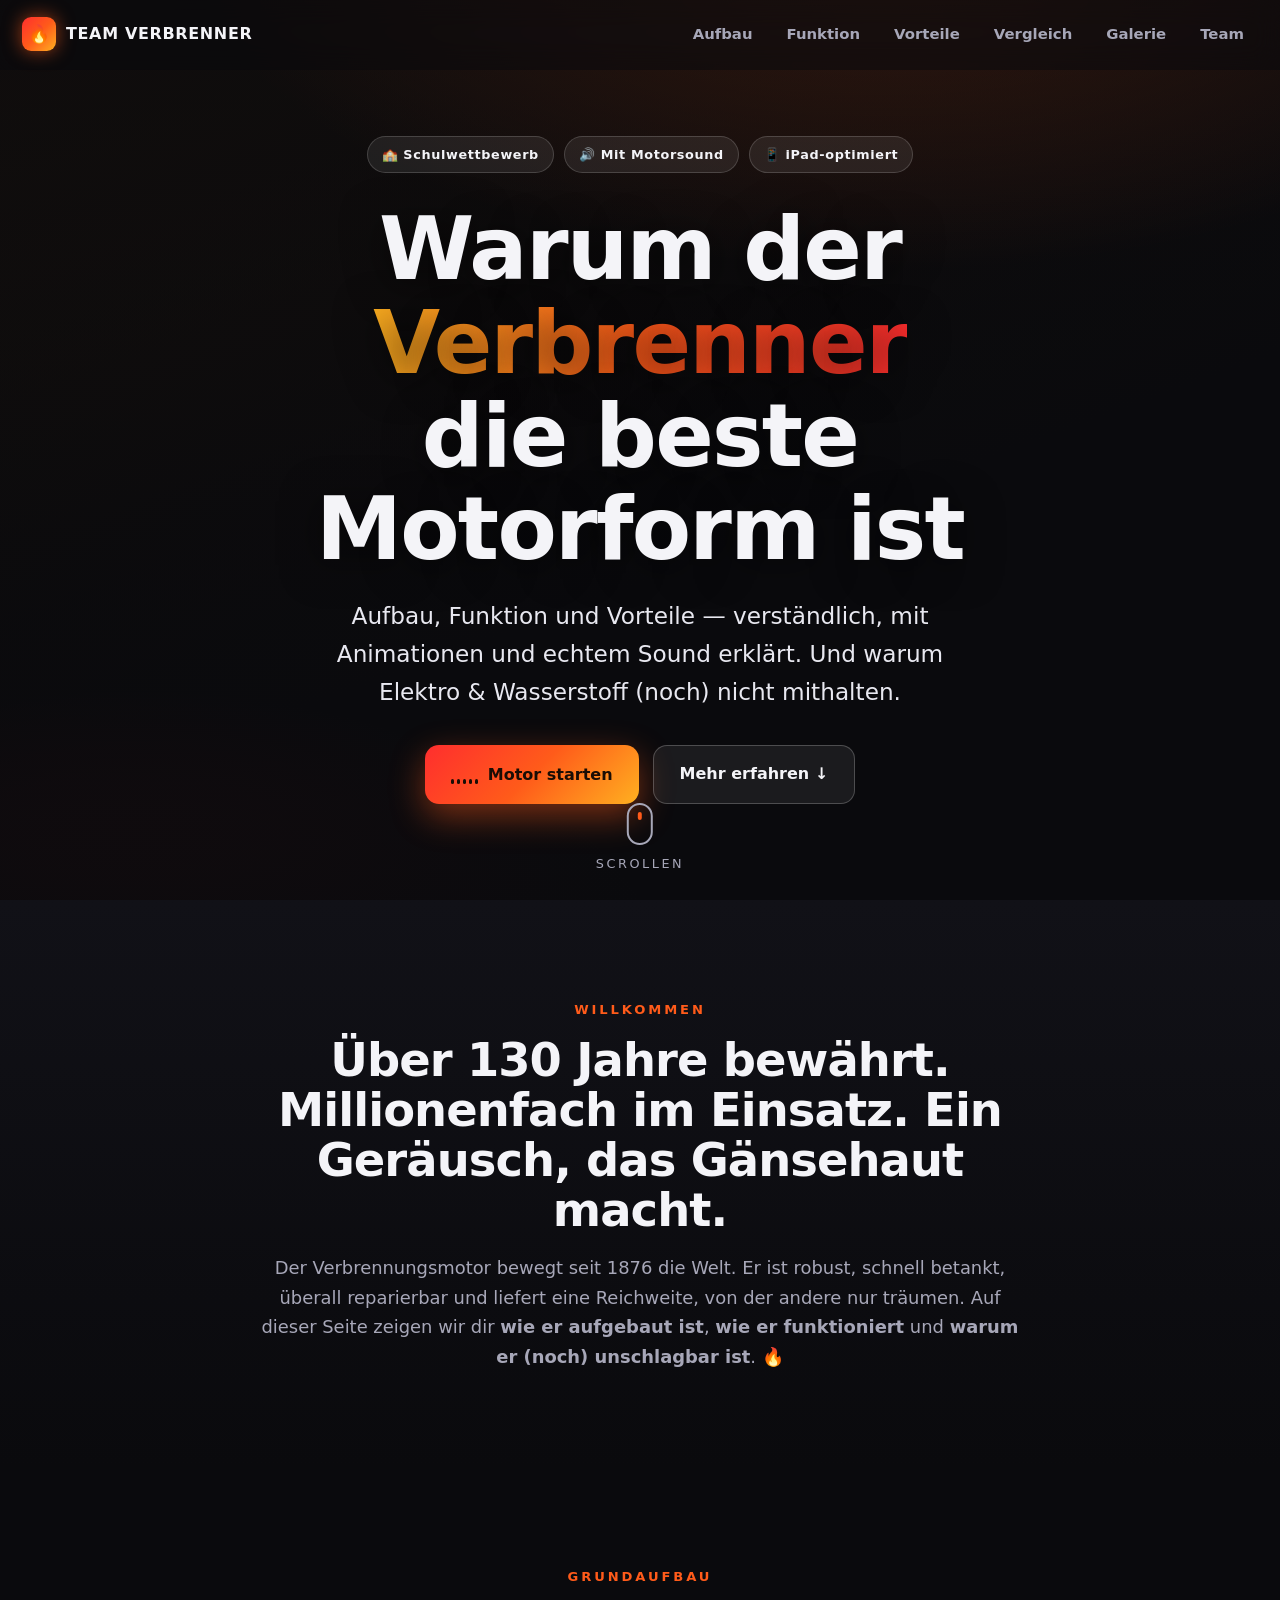
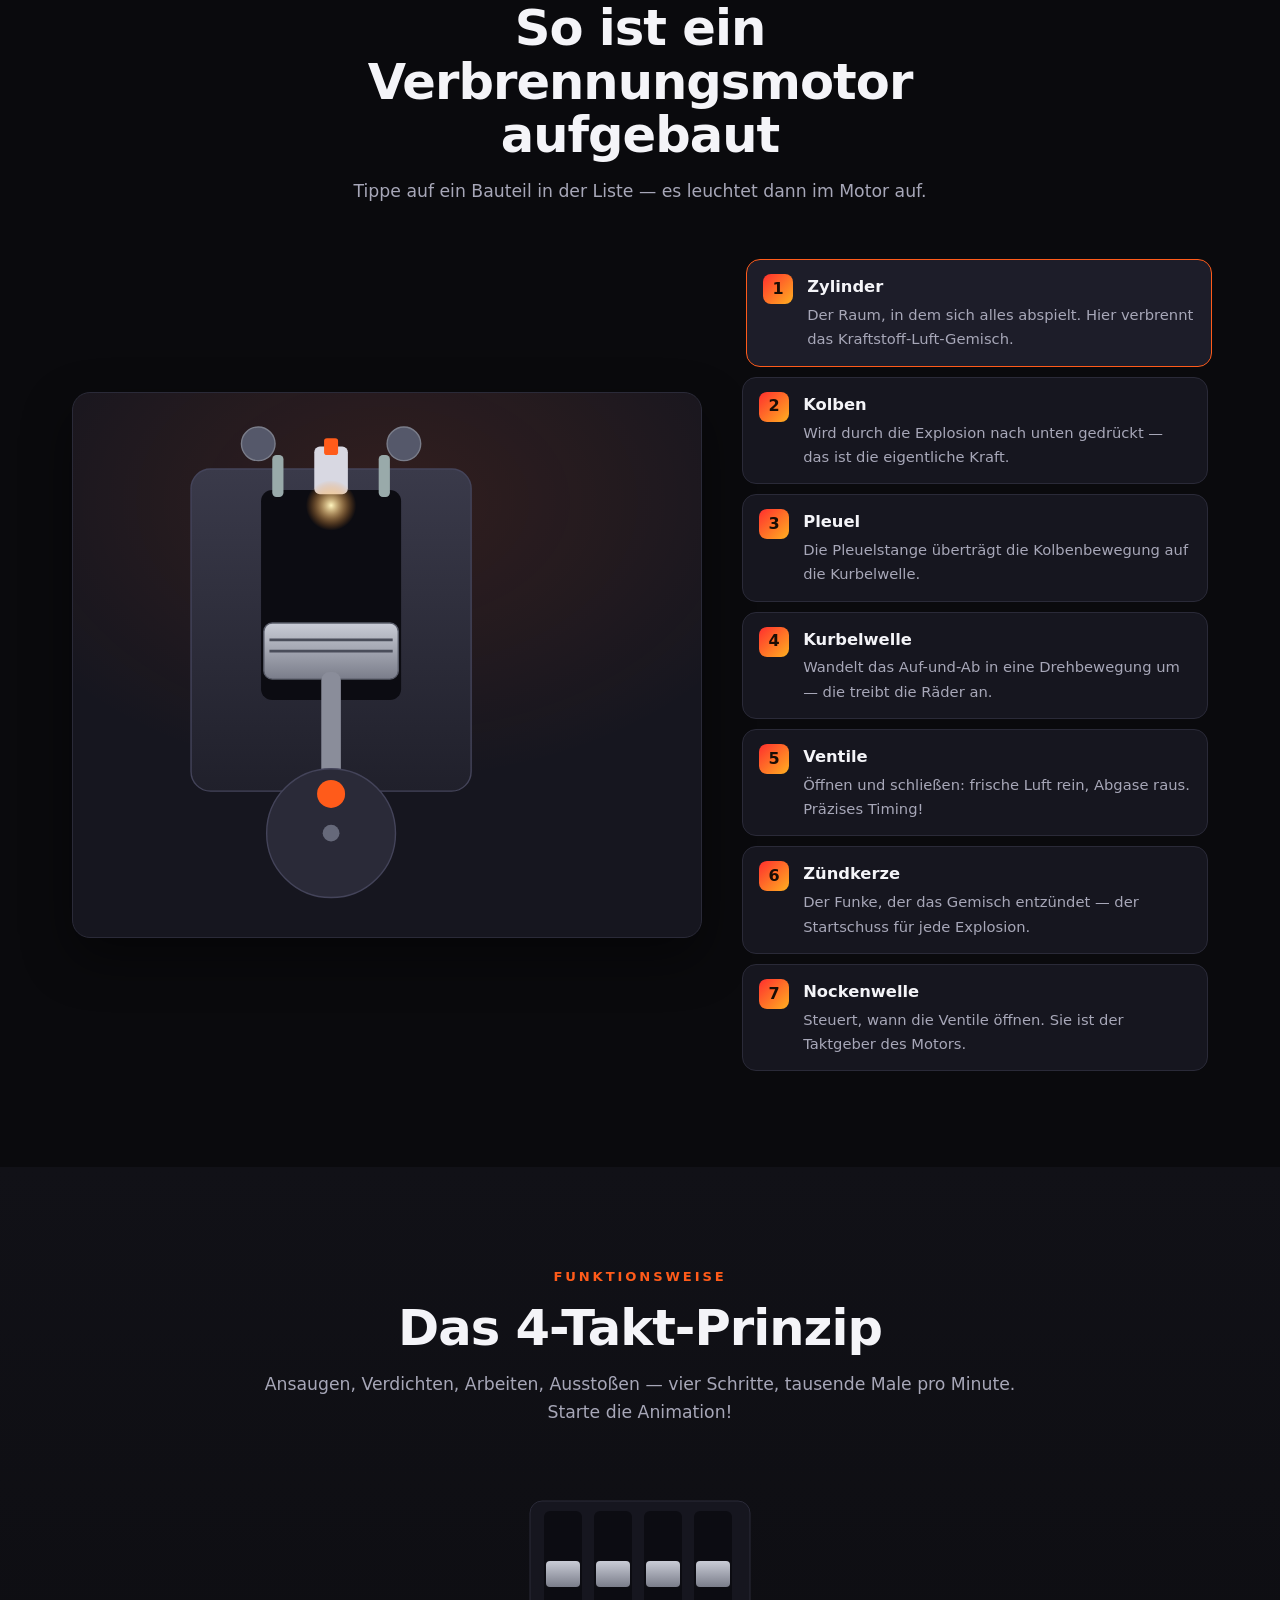
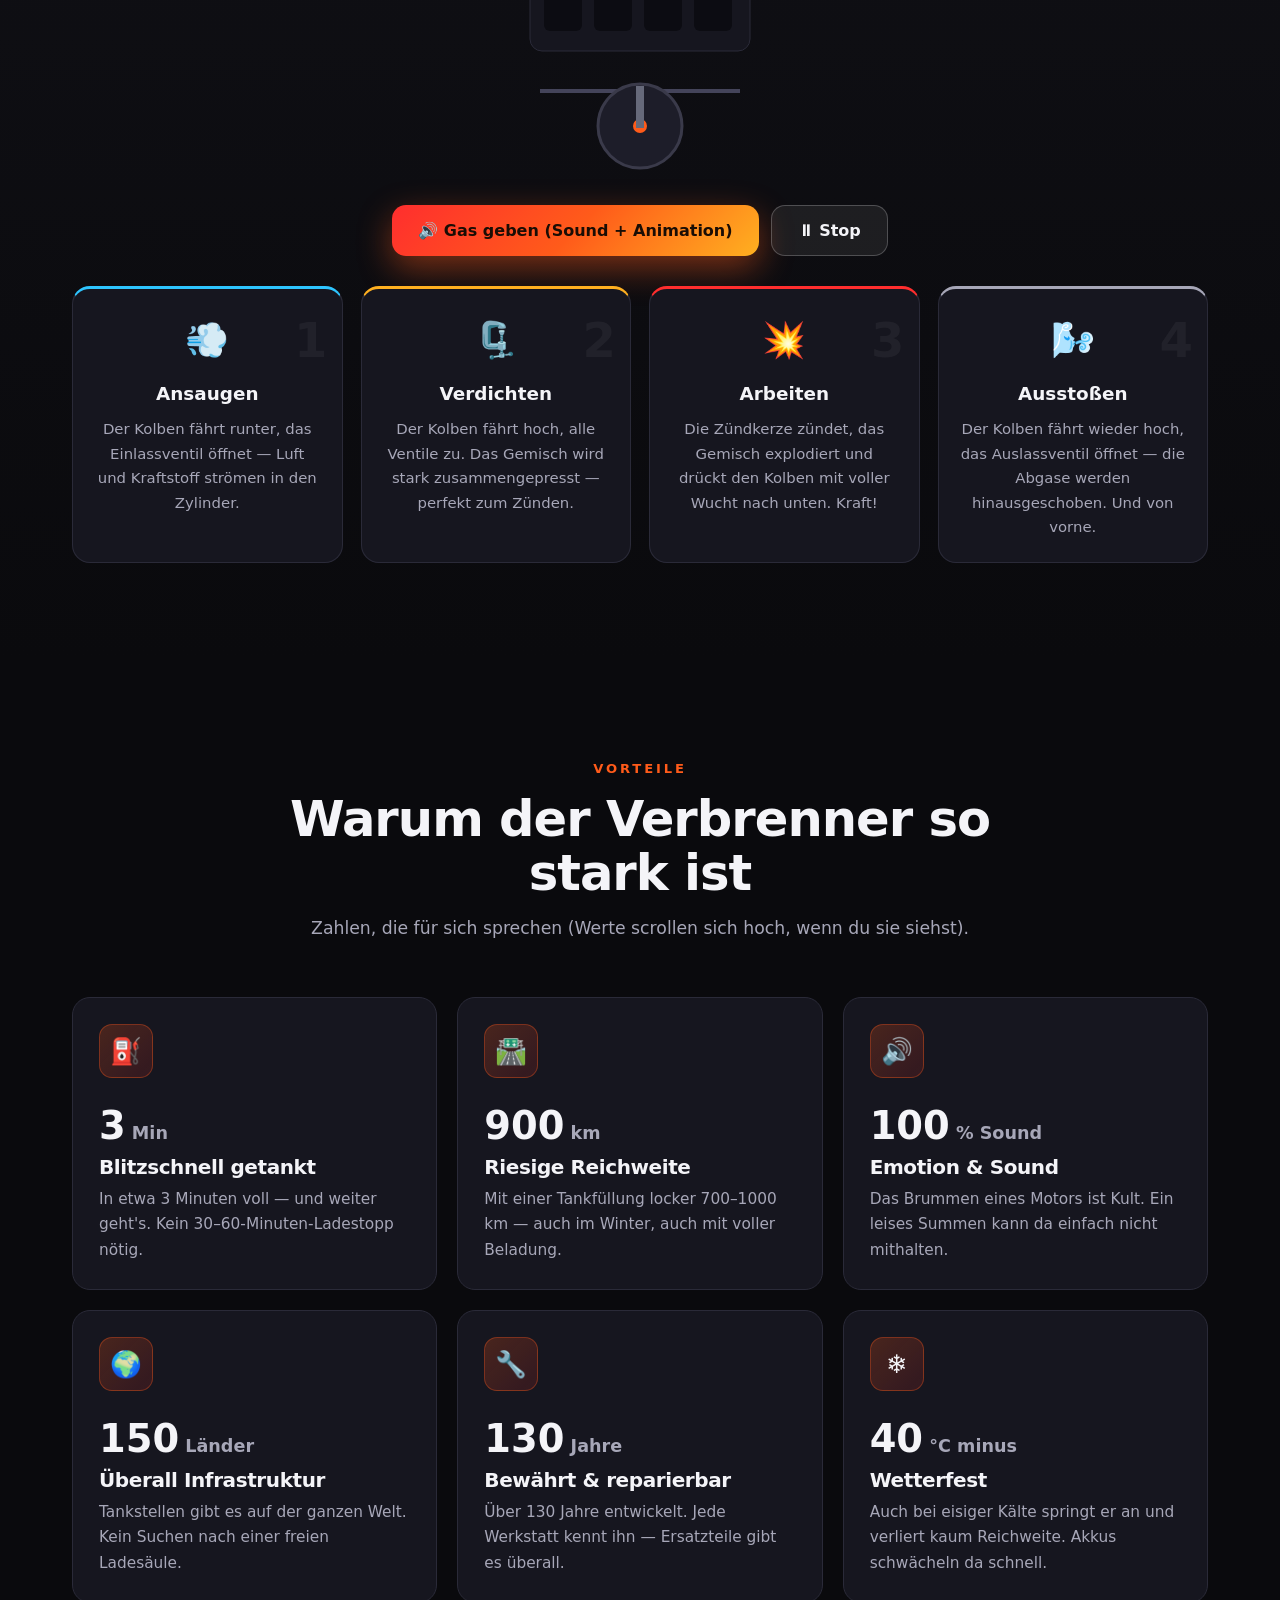
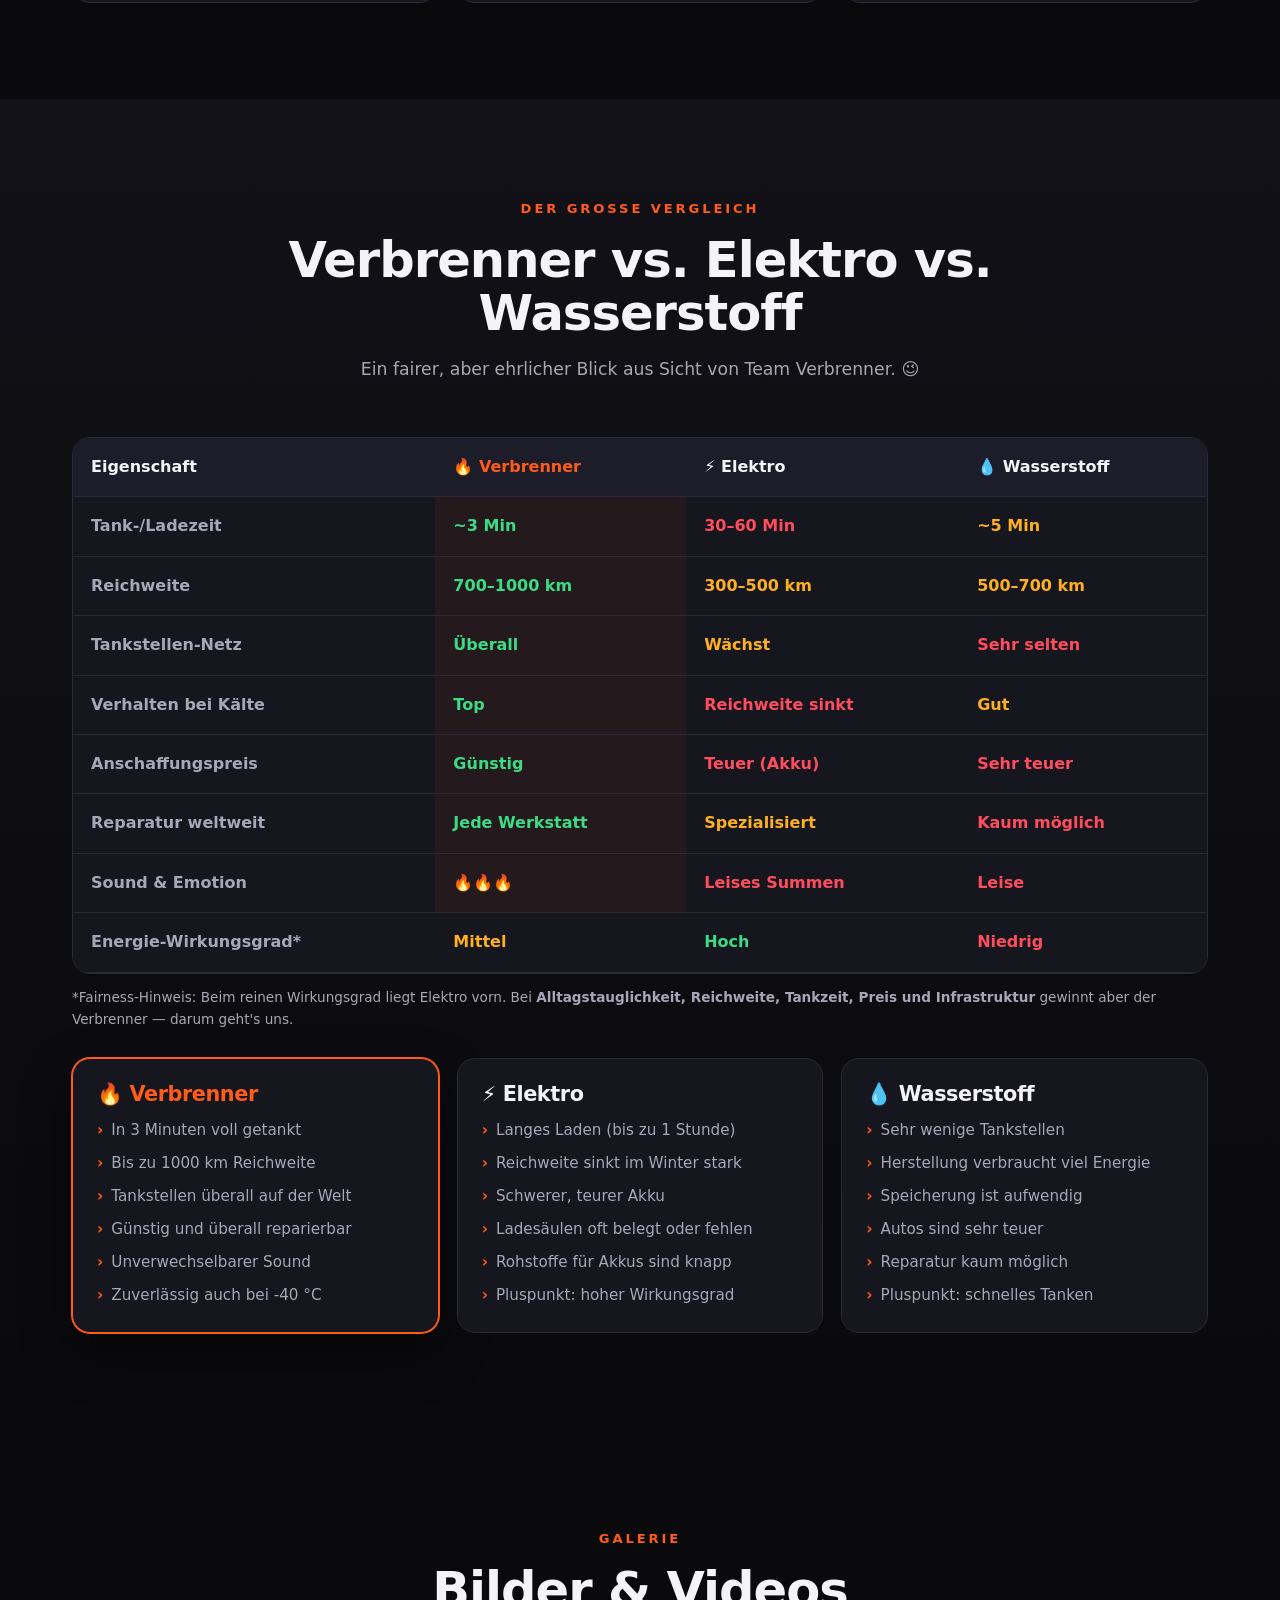
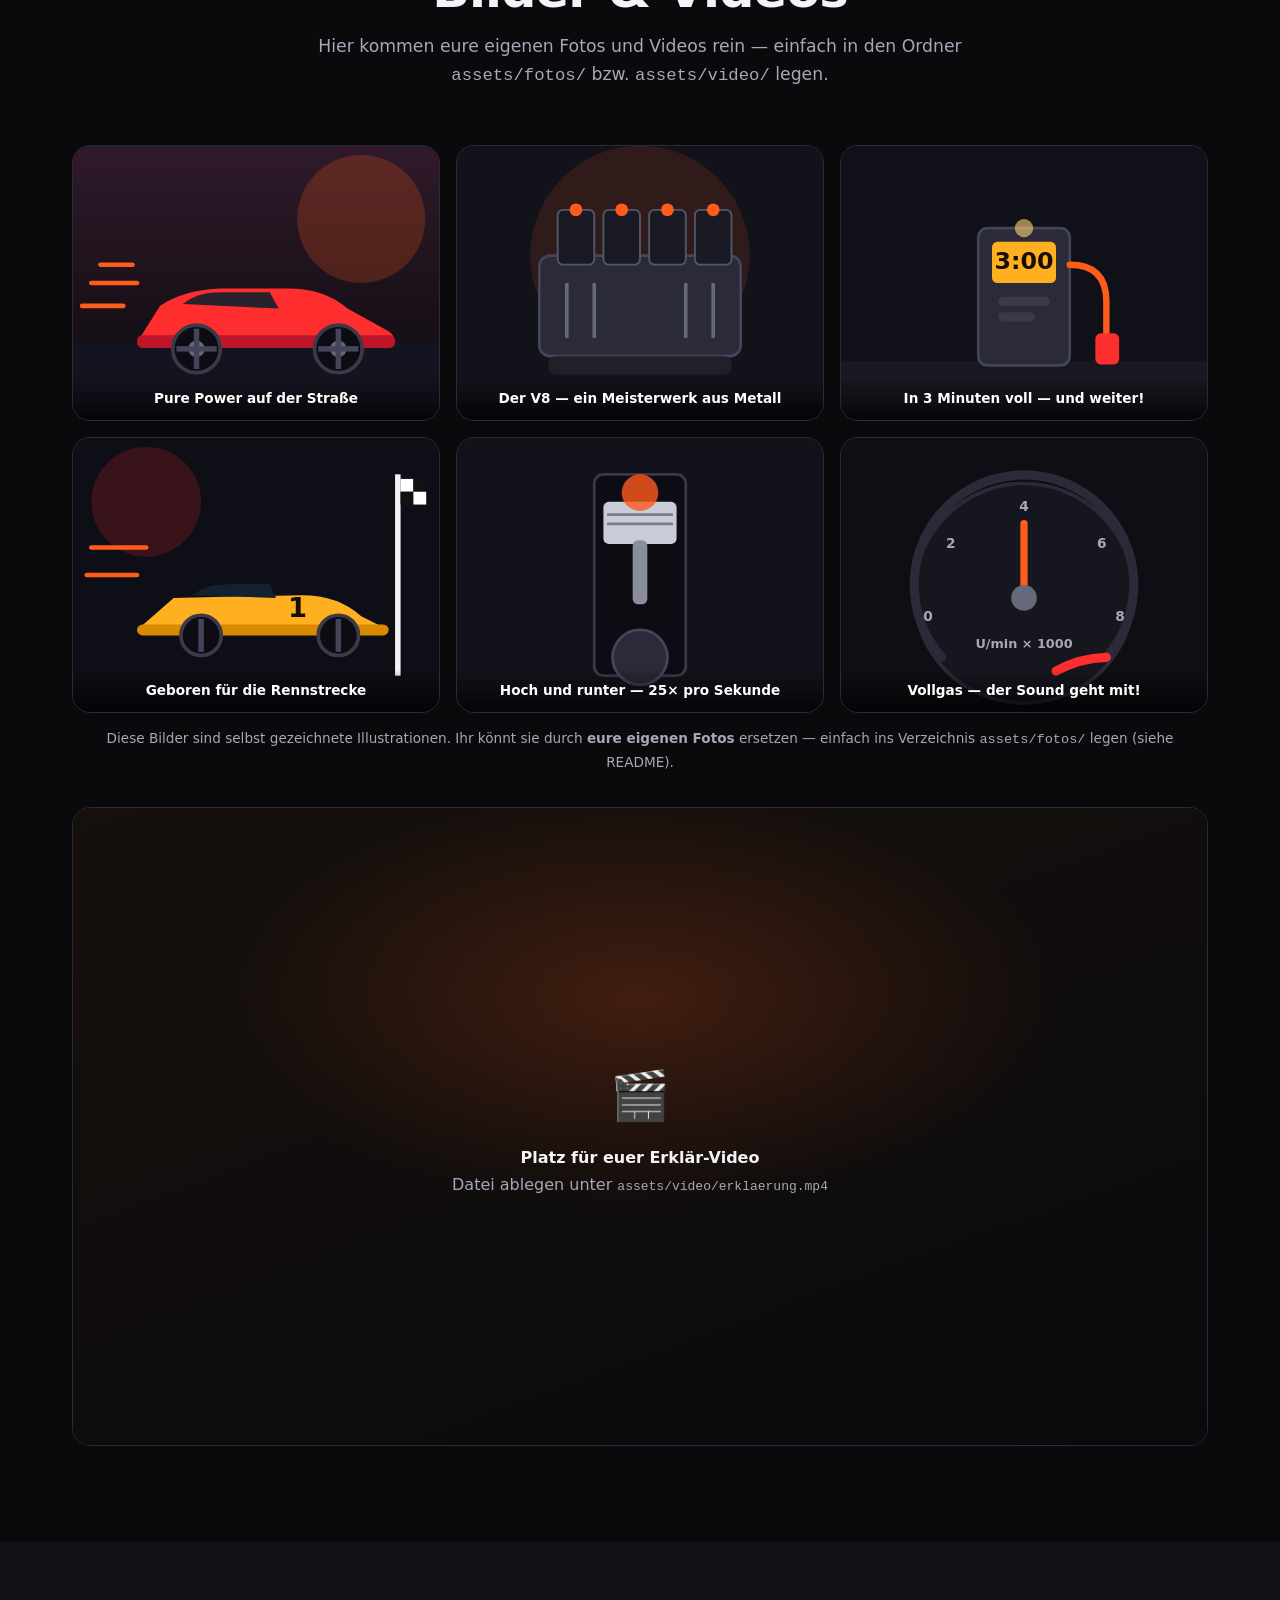
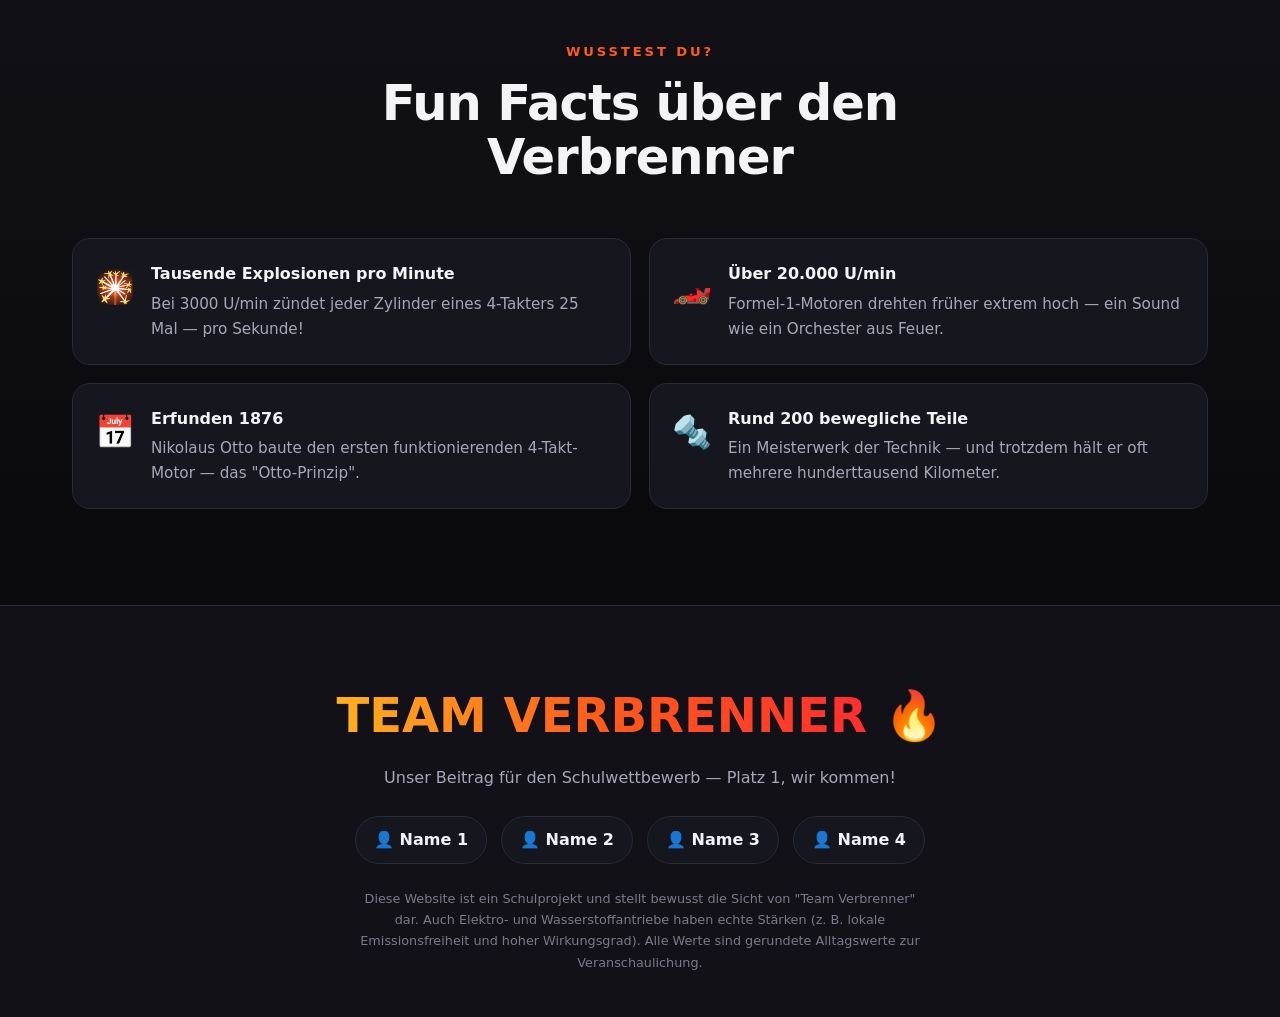
==== index.html @ 877ac6b5 "feat: Startvideo als Einleitung im Hero eingebunden - Hochgeladenes Video als assets/video/start.mp4" ====
<!DOCTYPE html>
<html lang="de">
<head>
<meta charset="UTF-8">
<meta name="viewport" content="width=device-width, initial-scale=1, viewport-fit=cover">
<title>TEAM VERBRENNER — Warum der Verbrennungsmotor gewinnt</title>
<meta name="description" content="Schulprojekt: Aufbau, Funktion und Vorteile des Verbrennungsmotors — und warum er Elektro und Wasserstoff schlägt. Mit Animationen, Motorsound und Videos.">
<meta name="theme-color" content="#0a0a0d">
<link rel="stylesheet" href="style.css">
<link rel="icon" href="data:image/svg+xml,<svg xmlns='http://www.w3.org/2000/svg' viewBox='0 0 100 100'><text y='.9em' font-size='90'>🔥</text></svg>">
</head>
<body>

<!-- ===================== NAVBAR ===================== -->
<nav class="nav" id="nav">
  <a href="#top" class="brand"><span class="logo">🔥</span> TEAM&nbsp;VERBRENNER</a>
  <div class="links" id="navLinks">
    <a href="#aufbau">Aufbau</a>
    <a href="#funktion">Funktion</a>
    <a href="#vorteile">Vorteile</a>
    <a href="#vergleich">Vergleich</a>
    <a href="#galerie">Galerie</a>
    <a href="#team">Team</a>
  </div>
  <button class="burger" id="burger" aria-label="Menü">☰</button>
</nav>

<!-- ===================== HERO / VIDEO-START ===================== -->
<header class="hero" id="top">
  <div class="hero__media">
    <!-- Startvideo als Einleitung -->
    <video id="heroVideo" autoplay muted loop playsinline poster="">
      <source src="assets/video/start.mp4" type="video/mp4">
    </video>
    <div class="video-fallback" id="heroFallback"></div>
    <div class="embers" id="embers"></div>
  </div>
  <div class="hero__overlay"></div>

  <div class="hero__content">
    <div class="hero__badges">
      <span class="badge">🏫 Schulwettbewerb</span>
      <span class="badge">🔊 Mit Motorsound</span>
      <span class="badge">📱 iPad-optimiert</span>
    </div>
    <h1>Warum der <span class="flame-text">Verbrenner</span><br>die beste Motorform ist</h1>
    <p class="lead">Aufbau, Funktion und Vorteile — verständlich, mit Animationen und echtem Sound erklärt. Und warum Elektro &amp; Wasserstoff (noch) nicht mithalten.</p>
    <div class="hero__cta">
      <button class="btn btn--flame" id="startEngine">
        <span class="sound-wave" id="wave"><span></span><span></span><span></span><span></span><span></span></span>
        Motor starten
      </button>
      <a href="#aufbau" class="btn btn--ghost">Mehr erfahren ↓</a>
    </div>
  </div>

  <div class="scroll-hint"><div class="mouse"></div>Scrollen</div>
</header>

<!-- ===================== INTRO ===================== -->
<section class="section section--alt">
  <div class="wrap reveal" style="text-align:center; max-width:820px">
    <span class="kicker">Willkommen</span>
    <h2 style="font-size:clamp(1.8rem,4.5vw,2.9rem)">Über 130 Jahre bewährt. Millionenfach im Einsatz. Ein Geräusch, das Gänsehaut macht.</h2>
    <p style="color:var(--muted); font-size:1.12rem; margin-top:18px">
      Der Verbrennungsmotor bewegt seit 1876 die Welt. Er ist robust, schnell betankt, überall reparierbar
      und liefert eine Reichweite, von der andere nur träumen. Auf dieser Seite zeigen wir dir <b>wie er aufgebaut ist</b>,
      <b>wie er funktioniert</b> und <b>warum er (noch) unschlagbar ist</b>. 🔥
    </p>
  </div>
</section>

<!-- ===================== GRUNDAUFBAU ===================== -->
<section class="section" id="aufbau">
  <div class="wrap">
    <div class="section__head reveal">
      <span class="kicker">Grundaufbau</span>
      <h2>So ist ein Verbrennungsmotor aufgebaut</h2>
      <p>Tippe auf ein Bauteil in der Liste — es leuchtet dann im Motor auf.</p>
    </div>

    <div class="engine-layout reveal">
      <!-- SVG Motor-Querschnitt -->
      <div class="engine-stage">
        <svg viewBox="0 0 420 360" role="img" aria-label="Querschnitt eines Verbrennungsmotors">
          <defs>
            <linearGradient id="metal" x1="0" y1="0" x2="0" y2="1">
              <stop offset="0" stop-color="#3a3a4a"/><stop offset="1" stop-color="#20202b"/>
            </linearGradient>
            <linearGradient id="pistonG" x1="0" y1="0" x2="0" y2="1">
              <stop offset="0" stop-color="#c9ccd6"/><stop offset="1" stop-color="#7a7d8a"/>
            </linearGradient>
            <radialGradient id="spark" cx="50%" cy="50%" r="50%">
              <stop offset="0" stop-color="#fff6c0"/><stop offset="1" stop-color="#ff8a1a" stop-opacity="0"/>
            </radialGradient>
          </defs>

          <!-- Motorblock -->
          <rect x="70" y="40" width="200" height="230" rx="14" fill="url(#metal)" stroke="#44445a"/>
          <!-- Zylinder Bohrung -->
          <rect x="120" y="55" width="100" height="150" rx="8" fill="#0c0c12" data-part="zylinder" class="svg-part"/>

          <!-- Zündkerze -->
          <g data-part="zuendkerze" class="svg-part">
            <rect x="158" y="24" width="24" height="34" rx="4" fill="#d8d8e2"/>
            <rect x="165" y="18" width="10" height="12" rx="2" fill="#ff5b1a"/>
            <circle cx="170" cy="66" r="18" fill="url(#spark)"/>
          </g>

          <!-- Ventile -->
          <g data-part="ventile" class="svg-part">
            <rect x="128" y="30" width="8" height="30" rx="3" fill="#9aa" />
            <rect x="204" y="30" width="8" height="30" rx="3" fill="#9aa" />
          </g>

          <!-- Kolben -->
          <g data-part="kolben" class="svg-part">
            <rect id="pistonHead" x="122" y="150" width="96" height="40" rx="6" fill="url(#pistonG)" stroke="#5a5d6a"/>
            <line x1="126" y1="162" x2="214" y2="162" stroke="#4a4d5a" stroke-width="2"/>
            <line x1="126" y1="170" x2="214" y2="170" stroke="#4a4d5a" stroke-width="2"/>
          </g>

          <!-- Pleuel -->
          <g data-part="pleuel" class="svg-part">
            <rect id="rod" x="163" y="185" width="14" height="90" rx="6" fill="#8a8d9a"/>
          </g>

          <!-- Kurbelwelle -->
          <g data-part="kurbelwelle" class="svg-part">
            <circle cx="170" cy="300" r="46" fill="#2a2a38" stroke="#44445a"/>
            <circle id="crankPin" cx="170" cy="272" r="10" fill="#ff5b1a"/>
            <circle cx="170" cy="300" r="6" fill="#66697a"/>
          </g>

          <!-- Nockenwelle -->
          <g data-part="nockenwelle" class="svg-part">
            <circle cx="118" cy="22" r="12" fill="#55586a" stroke="#7a7d8a"/>
            <circle cx="222" cy="22" r="12" fill="#55586a" stroke="#7a7d8a"/>
          </g>
        </svg>
      </div>

      <!-- Teile-Liste -->
      <div class="parts-list">
        <div class="part active" data-target="zylinder"><span class="num">1</span><div><h4>Zylinder</h4><p>Der Raum, in dem sich alles abspielt. Hier verbrennt das Kraftstoff-Luft-Gemisch.</p></div></div>
        <div class="part" data-target="kolben"><span class="num">2</span><div><h4>Kolben</h4><p>Wird durch die Explosion nach unten gedrückt — das ist die eigentliche Kraft.</p></div></div>
        <div class="part" data-target="pleuel"><span class="num">3</span><div><h4>Pleuel</h4><p>Die Pleuelstange überträgt die Kolbenbewegung auf die Kurbelwelle.</p></div></div>
        <div class="part" data-target="kurbelwelle"><span class="num">4</span><div><h4>Kurbelwelle</h4><p>Wandelt das Auf-und-Ab in eine Drehbewegung um — die treibt die Räder an.</p></div></div>
        <div class="part" data-target="ventile"><span class="num">5</span><div><h4>Ventile</h4><p>Öffnen und schließen: frische Luft rein, Abgase raus. Präzises Timing!</p></div></div>
        <div class="part" data-target="zuendkerze"><span class="num">6</span><div><h4>Zündkerze</h4><p>Der Funke, der das Gemisch entzündet — der Startschuss für jede Explosion.</p></div></div>
        <div class="part" data-target="nockenwelle"><span class="num">7</span><div><h4>Nockenwelle</h4><p>Steuert, wann die Ventile öffnen. Sie ist der Taktgeber des Motors.</p></div></div>
      </div>
    </div>
  </div>
</section>

<!-- ===================== FUNKTION / 4-TAKT ===================== -->
<section class="section section--alt" id="funktion">
  <div class="wrap">
    <div class="section__head reveal">
      <span class="kicker">Funktionsweise</span>
      <h2>Das 4-Takt-Prinzip</h2>
      <p>Ansaugen, Verdichten, Arbeiten, Ausstoßen — vier Schritte, tausende Male pro Minute. Starte die Animation!</p>
    </div>

    <div class="engine-anim-wrap reveal">
      <!-- Animierter Motor -->
      <svg id="animEngine" viewBox="0 0 260 300" width="260" role="img" aria-label="Animierter Motor mit 4 Kolben">
        <rect x="20" y="20" width="220" height="150" rx="12" fill="#16161f" stroke="#2a2a38"/>
        <!-- 4 Zylinder mit Kolben -->
        <g class="cyl" data-i="0"><rect x="34"  y="30" width="38" height="120" rx="6" fill="#0c0c12"/><rect class="pis" x="36"  y="80" width="34" height="26" rx="4" fill="url(#pistonG)"/></g>
        <g class="cyl" data-i="1"><rect x="84"  y="30" width="38" height="120" rx="6" fill="#0c0c12"/><rect class="pis" x="86"  y="80" width="34" height="26" rx="4" fill="url(#pistonG)"/></g>
        <g class="cyl" data-i="2"><rect x="134" y="30" width="38" height="120" rx="6" fill="#0c0c12"/><rect class="pis" x="136" y="80" width="34" height="26" rx="4" fill="url(#pistonG)"/></g>
        <g class="cyl" data-i="3"><rect x="184" y="30" width="38" height="120" rx="6" fill="#0c0c12"/><rect class="pis" x="186" y="80" width="34" height="26" rx="4" fill="url(#pistonG)"/></g>
        <!-- Kurbelwelle -->
        <line x1="30" y1="210" x2="230" y2="210" stroke="#44445a" stroke-width="4"/>
        <circle id="flywheel" cx="130" cy="245" r="42" fill="#1d1d29" stroke="#3a3a4a" stroke-width="3"/>
        <circle cx="130" cy="245" r="7" fill="#ff5b1a"/>
        <rect x="126" y="205" width="8" height="42" fill="#66697a"/>
      </svg>

      <div class="anim-controls">
        <button class="btn btn--flame" id="revBtn">🔊 Gas geben (Sound + Animation)</button>
        <button class="btn btn--ghost" id="stopBtn">⏸ Stop</button>
      </div>
    </div>

    <div class="strokes">
      <div class="stroke reveal"><span class="step">1</span><div class="icon">💨</div><h4>Ansaugen</h4><p>Der Kolben fährt runter, das Einlassventil öffnet — Luft und Kraftstoff strömen in den Zylinder.</p></div>
      <div class="stroke reveal"><span class="step">2</span><div class="icon">🗜️</div><h4>Verdichten</h4><p>Der Kolben fährt hoch, alle Ventile zu. Das Gemisch wird stark zusammengepresst — perfekt zum Zünden.</p></div>
      <div class="stroke reveal"><span class="step">3</span><div class="icon">💥</div><h4>Arbeiten</h4><p>Die Zündkerze zündet, das Gemisch explodiert und drückt den Kolben mit voller Wucht nach unten. Kraft!</p></div>
      <div class="stroke reveal"><span class="step">4</span><div class="icon">🌬️</div><h4>Ausstoßen</h4><p>Der Kolben fährt wieder hoch, das Auslassventil öffnet — die Abgase werden hinausgeschoben. Und von vorne.</p></div>
    </div>
  </div>
</section>

<!-- ===================== VORTEILE ===================== -->
<section class="section" id="vorteile">
  <div class="wrap">
    <div class="section__head reveal">
      <span class="kicker">Vorteile</span>
      <h2>Warum der Verbrenner so stark ist</h2>
      <p>Zahlen, die für sich sprechen (Werte scrollen sich hoch, wenn du sie siehst).</p>
    </div>

    <div class="cards">
      <div class="card reveal">
        <div class="card__icon">⛽</div>
        <div class="stat"><span class="count" data-to="3">0</span><span class="unit"> Min</span></div>
        <h3>Blitzschnell getankt</h3>
        <p>In etwa 3 Minuten voll — und weiter geht's. Kein 30–60-Minuten-Ladestopp nötig.</p>
      </div>
      <div class="card reveal">
        <div class="card__icon">🛣️</div>
        <div class="stat"><span class="count" data-to="900">0</span><span class="unit"> km</span></div>
        <h3>Riesige Reichweite</h3>
        <p>Mit einer Tankfüllung locker 700–1000 km — auch im Winter, auch mit voller Beladung.</p>
      </div>
      <div class="card reveal">
        <div class="card__icon">🔊</div>
        <div class="stat"><span class="count" data-to="100">0</span><span class="unit"> % Sound</span></div>
        <h3>Emotion &amp; Sound</h3>
        <p>Das Brummen eines Motors ist Kult. Ein leises Summen kann da einfach nicht mithalten.</p>
      </div>
      <div class="card reveal">
        <div class="card__icon">🌍</div>
        <div class="stat"><span class="count" data-to="150">0</span><span class="unit"> Länder</span></div>
        <h3>Überall Infrastruktur</h3>
        <p>Tankstellen gibt es auf der ganzen Welt. Kein Suchen nach einer freien Ladesäule.</p>
      </div>
      <div class="card reveal">
        <div class="card__icon">🔧</div>
        <div class="stat"><span class="count" data-to="130">0</span><span class="unit"> Jahre</span></div>
        <h3>Bewährt &amp; reparierbar</h3>
        <p>Über 130 Jahre entwickelt. Jede Werkstatt kennt ihn — Ersatzteile gibt es überall.</p>
      </div>
      <div class="card reveal">
        <div class="card__icon">❄️</div>
        <div class="stat"><span class="count" data-to="40">0</span><span class="unit"> °C minus</span></div>
        <h3>Wetterfest</h3>
        <p>Auch bei eisiger Kälte springt er an und verliert kaum Reichweite. Akkus schwächeln da schnell.</p>
      </div>
    </div>
  </div>
</section>

<!-- ===================== VERGLEICH ===================== -->
<section class="section section--alt" id="vergleich">
  <div class="wrap">
    <div class="section__head reveal">
      <span class="kicker">Der große Vergleich</span>
      <h2>Verbrenner vs. Elektro vs. Wasserstoff</h2>
      <p>Ein fairer, aber ehrlicher Blick aus Sicht von Team Verbrenner. 😉</p>
    </div>

    <div class="compare-scroll reveal">
      <table class="compare">
        <thead>
          <tr>
            <th>Eigenschaft</th>
            <th class="win col-win">🔥 Verbrenner</th>
            <th>⚡ Elektro</th>
            <th>💧 Wasserstoff</th>
          </tr>
        </thead>
        <tbody>
          <tr><td>Tank-/Ladezeit</td><td class="col-win yes">~3 Min</td><td class="no">30–60 Min</td><td class="mid">~5 Min</td></tr>
          <tr><td>Reichweite</td><td class="col-win yes">700–1000 km</td><td class="mid">300–500 km</td><td class="mid">500–700 km</td></tr>
          <tr><td>Tankstellen-Netz</td><td class="col-win yes">Überall</td><td class="mid">Wächst</td><td class="no">Sehr selten</td></tr>
          <tr><td>Verhalten bei Kälte</td><td class="col-win yes">Top</td><td class="no">Reichweite sinkt</td><td class="mid">Gut</td></tr>
          <tr><td>Anschaffungspreis</td><td class="col-win yes">Günstig</td><td class="no">Teuer (Akku)</td><td class="no">Sehr teuer</td></tr>
          <tr><td>Reparatur weltweit</td><td class="col-win yes">Jede Werkstatt</td><td class="mid">Spezialisiert</td><td class="no">Kaum möglich</td></tr>
          <tr><td>Sound &amp; Emotion</td><td class="col-win yes">🔥🔥🔥</td><td class="no">Leises Summen</td><td class="no">Leise</td></tr>
          <tr><td>Energie-Wirkungsgrad*</td><td class="mid">Mittel</td><td class="yes">Hoch</td><td class="no">Niedrig</td></tr>
        </tbody>
      </table>
    </div>
    <p style="color:var(--muted); font-size:.85rem; margin-top:12px">*Fairness-Hinweis: Beim reinen Wirkungsgrad liegt Elektro vorn. Bei <b>Alltagstauglichkeit, Reichweite, Tankzeit, Preis und Infrastruktur</b> gewinnt aber der Verbrenner — darum geht's uns.</p>

    <div class="versus">
      <div class="vs-card win reveal">
        <h3>🔥 Verbrenner</h3>
        <ul>
          <li>In 3 Minuten voll getankt</li>
          <li>Bis zu 1000 km Reichweite</li>
          <li>Tankstellen überall auf der Welt</li>
          <li>Günstig und überall reparierbar</li>
          <li>Unverwechselbarer Sound</li>
          <li>Zuverlässig auch bei -40 °C</li>
        </ul>
      </div>
      <div class="vs-card reveal">
        <h3>⚡ Elektro</h3>
        <ul>
          <li>Langes Laden (bis zu 1 Stunde)</li>
          <li>Reichweite sinkt im Winter stark</li>
          <li>Schwerer, teurer Akku</li>
          <li>Ladesäulen oft belegt oder fehlen</li>
          <li>Rohstoffe für Akkus sind knapp</li>
          <li>Pluspunkt: hoher Wirkungsgrad</li>
        </ul>
      </div>
      <div class="vs-card reveal">
        <h3>💧 Wasserstoff</h3>
        <ul>
          <li>Sehr wenige Tankstellen</li>
          <li>Herstellung verbraucht viel Energie</li>
          <li>Speicherung ist aufwendig</li>
          <li>Autos sind sehr teuer</li>
          <li>Reparatur kaum möglich</li>
          <li>Pluspunkt: schnelles Tanken</li>
        </ul>
      </div>
    </div>
  </div>
</section>

<!-- ===================== GALERIE + VIDEO ===================== -->
<section class="section" id="galerie">
  <div class="wrap">
    <div class="section__head reveal">
      <span class="kicker">Galerie</span>
      <h2>Bilder &amp; Videos</h2>
      <p>Hier kommen eure eigenen Fotos und Videos rein — einfach in den Ordner <code>assets/fotos/</code> bzw. <code>assets/video/</code> legen.</p>
    </div>

    <div class="gallery reveal">

      <!-- 1: Sportwagen mit drehenden Raedern + Speed-Lines -->
      <div class="photo illus">
        <svg viewBox="0 0 400 300" preserveAspectRatio="xMidYMid slice" role="img" aria-label="Sportwagen">
          <defs><linearGradient id="skyA" x1="0" y1="0" x2="0" y2="1"><stop offset="0" stop-color="#301a2a"/><stop offset="1" stop-color="#0a0a0d"/></linearGradient></defs>
          <rect width="400" height="300" fill="url(#skyA)"/>
          <circle cx="315" cy="80" r="70" fill="#ff5b1a" opacity=".22"/>
          <rect y="215" width="400" height="85" fill="#141420"/>
          <g stroke="#ff5b1a" stroke-width="5" stroke-linecap="round">
            <line class="speed" x1="20" y1="150" x2="70" y2="150"/>
            <line class="speed" x1="10" y1="175" x2="55" y2="175" style="animation-delay:.15s"/>
            <line class="speed" x1="30" y1="130" x2="65" y2="130" style="animation-delay:.3s"/>
          </g>
          <path d="M70 215 L95 175 Q120 158 160 156 L235 156 Q275 156 300 178 L340 200 Q352 205 352 215 Z" fill="#ff2e2e"/>
          <path d="M120 173 Q135 160 160 160 L215 160 L225 178 Z" fill="#12222e" opacity=".9"/>
          <rect x="70" y="207" width="282" height="14" rx="6" fill="#c0142a"/>
          <g class="wheel"><circle cx="135" cy="222" r="26" fill="#0c0c12" stroke="#3a3a4a" stroke-width="4"/><circle cx="135" cy="222" r="9" fill="#66697a"/><rect x="132" y="200" width="6" height="44" fill="#44445a"/><rect x="113" y="219" width="44" height="6" fill="#44445a"/></g>
          <g class="wheel"><circle cx="290" cy="222" r="26" fill="#0c0c12" stroke="#3a3a4a" stroke-width="4"/><circle cx="290" cy="222" r="9" fill="#66697a"/><rect x="287" y="200" width="6" height="44" fill="#44445a"/><rect x="268" y="219" width="44" height="6" fill="#44445a"/></g>
        </svg>
        <div class="caption">Pure Power auf der Straße</div>
      </div>

      <!-- 2: V8-Motorblock -->
      <div class="photo illus">
        <svg viewBox="0 0 400 300" preserveAspectRatio="xMidYMid slice" role="img" aria-label="Motorblock">
          <rect width="400" height="300" fill="#12121a"/>
          <circle cx="200" cy="120" r="120" fill="#ff5b1a" opacity=".12"/>
          <rect x="90" y="120" width="220" height="110" rx="12" fill="#2a2a38" stroke="#44445a" stroke-width="3"/>
          <g fill="#1a1a24" stroke="#55586a" stroke-width="2">
            <rect x="110" y="70" width="40" height="60" rx="6"/><rect x="160" y="70" width="40" height="60" rx="6"/>
            <rect x="210" y="70" width="40" height="60" rx="6"/><rect x="260" y="70" width="40" height="60" rx="6"/>
          </g>
          <g fill="#ff5b1a" class="flicker"><circle cx="130" cy="70" r="7"/><circle cx="180" cy="70" r="7"/><circle cx="230" cy="70" r="7"/><circle cx="280" cy="70" r="7"/></g>
          <rect x="100" y="230" width="200" height="20" rx="8" fill="#20202b"/>
          <g stroke="#66697a" stroke-width="4"><line x1="120" y1="150" x2="120" y2="210"/><line x1="150" y1="150" x2="150" y2="210"/><line x1="250" y1="150" x2="250" y2="210"/><line x1="280" y1="150" x2="280" y2="210"/></g>
        </svg>
        <div class="caption">Der V8 — ein Meisterwerk aus Metall</div>
      </div>

      <!-- 3: Tankstelle — in 3 Minuten voll -->
      <div class="photo illus">
        <svg viewBox="0 0 400 300" preserveAspectRatio="xMidYMid slice" role="img" aria-label="Tankstelle">
          <rect width="400" height="300" fill="#101018"/>
          <rect y="235" width="400" height="65" fill="#181822"/>
          <rect x="150" y="90" width="100" height="150" rx="10" fill="#2a2a38" stroke="#44445a" stroke-width="3"/>
          <rect x="165" y="105" width="70" height="45" rx="6" fill="#ffb020"/>
          <text x="200" y="135" text-anchor="middle" font-size="26" font-weight="900" fill="#1a0d05">3:00</text>
          <rect x="172" y="165" width="56" height="10" rx="5" fill="#3a3a4a"/>
          <rect x="172" y="182" width="40" height="10" rx="5" fill="#3a3a4a"/>
          <path d="M250 130 q40 0 40 40 l0 40" fill="none" stroke="#ff5b1a" stroke-width="7" stroke-linecap="round"/>
          <rect x="278" y="205" width="26" height="34" rx="6" fill="#ff2e2e"/>
          <g class="smoke" fill="#ffd27a" opacity=".6"><circle cx="200" cy="90" r="10"/></g>
        </svg>
        <div class="caption">In 3 Minuten voll — und weiter!</div>
      </div>

      <!-- 4: Rennstrecke + Zielflagge -->
      <div class="photo illus">
        <svg viewBox="0 0 400 300" preserveAspectRatio="xMidYMid slice" role="img" aria-label="Rennstrecke">
          <rect width="400" height="300" fill="#0e0e16"/>
          <circle cx="80" cy="70" r="60" fill="#ff2e2e" opacity=".18"/>
          <g stroke="#ff5b1a" stroke-width="5" stroke-linecap="round">
            <line class="speed" x1="20" y1="120" x2="80" y2="120"/>
            <line class="speed" x1="15" y1="150" x2="70" y2="150" style="animation-delay:.2s"/>
          </g>
          <path d="M70 210 L110 175 L250 172 Q290 172 315 195 L345 210 Z" fill="#ffb020"/>
          <rect x="70" y="204" width="275" height="12" rx="6" fill="#d98a00"/>
          <path d="M130 172 Q145 160 170 160 L215 160 L222 175 Z" fill="#12222e"/>
          <text x="235" y="196" font-size="30" font-weight="900" fill="#1a0d05">1</text>
          <g class="wheel"><circle cx="140" cy="216" r="22" fill="#0c0c12" stroke="#3a3a4a" stroke-width="4"/><rect x="137" y="198" width="6" height="36" fill="#44445a"/></g>
          <g class="wheel"><circle cx="290" cy="216" r="22" fill="#0c0c12" stroke="#3a3a4a" stroke-width="4"/><rect x="287" y="198" width="6" height="36" fill="#44445a"/></g>
          <g fill="#f4f4f8"><rect x="352" y="40" width="6" height="220"/></g>
          <g><rect x="358" y="45" width="14" height="14" fill="#fff"/><rect x="372" y="45" width="14" height="14" fill="#111"/><rect x="358" y="59" width="14" height="14" fill="#111"/><rect x="372" y="59" width="14" height="14" fill="#fff"/></g>
        </svg>
        <div class="caption">Geboren für die Rennstrecke</div>
      </div>

      <!-- 5: Kolben in Bewegung -->
      <div class="photo illus">
        <svg viewBox="0 0 400 300" preserveAspectRatio="xMidYMid slice" role="img" aria-label="Kolben">
          <rect width="400" height="300" fill="#12121a"/>
          <rect x="150" y="40" width="100" height="220" rx="10" fill="#0c0c12" stroke="#3a3a4a" stroke-width="3"/>
          <g class="piston-move">
            <rect x="160" y="70" width="80" height="46" rx="6" fill="#c9ccd6"/>
            <line x1="164" y1="84" x2="236" y2="84" stroke="#7a7d8a" stroke-width="3"/>
            <line x1="164" y1="94" x2="236" y2="94" stroke="#7a7d8a" stroke-width="3"/>
            <rect x="192" y="112" width="16" height="70" rx="6" fill="#8a8d9a"/>
          </g>
          <circle cx="200" cy="60" r="20" fill="#ff5b1a" class="flicker" opacity=".8"/>
          <circle cx="200" cy="240" r="30" fill="#2a2a38" stroke="#44445a" stroke-width="3"/>
        </svg>
        <div class="caption">Hoch und runter — 25× pro Sekunde</div>
      </div>

      <!-- 6: Tacho / Drehzahlmesser -->
      <div class="photo illus">
        <svg viewBox="0 0 400 300" preserveAspectRatio="xMidYMid slice" role="img" aria-label="Drehzahlmesser">
          <rect width="400" height="300" fill="#0e0e14"/>
          <circle cx="200" cy="170" r="120" fill="#16161f" stroke="#2a2a38" stroke-width="4"/>
          <path d="M110 240 A120 120 0 1 1 290 240" fill="none" stroke="#2a2a38" stroke-width="10" stroke-linecap="round"/>
          <path d="M235 255 A120 120 0 0 1 290 240" fill="none" stroke="#ff2e2e" stroke-width="10" stroke-linecap="round"/>
          <g fill="#a7a7b8" font-size="15" font-weight="700" text-anchor="middle">
            <text x="95" y="200">0</text><text x="120" y="120">2</text><text x="200" y="80">4</text><text x="285" y="120">6</text><text x="305" y="200">8</text>
          </g>
          <rect class="needle" x="196" y="90" width="8" height="85" rx="4" fill="#ff5b1a"/>
          <circle cx="200" cy="175" r="14" fill="#66697a"/>
          <text x="200" y="230" text-anchor="middle" font-size="14" font-weight="700" fill="#a7a7b8">U/min × 1000</text>
        </svg>
        <div class="caption">Vollgas — der Sound geht mit!</div>
      </div>

    </div>
    <p style="color:var(--muted); font-size:.85rem; margin-top:14px; text-align:center">
      Diese Bilder sind selbst gezeichnete Illustrationen. Ihr könnt sie durch <b>eure eigenen Fotos</b> ersetzen — einfach ins Verzeichnis <code>assets/fotos/</code> legen (siehe README).
    </p>

    <div class="video-block reveal">
      <!--
        ▶▶▶ ZWEITES VIDEO (z.B. Motor-Erklärung) ◀◀◀
        Datei als assets/video/erklaerung.mp4 ablegen und das <video> aktivieren.
      -->
      <video controls playsinline poster="" style="display:none">
        <source src="assets/video/erklaerung.mp4" type="video/mp4">
      </video>
      <div class="video-placeholder">
        <div>
          <div class="big">🎬</div>
          <b style="color:var(--text)">Platz für euer Erklär-Video</b>
          <p>Datei ablegen unter <code>assets/video/erklaerung.mp4</code></p>
        </div>
      </div>
    </div>
  </div>
</section>

<!-- ===================== FUN FACTS ===================== -->
<section class="section section--alt">
  <div class="wrap">
    <div class="section__head reveal">
      <span class="kicker">Wusstest du?</span>
      <h2>Fun Facts über den Verbrenner</h2>
    </div>
    <div class="facts">
      <div class="fact reveal"><span class="emoji">🎇</span><div><h4>Tausende Explosionen pro Minute</h4><p>Bei 3000 U/min zündet jeder Zylinder eines 4-Takters 25 Mal — pro Sekunde!</p></div></div>
      <div class="fact reveal"><span class="emoji">🏎️</span><div><h4>Über 20.000 U/min</h4><p>Formel-1-Motoren drehten früher extrem hoch — ein Sound wie ein Orchester aus Feuer.</p></div></div>
      <div class="fact reveal"><span class="emoji">📅</span><div><h4>Erfunden 1876</h4><p>Nikolaus Otto baute den ersten funktionierenden 4-Takt-Motor — das "Otto-Prinzip".</p></div></div>
      <div class="fact reveal"><span class="emoji">🔩</span><div><h4>Rund 200 bewegliche Teile</h4><p>Ein Meisterwerk der Technik — und trotzdem hält er oft mehrere hunderttausend Kilometer.</p></div></div>
    </div>
  </div>
</section>

<!-- ===================== TEAM / FOOTER ===================== -->
<footer class="footer" id="team">
  <div class="wrap">
    <div class="brand-big"><span class="flame-text">TEAM VERBRENNER</span> 🔥</div>
    <p>Unser Beitrag für den Schulwettbewerb — Platz 1, wir kommen!</p>
    <div class="team-row">
      <span class="team-chip">👤 Name 1</span>
      <span class="team-chip">👤 Name 2</span>
      <span class="team-chip">👤 Name 3</span>
      <span class="team-chip">👤 Name 4</span>
    </div>
    <p class="disclaimer">
      Diese Website ist ein Schulprojekt und stellt bewusst die Sicht von "Team Verbrenner" dar.
      Auch Elektro- und Wasserstoffantriebe haben echte Stärken (z.&nbsp;B. lokale Emissionsfreiheit und hoher Wirkungsgrad).
      Alle Werte sind gerundete Alltagswerte zur Veranschaulichung.
    </p>
  </div>
</footer>

<script src="script.js"></script>
</body>
</html>
---- style.css ----
/* ============================================================
   TEAM VERBRENNER — Website Stylesheet
   Thema: Warum der Verbrennungsmotor die beste Motorform ist
   Dark, high-energy "heat" design. Responsiv (iPad + Handy).
   ============================================================ */

:root {
  --bg:        #0a0a0d;
  --bg-2:      #111117;
  --card:      #16161f;
  --card-2:    #1d1d29;
  --line:      #2a2a38;
  --text:      #f4f4f8;
  --muted:     #a7a7b8;
  --flame:     #ff5b1a;   /* orange */
  --flame-2:   #ff2e2e;   /* rot */
  --hot:       #ffb020;   /* gelb/heiss */
  --cool:      #2ec5ff;   /* fuer E-Auto Kontrast */
  --good:      #3ddc84;
  --bad:       #ff4d5e;
  --radius:    18px;
  --maxw:      1180px;
  --shadow:    0 20px 50px rgba(0,0,0,.45);
  --font: "Segoe UI", system-ui, -apple-system, Roboto, Helvetica, Arial, sans-serif;
}

* { box-sizing: border-box; margin: 0; padding: 0; }

html { scroll-behavior: smooth; -webkit-text-size-adjust: 100%; }

body {
  font-family: var(--font);
  background: var(--bg);
  color: var(--text);
  line-height: 1.65;
  overflow-x: hidden;
}

img, video, svg { max-width: 100%; display: block; }

a { color: inherit; text-decoration: none; }

section { position: relative; }

.wrap { width: 100%; max-width: var(--maxw); margin: 0 auto; padding: 0 22px; }

/* --------- Typo helpers --------- */
h1, h2, h3 { line-height: 1.08; font-weight: 800; letter-spacing: -.02em; }
.kicker {
  display: inline-block;
  font-size: .82rem;
  letter-spacing: .22em;
  text-transform: uppercase;
  color: var(--flame);
  font-weight: 700;
  margin-bottom: 14px;
}
.flame-text {
  background: linear-gradient(90deg, var(--hot), var(--flame), var(--flame-2));
  -webkit-background-clip: text;
  background-clip: text;
  color: transparent;
}

/* ============================================================
   NAVBAR
   ============================================================ */
.nav {
  position: fixed; top: 0; left: 0; right: 0; z-index: 100;
  display: flex; align-items: center; justify-content: space-between;
  padding: 14px 22px;
  background: rgba(10,10,13,.55);
  backdrop-filter: blur(14px);
  -webkit-backdrop-filter: blur(14px);
  border-bottom: 1px solid transparent;
  transition: background .3s, border-color .3s;
}
.nav.scrolled { background: rgba(10,10,13,.9); border-color: var(--line); }
.nav .brand { display: flex; align-items: center; gap: 10px; font-weight: 900; letter-spacing: .04em; }
.nav .brand .logo {
  width: 34px; height: 34px; border-radius: 9px;
  background: linear-gradient(135deg, var(--flame-2), var(--flame), var(--hot));
  display: grid; place-items: center; font-size: 1.1rem;
  box-shadow: 0 0 18px rgba(255,91,26,.6);
}
.nav .links { display: flex; gap: 6px; align-items: center; }
.nav .links a {
  padding: 8px 14px; border-radius: 10px; font-size: .93rem; color: var(--muted);
  font-weight: 600; transition: color .2s, background .2s;
}
.nav .links a:hover { color: var(--text); background: rgba(255,255,255,.06); }
.nav .burger {
  display: none; width: 44px; height: 44px; border-radius: 10px;
  background: rgba(255,255,255,.06); border: 1px solid var(--line);
  color: var(--text); font-size: 1.3rem; cursor: pointer;
}

/* ============================================================
   HERO mit Video
   ============================================================ */
.hero {
  min-height: 100vh;
  min-height: 100svh;
  display: grid; place-items: center;
  text-align: center;
  overflow: hidden;
  padding: 120px 20px 80px;
}
.hero__media {
  position: absolute; inset: 0; z-index: 0;
}
.hero__media video, .hero__media .video-fallback {
  position: absolute; inset: 0;
  width: 100%; height: 100%; object-fit: cover;
}
/* Animierter Fallback-Hintergrund falls (noch) kein Video da ist */
.video-fallback {
  background:
    radial-gradient(1200px 600px at 70% -10%, rgba(255,91,26,.35), transparent 60%),
    radial-gradient(900px 500px at 10% 110%, rgba(255,46,46,.28), transparent 60%),
    linear-gradient(160deg, #16100c, #0a0a0d 60%);
}
.hero__overlay {
  position: absolute; inset: 0; z-index: 1;
  background: linear-gradient(180deg, rgba(10,10,13,.55), rgba(10,10,13,.35) 40%, rgba(10,10,13,.92));
}
.hero__content { position: relative; z-index: 2; max-width: 940px; }
.hero h1 {
  font-size: clamp(2.4rem, 7vw, 5.4rem);
  text-shadow: 0 6px 40px rgba(0,0,0,.6);
}
.hero p.lead {
  font-size: clamp(1.05rem, 2.4vw, 1.45rem);
  color: #e8e8f0; margin: 20px auto 34px; max-width: 640px;
}
.hero__badges { display: flex; gap: 10px; justify-content: center; flex-wrap: wrap; margin-bottom: 30px; }
.badge {
  font-size: .8rem; font-weight: 700; letter-spacing: .05em;
  padding: 7px 14px; border-radius: 999px;
  background: rgba(255,255,255,.08); border: 1px solid rgba(255,255,255,.16);
}

/* Buttons */
.btn {
  display: inline-flex; align-items: center; gap: 10px;
  padding: 15px 26px; border-radius: 14px; font-weight: 800; font-size: 1rem;
  cursor: pointer; border: none; transition: transform .15s, box-shadow .25s, background .2s;
  font-family: inherit;
}
.btn:active { transform: translateY(1px) scale(.99); }
.btn--flame {
  background: linear-gradient(135deg, var(--flame-2), var(--flame), var(--hot));
  color: #1a0d05; box-shadow: 0 12px 34px rgba(255,91,26,.45);
}
.btn--flame:hover { box-shadow: 0 16px 44px rgba(255,91,26,.65); transform: translateY(-2px); }
.btn--ghost {
  background: rgba(255,255,255,.07); color: var(--text);
  border: 1px solid rgba(255,255,255,.22);
}
.btn--ghost:hover { background: rgba(255,255,255,.14); }
.hero__cta { display: flex; gap: 14px; justify-content: center; flex-wrap: wrap; }

.scroll-hint {
  position: absolute; bottom: 26px; left: 50%; transform: translateX(-50%);
  z-index: 2; color: var(--muted); font-size: .8rem; letter-spacing: .2em; text-transform: uppercase;
  display: flex; flex-direction: column; align-items: center; gap: 8px;
}
.scroll-hint .mouse {
  width: 26px; height: 42px; border: 2px solid var(--muted); border-radius: 14px; position: relative;
}
.scroll-hint .mouse::after {
  content: ""; position: absolute; top: 7px; left: 50%; transform: translateX(-50%);
  width: 4px; height: 8px; background: var(--flame); border-radius: 3px;
  animation: scrollwheel 1.6s infinite;
}
@keyframes scrollwheel { 0%{opacity:1; top:7px} 70%{opacity:0; top:20px} 100%{opacity:0} }

/* ============================================================
   Allgemeine Section-Struktur
   ============================================================ */
.section { padding: 96px 0; }
.section--alt { background: linear-gradient(180deg, var(--bg-2), var(--bg)); }
.section__head { max-width: 760px; margin: 0 auto 54px; text-align: center; }
.section__head h2 { font-size: clamp(1.9rem, 4.5vw, 3.1rem); }
.section__head p { color: var(--muted); font-size: 1.08rem; margin-top: 14px; }

/* Reveal-on-scroll */
.reveal { opacity: 0; transform: translateY(34px); transition: opacity .7s ease, transform .7s ease; }
.reveal.in { opacity: 1; transform: none; }

/* ============================================================
   GRUNDAUFBAU — interaktiver Motor
   ============================================================ */
.engine-layout { display: grid; grid-template-columns: 1.15fr .85fr; gap: 40px; align-items: center; }
.engine-stage {
  background: radial-gradient(600px 400px at 50% 20%, rgba(255,91,26,.12), transparent 70%), var(--card);
  border: 1px solid var(--line); border-radius: var(--radius); padding: 20px; box-shadow: var(--shadow);
}
.parts-list { display: flex; flex-direction: column; gap: 10px; }
.part {
  display: flex; gap: 14px; align-items: flex-start;
  padding: 14px 16px; border-radius: 14px; background: var(--card);
  border: 1px solid var(--line); cursor: pointer; transition: border-color .2s, background .2s, transform .15s;
}
.part:hover, .part.active { border-color: var(--flame); background: var(--card-2); transform: translateX(4px); }
.part .num {
  flex: 0 0 30px; height: 30px; border-radius: 8px; display: grid; place-items: center;
  background: linear-gradient(135deg, var(--flame-2), var(--hot)); color: #1a0d05; font-weight: 900;
}
.part h4 { font-size: 1.02rem; }
.part p { color: var(--muted); font-size: .92rem; margin-top: 2px; }

/* SVG Motor Teile Highlight */
.svg-part { transition: opacity .25s, filter .25s; }
.svg-part.dim { opacity: .25; }
.svg-part.hi { filter: drop-shadow(0 0 10px var(--flame)); }

/* ============================================================
   FUNKTION — 4 Takte
   ============================================================ */
.strokes { display: grid; grid-template-columns: repeat(4, 1fr); gap: 18px; margin-top: 30px; }
.stroke {
  background: var(--card); border: 1px solid var(--line); border-radius: var(--radius);
  padding: 22px; text-align: center; position: relative; overflow: hidden;
}
.stroke .step {
  position: absolute; top: 12px; right: 14px; font-size: 3rem; font-weight: 900;
  color: rgba(255,255,255,.05);
}
.stroke .icon { font-size: 2.2rem; margin-bottom: 10px; }
.stroke h4 { font-size: 1.15rem; margin-bottom: 8px; }
.stroke p { color: var(--muted); font-size: .93rem; }
.stroke:nth-child(1) { border-top: 3px solid var(--cool); }
.stroke:nth-child(2) { border-top: 3px solid var(--hot); }
.stroke:nth-child(3) { border-top: 3px solid var(--flame-2); }
.stroke:nth-child(4) { border-top: 3px solid var(--muted); }

.engine-anim-wrap { display: grid; place-items: center; margin-top: 10px; }
.anim-controls { display: flex; gap: 12px; justify-content: center; margin-top: 24px; flex-wrap: wrap; }

/* ============================================================
   VORTEILE — Karten mit Zahlen
   ============================================================ */
.cards { display: grid; grid-template-columns: repeat(3, 1fr); gap: 20px; }
.card {
  background: var(--card); border: 1px solid var(--line); border-radius: var(--radius);
  padding: 26px; transition: transform .2s, border-color .2s, box-shadow .2s;
}
.card:hover { transform: translateY(-6px); border-color: var(--flame); box-shadow: var(--shadow); }
.card .card__icon {
  width: 54px; height: 54px; border-radius: 13px; display: grid; place-items: center; font-size: 1.6rem;
  background: linear-gradient(135deg, rgba(255,91,26,.22), rgba(255,46,46,.12));
  border: 1px solid rgba(255,91,26,.35); margin-bottom: 16px;
}
.card h3 { font-size: 1.25rem; margin-bottom: 8px; }
.card p { color: var(--muted); font-size: .96rem; }
.stat { font-size: 2.4rem; font-weight: 900; }
.stat .unit { font-size: 1.1rem; color: var(--muted); font-weight: 700; }

/* ============================================================
   VERGLEICH — Tabelle
   ============================================================ */
.compare-scroll { overflow-x: auto; border-radius: var(--radius); border: 1px solid var(--line); }
table.compare { width: 100%; border-collapse: collapse; min-width: 640px; background: var(--card); }
table.compare th, table.compare td { padding: 16px 18px; text-align: left; border-bottom: 1px solid var(--line); }
table.compare thead th { font-size: 1rem; background: var(--card-2); }
table.compare thead th.win { color: var(--flame); }
table.compare tbody td:first-child { color: var(--muted); font-weight: 600; }
table.compare .yes { color: var(--good); font-weight: 800; }
table.compare .no { color: var(--bad); font-weight: 800; }
table.compare .mid { color: var(--hot); font-weight: 800; }
.col-win { background: rgba(255,91,26,.06); }

.versus { display: grid; grid-template-columns: repeat(3,1fr); gap: 18px; margin-top: 28px; }
.vs-card { background: var(--card); border: 1px solid var(--line); border-radius: var(--radius); padding: 24px; }
.vs-card h3 { display: flex; align-items: center; gap: 10px; font-size: 1.3rem; margin-bottom: 12px; }
.vs-card ul { list-style: none; display: flex; flex-direction: column; gap: 8px; }
.vs-card li { font-size: .95rem; color: var(--muted); display: flex; gap: 8px; }
.vs-card li::before { content: "›"; color: var(--flame); font-weight: 900; }
.vs-card.win { border-color: var(--flame); box-shadow: 0 0 0 1px var(--flame), var(--shadow); }
.vs-card.win h3 { color: var(--flame); }

/* ============================================================
   GALERIE / VIDEO Uploads
   ============================================================ */
.gallery { display: grid; grid-template-columns: repeat(3, 1fr); gap: 16px; }
.photo {
  aspect-ratio: 4/3; border-radius: var(--radius); overflow: hidden; position: relative;
  background: linear-gradient(135deg, var(--card-2), var(--card));
  border: 1px dashed var(--line); display: grid; place-items: center; text-align: center; color: var(--muted);
}
.photo img { width: 100%; height: 100%; object-fit: cover; }
.photo .ph-hint { padding: 20px; font-size: .9rem; }
.photo .ph-hint b { color: var(--text); display: block; margin-bottom: 4px; }
.photo.illus { border-style: solid; }
.photo.illus svg { width: 100%; height: 100%; object-fit: cover; }
.photo .caption {
  position: absolute; left: 0; right: 0; bottom: 0; z-index: 2;
  padding: 10px 14px; font-size: .85rem; font-weight: 700; color: #fff;
  background: linear-gradient(0deg, rgba(0,0,0,.75), transparent);
}

/* Rad-Drehung, Speed-Lines, Rauch */
.wheel { transform-box: fill-box; transform-origin: center; animation: spin360 .7s linear infinite; }
@keyframes spin360 { to { transform: rotate(360deg); } }
.speed { animation: dash 0.6s linear infinite; }
@keyframes dash { from { transform: translateX(0); opacity:.8 } to { transform: translateX(70px); opacity:0 } }
.smoke { transform-box: fill-box; transform-origin: center; animation: puff 2.2s ease-out infinite; }
@keyframes puff { 0%{transform:translate(0,0) scale(.6);opacity:.6} 100%{transform:translate(28px,-26px) scale(1.6);opacity:0} }
.piston-move { animation: pistUpDown 0.9s ease-in-out infinite; }
@keyframes pistUpDown { 0%,100%{transform:translateY(0)} 50%{transform:translateY(26px)} }
.needle { transform-box: fill-box; transform-origin: bottom center; animation: rev-needle 2.4s ease-in-out infinite; }
@keyframes rev-needle { 0%{transform:rotate(-80deg)} 45%{transform:rotate(75deg)} 55%{transform:rotate(75deg)} 100%{transform:rotate(-80deg)} }
.flicker { animation: flicker 1.4s ease-in-out infinite; }
@keyframes flicker { 0%,100%{opacity:.9} 50%{opacity:.35} }

/* Funken im Hero */
.embers { position: absolute; inset: 0; overflow: hidden; }
.ember {
  position: absolute; bottom: -10px; width: 6px; height: 6px; border-radius: 50%;
  background: radial-gradient(circle, #ffd27a, #ff5b1a); filter: blur(.5px); opacity: .8;
  animation: rise linear infinite;
}
@keyframes rise { 0%{transform:translateY(0) scale(1);opacity:0} 10%{opacity:.9} 100%{transform:translateY(-104vh) scale(.4);opacity:0} }

/* Racing-Trenner */
.divider { height: 6px; width: 100%; overflow: hidden; position: relative; background: var(--card); }
.divider::before {
  content: ""; position: absolute; inset: 0;
  background: repeating-linear-gradient(90deg, var(--flame) 0 24px, transparent 24px 48px);
  animation: race 1s linear infinite;
}
@keyframes race { to { transform: translateX(48px); } }

/* Tacho-Box */
.tacho-wrap { display: grid; place-items: center; margin-top: 30px; }

.video-block {
  margin-top: 34px; border-radius: var(--radius); overflow: hidden; border: 1px solid var(--line);
  background: #000; position: relative; aspect-ratio: 16/9;
}
.video-block video { width: 100%; height: 100%; object-fit: cover; }
.video-placeholder {
  position: absolute; inset: 0; display: grid; place-items: center; text-align: center;
  background:
    radial-gradient(600px 300px at 50% 30%, rgba(255,91,26,.2), transparent 70%),
    linear-gradient(160deg, #16100c, #0a0a0d);
  color: var(--muted); padding: 20px;
}
.video-placeholder .big { font-size: 3rem; margin-bottom: 10px; }

/* ============================================================
   FUN FACTS
   ============================================================ */
.facts { display: grid; grid-template-columns: repeat(2,1fr); gap: 18px; }
.fact { display: flex; gap: 16px; padding: 22px; background: var(--card); border: 1px solid var(--line); border-radius: var(--radius); }
.fact .emoji { font-size: 2rem; flex: 0 0 auto; }
.fact h4 { margin-bottom: 4px; }
.fact p { color: var(--muted); font-size: .95rem; }

/* ============================================================
   TEAM / FOOTER
   ============================================================ */
.footer { padding: 70px 0 40px; border-top: 1px solid var(--line); background: var(--bg-2); text-align: center; }
.footer .brand-big { font-size: clamp(1.8rem,5vw,3rem); font-weight: 900; margin-bottom: 10px; }
.footer p { color: var(--muted); max-width: 560px; margin: 0 auto 8px; }
.footer .disclaimer { font-size: .8rem; margin-top: 24px; opacity: .7; }
.team-row { display: flex; gap: 14px; justify-content: center; flex-wrap: wrap; margin: 24px 0; }
.team-chip { padding: 10px 18px; border-radius: 999px; background: var(--card); border: 1px solid var(--line); font-weight: 700; }

/* ============================================================
   SOUND indicator
   ============================================================ */
.sound-wave { display: inline-flex; gap: 3px; align-items: flex-end; height: 18px; }
.sound-wave span { width: 3px; background: currentColor; border-radius: 2px; height: 5px; }
.sound-wave.on span { animation: sw .6s infinite ease-in-out; }
.sound-wave span:nth-child(2){ animation-delay:.1s } .sound-wave span:nth-child(3){ animation-delay:.2s }
.sound-wave span:nth-child(4){ animation-delay:.3s } .sound-wave span:nth-child(5){ animation-delay:.15s }
@keyframes sw { 0%,100%{height:5px} 50%{height:18px} }

/* ============================================================
   RESPONSIV — iPad & Handy
   ============================================================ */
@media (max-width: 960px) {
  .nav .links { display: none; }
  .nav .links.open {
    display: flex; flex-direction: column; position: absolute; top: 68px; right: 14px; left: 14px;
    background: rgba(16,16,22,.98); border: 1px solid var(--line); border-radius: 16px; padding: 12px;
  }
  .nav .links.open a { padding: 12px; }
  .nav .burger { display: block; }
  .engine-layout { grid-template-columns: 1fr; }
  .strokes { grid-template-columns: repeat(2, 1fr); }
  .cards { grid-template-columns: repeat(2, 1fr); }
  .versus { grid-template-columns: 1fr; }
  .gallery { grid-template-columns: repeat(2, 1fr); }
  .facts { grid-template-columns: 1fr; }
}
@media (max-width: 560px) {
  .section { padding: 70px 0; }
  .strokes { grid-template-columns: 1fr; }
  .cards { grid-template-columns: 1fr; }
  .gallery { grid-template-columns: 1fr; }
  .hero__cta { flex-direction: column; }
  .btn { width: 100%; justify-content: center; }
}

@media (prefers-reduced-motion: reduce) {
  * { animation: none !important; scroll-behavior: auto; }
  .reveal { opacity: 1; transform: none; }
}
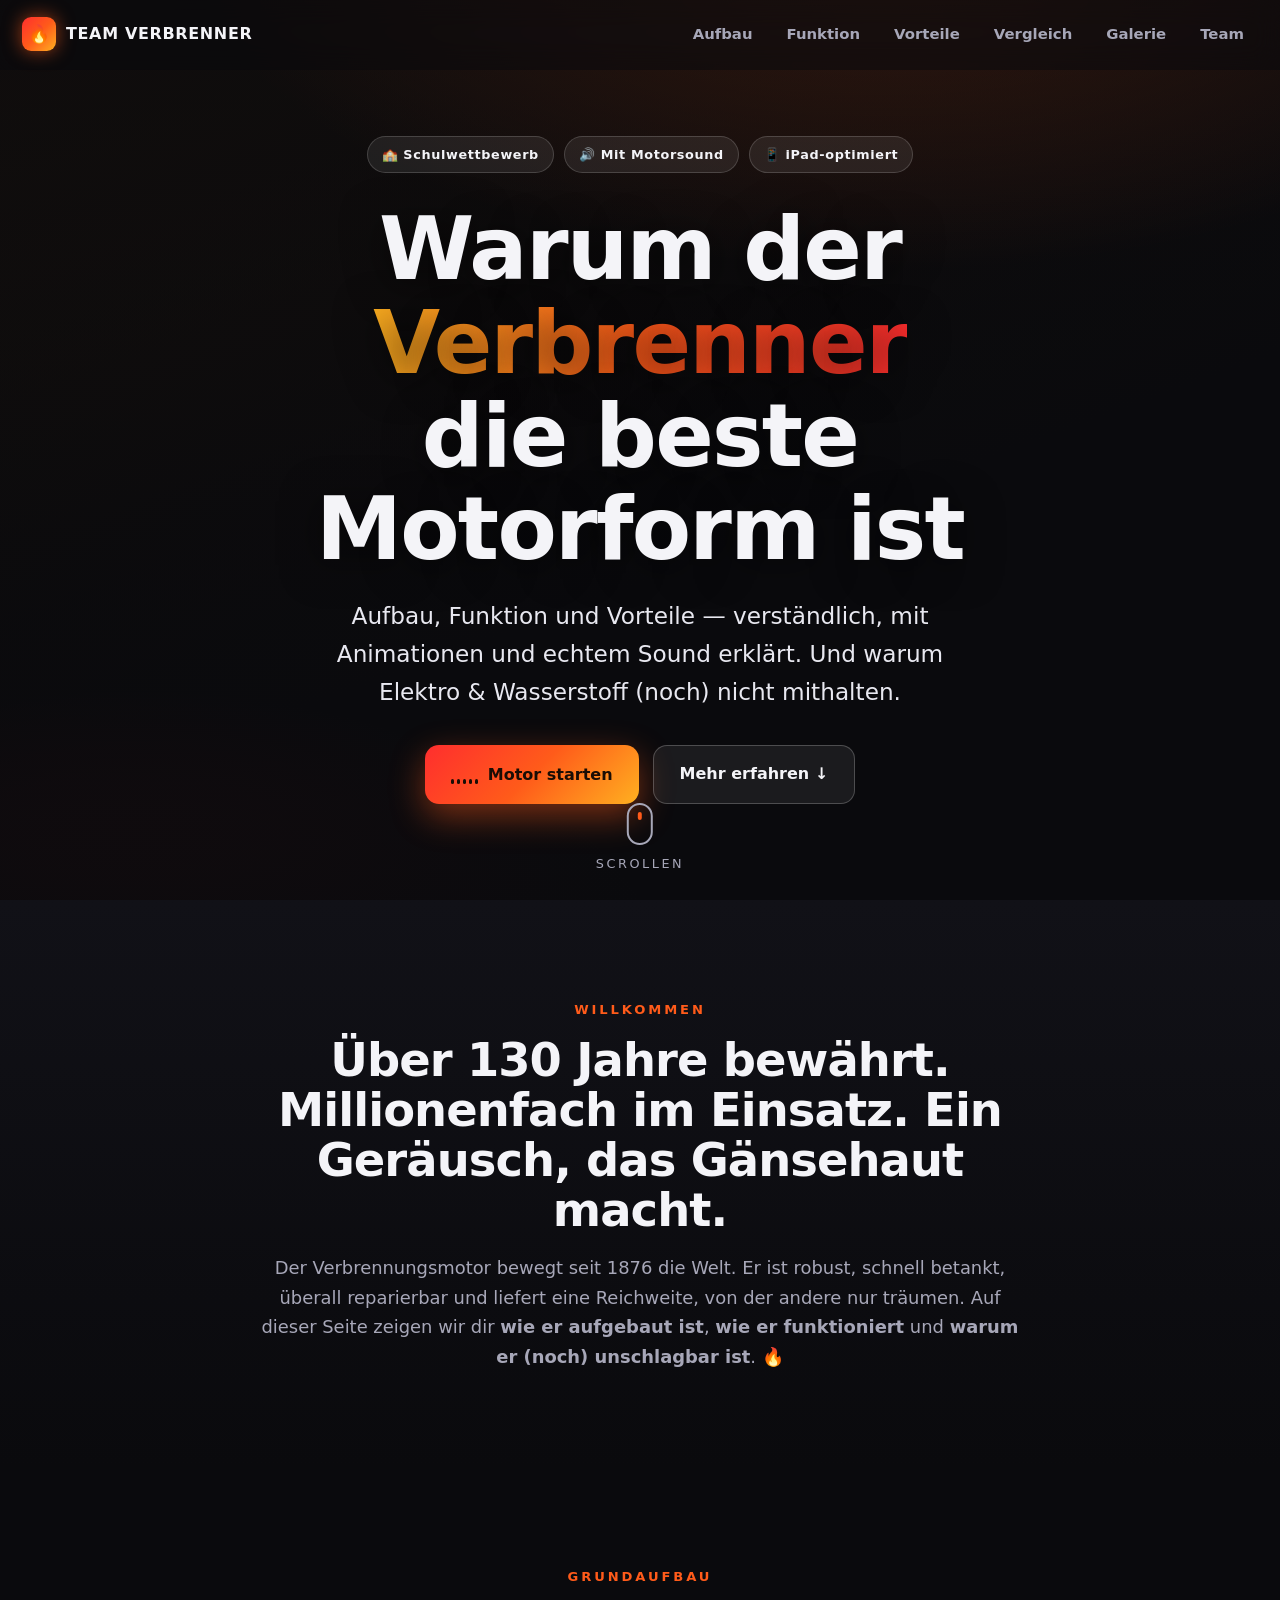
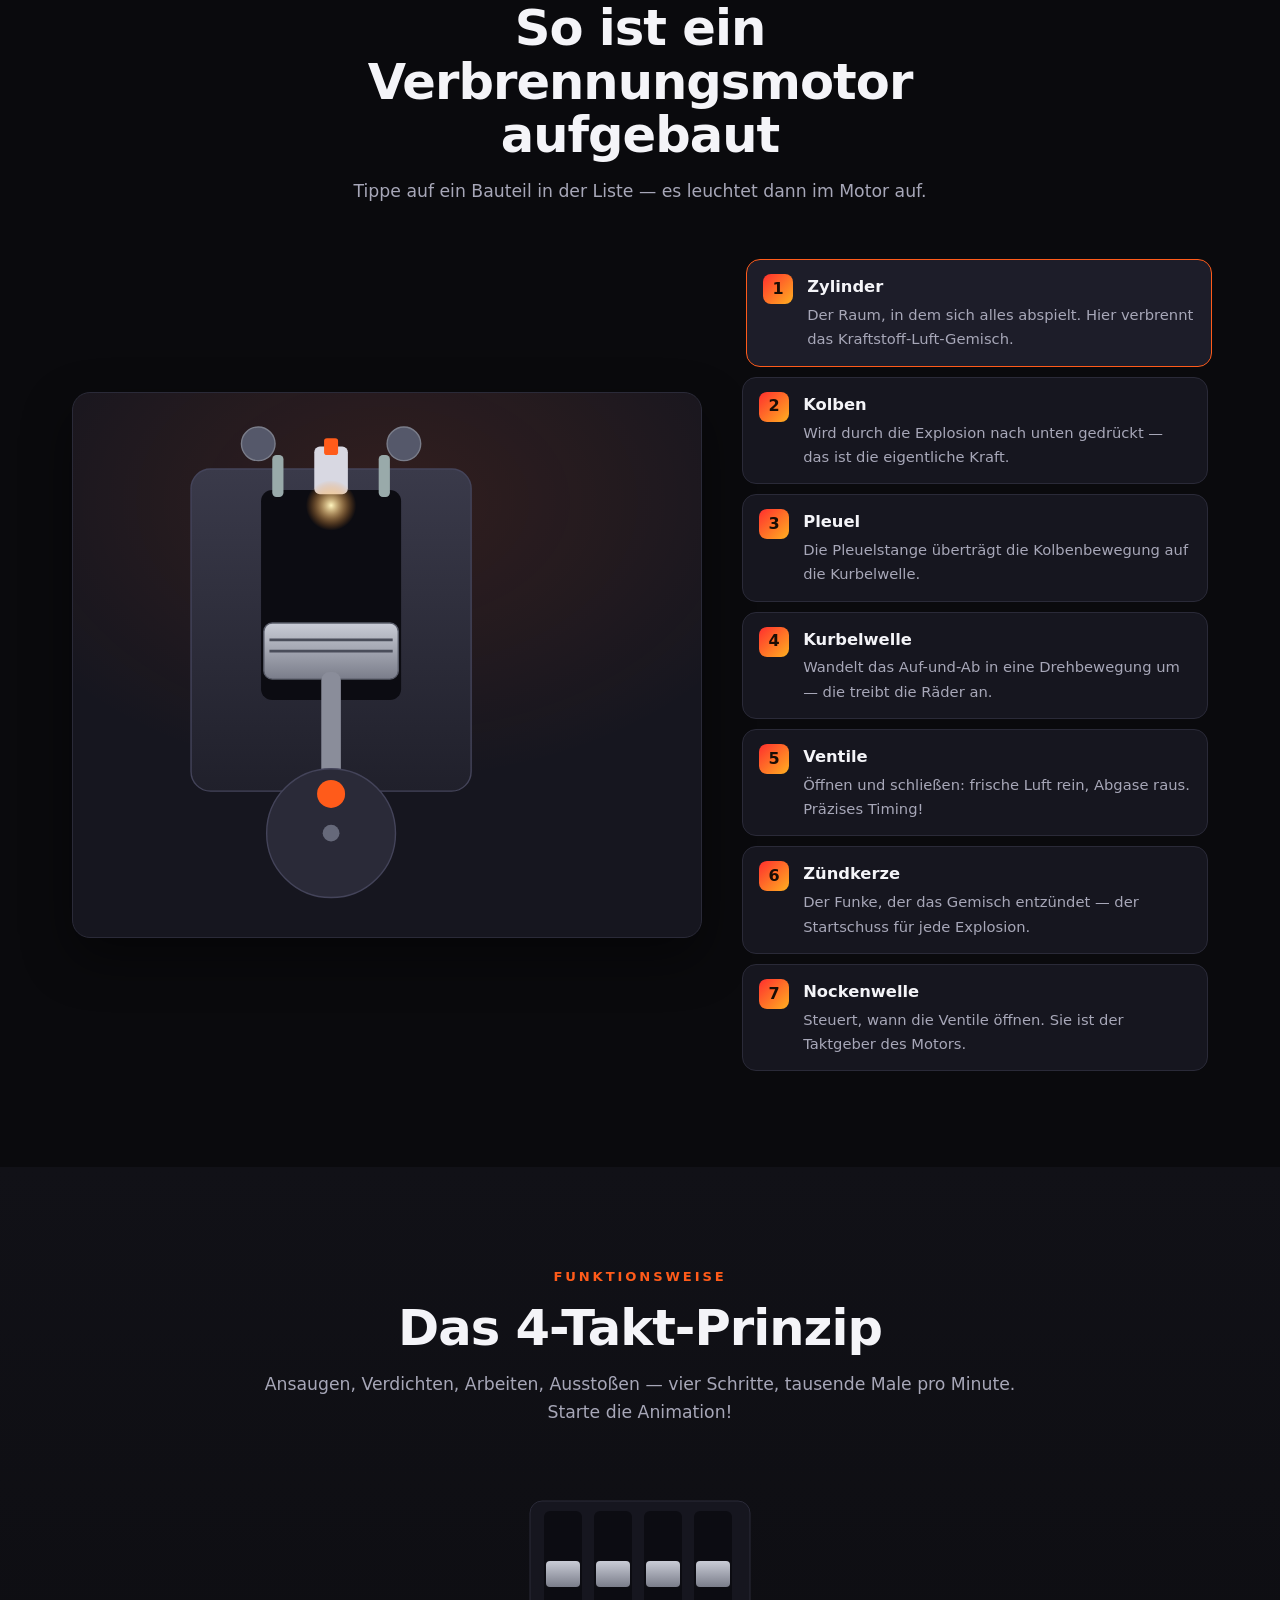
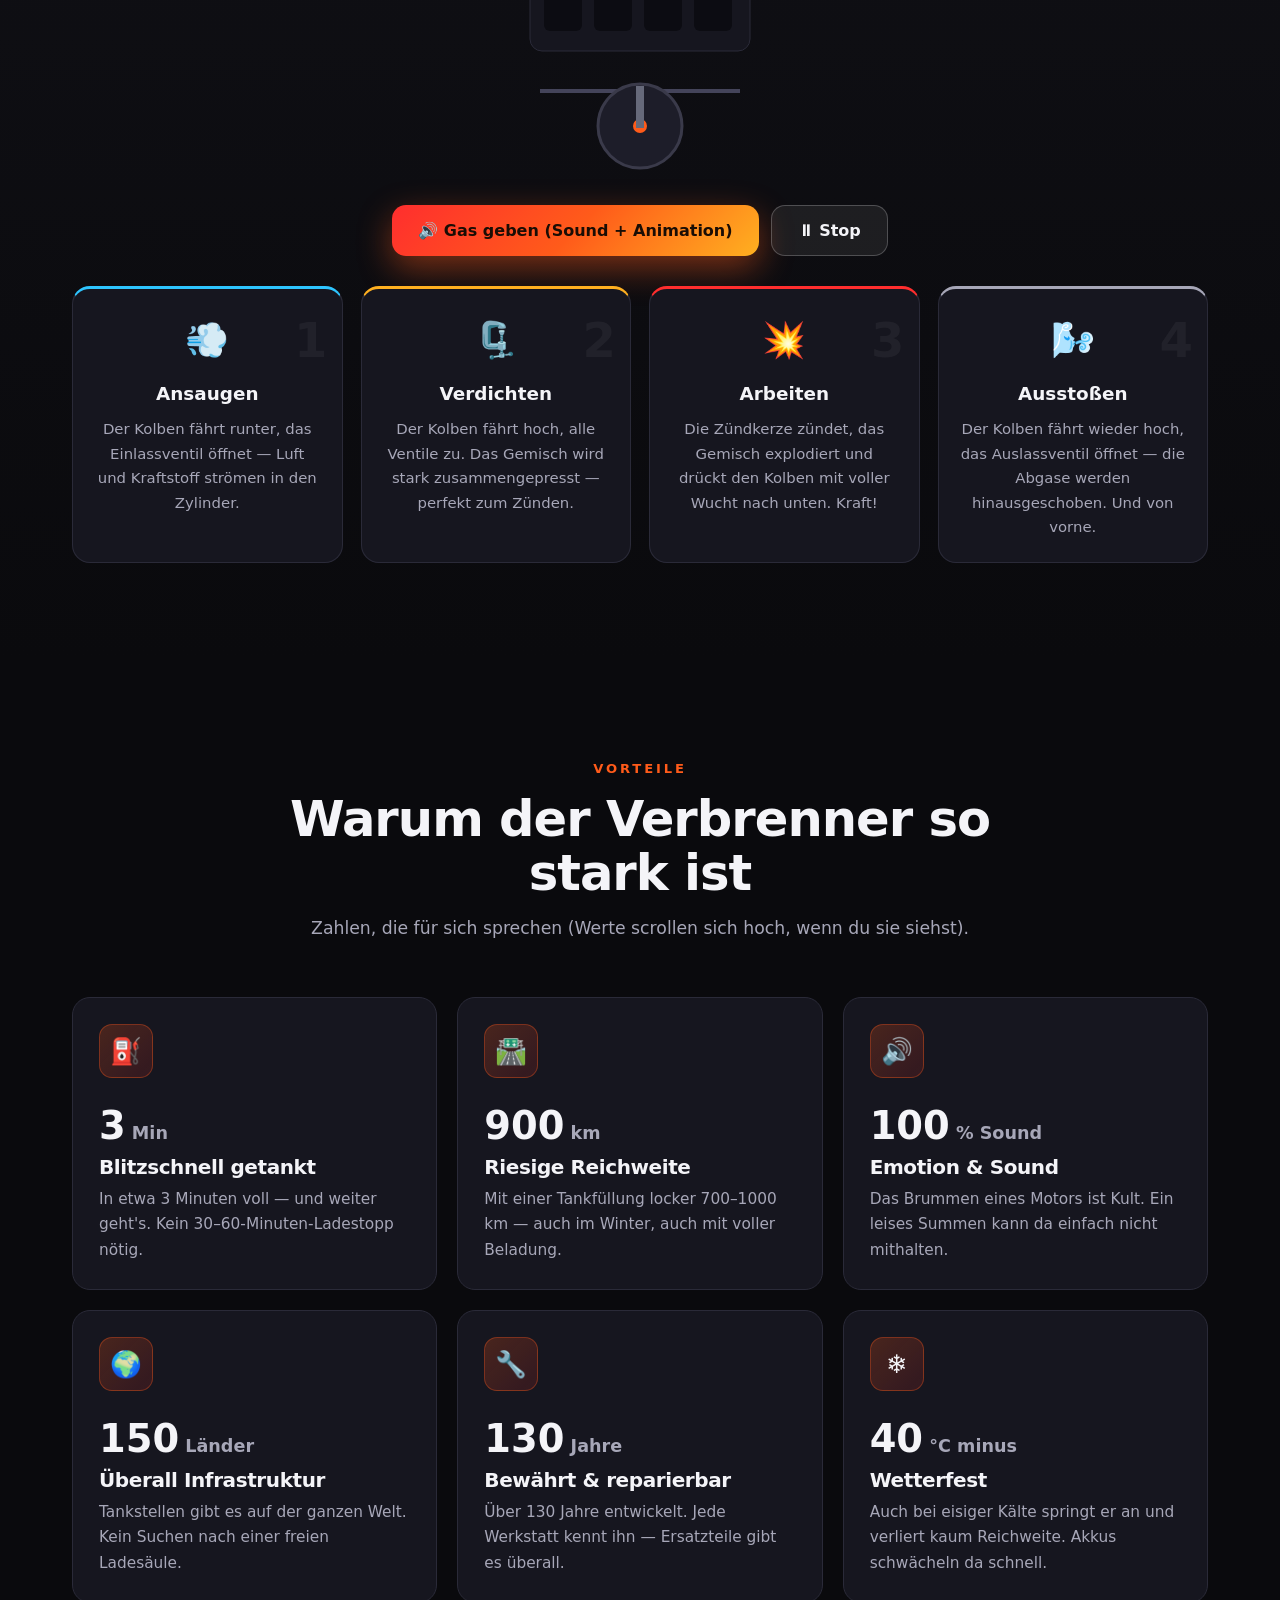
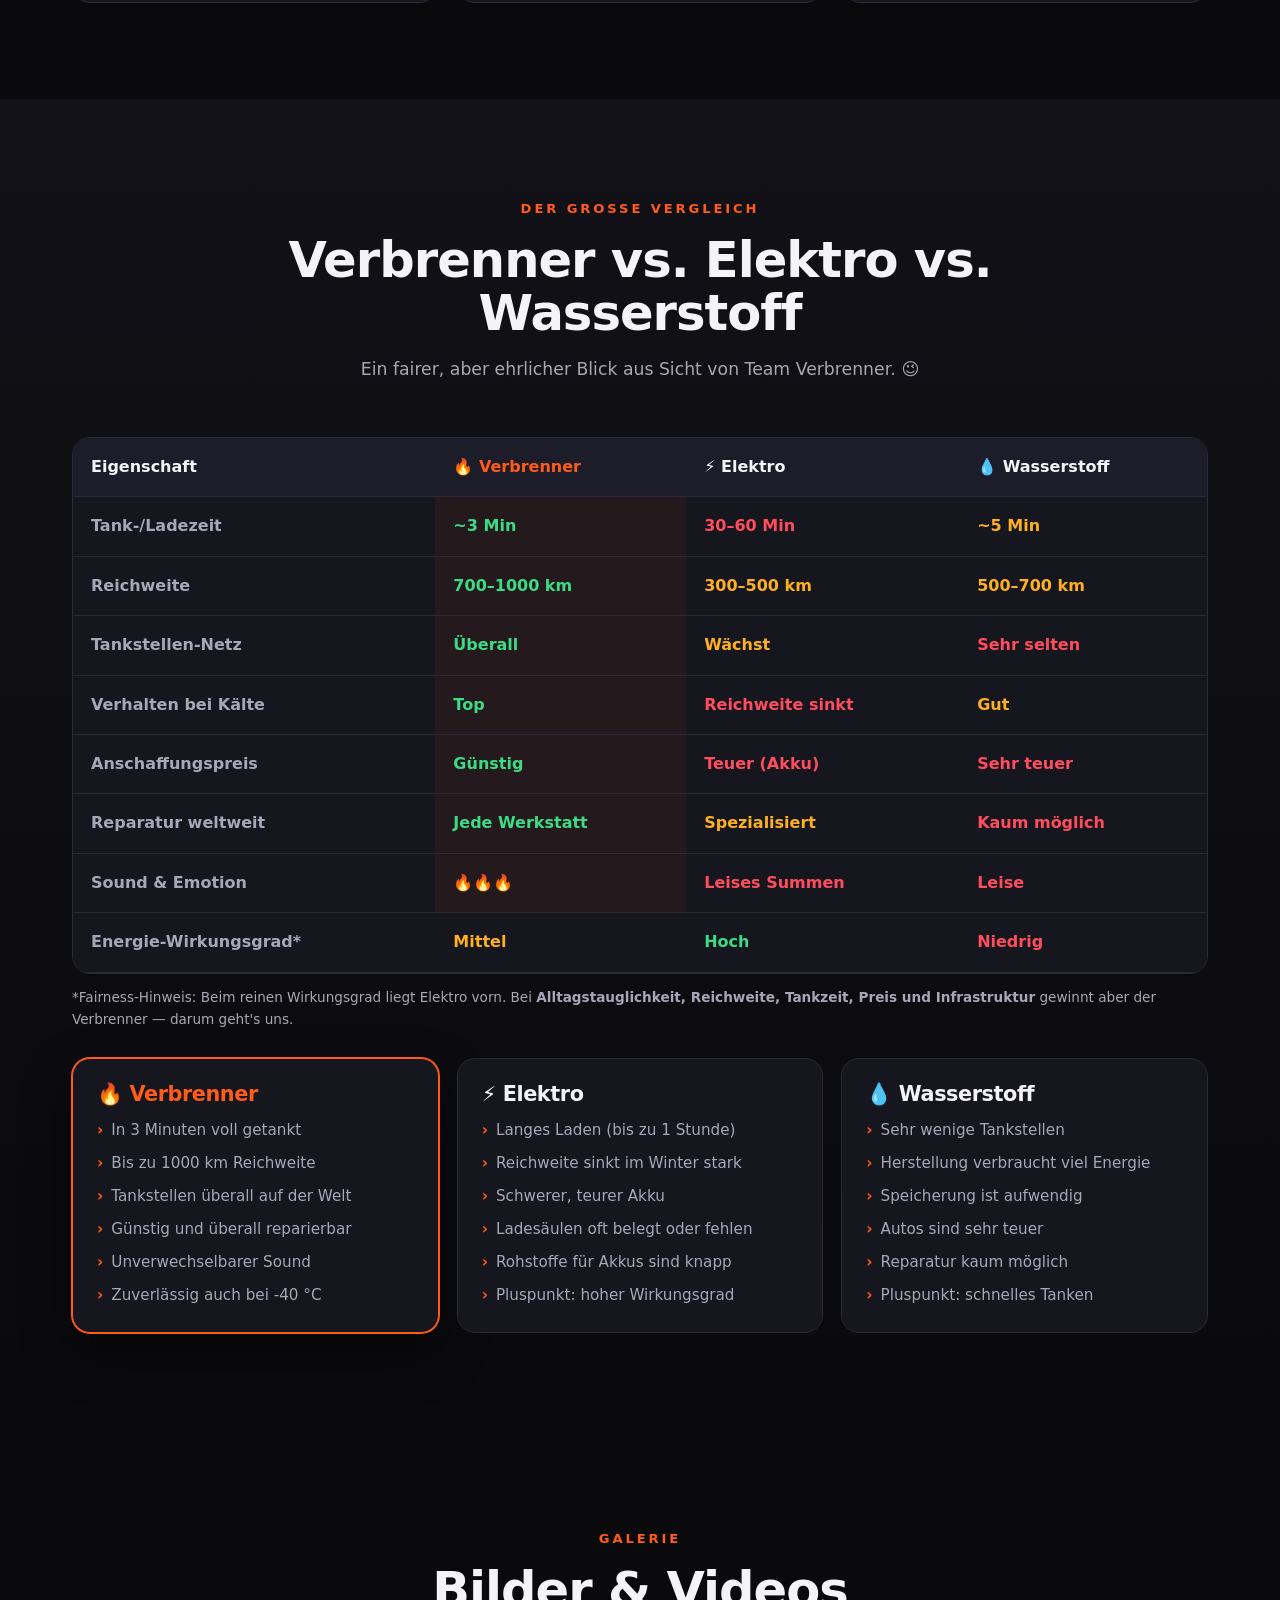
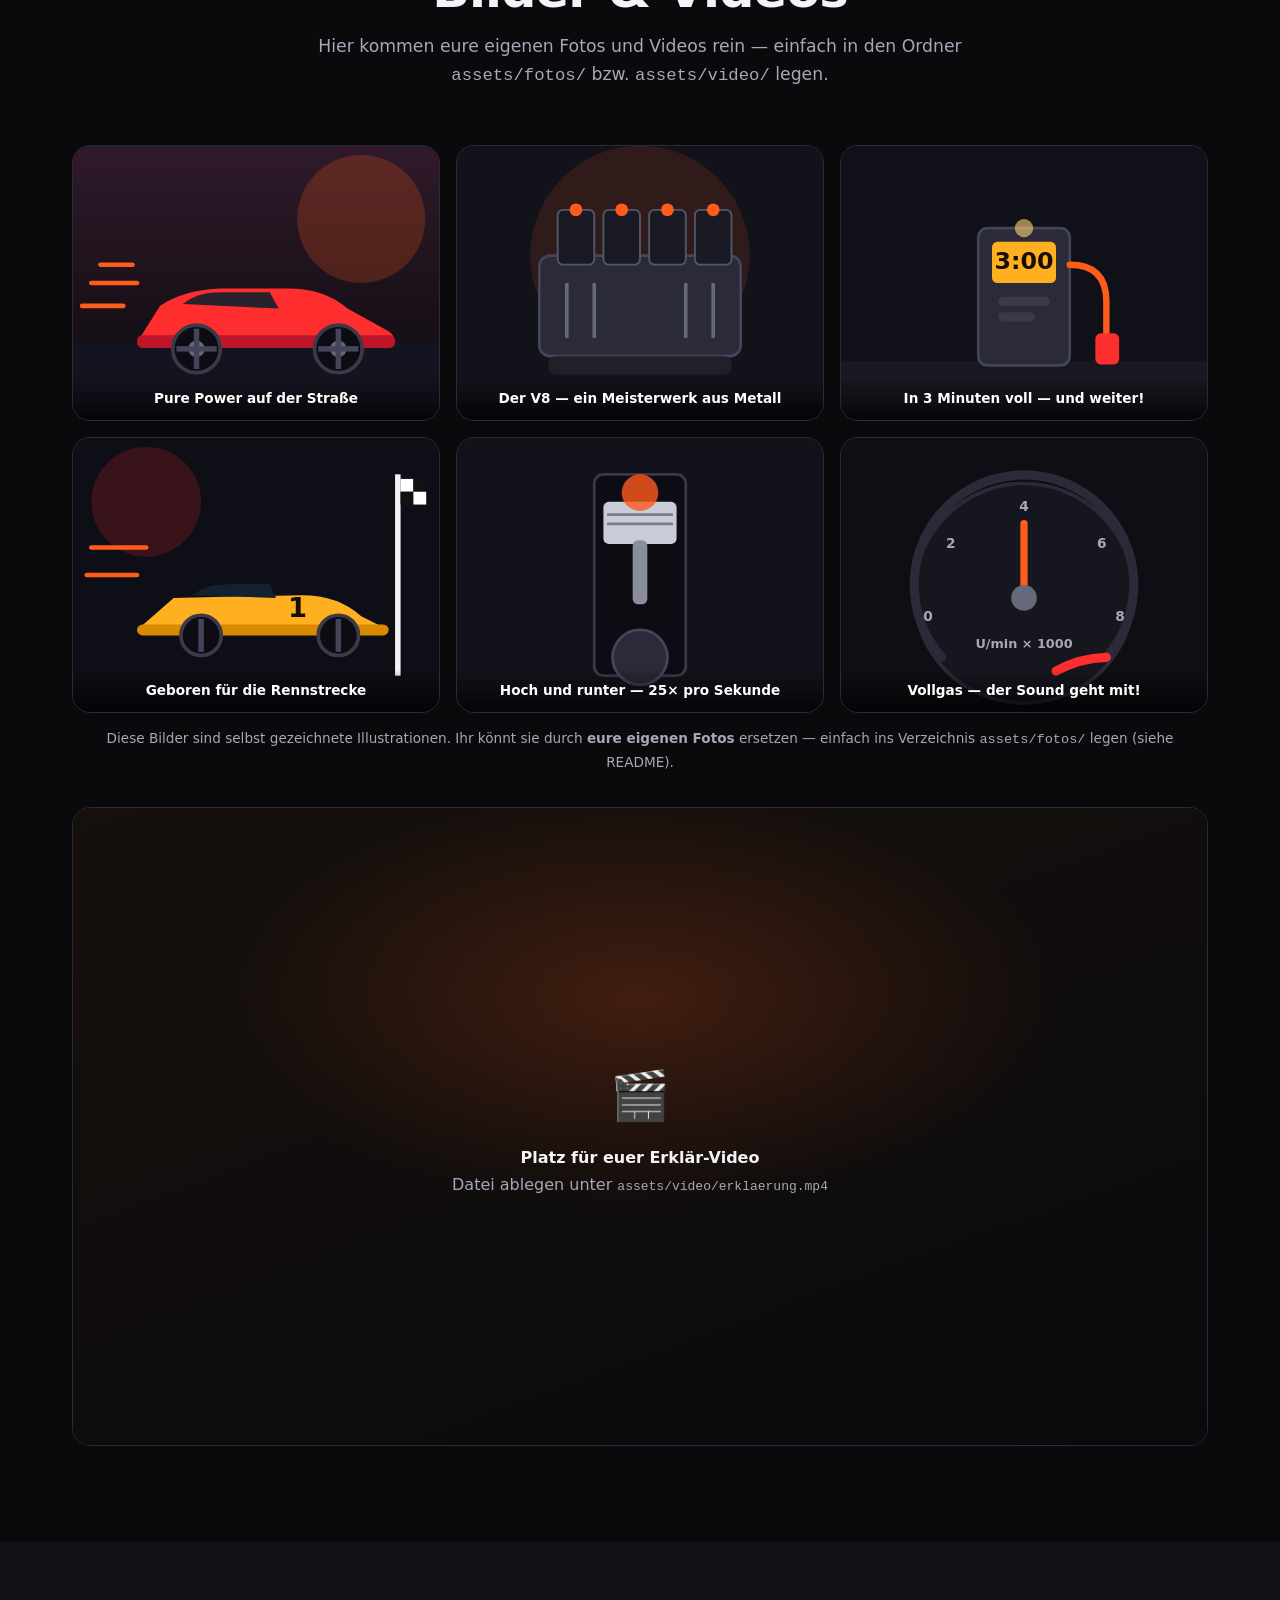
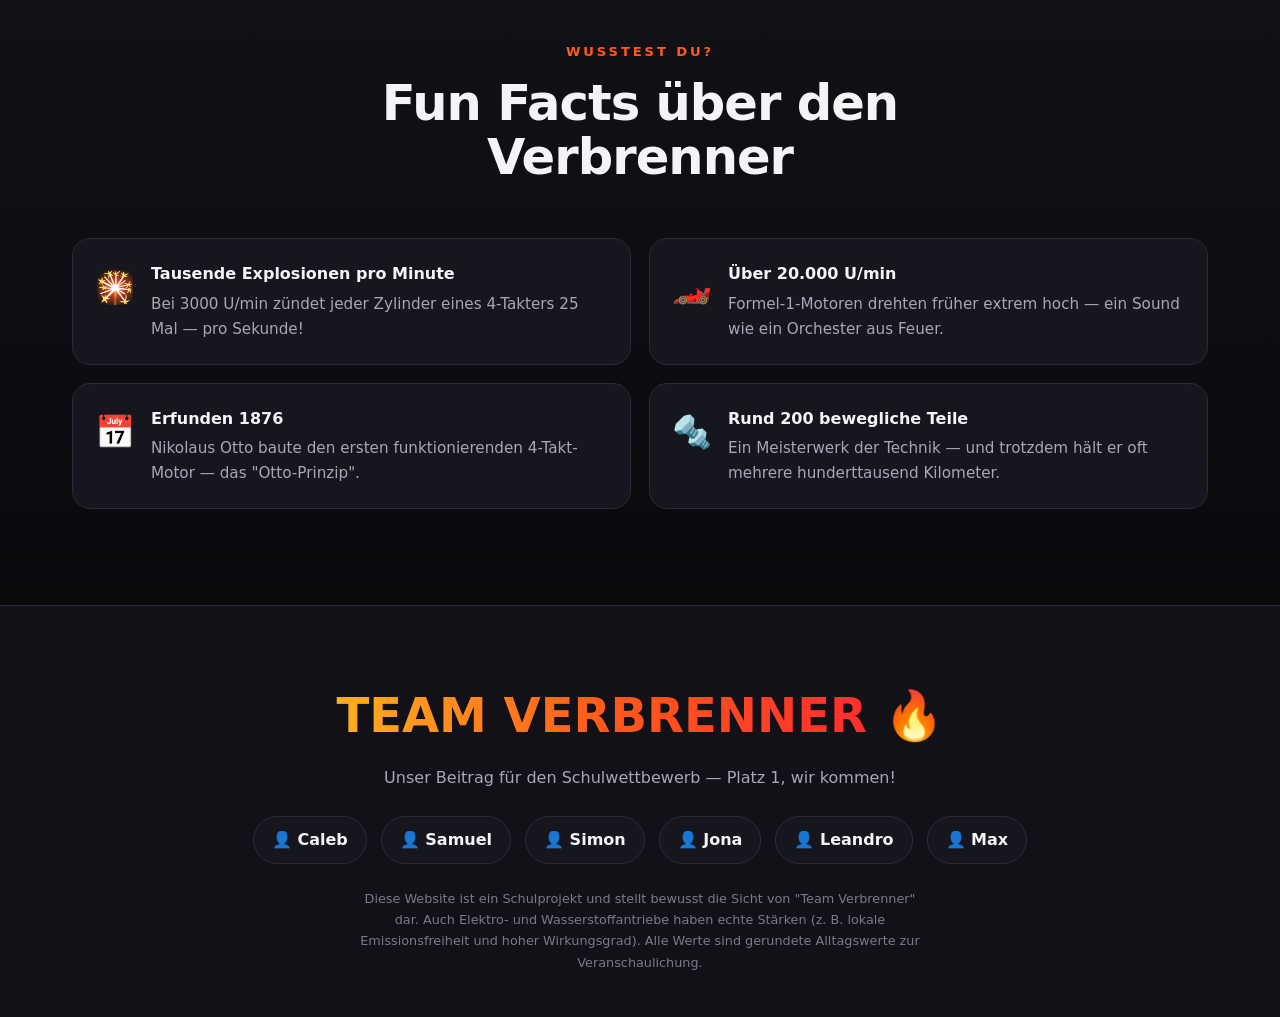
==== commit 7cf5bbfa: "content: Teamnamen ergaenzt (Caleb, Samuel, Simon, Jona, Leandro, Max) Co-Authored-By: Claude Fable " ====
--- a/index.html
+++ b/index.html
@@ -482,10 +482,12 @@
     <div class="brand-big"><span class="flame-text">TEAM VERBRENNER</span> 🔥</div>
     <p>Unser Beitrag für den Schulwettbewerb — Platz 1, wir kommen!</p>
     <div class="team-row">
-      <span class="team-chip">👤 Name 1</span>
-      <span class="team-chip">👤 Name 2</span>
-      <span class="team-chip">👤 Name 3</span>
-      <span class="team-chip">👤 Name 4</span>
+      <span class="team-chip">👤 Caleb</span>
+      <span class="team-chip">👤 Samuel</span>
+      <span class="team-chip">👤 Simon</span>
+      <span class="team-chip">👤 Jona</span>
+      <span class="team-chip">👤 Leandro</span>
+      <span class="team-chip">👤 Max</span>
     </div>
     <p class="disclaimer">
       Diese Website ist ein Schulprojekt und stellt bewusst die Sicht von "Team Verbrenner" dar.
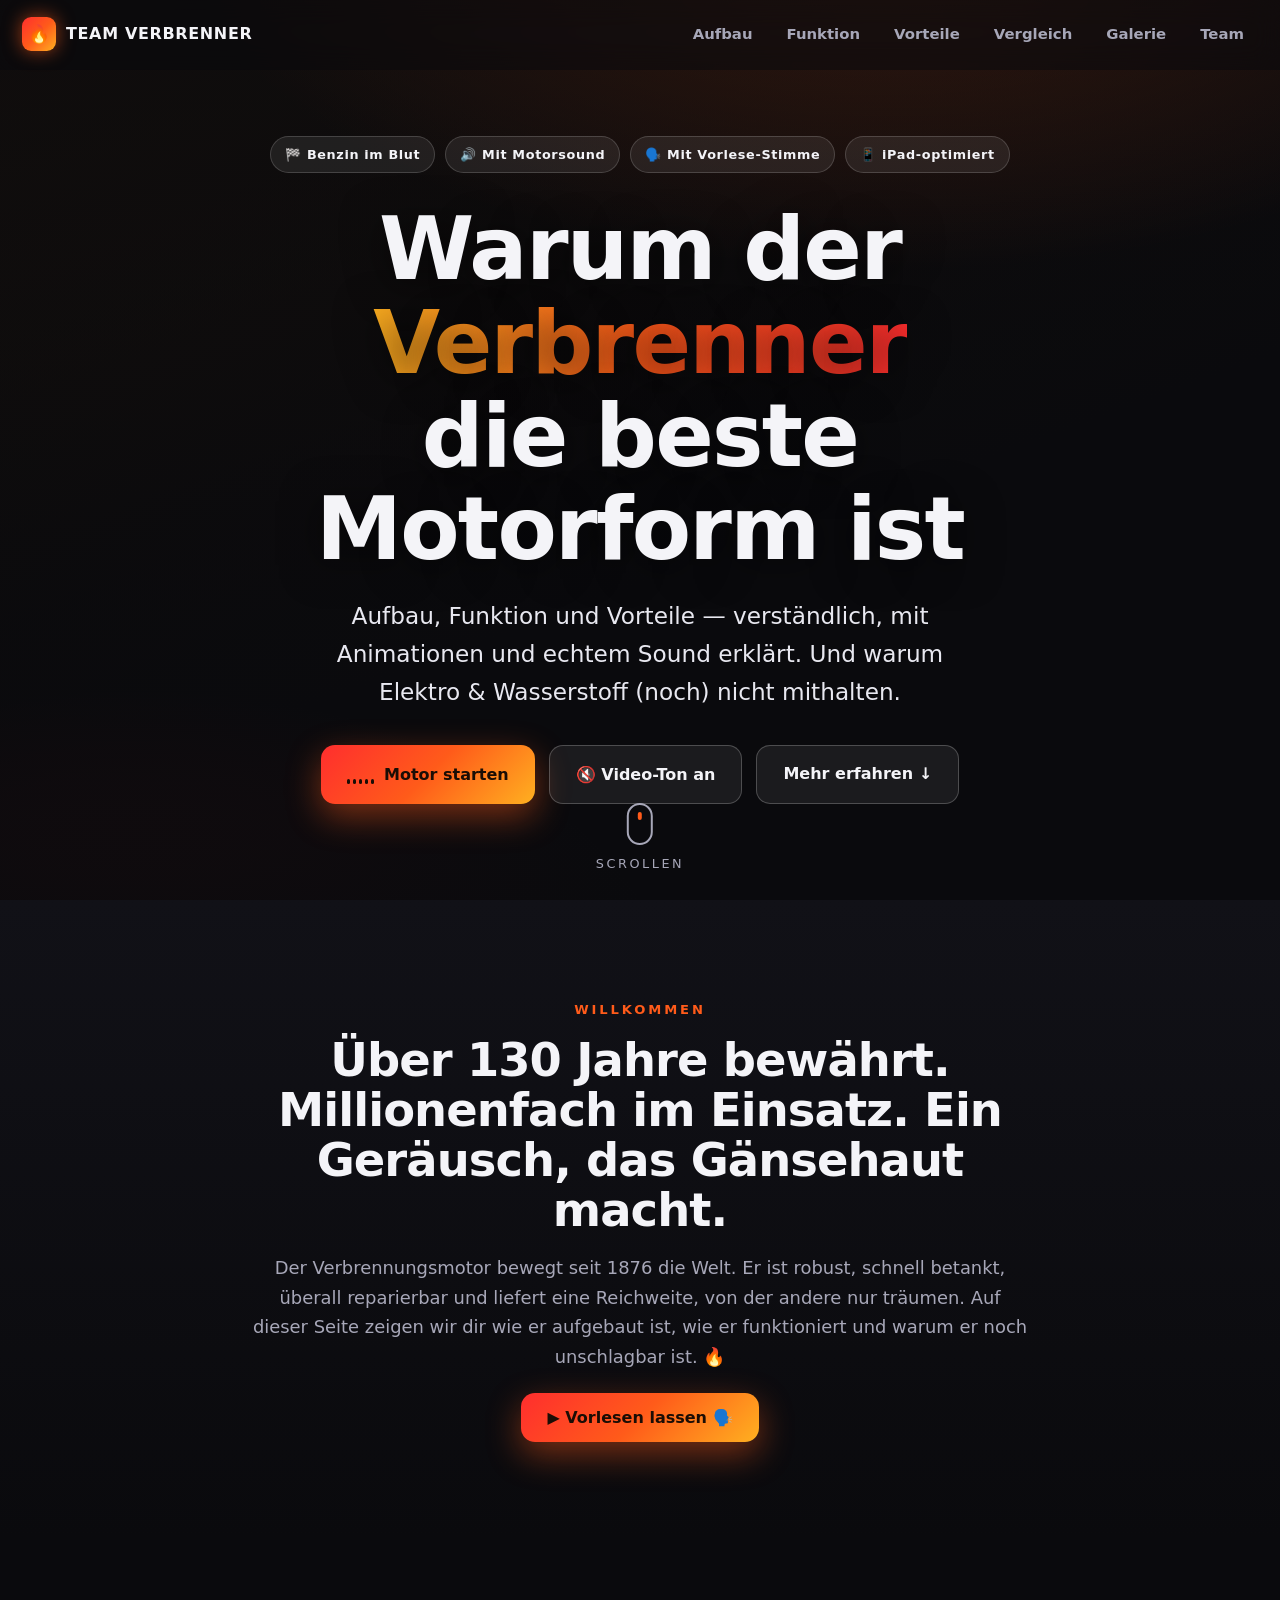
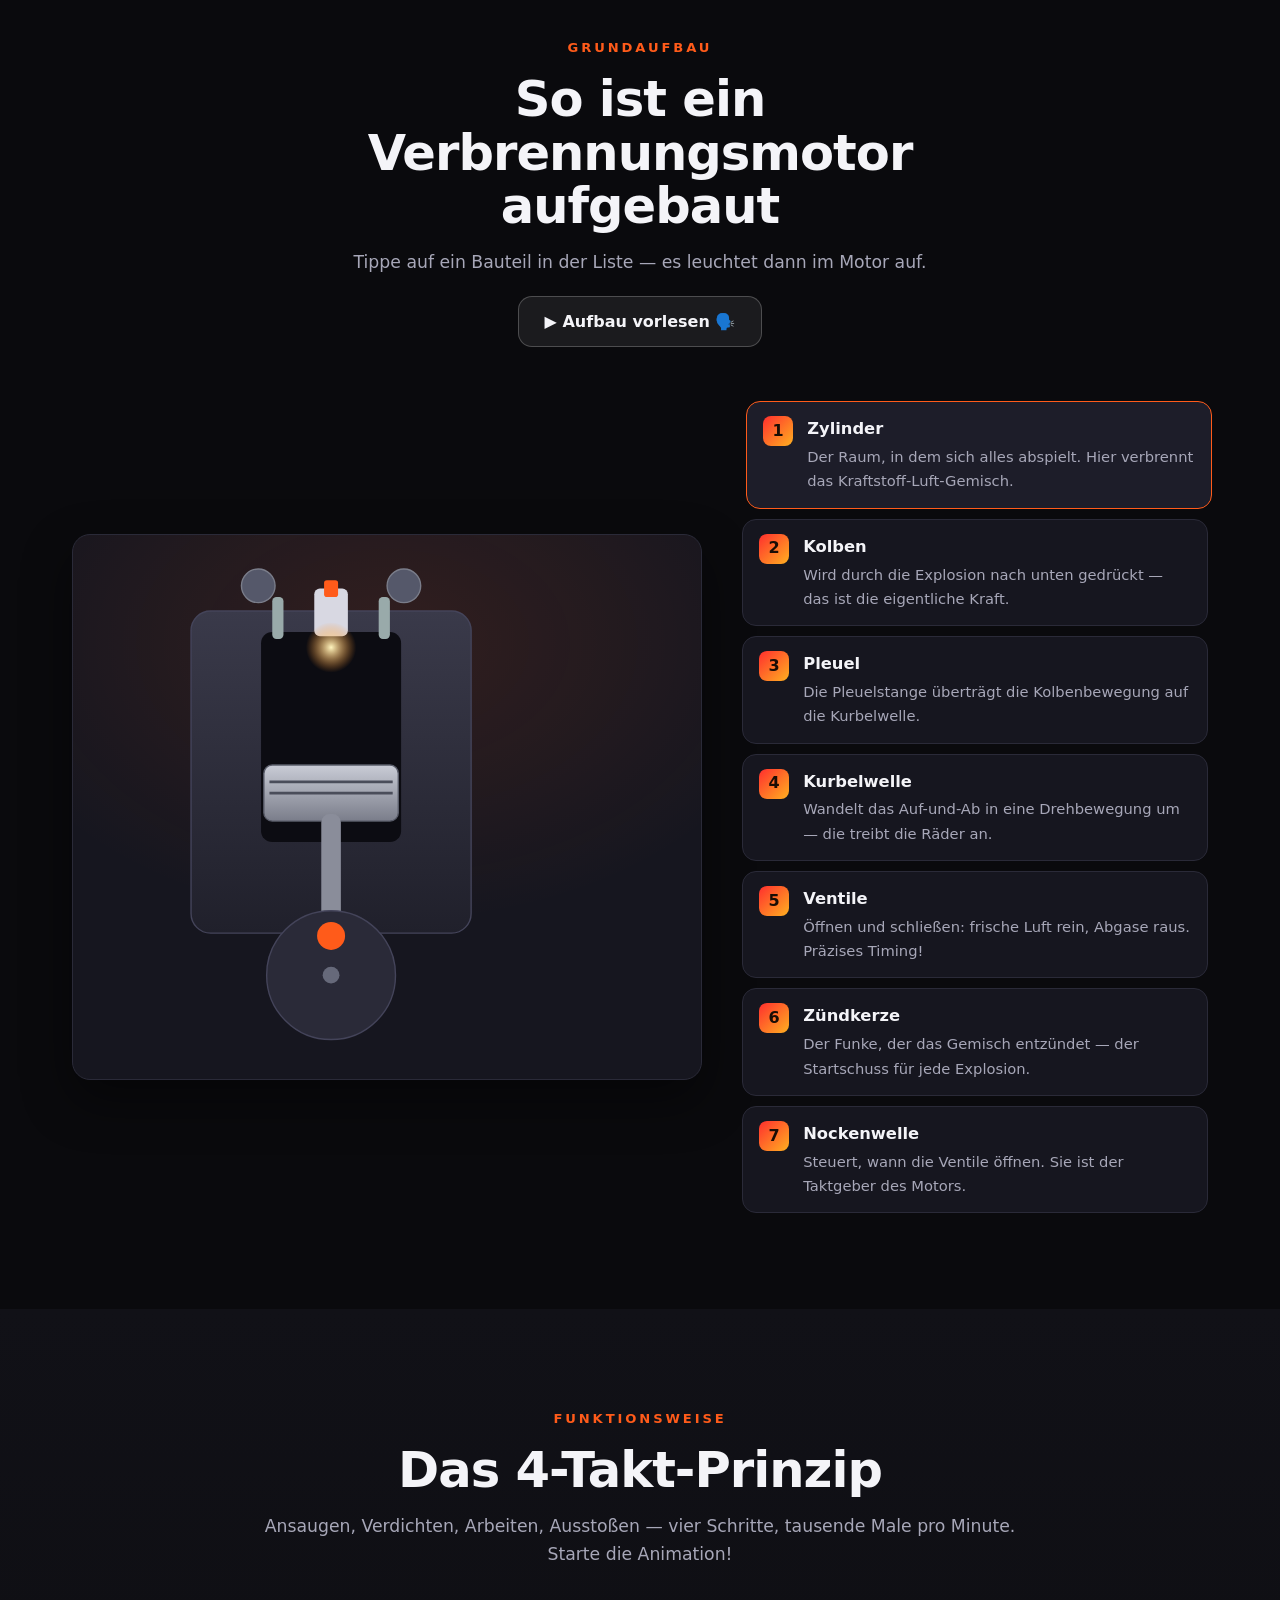
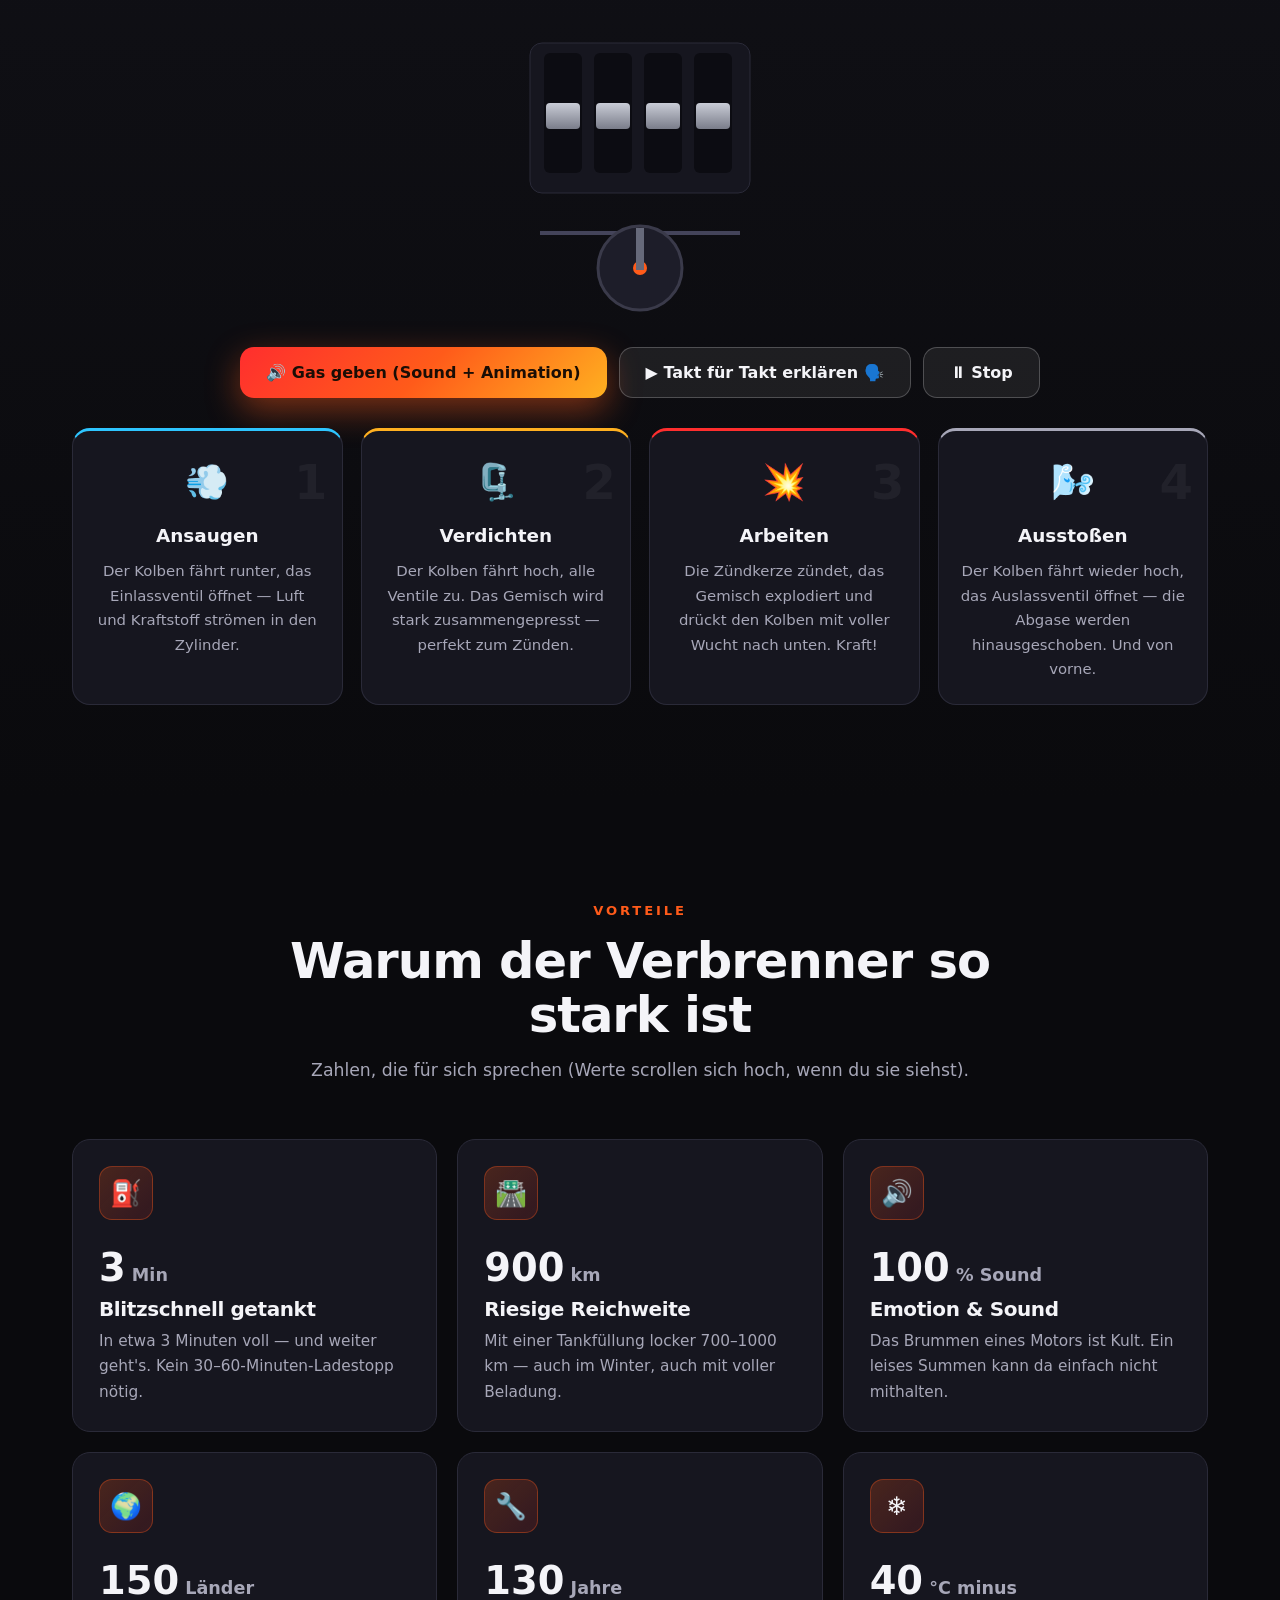
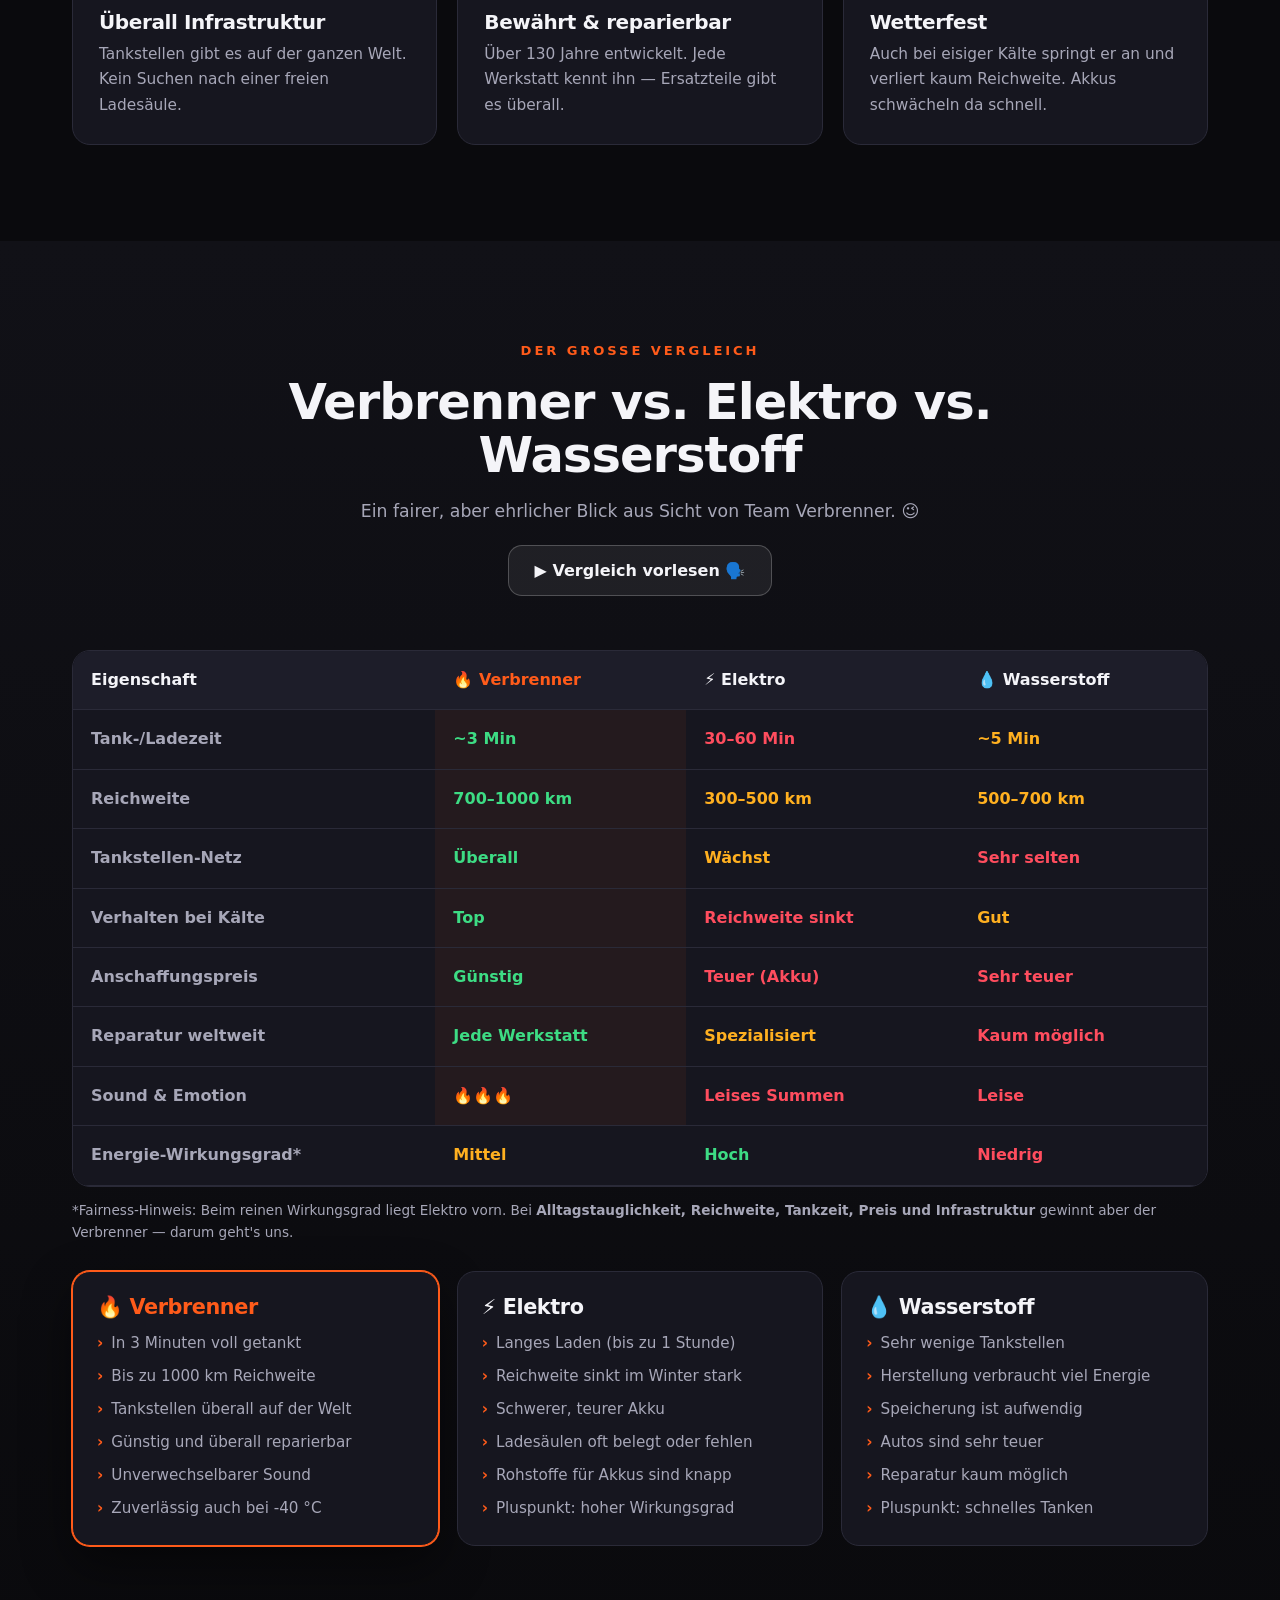
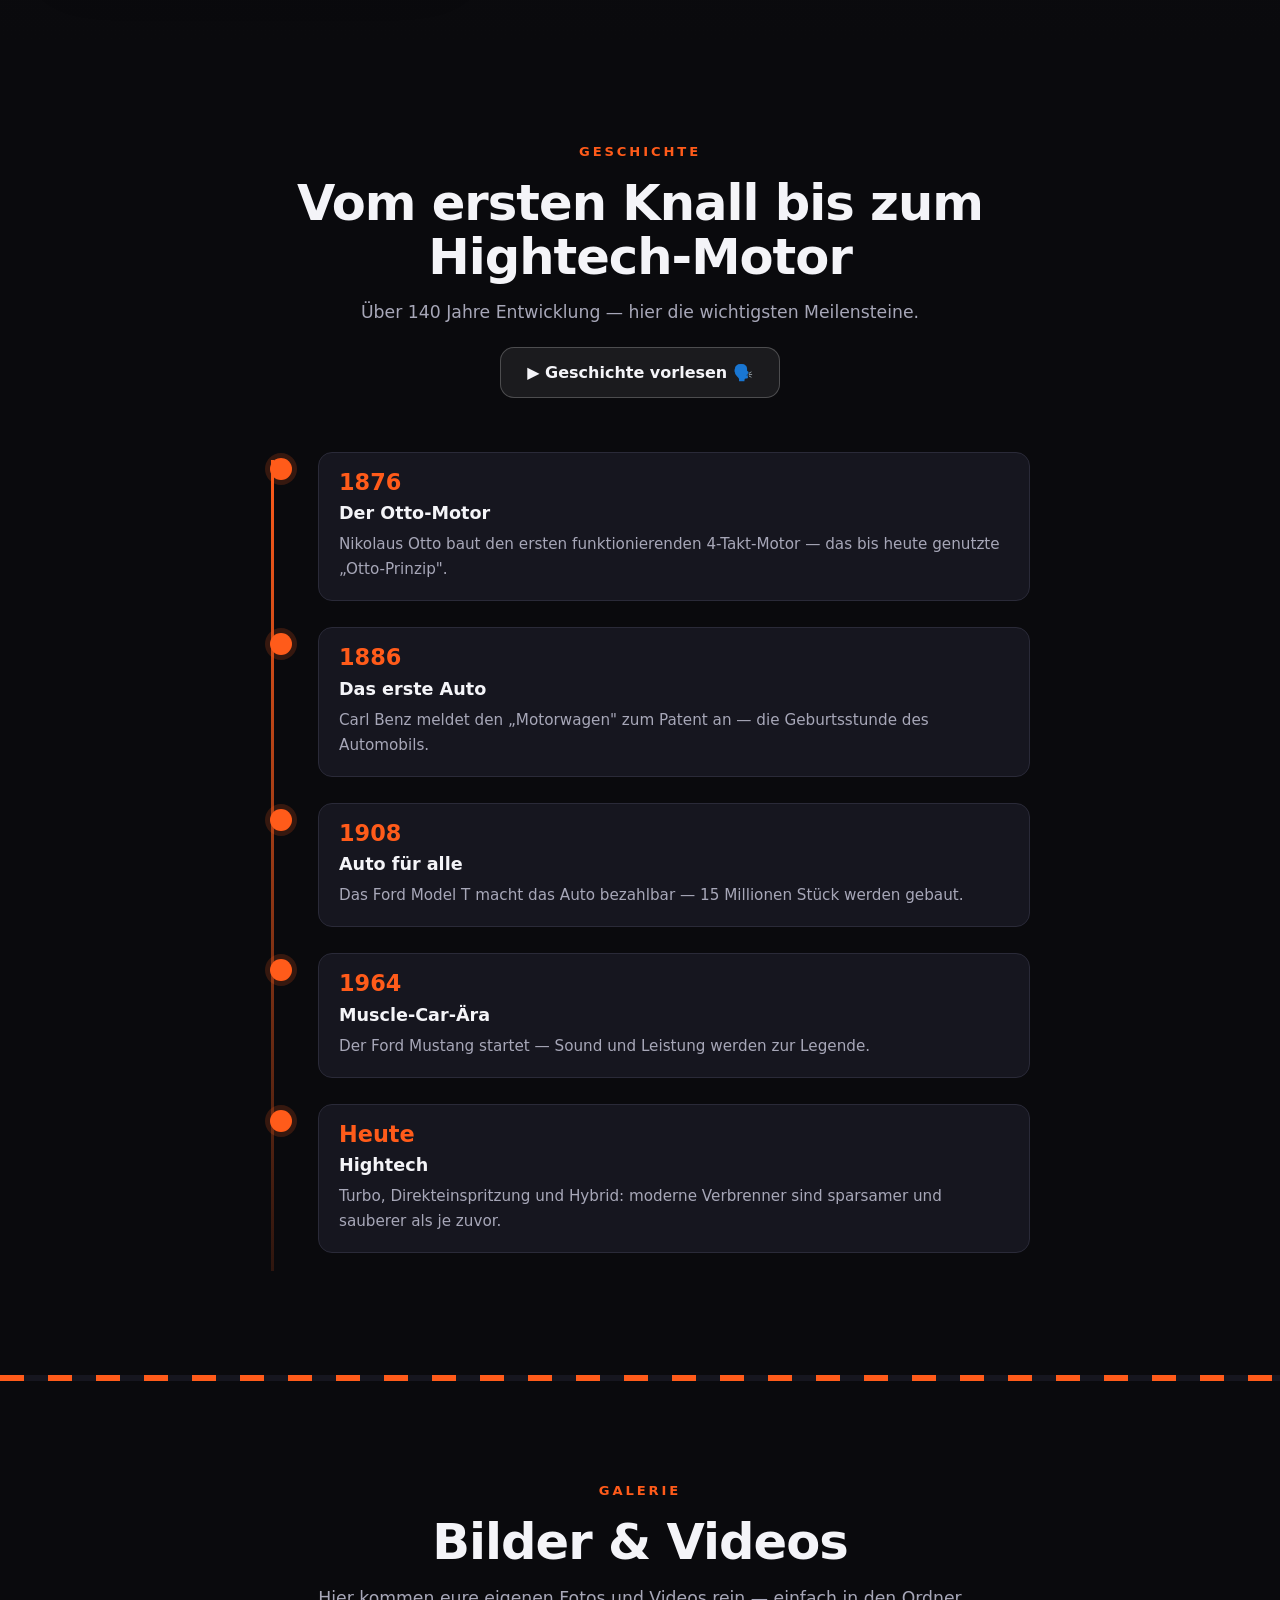
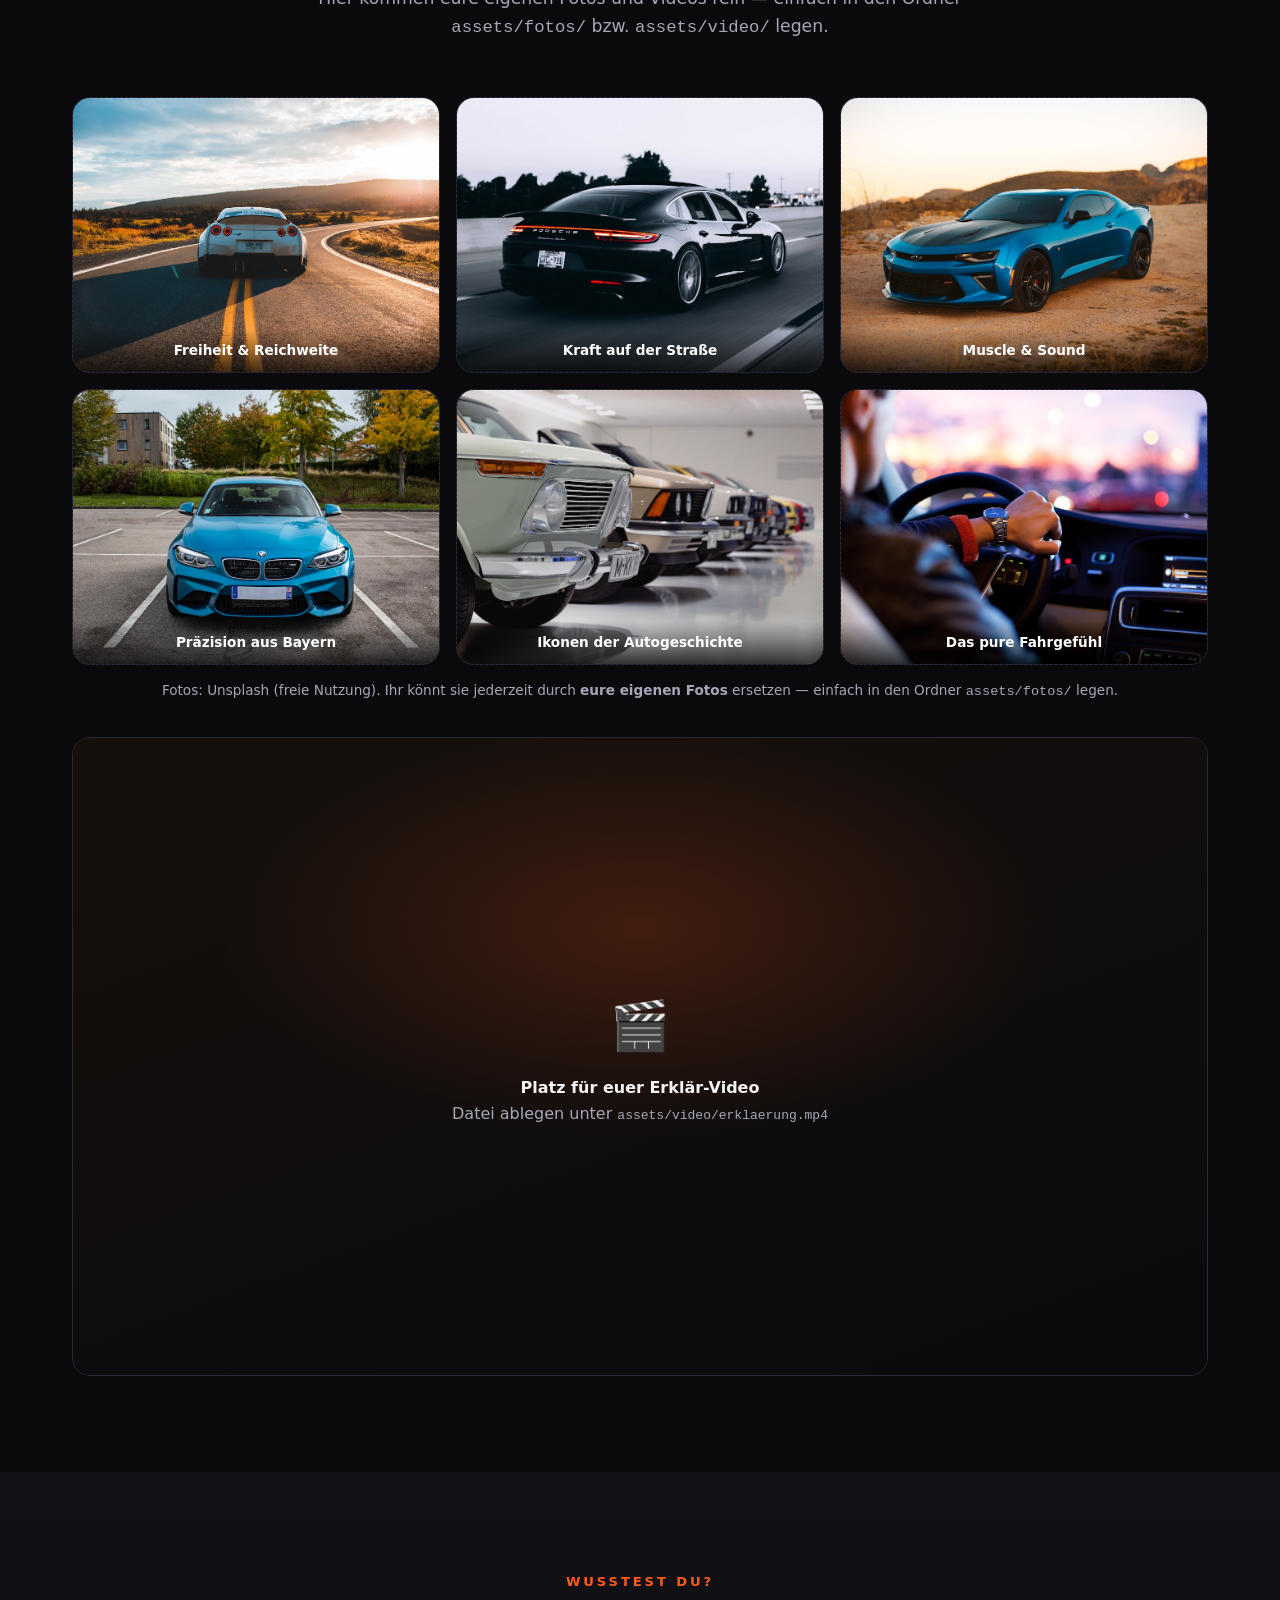
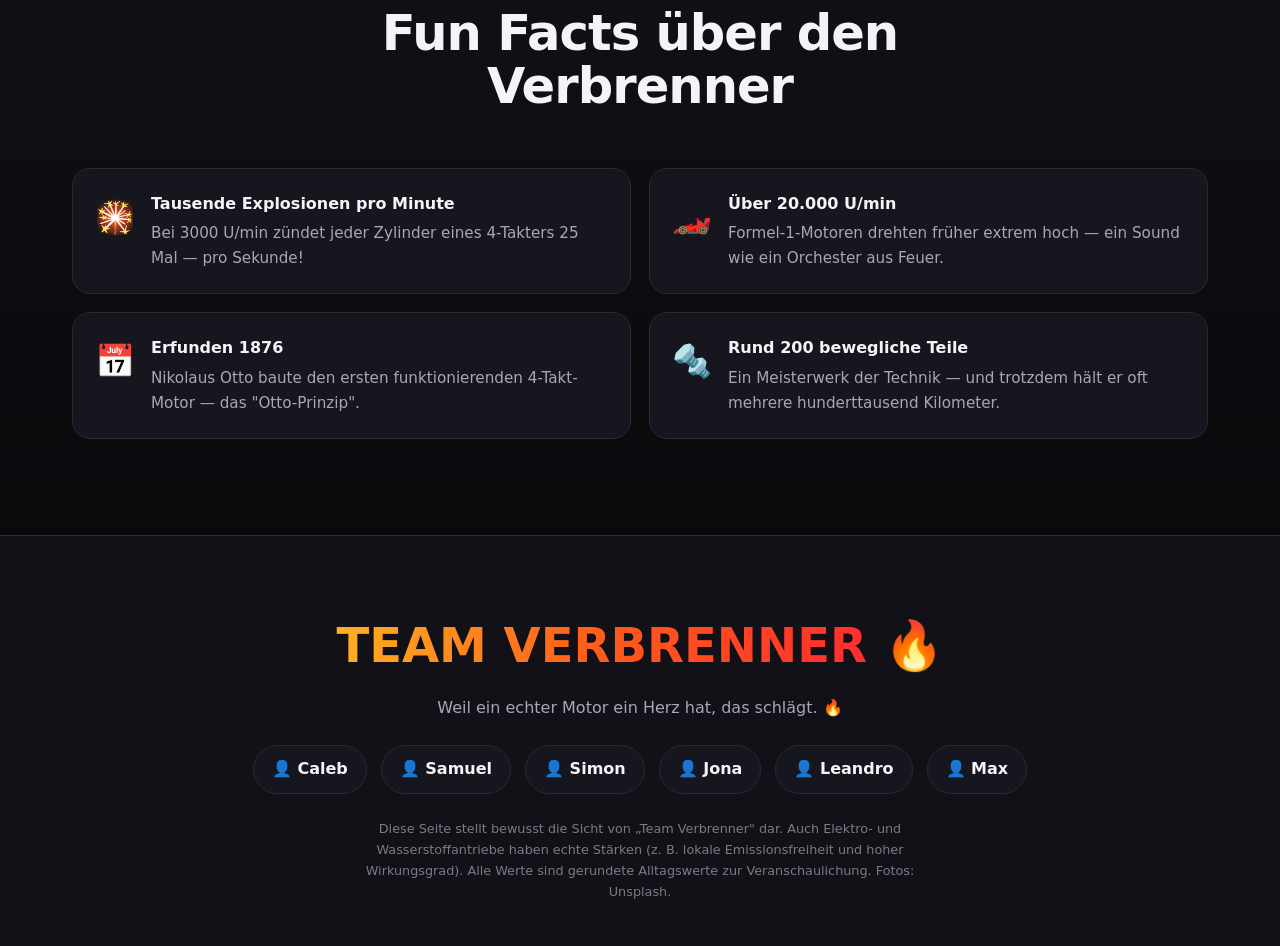
==== commit 5939330e: "feat: echte Fotos, Vorlese-Stimme, Video-Ton, Timeline & mehr Animationen - 6 echte Auto-Fotos in de" ====
--- a/index.html
+++ b/index.html
@@ -4,12 +4,14 @@
 <meta charset="UTF-8">
 <meta name="viewport" content="width=device-width, initial-scale=1, viewport-fit=cover">
 <title>TEAM VERBRENNER — Warum der Verbrennungsmotor gewinnt</title>
-<meta name="description" content="Schulprojekt: Aufbau, Funktion und Vorteile des Verbrennungsmotors — und warum er Elektro und Wasserstoff schlägt. Mit Animationen, Motorsound und Videos.">
+<meta name="description" content="Aufbau, Funktion und Vorteile des Verbrennungsmotors — und warum er Elektro und Wasserstoff schlägt. Mit echten Fotos, Animationen, Motorsound und Vorlese-Stimme.">
 <meta name="theme-color" content="#0a0a0d">
 <link rel="stylesheet" href="style.css">
 <link rel="icon" href="data:image/svg+xml,<svg xmlns='http://www.w3.org/2000/svg' viewBox='0 0 100 100'><text y='.9em' font-size='90'>🔥</text></svg>">
 </head>
 <body>
+
+<div class="progress" id="progress"></div>
 
 <!-- ===================== NAVBAR ===================== -->
 <nav class="nav" id="nav">
@@ -29,7 +31,7 @@
 <header class="hero" id="top">
   <div class="hero__media">
     <!-- Startvideo als Einleitung -->
-    <video id="heroVideo" autoplay muted loop playsinline poster="">
+    <video id="heroVideo" autoplay muted loop playsinline poster="assets/fotos/rennwagen.jpg">
       <source src="assets/video/start.mp4" type="video/mp4">
     </video>
     <div class="video-fallback" id="heroFallback"></div>
@@ -39,8 +41,9 @@
 
   <div class="hero__content">
     <div class="hero__badges">
-      <span class="badge">🏫 Schulwettbewerb</span>
+      <span class="badge">🏁 Benzin im Blut</span>
       <span class="badge">🔊 Mit Motorsound</span>
+      <span class="badge">🗣️ Mit Vorlese-Stimme</span>
       <span class="badge">📱 iPad-optimiert</span>
     </div>
     <h1>Warum der <span class="flame-text">Verbrenner</span><br>die beste Motorform ist</h1>
@@ -50,6 +53,7 @@
         <span class="sound-wave" id="wave"><span></span><span></span><span></span><span></span><span></span></span>
         Motor starten
       </button>
+      <button class="btn btn--ghost" id="videoSound">🔇 Video-Ton an</button>
       <a href="#aufbau" class="btn btn--ghost">Mehr erfahren ↓</a>
     </div>
   </div>
@@ -62,11 +66,12 @@
   <div class="wrap reveal" style="text-align:center; max-width:820px">
     <span class="kicker">Willkommen</span>
     <h2 style="font-size:clamp(1.8rem,4.5vw,2.9rem)">Über 130 Jahre bewährt. Millionenfach im Einsatz. Ein Geräusch, das Gänsehaut macht.</h2>
-    <p style="color:var(--muted); font-size:1.12rem; margin-top:18px">
+    <p style="color:var(--muted); font-size:1.12rem; margin-top:18px" id="introText">
       Der Verbrennungsmotor bewegt seit 1876 die Welt. Er ist robust, schnell betankt, überall reparierbar
-      und liefert eine Reichweite, von der andere nur träumen. Auf dieser Seite zeigen wir dir <b>wie er aufgebaut ist</b>,
-      <b>wie er funktioniert</b> und <b>warum er (noch) unschlagbar ist</b>. 🔥
+      und liefert eine Reichweite, von der andere nur träumen. Auf dieser Seite zeigen wir dir wie er aufgebaut ist,
+      wie er funktioniert und warum er noch unschlagbar ist. 🔥
     </p>
+    <button class="btn btn--flame speak-btn" data-speak-from="introText" style="margin-top:22px">▶ Vorlesen lassen 🗣️</button>
   </div>
 </section>
 
@@ -77,6 +82,7 @@
       <span class="kicker">Grundaufbau</span>
       <h2>So ist ein Verbrennungsmotor aufgebaut</h2>
       <p>Tippe auf ein Bauteil in der Liste — es leuchtet dann im Motor auf.</p>
+      <button class="btn btn--ghost speak-btn" data-speak="Ein Verbrennungsmotor besteht aus mehreren Bauteilen. Im Zylinder verbrennt das Kraftstoff-Luft-Gemisch. Der Kolben wird durch die Explosion nach unten gedrückt. Die Pleuelstange überträgt diese Bewegung auf die Kurbelwelle, die daraus eine Drehbewegung macht und die Räder antreibt. Die Ventile lassen frische Luft hinein und die Abgase hinaus. Die Zündkerze erzeugt den Funken, und die Nockenwelle steuert das Timing der Ventile." style="margin-top:20px">▶ Aufbau vorlesen 🗣️</button>
     </div>
 
     <div class="engine-layout reveal">
@@ -181,15 +187,16 @@
 
       <div class="anim-controls">
         <button class="btn btn--flame" id="revBtn">🔊 Gas geben (Sound + Animation)</button>
+        <button class="btn btn--ghost" id="guideBtn">▶ Takt für Takt erklären 🗣️</button>
         <button class="btn btn--ghost" id="stopBtn">⏸ Stop</button>
       </div>
     </div>
 
     <div class="strokes">
-      <div class="stroke reveal"><span class="step">1</span><div class="icon">💨</div><h4>Ansaugen</h4><p>Der Kolben fährt runter, das Einlassventil öffnet — Luft und Kraftstoff strömen in den Zylinder.</p></div>
-      <div class="stroke reveal"><span class="step">2</span><div class="icon">🗜️</div><h4>Verdichten</h4><p>Der Kolben fährt hoch, alle Ventile zu. Das Gemisch wird stark zusammengepresst — perfekt zum Zünden.</p></div>
-      <div class="stroke reveal"><span class="step">3</span><div class="icon">💥</div><h4>Arbeiten</h4><p>Die Zündkerze zündet, das Gemisch explodiert und drückt den Kolben mit voller Wucht nach unten. Kraft!</p></div>
-      <div class="stroke reveal"><span class="step">4</span><div class="icon">🌬️</div><h4>Ausstoßen</h4><p>Der Kolben fährt wieder hoch, das Auslassventil öffnet — die Abgase werden hinausgeschoben. Und von vorne.</p></div>
+      <div class="stroke reveal" data-say="Erster Takt: Ansaugen. Der Kolben fährt nach unten, das Einlassventil öffnet, und Luft und Kraftstoff strömen in den Zylinder."><span class="step">1</span><div class="icon">💨</div><h4>Ansaugen</h4><p>Der Kolben fährt runter, das Einlassventil öffnet — Luft und Kraftstoff strömen in den Zylinder.</p></div>
+      <div class="stroke reveal" data-say="Zweiter Takt: Verdichten. Der Kolben fährt nach oben, alle Ventile sind geschlossen. Das Gemisch wird stark zusammengepresst."><span class="step">2</span><div class="icon">🗜️</div><h4>Verdichten</h4><p>Der Kolben fährt hoch, alle Ventile zu. Das Gemisch wird stark zusammengepresst — perfekt zum Zünden.</p></div>
+      <div class="stroke reveal" data-say="Dritter Takt: Arbeiten. Die Zündkerze zündet, das Gemisch explodiert und drückt den Kolben mit voller Wucht nach unten. Das ist die Kraft."><span class="step">3</span><div class="icon">💥</div><h4>Arbeiten</h4><p>Die Zündkerze zündet, das Gemisch explodiert und drückt den Kolben mit voller Wucht nach unten. Kraft!</p></div>
+      <div class="stroke reveal" data-say="Vierter Takt: Ausstoßen. Der Kolben fährt wieder nach oben, das Auslassventil öffnet, und die Abgase werden hinausgeschoben. Dann beginnt alles von vorne."><span class="step">4</span><div class="icon">🌬️</div><h4>Ausstoßen</h4><p>Der Kolben fährt wieder hoch, das Auslassventil öffnet — die Abgase werden hinausgeschoben. Und von vorne.</p></div>
     </div>
   </div>
 </section>
@@ -251,6 +258,7 @@
       <span class="kicker">Der große Vergleich</span>
       <h2>Verbrenner vs. Elektro vs. Wasserstoff</h2>
       <p>Ein fairer, aber ehrlicher Blick aus Sicht von Team Verbrenner. 😉</p>
+      <button class="btn btn--ghost speak-btn" data-speak="Vergleichen wir die drei Antriebe. Der Verbrenner ist in etwa drei Minuten getankt und schafft bis zu tausend Kilometer. Das Elektroauto muss dreißig bis sechzig Minuten laden und verliert im Winter Reichweite, hat dafür aber den besten Wirkungsgrad. Wasserstoff tankt zwar schnell, doch es gibt kaum Tankstellen und die Herstellung braucht sehr viel Energie. Im Alltag gewinnt darum der Verbrenner." style="margin-top:20px">▶ Vergleich vorlesen 🗣️</button>
     </div>
 
     <div class="compare-scroll reveal">
@@ -315,6 +323,28 @@
   </div>
 </section>
 
+<!-- ===================== GESCHICHTE / TIMELINE ===================== -->
+<section class="section" id="geschichte">
+  <div class="wrap">
+    <div class="section__head reveal">
+      <span class="kicker">Geschichte</span>
+      <h2>Vom ersten Knall bis zum Hightech-Motor</h2>
+      <p>Über 140 Jahre Entwicklung — hier die wichtigsten Meilensteine.</p>
+      <button class="btn btn--ghost speak-btn" data-speak="Die Geschichte des Verbrennungsmotors. Achtzehnhundertsechsundsiebzig baute Nikolaus Otto den ersten Viertaktmotor. Achtzehnhundertsechsundachtzig fuhr Carl Benz mit dem ersten Automobil. Neunzehnhundertacht machte Fords Model T das Auto für alle bezahlbar. Neunzehnhundertvierundsechzig startete der legendäre Ford Mustang. Und heute sind moderne Motoren sparsamer und sauberer als je zuvor." style="margin-top:20px">▶ Geschichte vorlesen 🗣️</button>
+    </div>
+
+    <div class="timeline">
+      <div class="tl-item reveal"><div class="tl-dot"></div><div class="tl-card"><div class="tl-year">1876</div><h4>Der Otto-Motor</h4><p>Nikolaus Otto baut den ersten funktionierenden 4-Takt-Motor — das bis heute genutzte „Otto-Prinzip".</p></div></div>
+      <div class="tl-item reveal"><div class="tl-dot"></div><div class="tl-card"><div class="tl-year">1886</div><h4>Das erste Auto</h4><p>Carl Benz meldet den „Motorwagen" zum Patent an — die Geburtsstunde des Automobils.</p></div></div>
+      <div class="tl-item reveal"><div class="tl-dot"></div><div class="tl-card"><div class="tl-year">1908</div><h4>Auto für alle</h4><p>Das Ford Model T macht das Auto bezahlbar — 15 Millionen Stück werden gebaut.</p></div></div>
+      <div class="tl-item reveal"><div class="tl-dot"></div><div class="tl-card"><div class="tl-year">1964</div><h4>Muscle-Car-Ära</h4><p>Der Ford Mustang startet — Sound und Leistung werden zur Legende.</p></div></div>
+      <div class="tl-item reveal"><div class="tl-dot"></div><div class="tl-card"><div class="tl-year">Heute</div><h4>Hightech</h4><p>Turbo, Direkteinspritzung und Hybrid: moderne Verbrenner sind sparsamer und sauberer als je zuvor.</p></div></div>
+    </div>
+  </div>
+</section>
+
+<div class="divider" aria-hidden="true"></div>
+
 <!-- ===================== GALERIE + VIDEO ===================== -->
 <section class="section" id="galerie">
   <div class="wrap">
@@ -325,120 +355,15 @@
     </div>
 
     <div class="gallery reveal">
-
-      <!-- 1: Sportwagen mit drehenden Raedern + Speed-Lines -->
-      <div class="photo illus">
-        <svg viewBox="0 0 400 300" preserveAspectRatio="xMidYMid slice" role="img" aria-label="Sportwagen">
-          <defs><linearGradient id="skyA" x1="0" y1="0" x2="0" y2="1"><stop offset="0" stop-color="#301a2a"/><stop offset="1" stop-color="#0a0a0d"/></linearGradient></defs>
-          <rect width="400" height="300" fill="url(#skyA)"/>
-          <circle cx="315" cy="80" r="70" fill="#ff5b1a" opacity=".22"/>
-          <rect y="215" width="400" height="85" fill="#141420"/>
-          <g stroke="#ff5b1a" stroke-width="5" stroke-linecap="round">
-            <line class="speed" x1="20" y1="150" x2="70" y2="150"/>
-            <line class="speed" x1="10" y1="175" x2="55" y2="175" style="animation-delay:.15s"/>
-            <line class="speed" x1="30" y1="130" x2="65" y2="130" style="animation-delay:.3s"/>
-          </g>
-          <path d="M70 215 L95 175 Q120 158 160 156 L235 156 Q275 156 300 178 L340 200 Q352 205 352 215 Z" fill="#ff2e2e"/>
-          <path d="M120 173 Q135 160 160 160 L215 160 L225 178 Z" fill="#12222e" opacity=".9"/>
-          <rect x="70" y="207" width="282" height="14" rx="6" fill="#c0142a"/>
-          <g class="wheel"><circle cx="135" cy="222" r="26" fill="#0c0c12" stroke="#3a3a4a" stroke-width="4"/><circle cx="135" cy="222" r="9" fill="#66697a"/><rect x="132" y="200" width="6" height="44" fill="#44445a"/><rect x="113" y="219" width="44" height="6" fill="#44445a"/></g>
-          <g class="wheel"><circle cx="290" cy="222" r="26" fill="#0c0c12" stroke="#3a3a4a" stroke-width="4"/><circle cx="290" cy="222" r="9" fill="#66697a"/><rect x="287" y="200" width="6" height="44" fill="#44445a"/><rect x="268" y="219" width="44" height="6" fill="#44445a"/></g>
-        </svg>
-        <div class="caption">Pure Power auf der Straße</div>
-      </div>
-
-      <!-- 2: V8-Motorblock -->
-      <div class="photo illus">
-        <svg viewBox="0 0 400 300" preserveAspectRatio="xMidYMid slice" role="img" aria-label="Motorblock">
-          <rect width="400" height="300" fill="#12121a"/>
-          <circle cx="200" cy="120" r="120" fill="#ff5b1a" opacity=".12"/>
-          <rect x="90" y="120" width="220" height="110" rx="12" fill="#2a2a38" stroke="#44445a" stroke-width="3"/>
-          <g fill="#1a1a24" stroke="#55586a" stroke-width="2">
-            <rect x="110" y="70" width="40" height="60" rx="6"/><rect x="160" y="70" width="40" height="60" rx="6"/>
-            <rect x="210" y="70" width="40" height="60" rx="6"/><rect x="260" y="70" width="40" height="60" rx="6"/>
-          </g>
-          <g fill="#ff5b1a" class="flicker"><circle cx="130" cy="70" r="7"/><circle cx="180" cy="70" r="7"/><circle cx="230" cy="70" r="7"/><circle cx="280" cy="70" r="7"/></g>
-          <rect x="100" y="230" width="200" height="20" rx="8" fill="#20202b"/>
-          <g stroke="#66697a" stroke-width="4"><line x1="120" y1="150" x2="120" y2="210"/><line x1="150" y1="150" x2="150" y2="210"/><line x1="250" y1="150" x2="250" y2="210"/><line x1="280" y1="150" x2="280" y2="210"/></g>
-        </svg>
-        <div class="caption">Der V8 — ein Meisterwerk aus Metall</div>
-      </div>
-
-      <!-- 3: Tankstelle — in 3 Minuten voll -->
-      <div class="photo illus">
-        <svg viewBox="0 0 400 300" preserveAspectRatio="xMidYMid slice" role="img" aria-label="Tankstelle">
-          <rect width="400" height="300" fill="#101018"/>
-          <rect y="235" width="400" height="65" fill="#181822"/>
-          <rect x="150" y="90" width="100" height="150" rx="10" fill="#2a2a38" stroke="#44445a" stroke-width="3"/>
-          <rect x="165" y="105" width="70" height="45" rx="6" fill="#ffb020"/>
-          <text x="200" y="135" text-anchor="middle" font-size="26" font-weight="900" fill="#1a0d05">3:00</text>
-          <rect x="172" y="165" width="56" height="10" rx="5" fill="#3a3a4a"/>
-          <rect x="172" y="182" width="40" height="10" rx="5" fill="#3a3a4a"/>
-          <path d="M250 130 q40 0 40 40 l0 40" fill="none" stroke="#ff5b1a" stroke-width="7" stroke-linecap="round"/>
-          <rect x="278" y="205" width="26" height="34" rx="6" fill="#ff2e2e"/>
-          <g class="smoke" fill="#ffd27a" opacity=".6"><circle cx="200" cy="90" r="10"/></g>
-        </svg>
-        <div class="caption">In 3 Minuten voll — und weiter!</div>
-      </div>
-
-      <!-- 4: Rennstrecke + Zielflagge -->
-      <div class="photo illus">
-        <svg viewBox="0 0 400 300" preserveAspectRatio="xMidYMid slice" role="img" aria-label="Rennstrecke">
-          <rect width="400" height="300" fill="#0e0e16"/>
-          <circle cx="80" cy="70" r="60" fill="#ff2e2e" opacity=".18"/>
-          <g stroke="#ff5b1a" stroke-width="5" stroke-linecap="round">
-            <line class="speed" x1="20" y1="120" x2="80" y2="120"/>
-            <line class="speed" x1="15" y1="150" x2="70" y2="150" style="animation-delay:.2s"/>
-          </g>
-          <path d="M70 210 L110 175 L250 172 Q290 172 315 195 L345 210 Z" fill="#ffb020"/>
-          <rect x="70" y="204" width="275" height="12" rx="6" fill="#d98a00"/>
-          <path d="M130 172 Q145 160 170 160 L215 160 L222 175 Z" fill="#12222e"/>
-          <text x="235" y="196" font-size="30" font-weight="900" fill="#1a0d05">1</text>
-          <g class="wheel"><circle cx="140" cy="216" r="22" fill="#0c0c12" stroke="#3a3a4a" stroke-width="4"/><rect x="137" y="198" width="6" height="36" fill="#44445a"/></g>
-          <g class="wheel"><circle cx="290" cy="216" r="22" fill="#0c0c12" stroke="#3a3a4a" stroke-width="4"/><rect x="287" y="198" width="6" height="36" fill="#44445a"/></g>
-          <g fill="#f4f4f8"><rect x="352" y="40" width="6" height="220"/></g>
-          <g><rect x="358" y="45" width="14" height="14" fill="#fff"/><rect x="372" y="45" width="14" height="14" fill="#111"/><rect x="358" y="59" width="14" height="14" fill="#111"/><rect x="372" y="59" width="14" height="14" fill="#fff"/></g>
-        </svg>
-        <div class="caption">Geboren für die Rennstrecke</div>
-      </div>
-
-      <!-- 5: Kolben in Bewegung -->
-      <div class="photo illus">
-        <svg viewBox="0 0 400 300" preserveAspectRatio="xMidYMid slice" role="img" aria-label="Kolben">
-          <rect width="400" height="300" fill="#12121a"/>
-          <rect x="150" y="40" width="100" height="220" rx="10" fill="#0c0c12" stroke="#3a3a4a" stroke-width="3"/>
-          <g class="piston-move">
-            <rect x="160" y="70" width="80" height="46" rx="6" fill="#c9ccd6"/>
-            <line x1="164" y1="84" x2="236" y2="84" stroke="#7a7d8a" stroke-width="3"/>
-            <line x1="164" y1="94" x2="236" y2="94" stroke="#7a7d8a" stroke-width="3"/>
-            <rect x="192" y="112" width="16" height="70" rx="6" fill="#8a8d9a"/>
-          </g>
-          <circle cx="200" cy="60" r="20" fill="#ff5b1a" class="flicker" opacity=".8"/>
-          <circle cx="200" cy="240" r="30" fill="#2a2a38" stroke="#44445a" stroke-width="3"/>
-        </svg>
-        <div class="caption">Hoch und runter — 25× pro Sekunde</div>
-      </div>
-
-      <!-- 6: Tacho / Drehzahlmesser -->
-      <div class="photo illus">
-        <svg viewBox="0 0 400 300" preserveAspectRatio="xMidYMid slice" role="img" aria-label="Drehzahlmesser">
-          <rect width="400" height="300" fill="#0e0e14"/>
-          <circle cx="200" cy="170" r="120" fill="#16161f" stroke="#2a2a38" stroke-width="4"/>
-          <path d="M110 240 A120 120 0 1 1 290 240" fill="none" stroke="#2a2a38" stroke-width="10" stroke-linecap="round"/>
-          <path d="M235 255 A120 120 0 0 1 290 240" fill="none" stroke="#ff2e2e" stroke-width="10" stroke-linecap="round"/>
-          <g fill="#a7a7b8" font-size="15" font-weight="700" text-anchor="middle">
-            <text x="95" y="200">0</text><text x="120" y="120">2</text><text x="200" y="80">4</text><text x="285" y="120">6</text><text x="305" y="200">8</text>
-          </g>
-          <rect class="needle" x="196" y="90" width="8" height="85" rx="4" fill="#ff5b1a"/>
-          <circle cx="200" cy="175" r="14" fill="#66697a"/>
-          <text x="200" y="230" text-anchor="middle" font-size="14" font-weight="700" fill="#a7a7b8">U/min × 1000</text>
-        </svg>
-        <div class="caption">Vollgas — der Sound geht mit!</div>
-      </div>
-
+      <figure class="photo"><img src="assets/fotos/rennwagen.jpg" alt="Nissan GT-R auf freier Landstraße im Sonnenuntergang" loading="lazy"><figcaption class="caption">Freiheit &amp; Reichweite</figcaption></figure>
+      <figure class="photo"><img src="assets/fotos/sportwagen.jpg" alt="Schwarzer Porsche Panamera auf der Autobahn" loading="lazy"><figcaption class="caption">Kraft auf der Straße</figcaption></figure>
+      <figure class="photo"><img src="assets/fotos/gelber_gt.jpg" alt="Blauer Chevrolet Camaro in der Wüste" loading="lazy"><figcaption class="caption">Muscle &amp; Sound</figcaption></figure>
+      <figure class="photo"><img src="assets/fotos/v8.jpg" alt="Blauer BMW M2 von vorne" loading="lazy"><figcaption class="caption">Präzision aus Bayern</figcaption></figure>
+      <figure class="photo"><img src="assets/fotos/strasse.jpg" alt="Reihe klassischer BMW-Oldtimer im Museum" loading="lazy"><figcaption class="caption">Ikonen der Autogeschichte</figcaption></figure>
+      <figure class="photo"><img src="assets/fotos/cockpit.jpg" alt="Fahrer am Lenkrad bei Sonnenuntergang" loading="lazy"><figcaption class="caption">Das pure Fahrgefühl</figcaption></figure>
     </div>
     <p style="color:var(--muted); font-size:.85rem; margin-top:14px; text-align:center">
-      Diese Bilder sind selbst gezeichnete Illustrationen. Ihr könnt sie durch <b>eure eigenen Fotos</b> ersetzen — einfach ins Verzeichnis <code>assets/fotos/</code> legen (siehe README).
+      Fotos: Unsplash (freie Nutzung). Ihr könnt sie jederzeit durch <b>eure eigenen Fotos</b> ersetzen — einfach in den Ordner <code>assets/fotos/</code> legen.
     </p>
 
     <div class="video-block reveal">
@@ -480,7 +405,7 @@
 <footer class="footer" id="team">
   <div class="wrap">
     <div class="brand-big"><span class="flame-text">TEAM VERBRENNER</span> 🔥</div>
-    <p>Unser Beitrag für den Schulwettbewerb — Platz 1, wir kommen!</p>
+    <p>Weil ein echter Motor ein Herz hat, das schlägt. 🔥</p>
     <div class="team-row">
       <span class="team-chip">👤 Caleb</span>
       <span class="team-chip">👤 Samuel</span>
@@ -490,12 +415,14 @@
       <span class="team-chip">👤 Max</span>
     </div>
     <p class="disclaimer">
-      Diese Website ist ein Schulprojekt und stellt bewusst die Sicht von "Team Verbrenner" dar.
+      Diese Seite stellt bewusst die Sicht von „Team Verbrenner" dar.
       Auch Elektro- und Wasserstoffantriebe haben echte Stärken (z.&nbsp;B. lokale Emissionsfreiheit und hoher Wirkungsgrad).
-      Alle Werte sind gerundete Alltagswerte zur Veranschaulichung.
+      Alle Werte sind gerundete Alltagswerte zur Veranschaulichung. Fotos: Unsplash.
     </p>
   </div>
 </footer>
+
+<button class="to-top" id="toTop" aria-label="Nach oben">↑</button>
 
 <script src="script.js"></script>
 </body>
--- a/style.css
+++ b/style.css
@@ -409,3 +409,60 @@
   * { animation: none !important; scroll-behavior: auto; }
   .reveal { opacity: 1; transform: none; }
 }
+
+/* ============================================================
+   NEUE KOMPONENTEN (v2): Progress, Vorlesen, Timeline, Fotos
+   ============================================================ */
+
+/* Scroll-Fortschrittsbalken */
+.progress {
+  position: fixed; top: 0; left: 0; height: 4px; width: 0%;
+  z-index: 200; background: linear-gradient(90deg, var(--hot), var(--flame), var(--flame-2));
+  box-shadow: 0 0 12px rgba(255,91,26,.7); transition: width .1s linear;
+}
+
+/* Vorlese-Knöpfe */
+.speak-btn.speaking {
+  background: linear-gradient(135deg, var(--flame-2), var(--flame), var(--hot));
+  color: #1a0d05; border-color: transparent;
+}
+
+/* Echte Fotos in der Galerie */
+.photo { margin: 0; }
+.photo img { width: 100%; height: 100%; object-fit: cover; transition: transform .5s ease; }
+.photo:hover img { transform: scale(1.08); }
+
+/* Timeline */
+.timeline { position: relative; max-width: 780px; margin: 0 auto; padding-left: 8px; }
+.timeline::before {
+  content: ""; position: absolute; left: 21px; top: 8px; bottom: 8px; width: 3px;
+  background: linear-gradient(180deg, var(--flame), rgba(255,91,26,.15));
+}
+.tl-item { position: relative; padding: 0 0 26px 60px; }
+.tl-dot {
+  position: absolute; left: 12px; top: 6px; width: 22px; height: 22px; border-radius: 50%;
+  background: var(--flame); box-shadow: 0 0 0 5px rgba(255,91,26,.18); z-index: 1;
+}
+.tl-card { background: var(--card); border: 1px solid var(--line); border-radius: 14px; padding: 18px 20px; transition: border-color .2s, transform .2s; }
+.tl-card:hover { border-color: var(--flame); transform: translateX(4px); }
+.tl-year { font-size: 1.4rem; font-weight: 900; color: var(--flame); line-height: 1; margin-bottom: 6px; }
+.tl-card h4 { font-size: 1.1rem; margin-bottom: 4px; }
+.tl-card p { color: var(--muted); font-size: .95rem; }
+
+/* Guided 4-Takt: aktiver Takt */
+.stroke.active-stroke {
+  border-color: var(--flame);
+  box-shadow: 0 0 0 2px var(--flame), 0 12px 30px rgba(255,91,26,.35);
+  transform: translateY(-6px);
+}
+.stroke { transition: transform .3s, box-shadow .3s, border-color .3s; }
+
+/* Zurück-nach-oben-Knopf */
+.to-top {
+  position: fixed; right: 18px; bottom: 18px; z-index: 90;
+  width: 50px; height: 50px; border-radius: 50%; border: none; cursor: pointer;
+  background: linear-gradient(135deg, var(--flame-2), var(--hot)); color: #1a0d05;
+  font-size: 1.3rem; font-weight: 900; box-shadow: var(--shadow);
+  opacity: 0; transform: translateY(20px) scale(.8); pointer-events: none; transition: .25s;
+}
+.to-top.show { opacity: 1; transform: none; pointer-events: auto; }
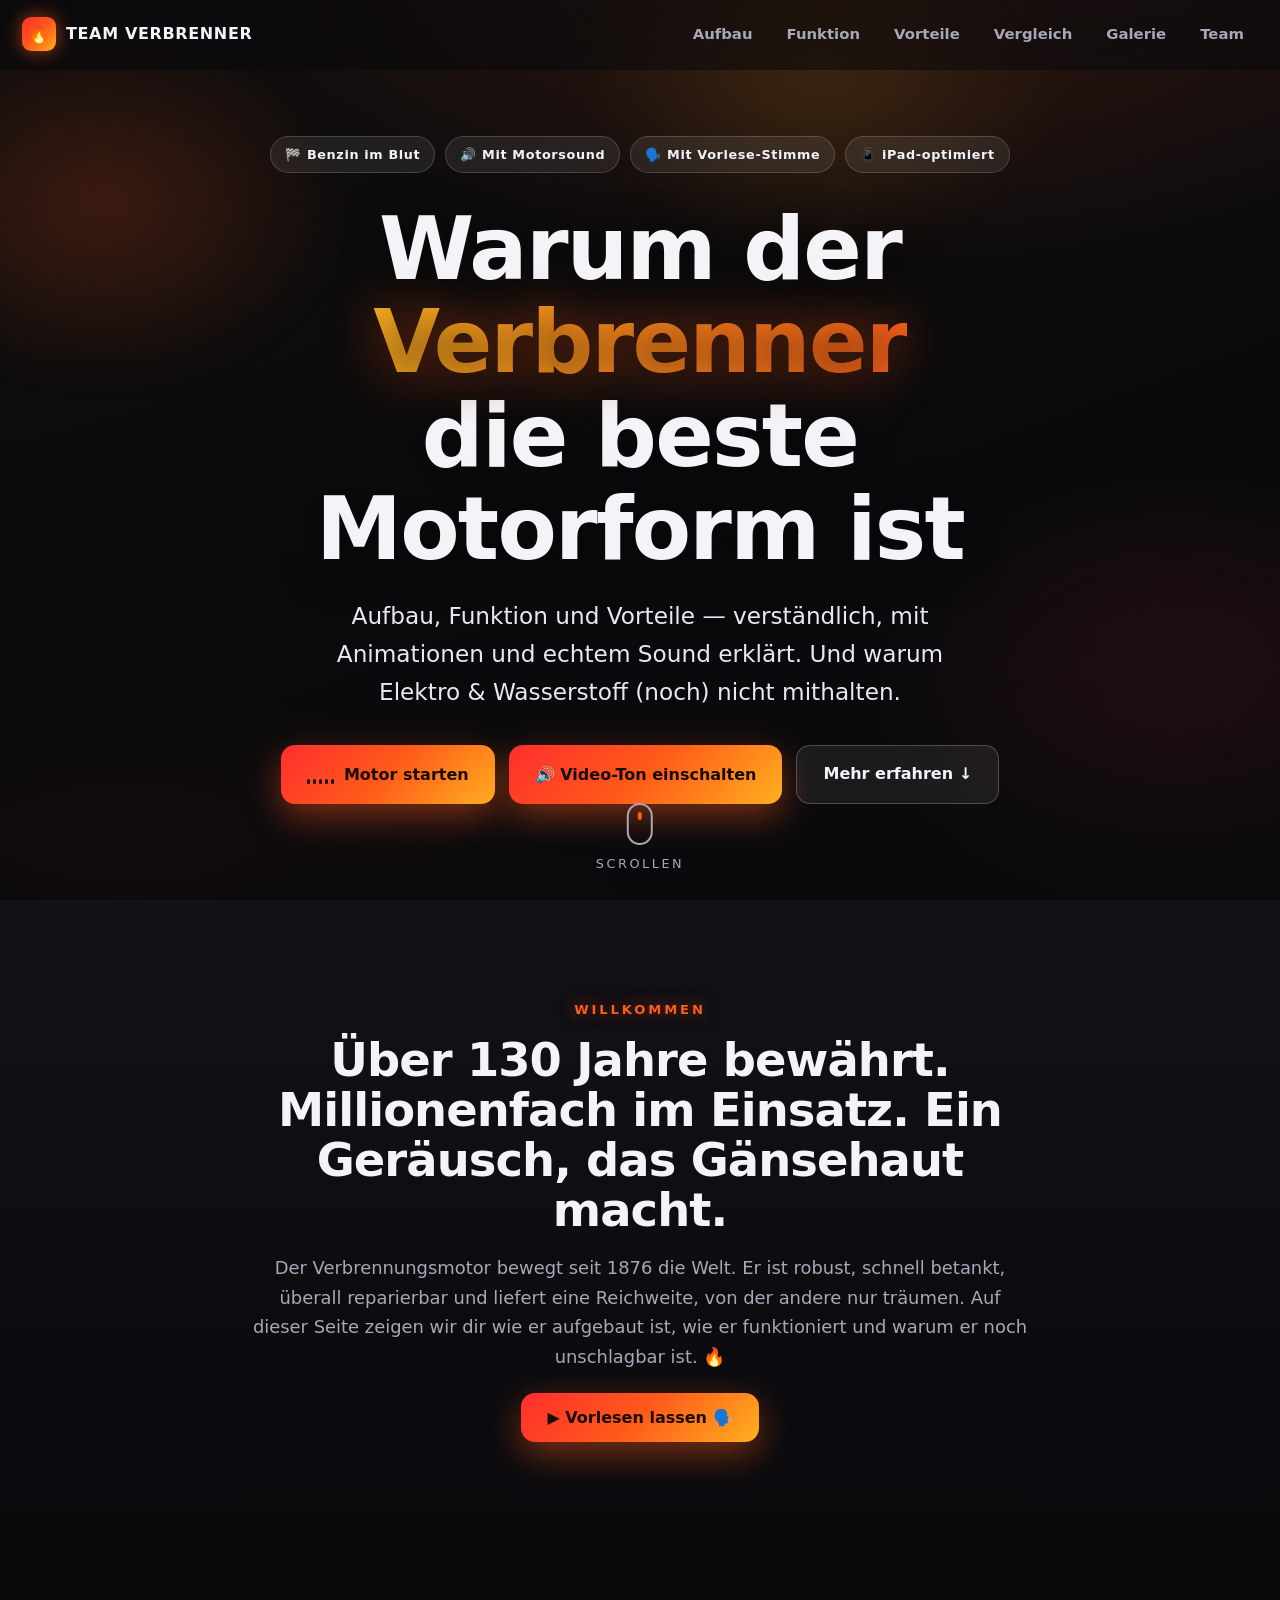
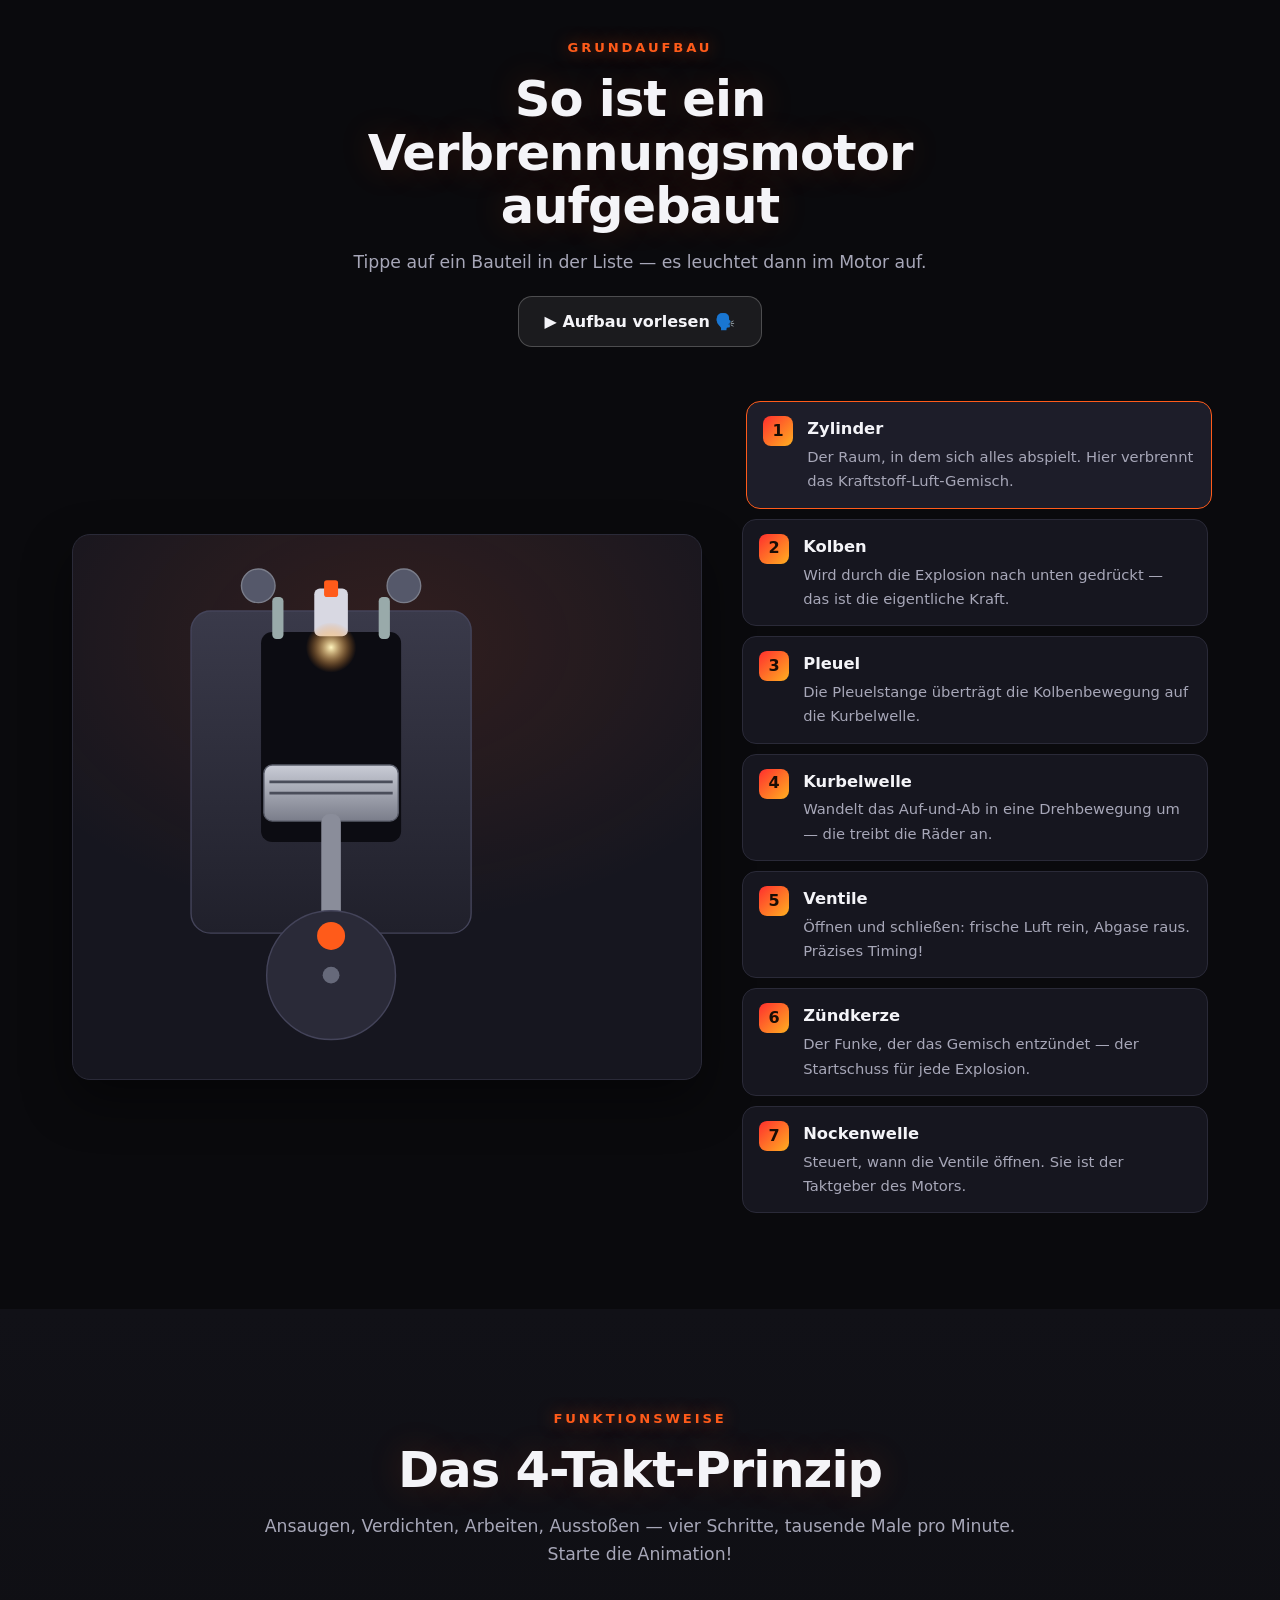
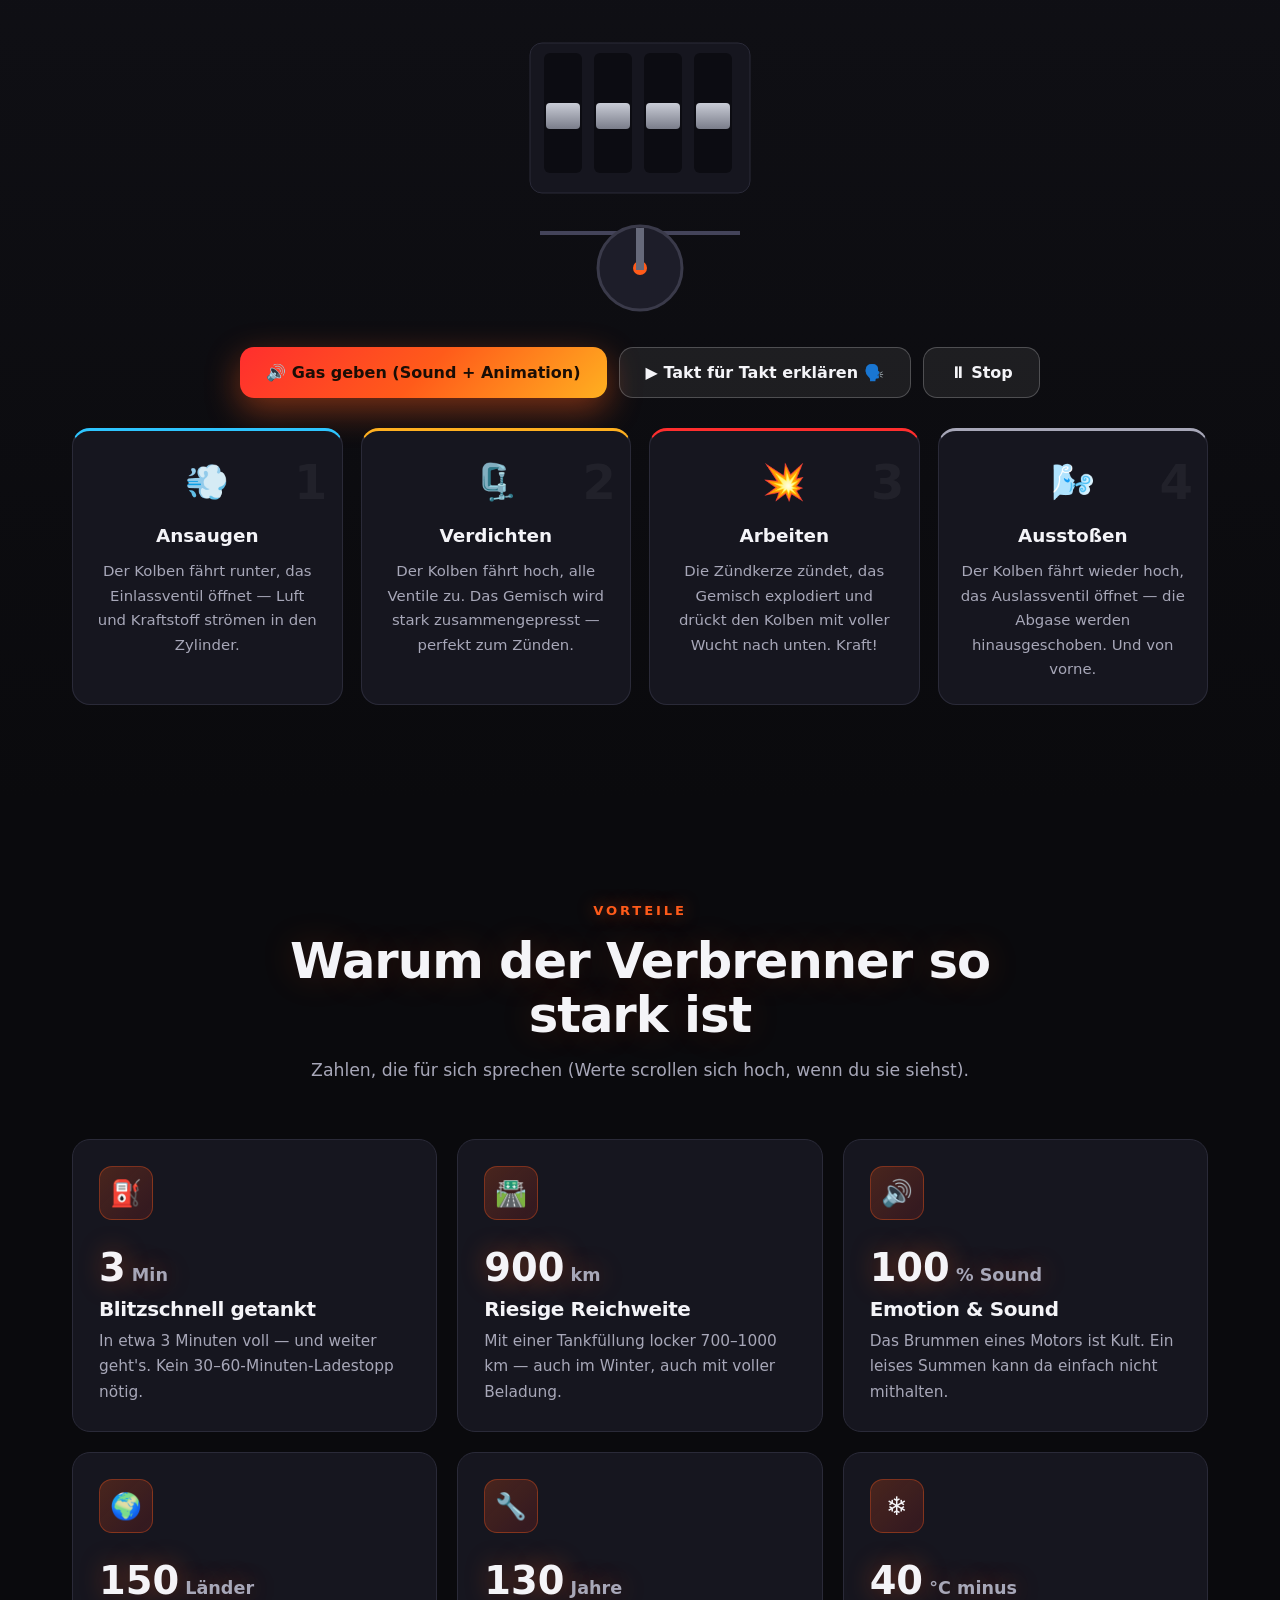
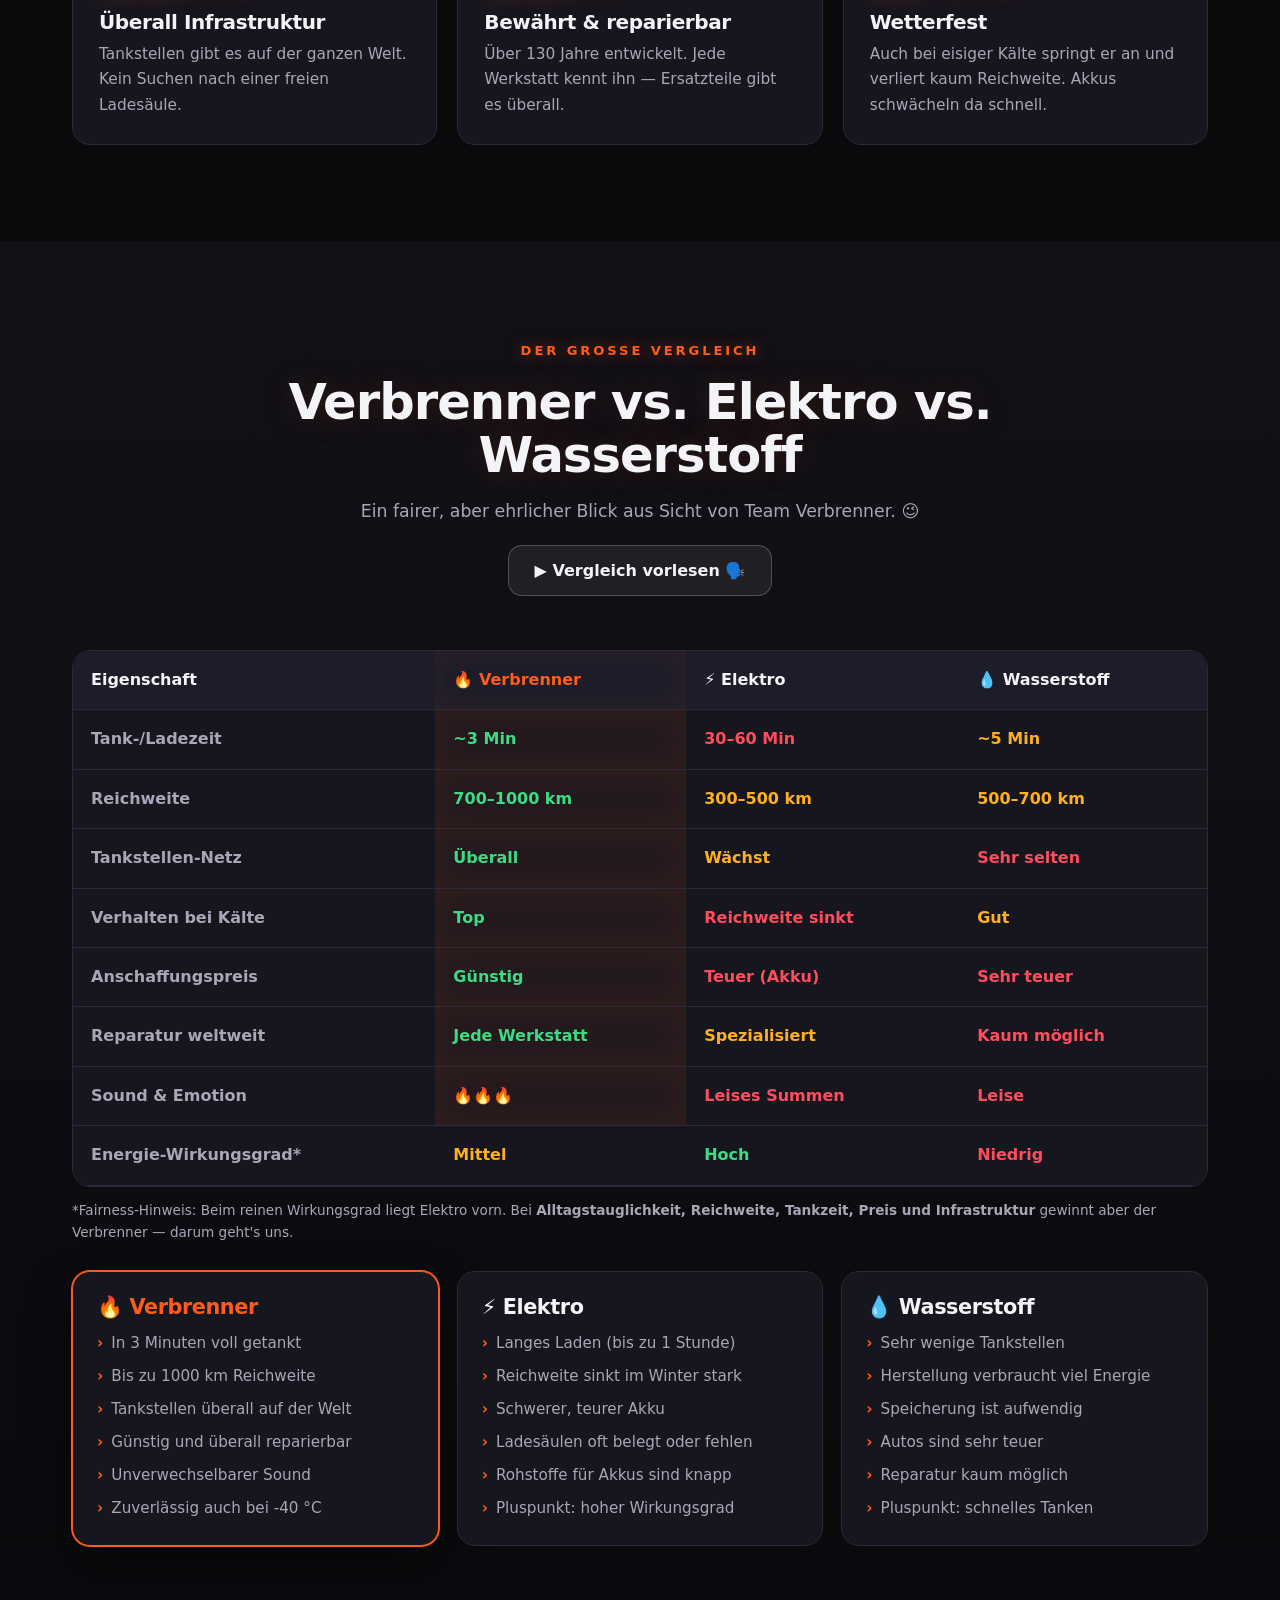
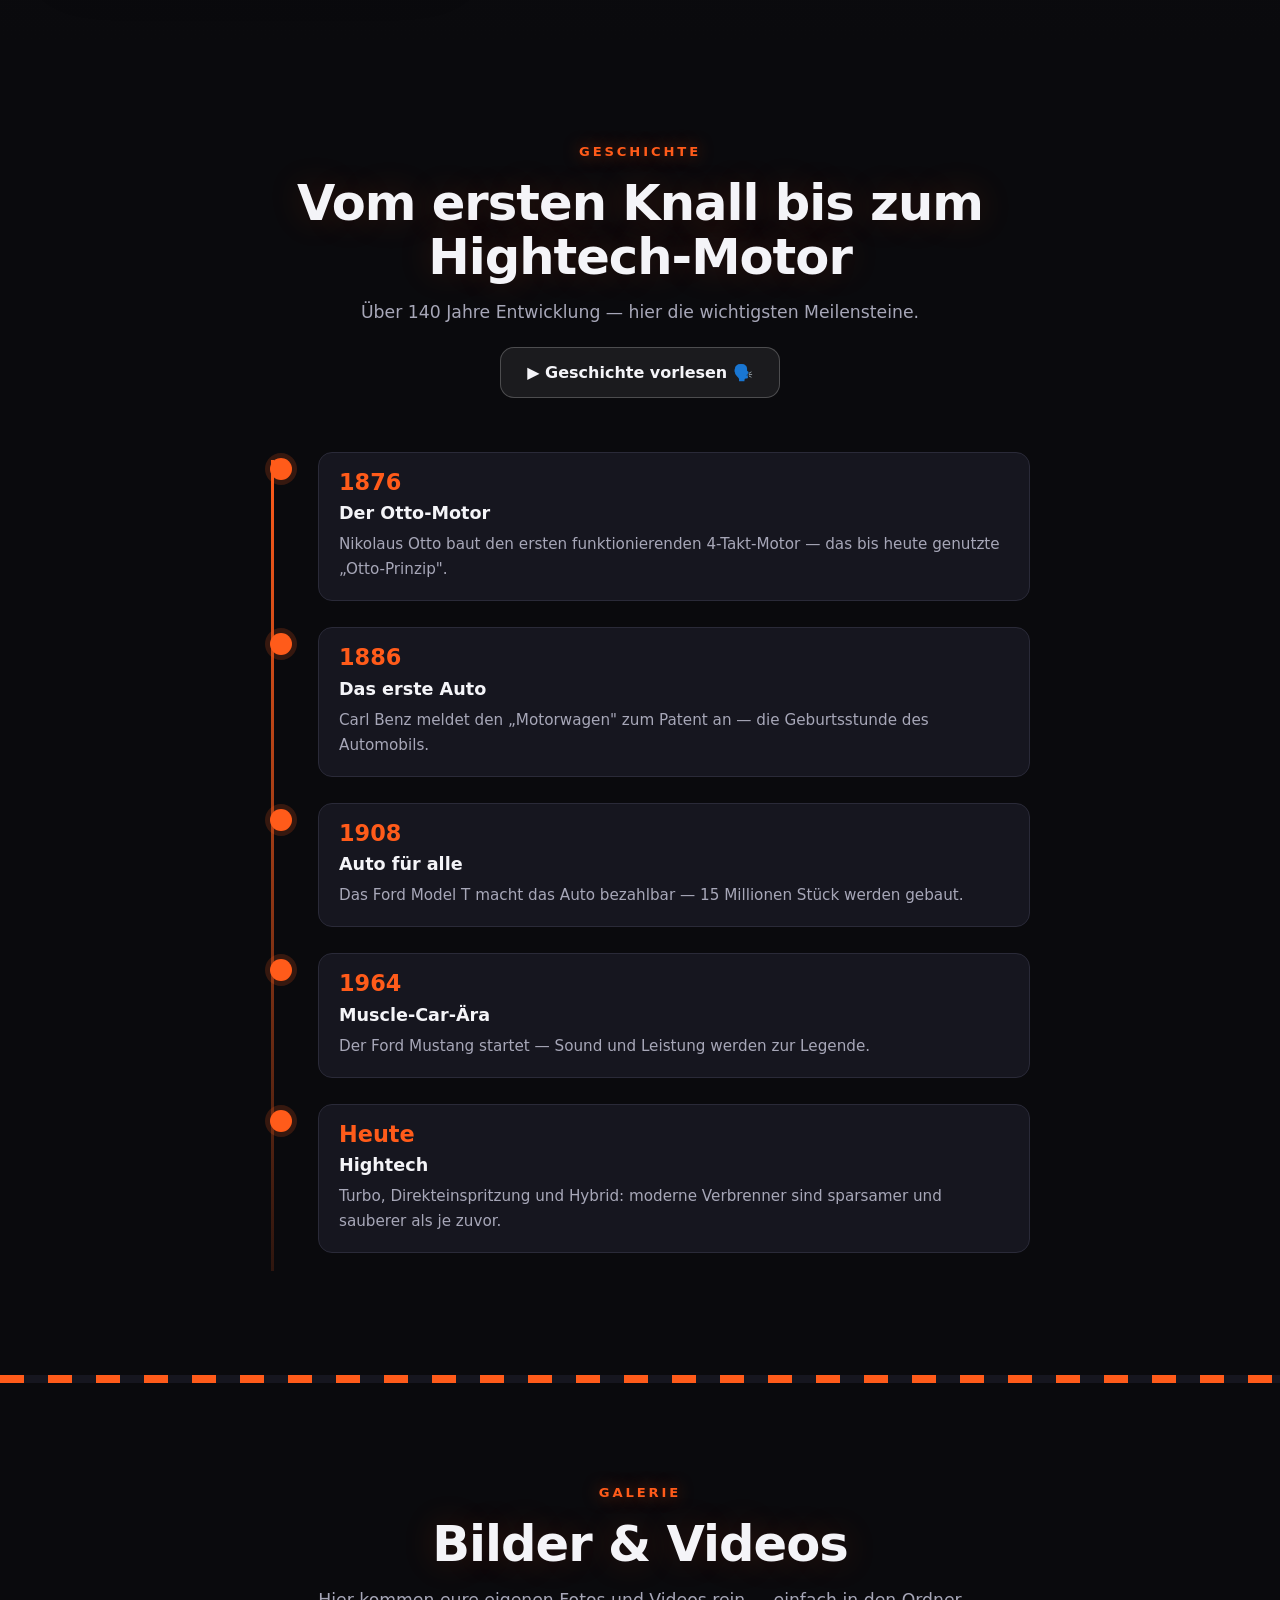
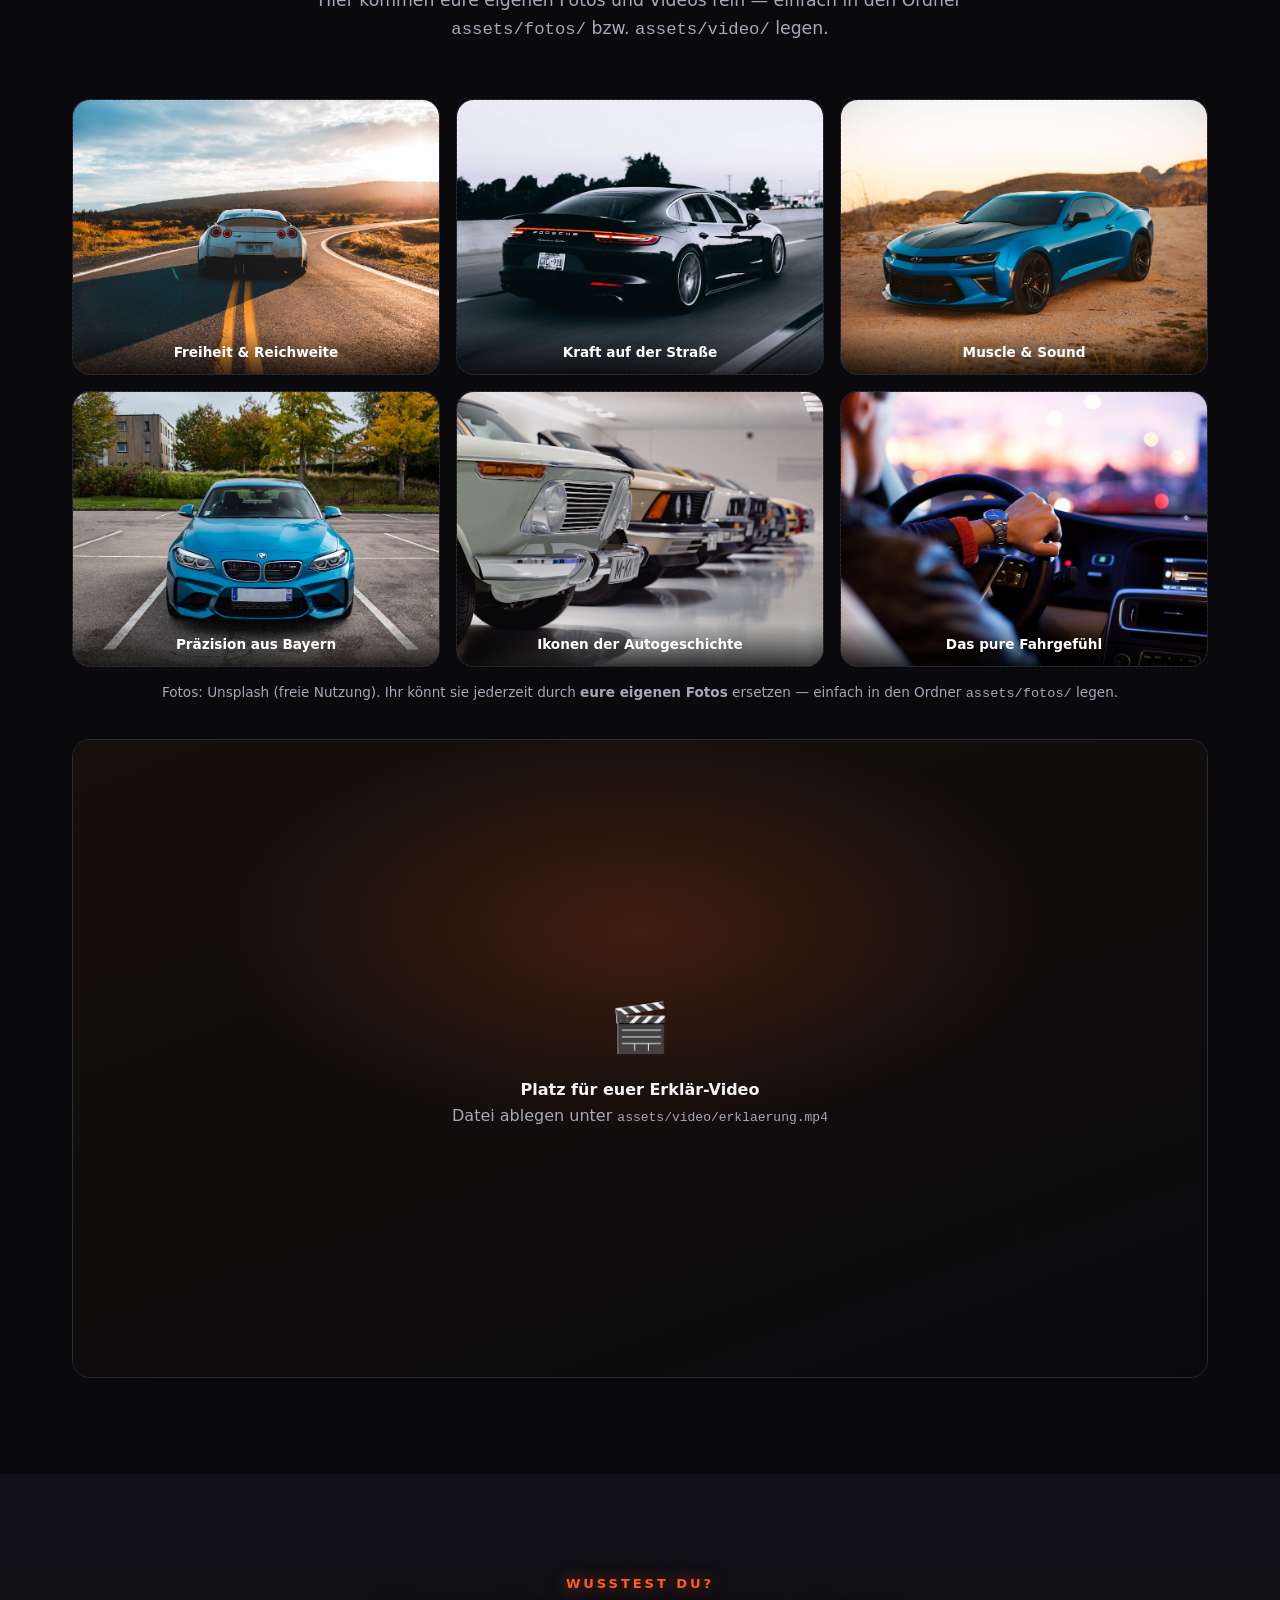
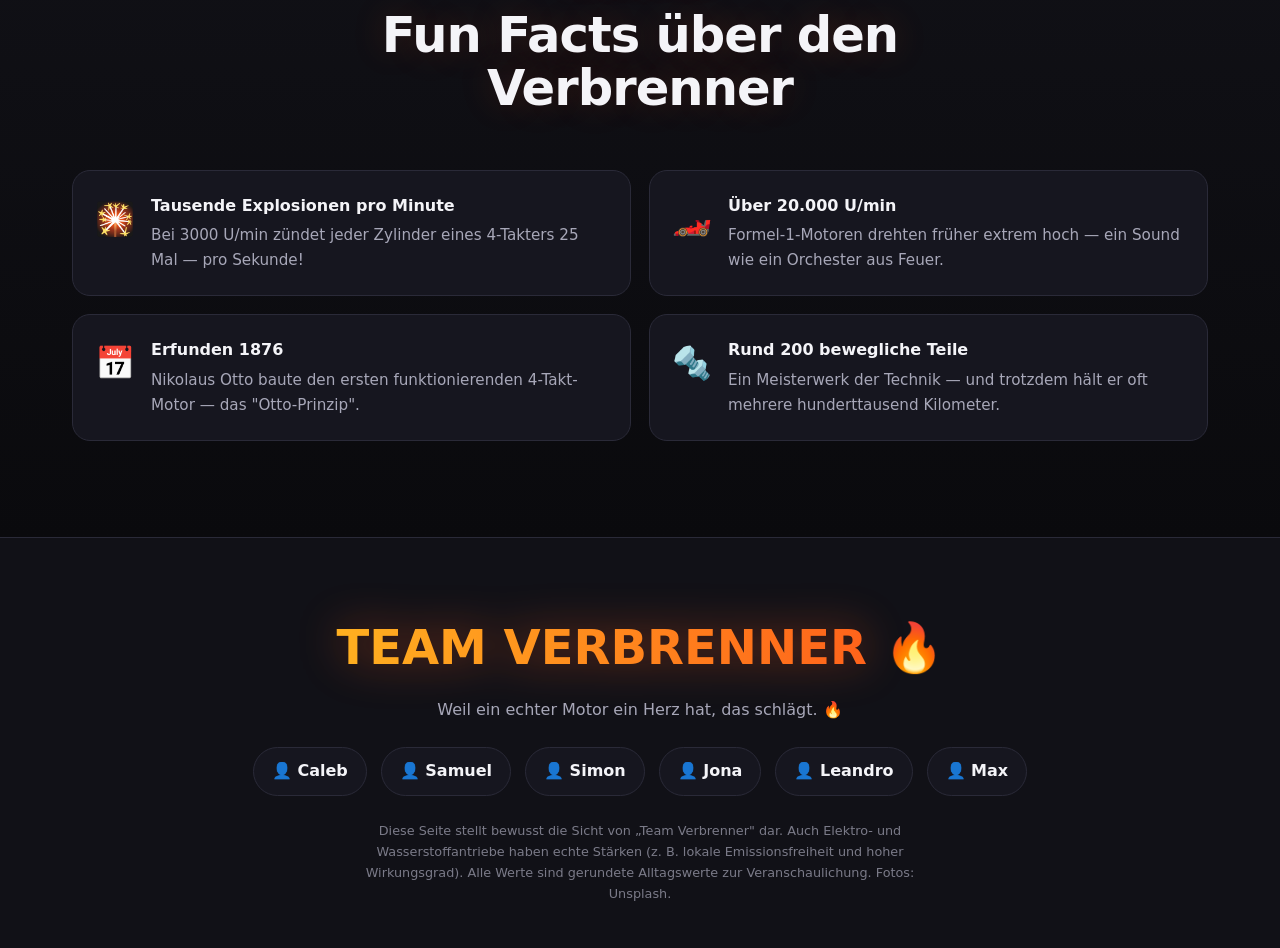
==== commit a45b651a: "feat: Animationen 10x krasser + Video-Ton-Schalter prominenter - Funken-Partikelsystem per Canvas im" ====
--- a/index.html
+++ b/index.html
@@ -38,6 +38,7 @@
     <div class="embers" id="embers"></div>
   </div>
   <div class="hero__overlay"></div>
+  <canvas id="sparks" aria-hidden="true"></canvas>
 
   <div class="hero__content">
     <div class="hero__badges">
@@ -53,7 +54,7 @@
         <span class="sound-wave" id="wave"><span></span><span></span><span></span><span></span><span></span></span>
         Motor starten
       </button>
-      <button class="btn btn--ghost" id="videoSound">🔇 Video-Ton an</button>
+      <button class="btn btn--flame" id="videoSound">🔊 Video-Ton einschalten</button>
       <a href="#aufbau" class="btn btn--ghost">Mehr erfahren ↓</a>
     </div>
   </div>
--- a/style.css
+++ b/style.css
@@ -466,3 +466,127 @@
   opacity: 0; transform: translateY(20px) scale(.8); pointer-events: none; transition: .25s;
 }
 .to-top.show { opacity: 1; transform: none; pointer-events: auto; }
+
+/* ============================================================
+   v3 — "10× KRASSER": Glow, Partikel, Puls, Reveals
+   ============================================================ */
+
+/* Funken-Canvas im Hero */
+canvas#sparks {
+  position: absolute; inset: 0; width: 100%; height: 100%;
+  z-index: 1; pointer-events: none;
+}
+
+/* Wandernde Hitze-Glut hinter dem Hero */
+.video-fallback::before {
+  content: ""; position: absolute; inset: -20%;
+  background:
+    radial-gradient(400px 300px at 20% 30%, rgba(255,91,26,.35), transparent 60%),
+    radial-gradient(500px 360px at 80% 70%, rgba(255,46,46,.30), transparent 60%),
+    radial-gradient(400px 300px at 60% 20%, rgba(255,176,32,.25), transparent 60%);
+  animation: heatMove 14s ease-in-out infinite alternate;
+  filter: blur(20px);
+}
+@keyframes heatMove {
+  0%   { transform: translate(0,0) scale(1); }
+  50%  { transform: translate(4%, -3%) scale(1.15); }
+  100% { transform: translate(-4%, 3%) scale(1.05); }
+}
+
+/* Flammen-Text: fließender Verlauf + Glühen */
+.flame-text {
+  background-size: 220% auto;
+  animation: flameShift 3s linear infinite;
+  filter: drop-shadow(0 0 22px rgba(255,91,26,.45));
+}
+@keyframes flameShift { 0% { background-position: 0% 50%; } 100% { background-position: 220% 50%; } }
+
+/* Hero-Titel: dramatischer Auftritt + Dauerglühen */
+.hero h1 { animation: titleIn 1.1s cubic-bezier(.2,.8,.2,1) both, titleGlow 3.5s ease-in-out 1.1s infinite; }
+@keyframes titleIn {
+  0% { opacity: 0; transform: translateY(46px) scale(.88); filter: blur(14px); }
+  100% { opacity: 1; transform: none; filter: none; }
+}
+@keyframes titleGlow {
+  0%,100% { text-shadow: 0 6px 40px rgba(0,0,0,.6); }
+  50% { text-shadow: 0 6px 40px rgba(0,0,0,.6), 0 0 60px rgba(255,91,26,.5); }
+}
+.hero p.lead { animation: fadeUp 1s ease .3s both; }
+.hero__badges { animation: fadeUp 1s ease .15s both; }
+.hero__cta { animation: fadeUp 1s ease .45s both; }
+@keyframes fadeUp { 0% { opacity: 0; transform: translateY(24px); } 100% { opacity: 1; transform: none; } }
+
+/* Flammen-Buttons pulsieren */
+.btn--flame { animation: btnPulse 2.2s ease-in-out infinite; }
+@keyframes btnPulse {
+  0%,100% { box-shadow: 0 12px 34px rgba(255,91,26,.45); }
+  50%     { box-shadow: 0 14px 50px rgba(255,91,26,.9), 0 0 24px rgba(255,176,32,.6); }
+}
+
+/* Ton-Knopf hervorheben */
+#videoSound { animation: soundNudge 1.8s ease-in-out infinite; }
+@keyframes soundNudge {
+  0%,100% { box-shadow: 0 0 0 0 rgba(255,91,26,.55); }
+  50%     { box-shadow: 0 0 0 10px rgba(255,91,26,0); }
+}
+
+/* Nav-Logo pulsiert */
+.nav .brand .logo { animation: logoPulse 2.6s ease-in-out infinite; }
+@keyframes logoPulse {
+  0%,100% { box-shadow: 0 0 18px rgba(255,91,26,.6); }
+  50%     { box-shadow: 0 0 34px rgba(255,91,26,1); transform: rotate(-4deg); }
+}
+
+/* Überschriften-Glühen */
+.section__head h2 { text-shadow: 0 0 34px rgba(255,91,26,.18); }
+.kicker { text-shadow: 0 0 16px rgba(255,91,26,.5); }
+
+/* Reveal: dramatischer (Scale + Blur) */
+.reveal {
+  transform: translateY(48px) scale(.955); filter: blur(6px);
+  transition: opacity .8s ease, transform .8s cubic-bezier(.2,.8,.2,1), filter .8s ease;
+}
+.reveal.in { opacity: 1; transform: none; filter: none; }
+
+/* Karten: stärkeres Anheben + Glühen + leichte Neigung */
+.card { transition: transform .25s cubic-bezier(.2,.8,.2,1), border-color .25s, box-shadow .25s; }
+.card:hover {
+  transform: translateY(-10px) scale(1.02);
+  box-shadow: 0 26px 60px rgba(255,91,26,.4), 0 0 0 1px var(--flame);
+}
+.card__icon { transition: transform .3s; }
+.card:hover .card__icon { transform: scale(1.15) rotate(-6deg); }
+
+/* Vorteils-Zahlen glühen */
+.stat { text-shadow: 0 0 26px rgba(255,91,26,.4); }
+
+/* Galerie-Fotos: Glüh-Rahmen beim Hover */
+.photo { position: relative; }
+.photo::after {
+  content: ""; position: absolute; inset: 0; border-radius: inherit; pointer-events: none;
+  box-shadow: inset 0 0 0 0 transparent; transition: box-shadow .3s;
+}
+.photo:hover::after { box-shadow: inset 0 0 0 3px var(--flame), 0 0 34px rgba(255,91,26,.5); }
+
+/* Timeline-Punkte pulsieren */
+.tl-dot { animation: dotPulse 2.2s ease-in-out infinite; }
+@keyframes dotPulse {
+  0%,100% { box-shadow: 0 0 0 5px rgba(255,91,26,.18); }
+  50%     { box-shadow: 0 0 0 8px rgba(255,91,26,.06), 0 0 22px rgba(255,91,26,.8); }
+}
+
+/* Vergleichs-Gewinnerspalte glüht sanft */
+.col-win { box-shadow: inset 0 0 30px rgba(255,91,26,.08); }
+
+/* Stroke-Karten: kleiner Schwebeeffekt */
+.stroke { transition: transform .3s, box-shadow .3s, border-color .3s; }
+.stroke:hover { transform: translateY(-6px); box-shadow: 0 16px 40px rgba(0,0,0,.4); }
+
+/* Divider heller/breiter */
+.divider { height: 8px; }
+
+@media (prefers-reduced-motion: reduce) {
+  .flame-text, .hero h1, .hero p.lead, .hero__badges, .hero__cta,
+  .btn--flame, #videoSound, .nav .brand .logo, .tl-dot { animation: none !important; }
+  .reveal { filter: none; transform: none; }
+}
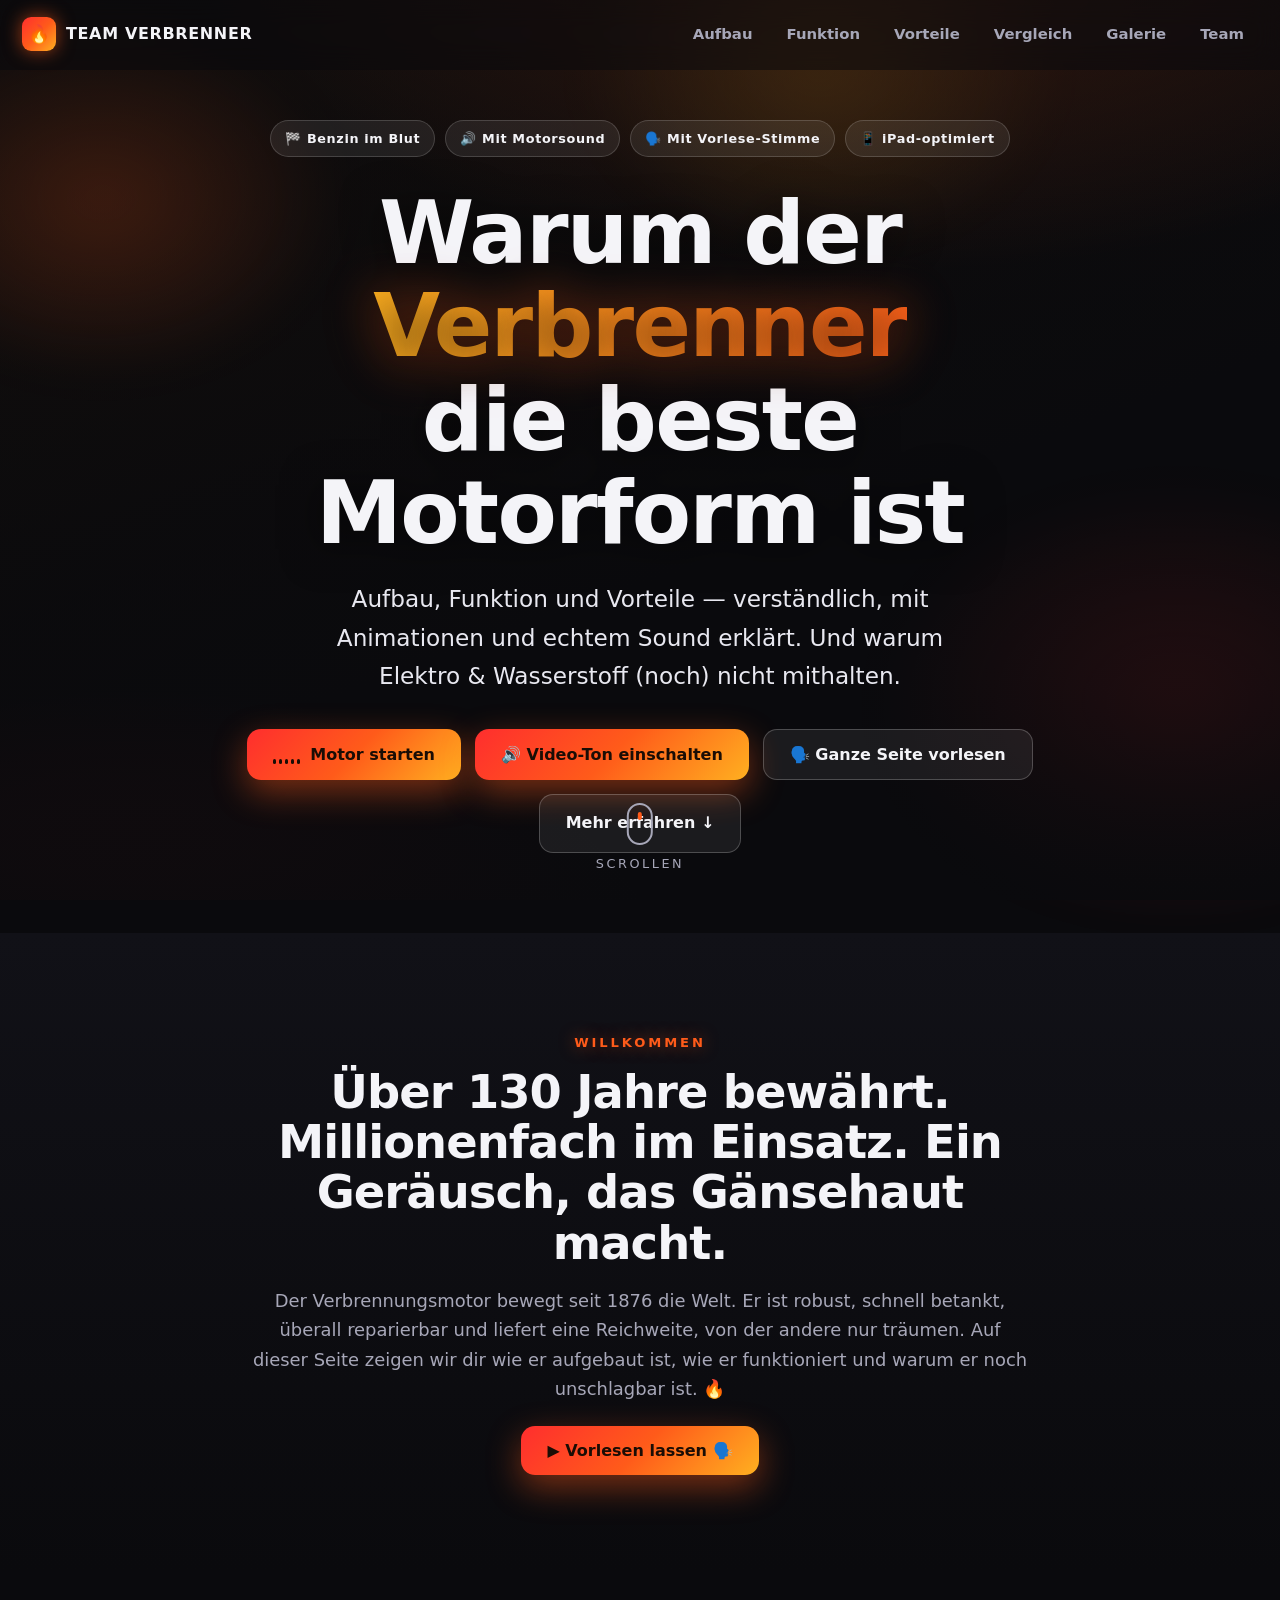
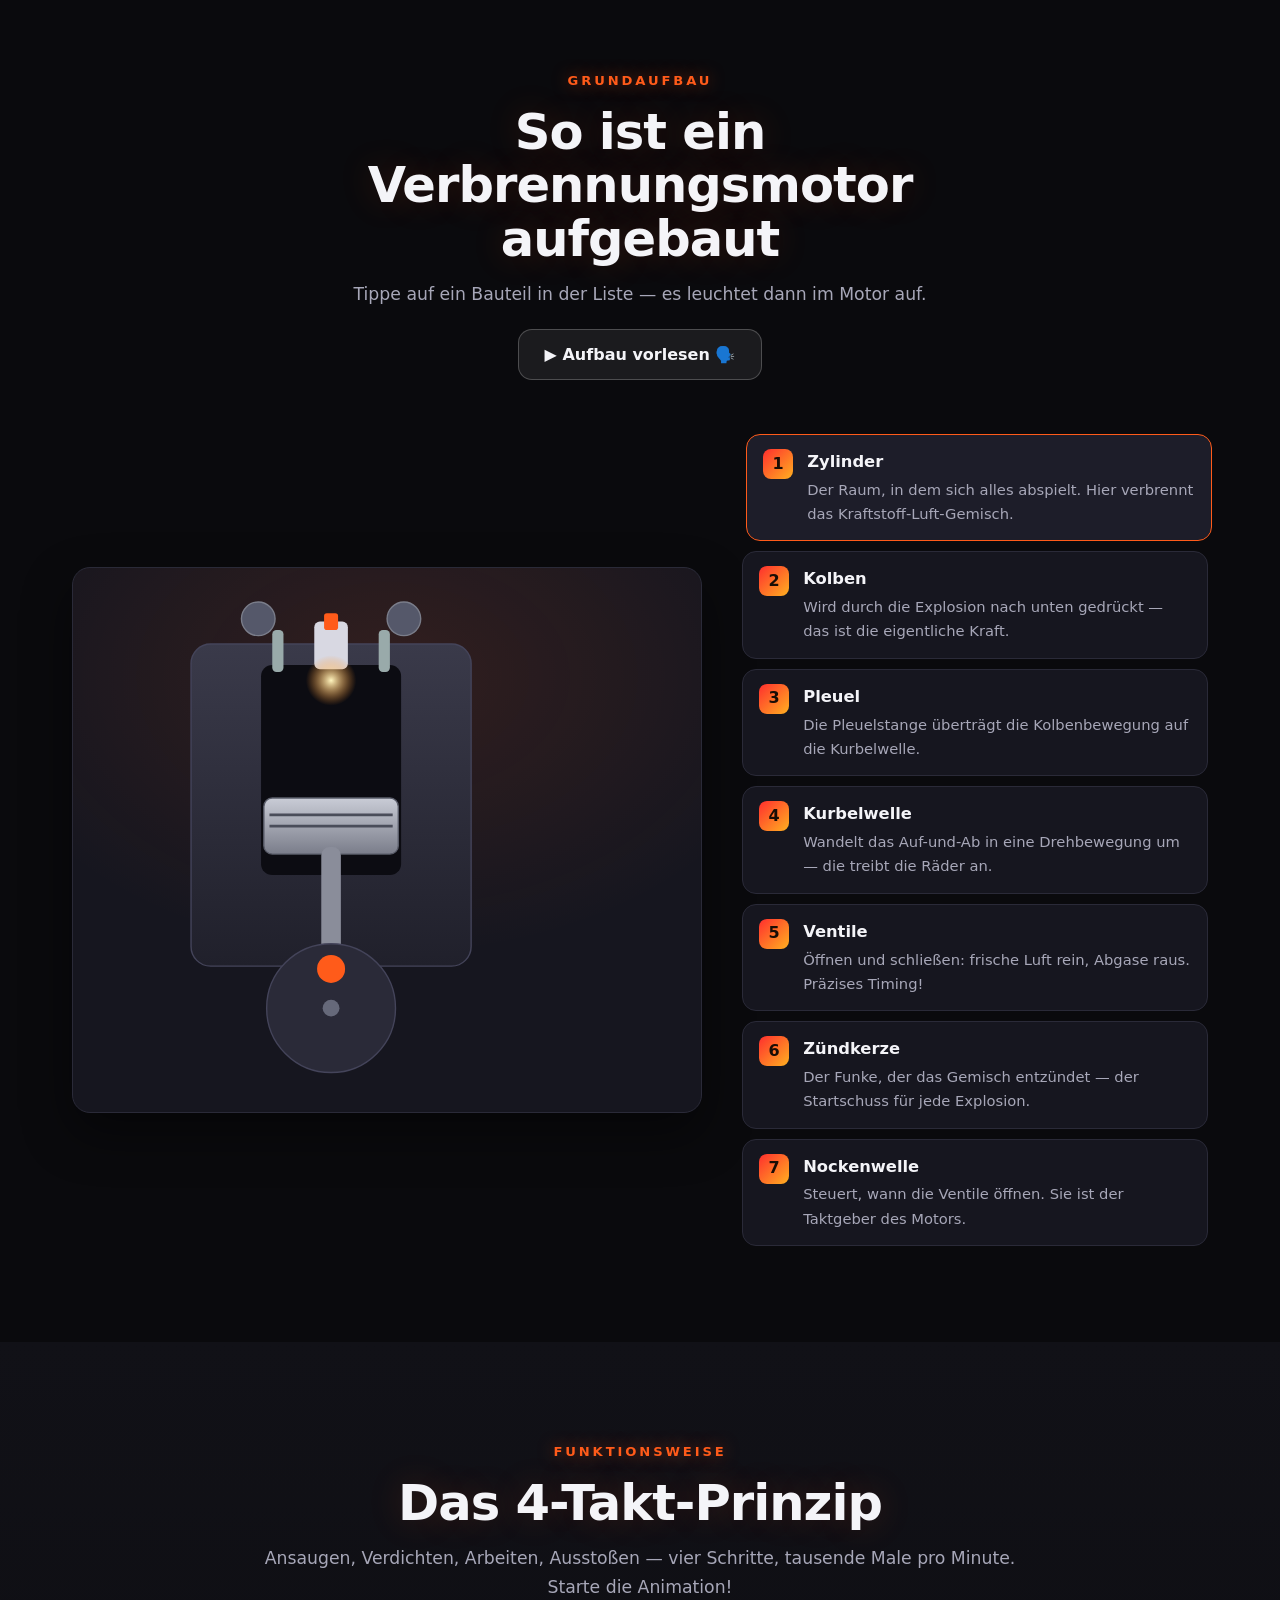
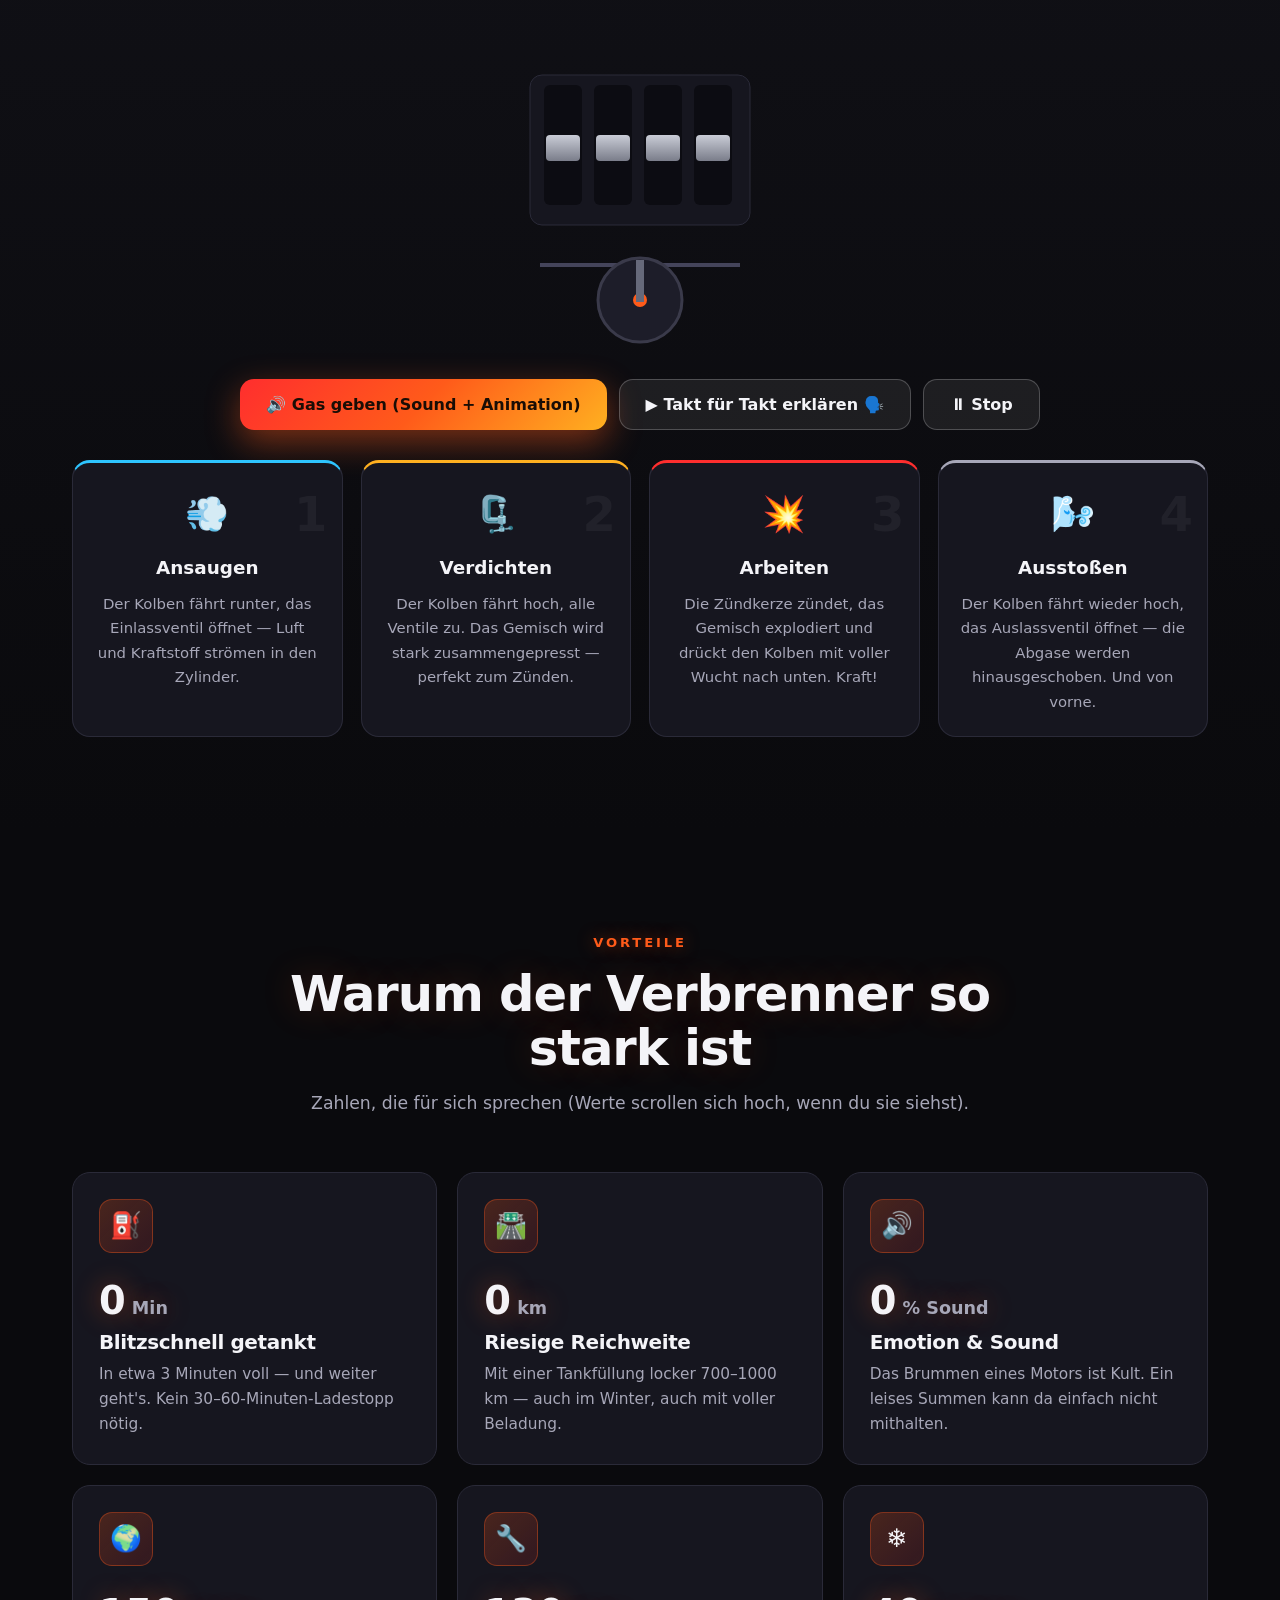
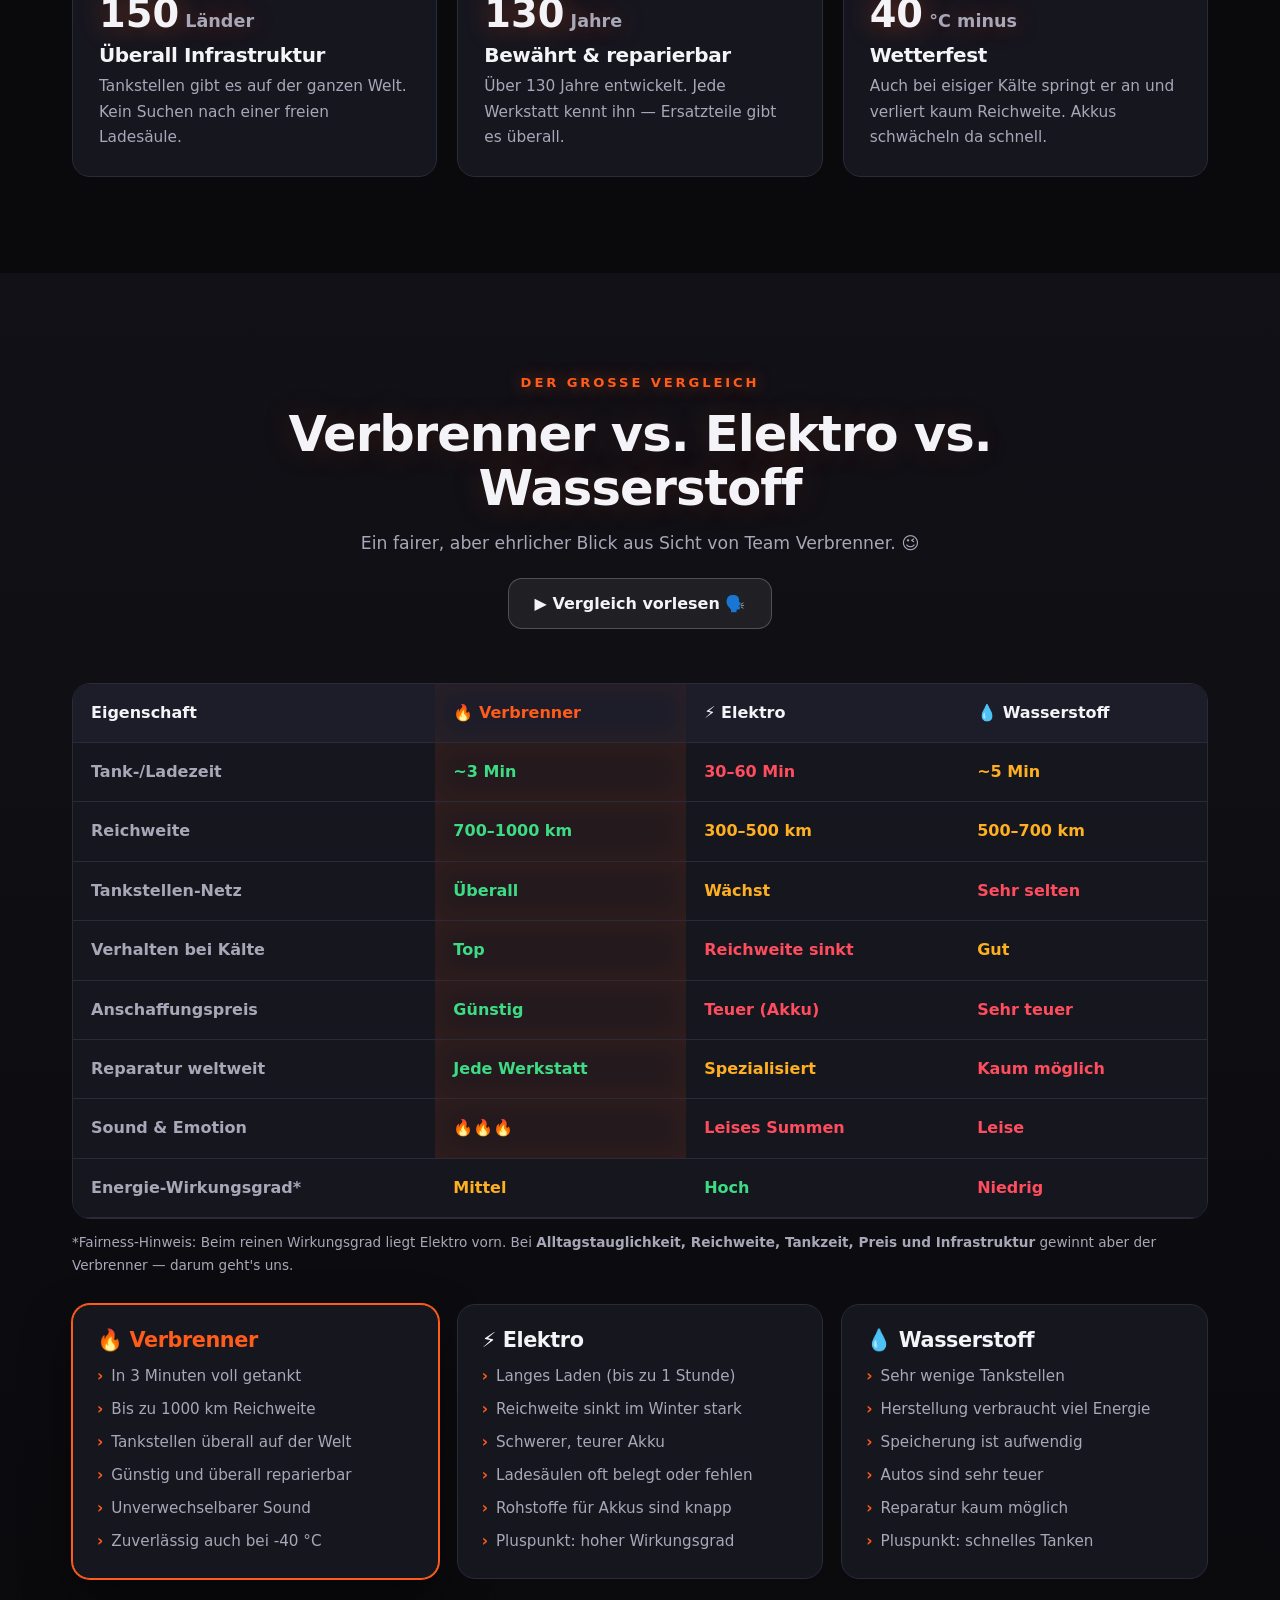
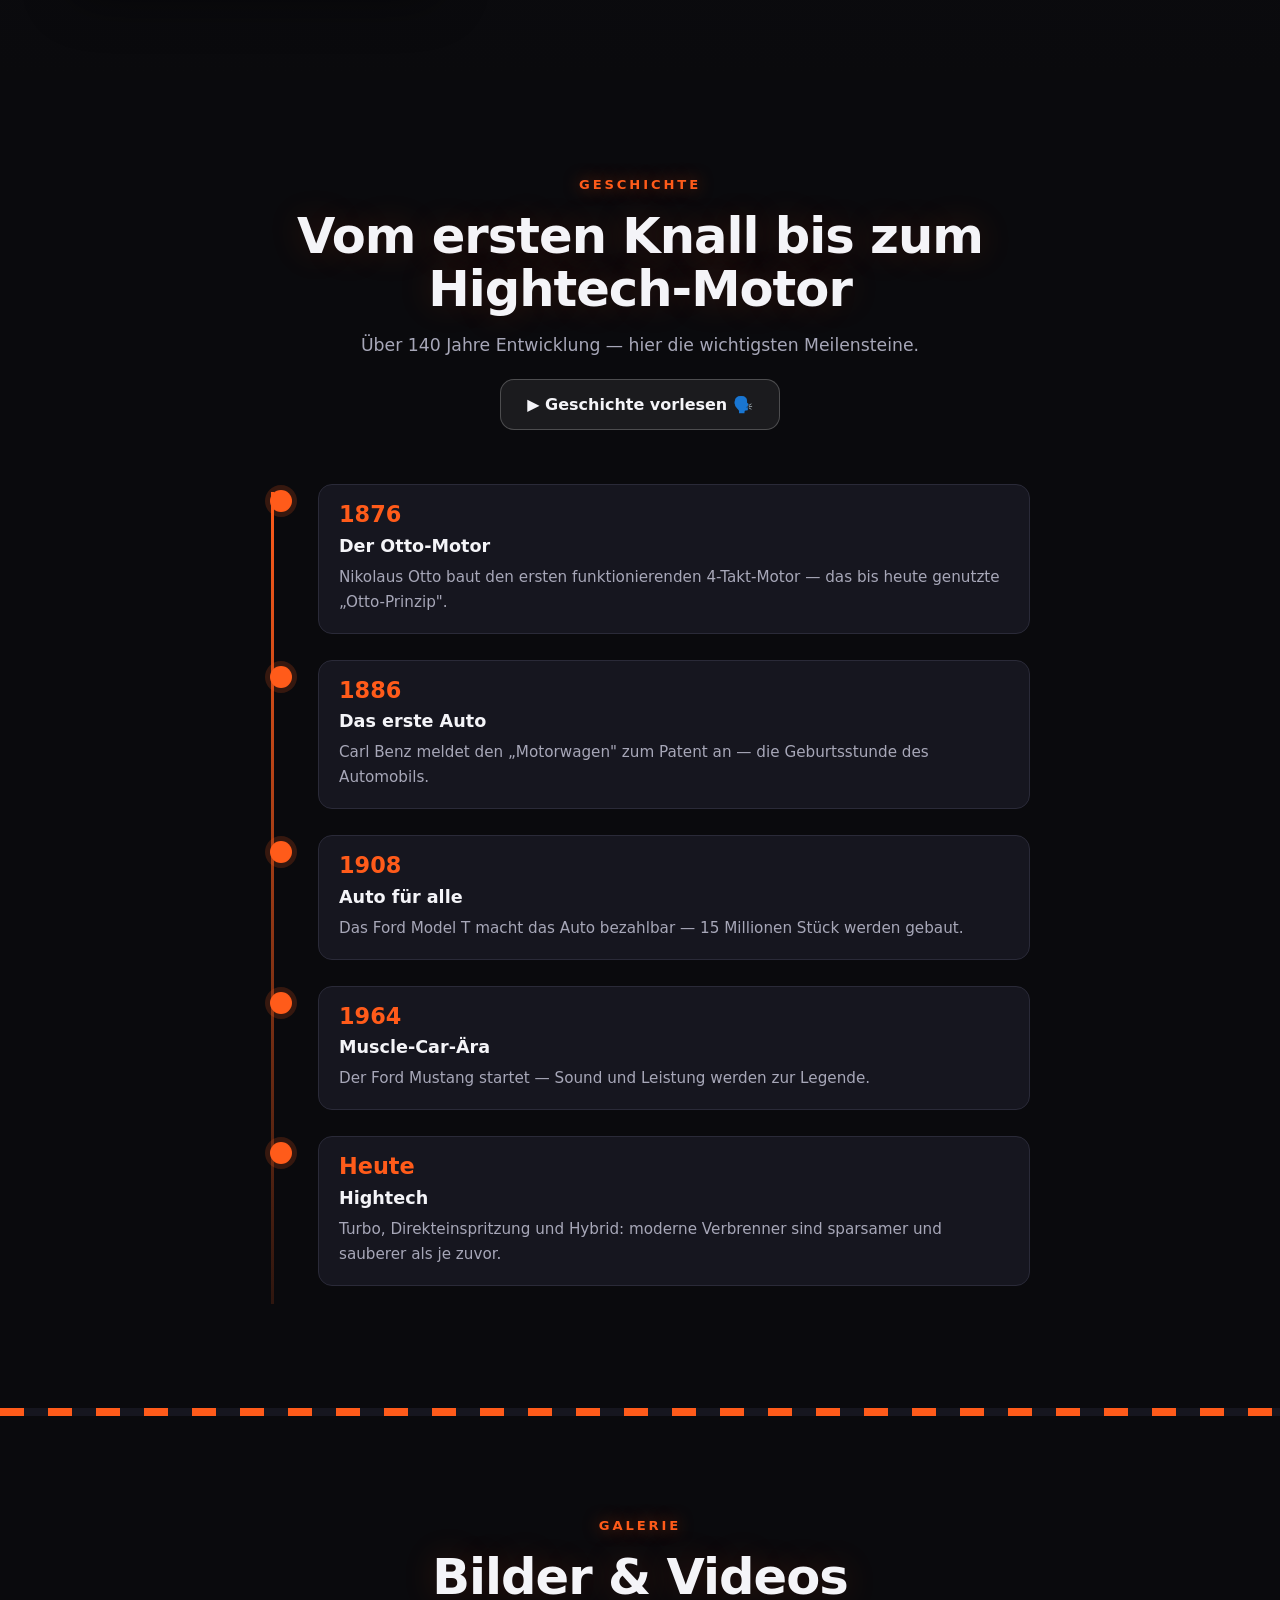
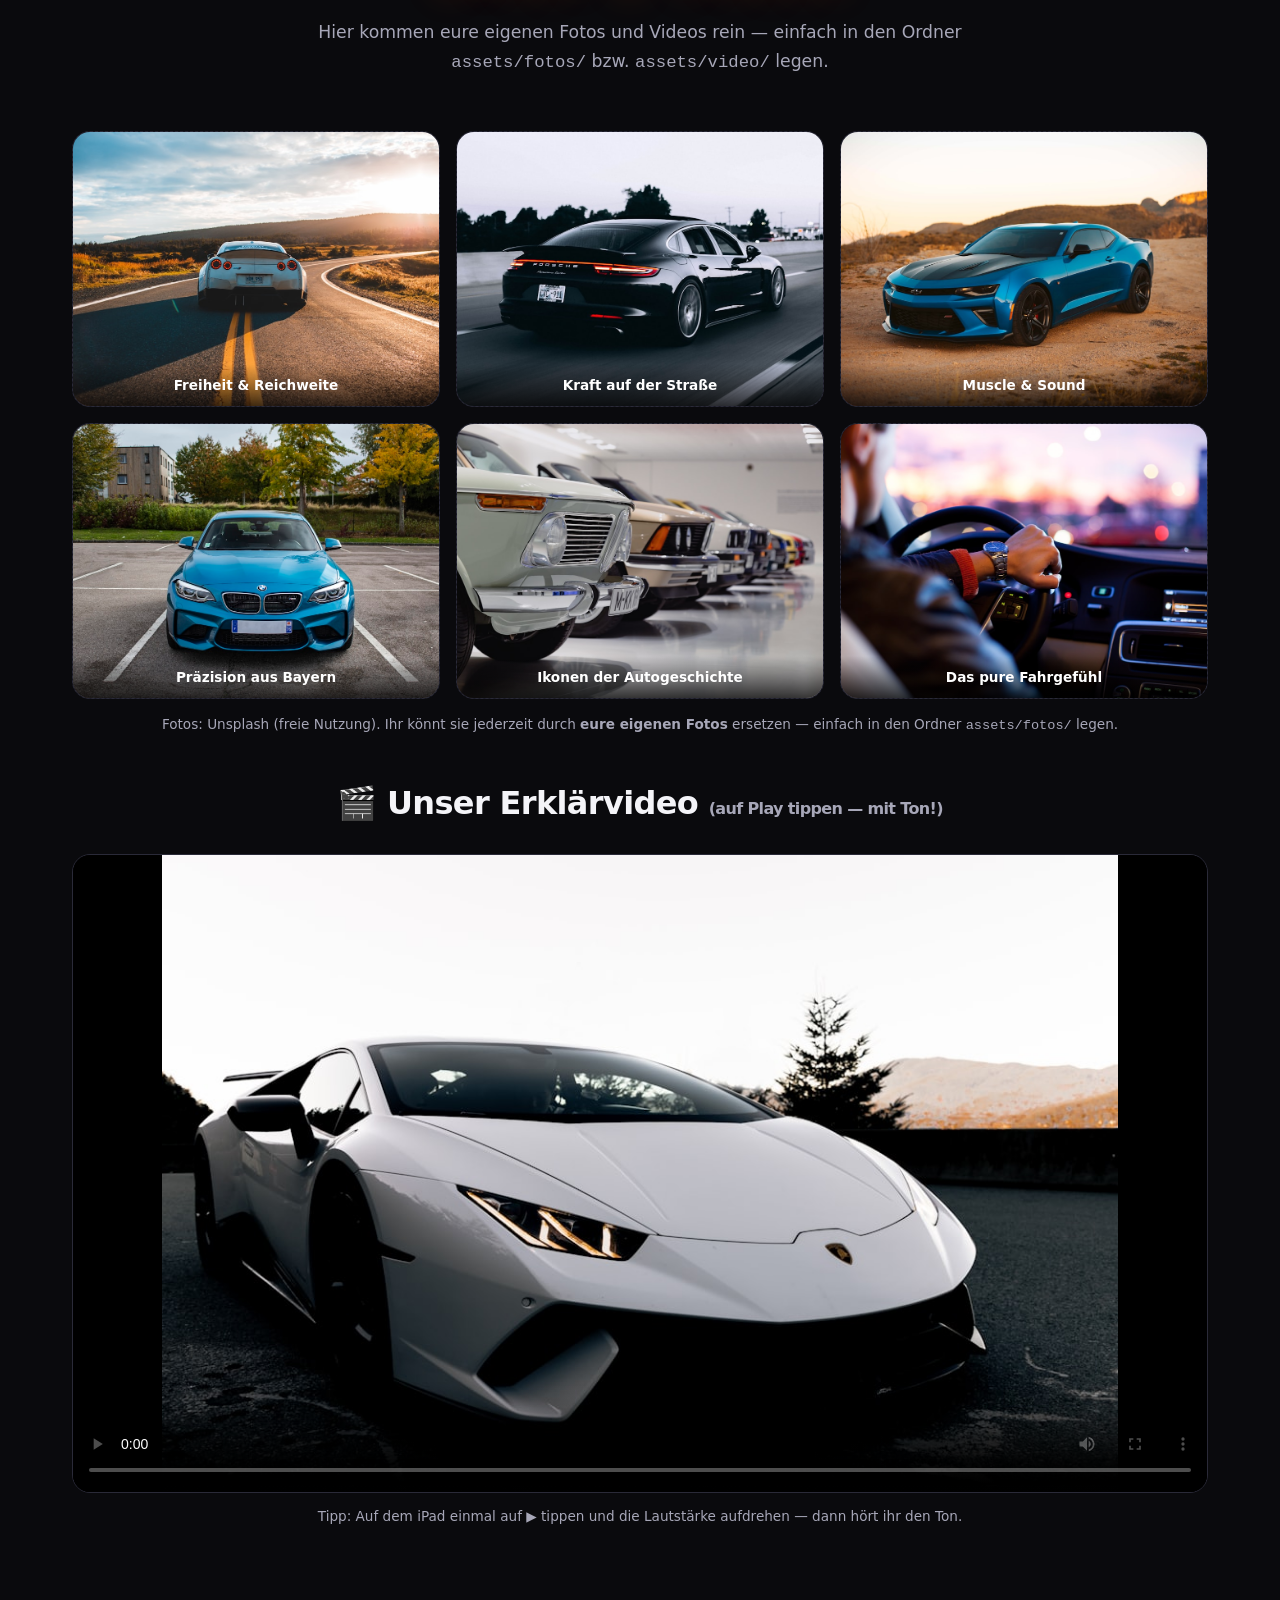
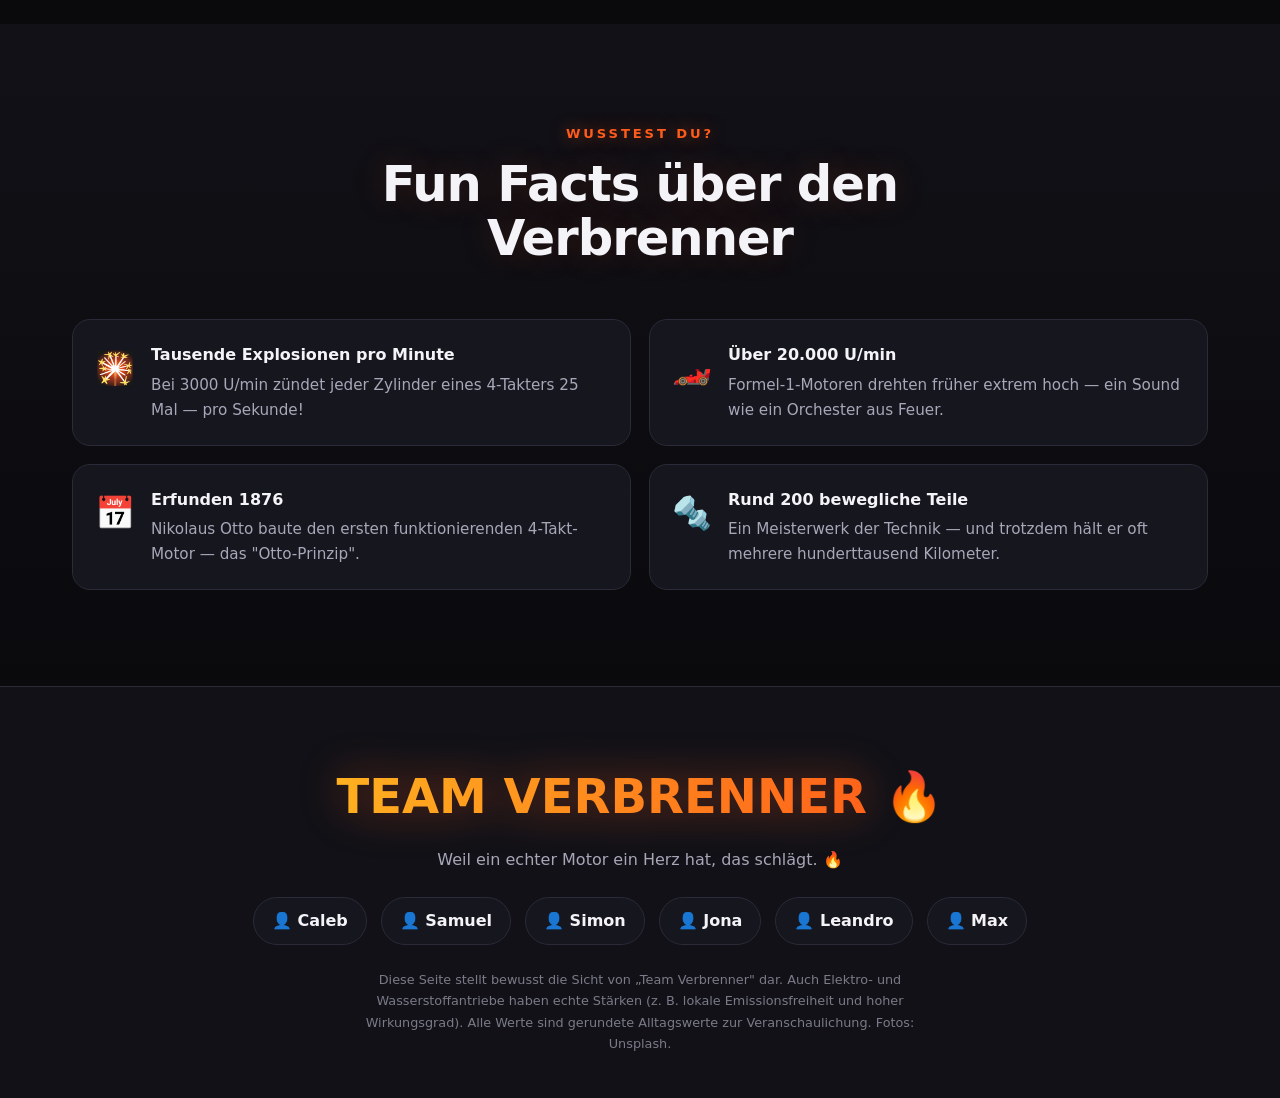
==== commit bcb1dce4: "fix: Vorlese-Stimme robuster + echtes Erklaervideo mit Ton - Erklaervideo im Galerie-Bereich: spielt" ====
--- a/index.html
+++ b/index.html
@@ -55,6 +55,7 @@
         Motor starten
       </button>
       <button class="btn btn--flame" id="videoSound">🔊 Video-Ton einschalten</button>
+      <button class="btn btn--ghost" id="readAll">🗣️ Ganze Seite vorlesen</button>
       <a href="#aufbau" class="btn btn--ghost">Mehr erfahren ↓</a>
     </div>
   </div>
@@ -367,22 +368,16 @@
       Fotos: Unsplash (freie Nutzung). Ihr könnt sie jederzeit durch <b>eure eigenen Fotos</b> ersetzen — einfach in den Ordner <code>assets/fotos/</code> legen.
     </p>
 
+    <h3 style="text-align:center; margin-top:48px; font-size:clamp(1.4rem,3vw,2rem)">🎬 Unser Erklärvideo <span style="color:var(--muted); font-size:1rem; font-weight:600">(auf Play tippen — mit Ton!)</span></h3>
     <div class="video-block reveal">
-      <!--
-        ▶▶▶ ZWEITES VIDEO (z.B. Motor-Erklärung) ◀◀◀
-        Datei als assets/video/erklaerung.mp4 ablegen und das <video> aktivieren.
-      -->
-      <video controls playsinline poster="" style="display:none">
-        <source src="assets/video/erklaerung.mp4" type="video/mp4">
+      <video id="erklaervideo" controls playsinline preload="metadata" poster="assets/fotos/motor.jpg">
+        <source src="assets/video/start.mp4" type="video/mp4">
+        Dein Browser kann das Video leider nicht abspielen.
       </video>
-      <div class="video-placeholder">
-        <div>
-          <div class="big">🎬</div>
-          <b style="color:var(--text)">Platz für euer Erklär-Video</b>
-          <p>Datei ablegen unter <code>assets/video/erklaerung.mp4</code></p>
-        </div>
-      </div>
-    </div>
+    </div>
+    <p style="color:var(--muted); font-size:.85rem; margin-top:12px; text-align:center">
+      Tipp: Auf dem iPad einmal auf ▶ tippen und die Lautstärke aufdrehen — dann hört ihr den Ton.
+    </p>
   </div>
 </section>
 
--- a/style.css
+++ b/style.css
@@ -339,7 +339,7 @@
   margin-top: 34px; border-radius: var(--radius); overflow: hidden; border: 1px solid var(--line);
   background: #000; position: relative; aspect-ratio: 16/9;
 }
-.video-block video { width: 100%; height: 100%; object-fit: cover; }
+.video-block video { width: 100%; height: 100%; object-fit: contain; background: #000; }
 .video-placeholder {
   position: absolute; inset: 0; display: grid; place-items: center; text-align: center;
   background:
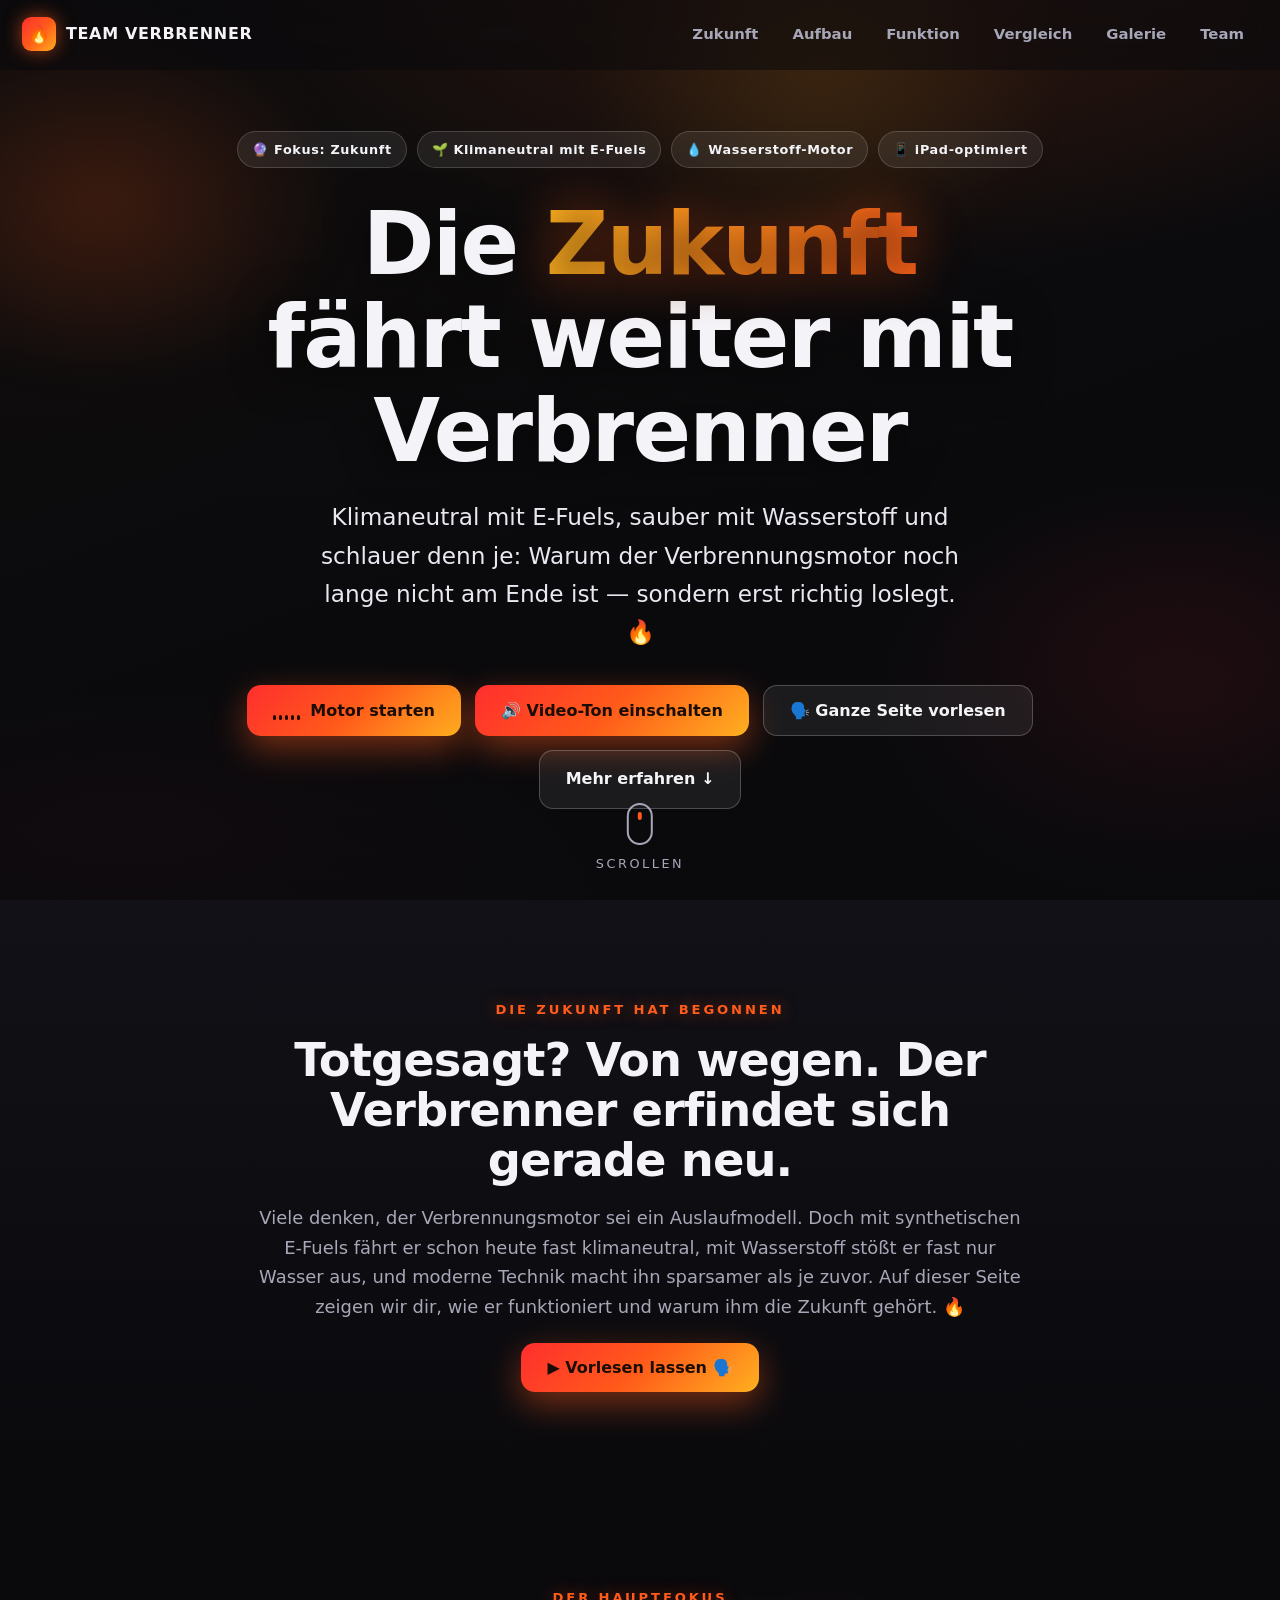
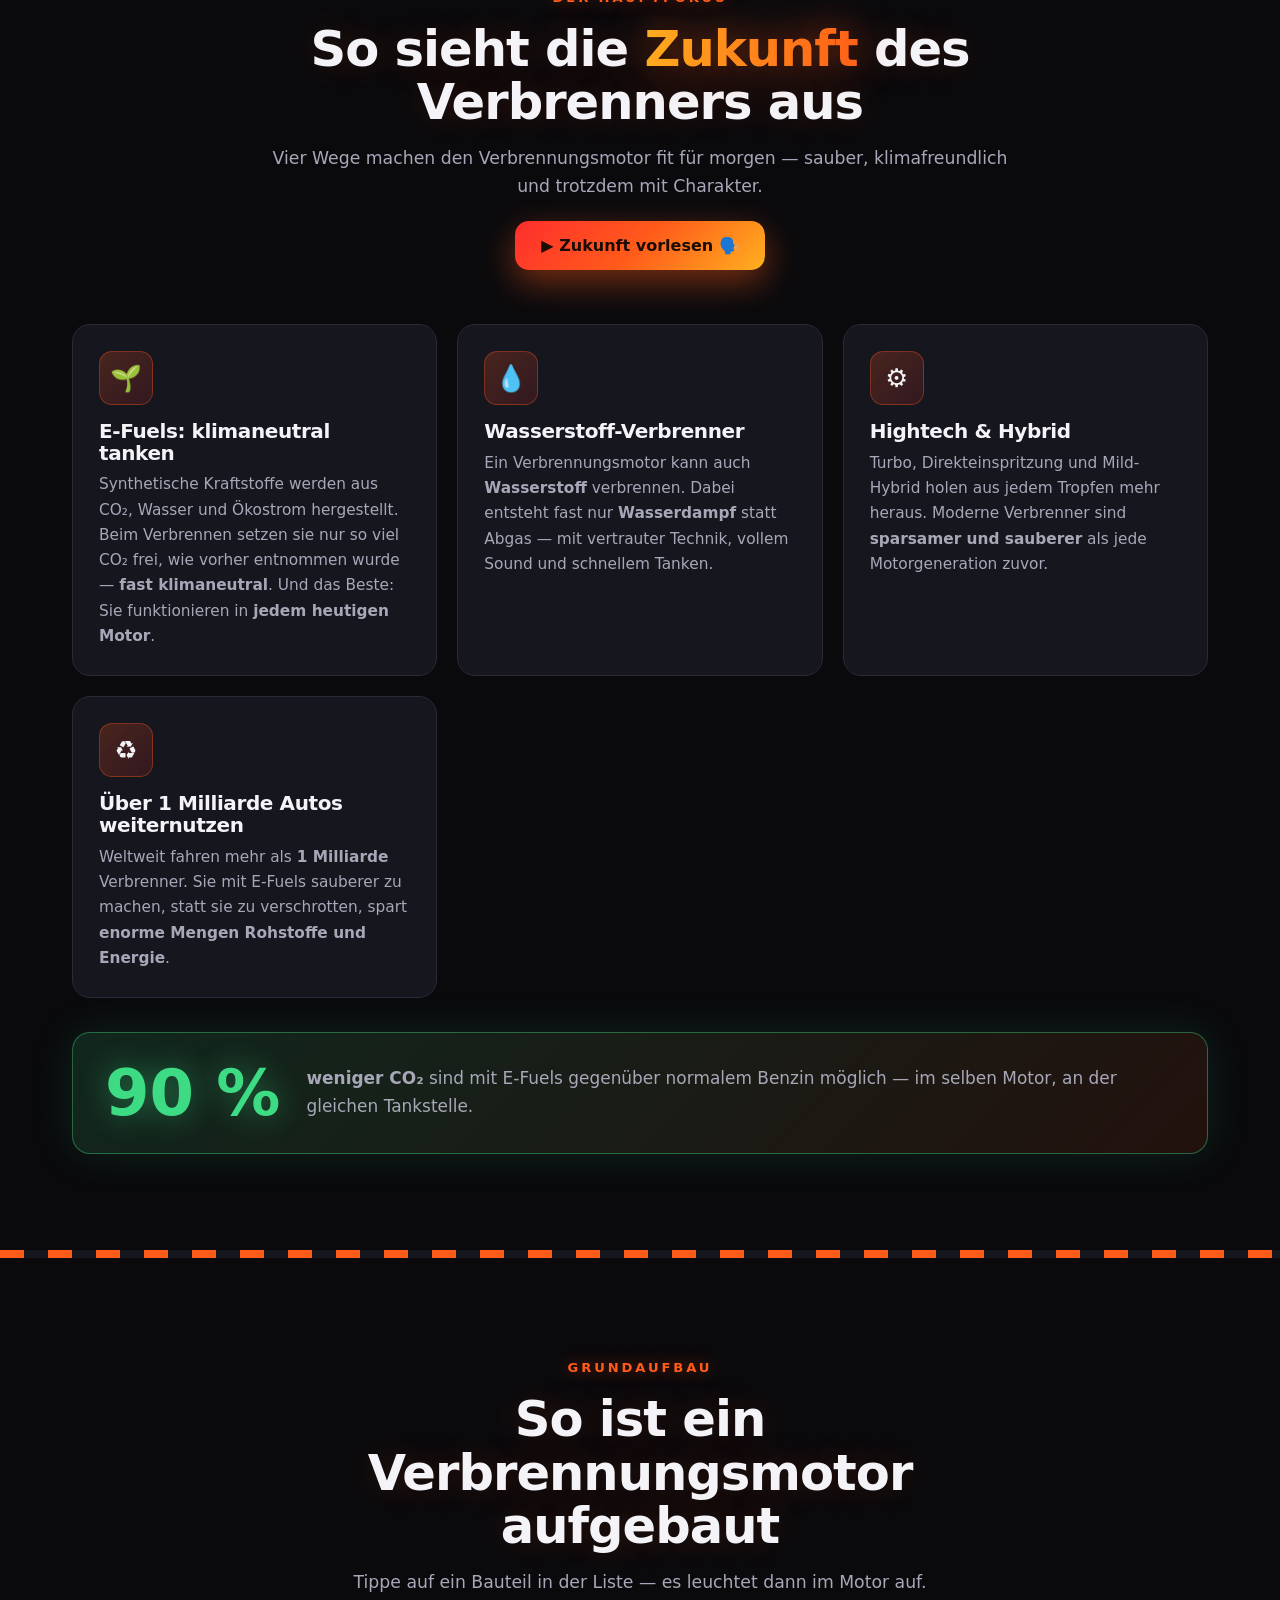
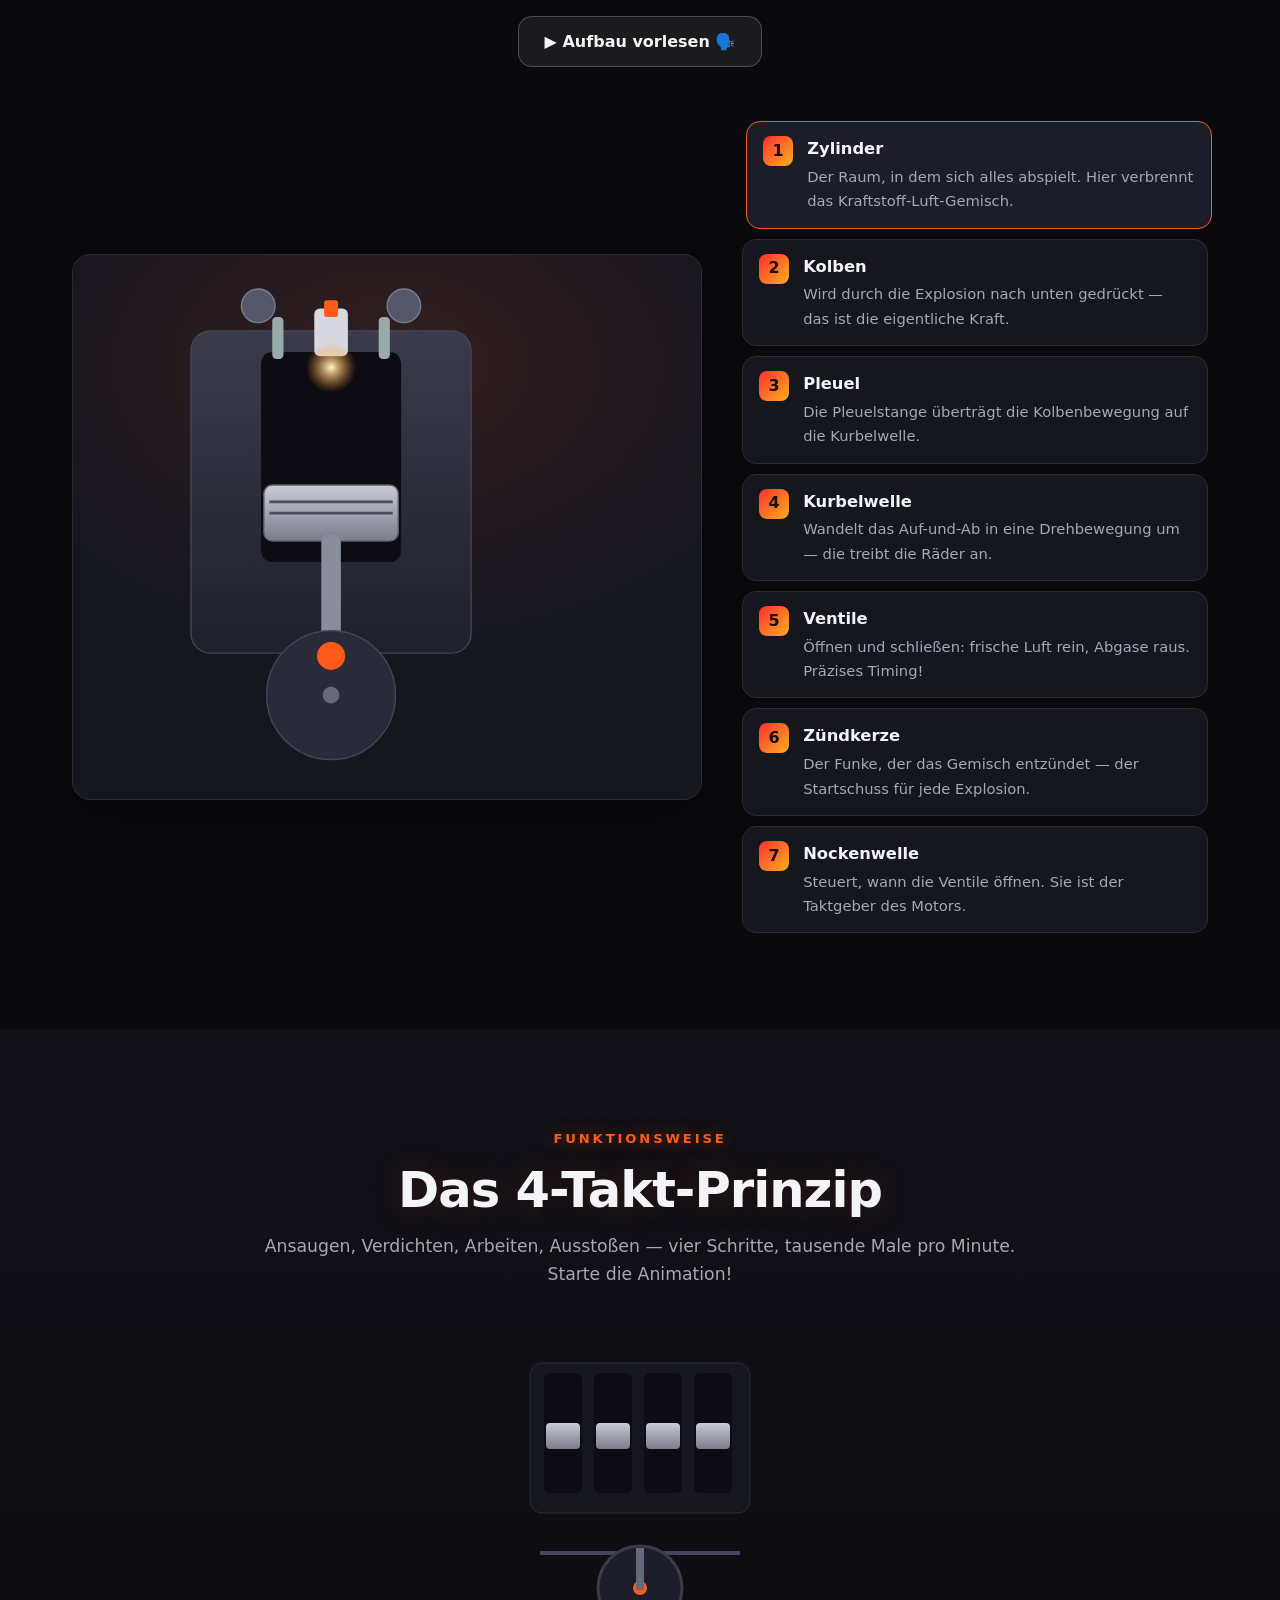
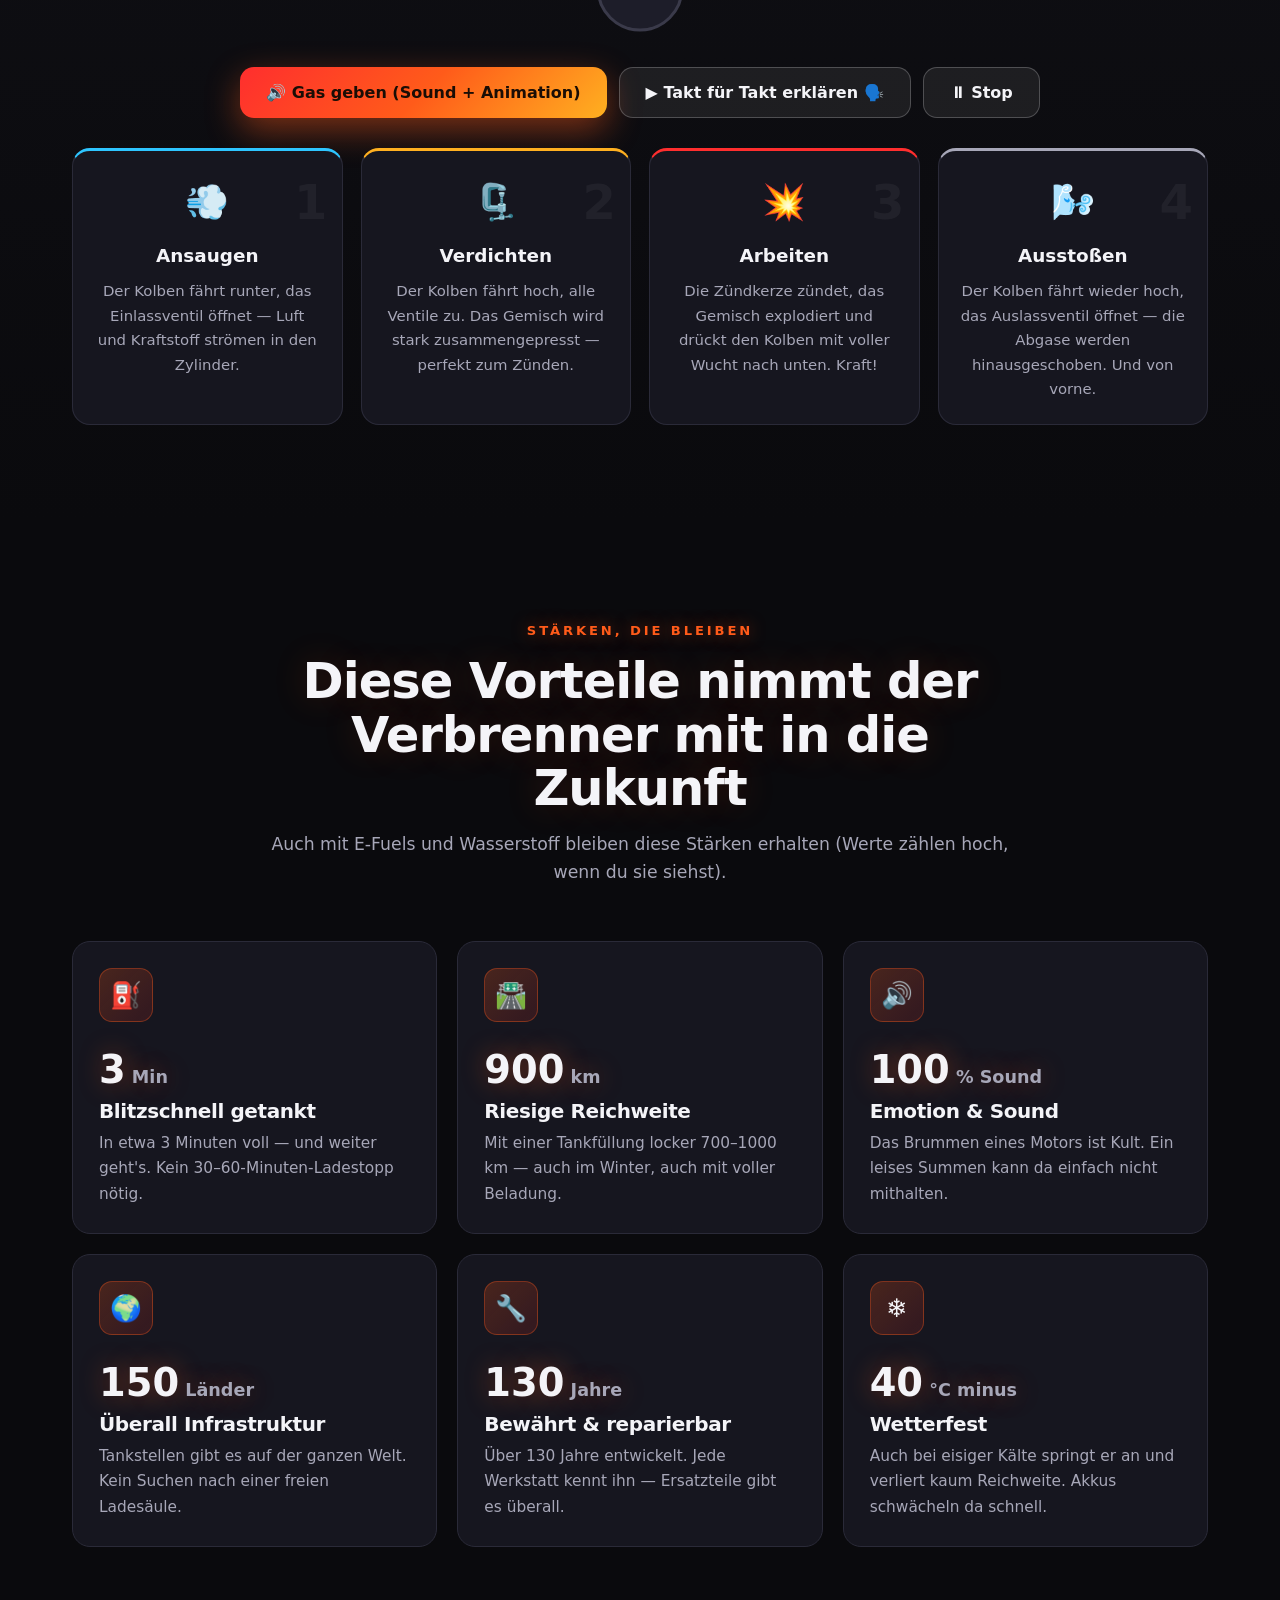
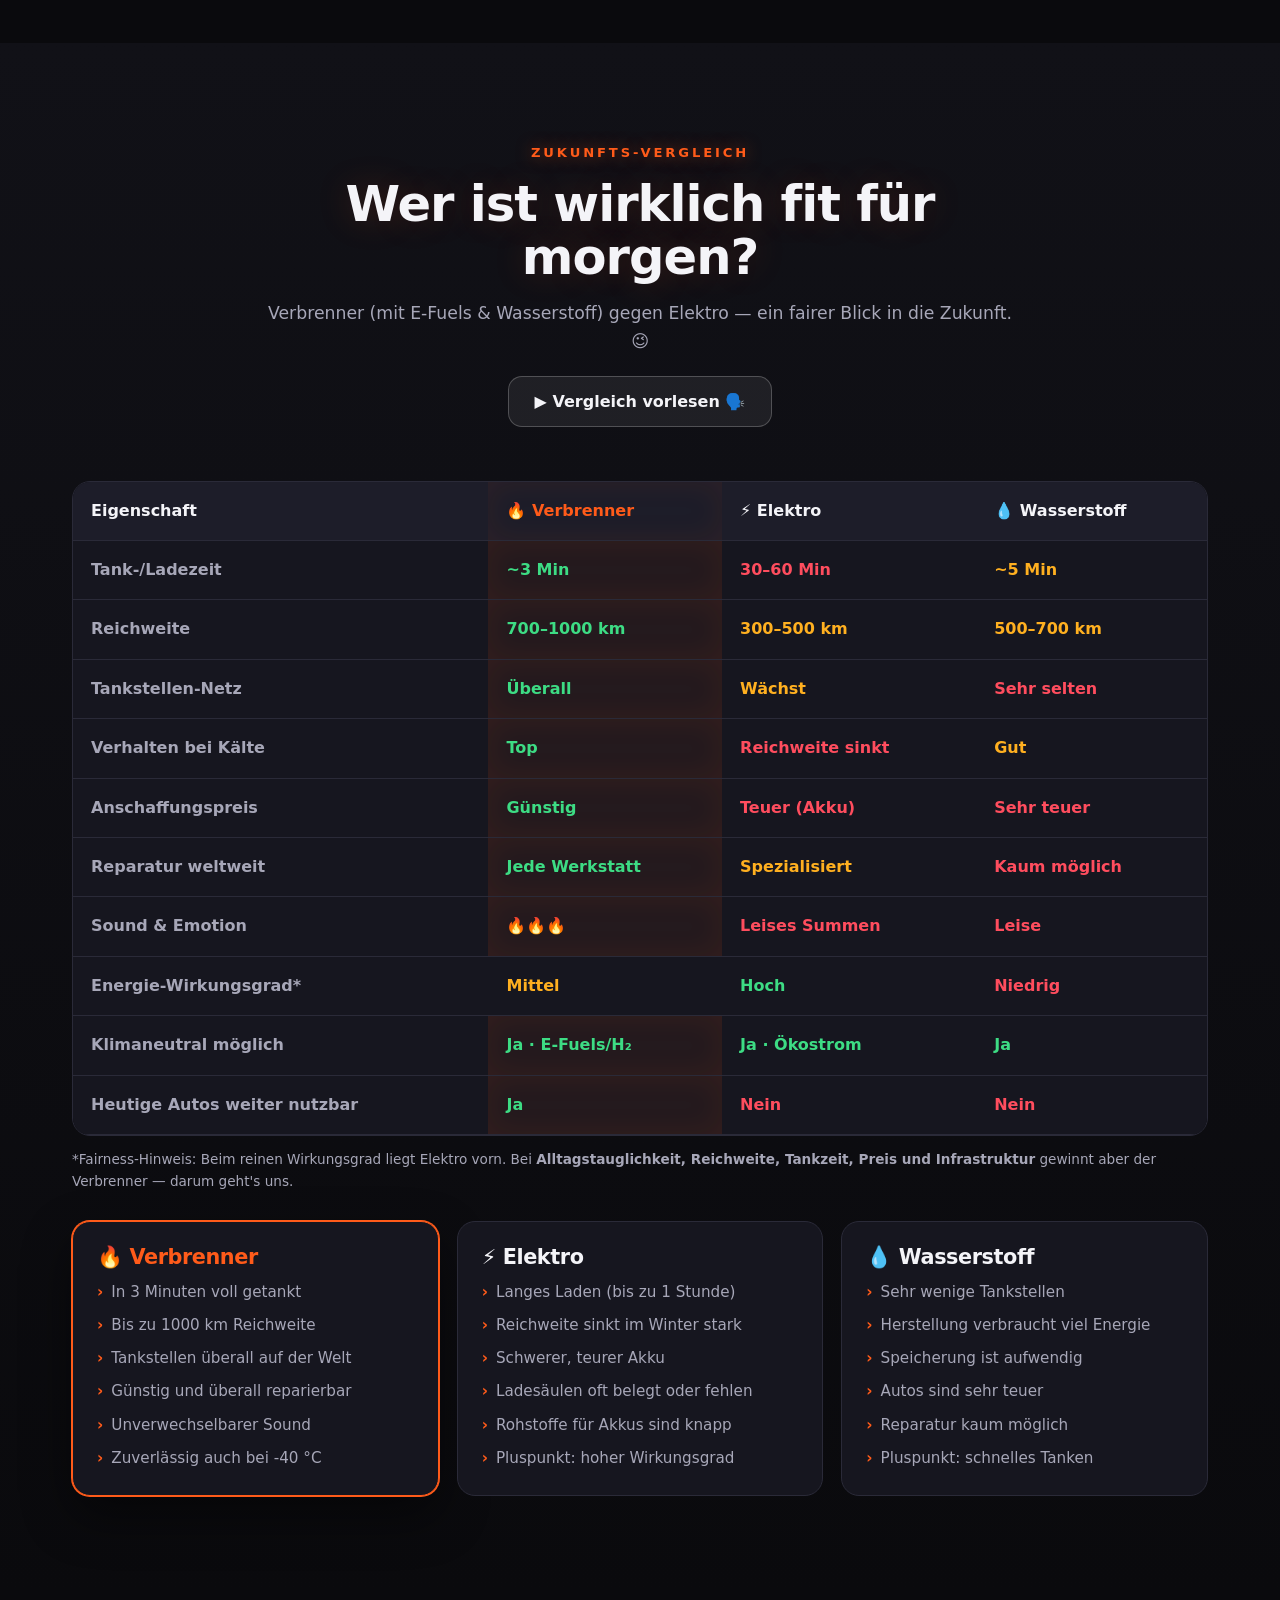
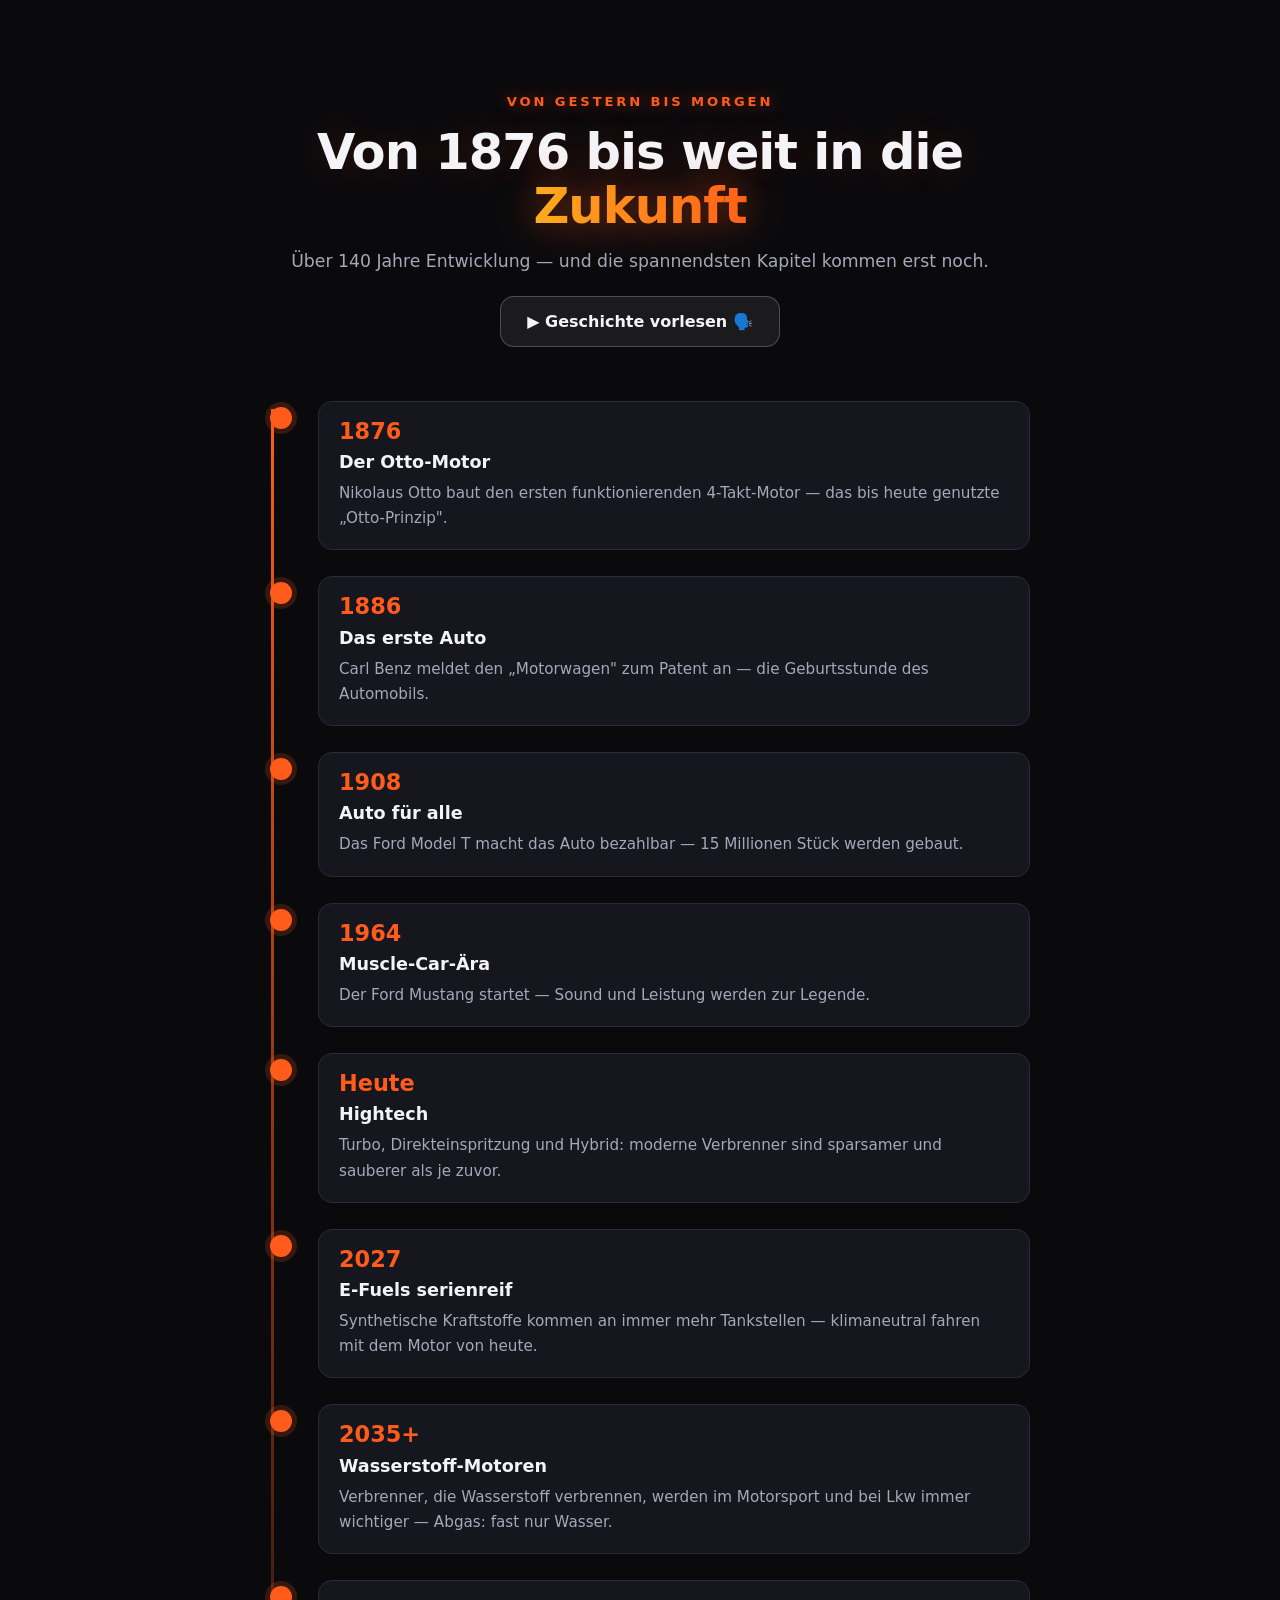
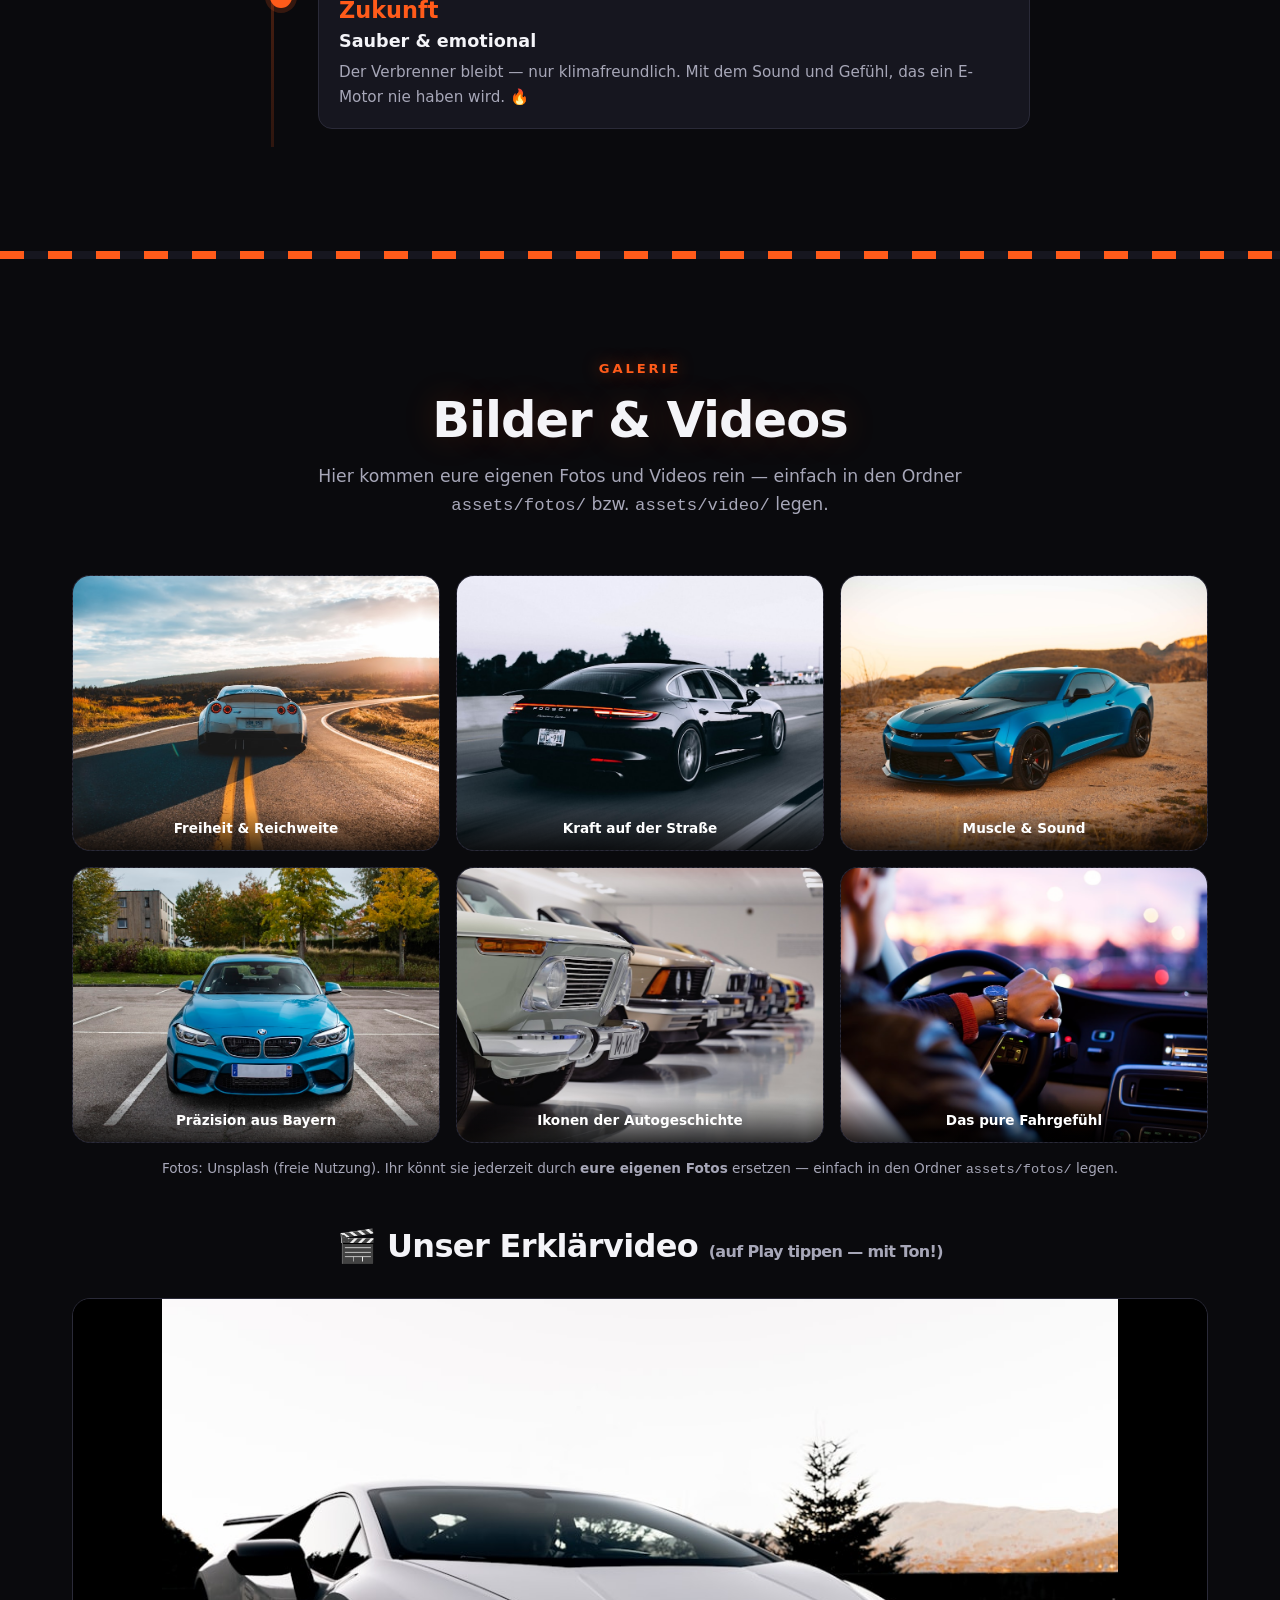
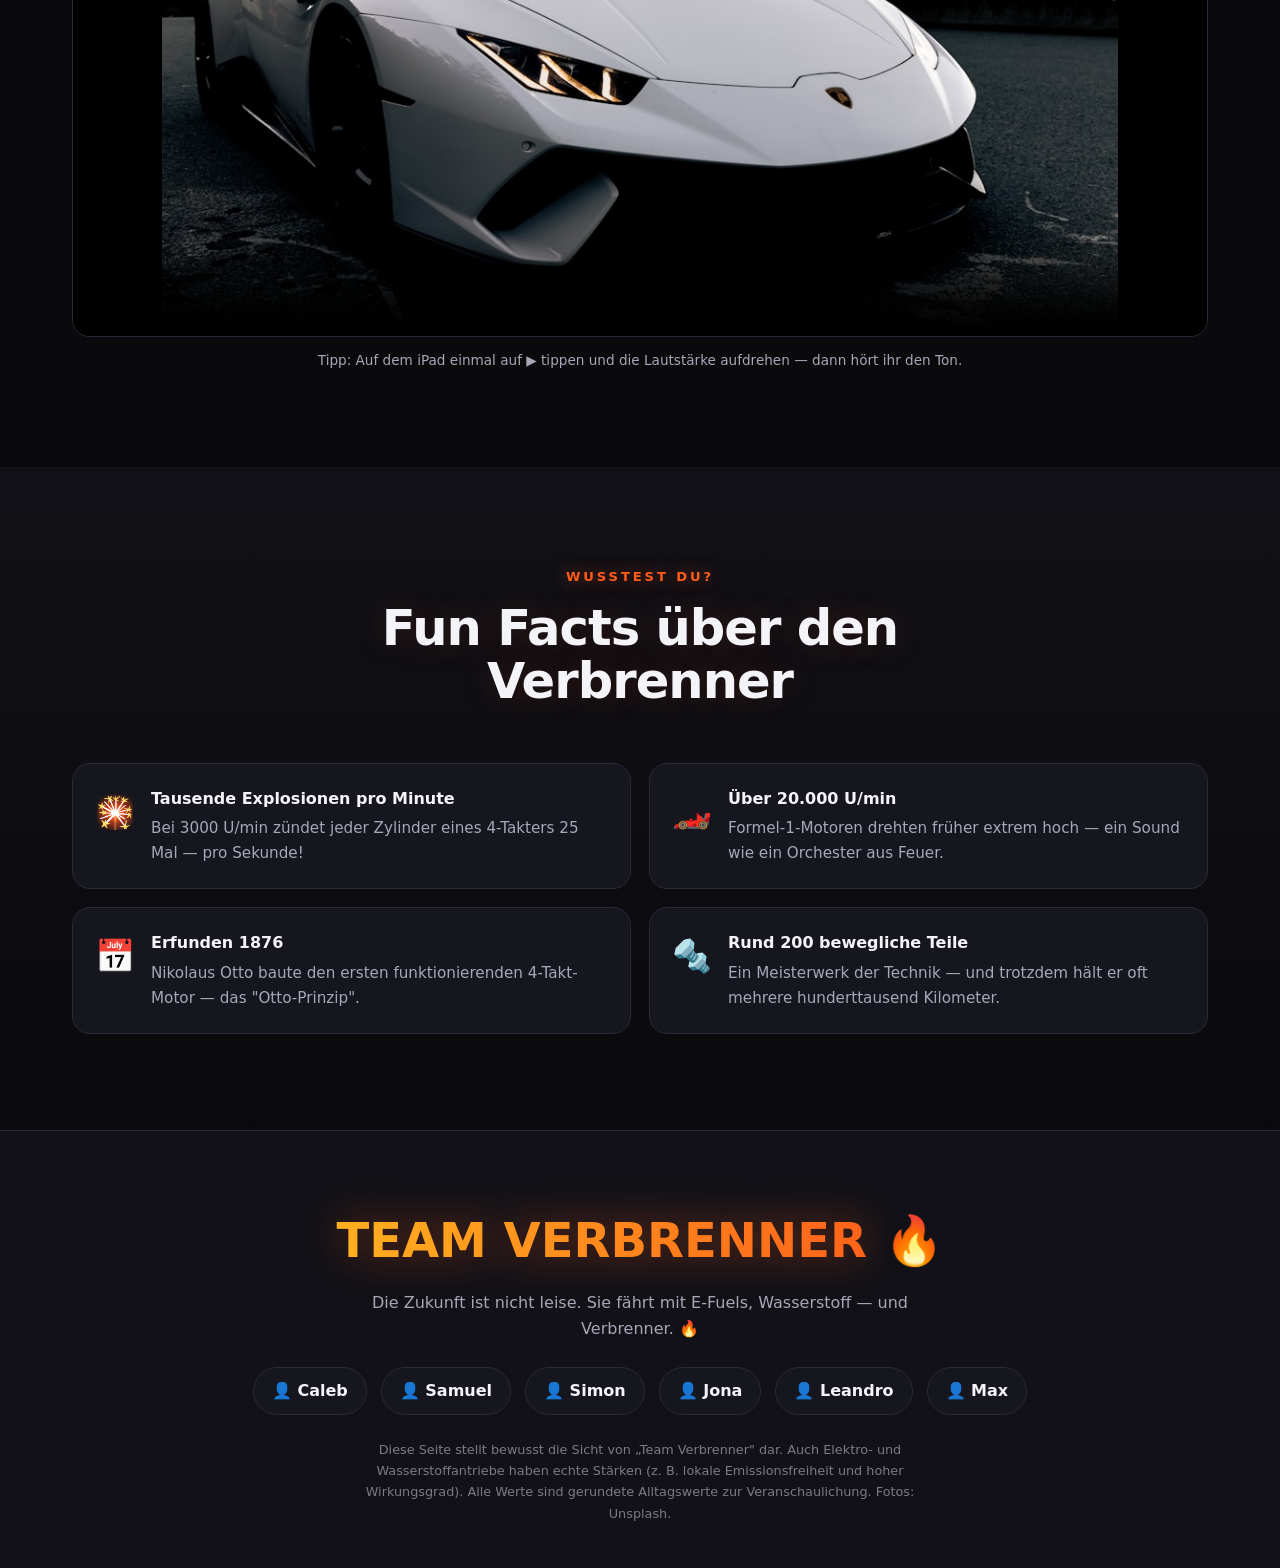
==== commit 748b0e33: "feat: kompletter Zukunfts-Fokus (E-Fuels, Wasserstoff) + Bug-Check - Hero, Titel, Intro, Footer auf " ====
--- a/index.html
+++ b/index.html
@@ -3,8 +3,8 @@
 <head>
 <meta charset="UTF-8">
 <meta name="viewport" content="width=device-width, initial-scale=1, viewport-fit=cover">
-<title>TEAM VERBRENNER — Warum der Verbrennungsmotor gewinnt</title>
-<meta name="description" content="Aufbau, Funktion und Vorteile des Verbrennungsmotors — und warum er Elektro und Wasserstoff schlägt. Mit echten Fotos, Animationen, Motorsound und Vorlese-Stimme.">
+<title>DIE ZUKUNFT DES VERBRENNERS — klimaneutral mit E-Fuels & Wasserstoff</title>
+<meta name="description" content="Die Zukunft des Verbrennungsmotors: klimaneutral mit E-Fuels, Wasserstoff-Verbrenner und Hightech-Effizienz. Warum der Verbrenner eine große Zukunft hat — mit Fotos, Animationen und Vorlese-Stimme.">
 <meta name="theme-color" content="#0a0a0d">
 <link rel="stylesheet" href="style.css">
 <link rel="icon" href="data:image/svg+xml,<svg xmlns='http://www.w3.org/2000/svg' viewBox='0 0 100 100'><text y='.9em' font-size='90'>🔥</text></svg>">
@@ -17,9 +17,9 @@
 <nav class="nav" id="nav">
   <a href="#top" class="brand"><span class="logo">🔥</span> TEAM&nbsp;VERBRENNER</a>
   <div class="links" id="navLinks">
+    <a href="#zukunft">Zukunft</a>
     <a href="#aufbau">Aufbau</a>
     <a href="#funktion">Funktion</a>
-    <a href="#vorteile">Vorteile</a>
     <a href="#vergleich">Vergleich</a>
     <a href="#galerie">Galerie</a>
     <a href="#team">Team</a>
@@ -42,13 +42,13 @@
 
   <div class="hero__content">
     <div class="hero__badges">
-      <span class="badge">🏁 Benzin im Blut</span>
-      <span class="badge">🔊 Mit Motorsound</span>
-      <span class="badge">🗣️ Mit Vorlese-Stimme</span>
+      <span class="badge">🔮 Fokus: Zukunft</span>
+      <span class="badge">🌱 Klimaneutral mit E-Fuels</span>
+      <span class="badge">💧 Wasserstoff-Motor</span>
       <span class="badge">📱 iPad-optimiert</span>
     </div>
-    <h1>Warum der <span class="flame-text">Verbrenner</span><br>die beste Motorform ist</h1>
-    <p class="lead">Aufbau, Funktion und Vorteile — verständlich, mit Animationen und echtem Sound erklärt. Und warum Elektro &amp; Wasserstoff (noch) nicht mithalten.</p>
+    <h1>Die <span class="flame-text">Zukunft</span><br>fährt weiter mit Verbrenner</h1>
+    <p class="lead">Klimaneutral mit E-Fuels, sauber mit Wasserstoff und schlauer denn je: Warum der Verbrennungsmotor noch lange nicht am Ende ist — sondern erst richtig loslegt. 🔥</p>
     <div class="hero__cta">
       <button class="btn btn--flame" id="startEngine">
         <span class="sound-wave" id="wave"><span></span><span></span><span></span><span></span><span></span></span>
@@ -66,16 +66,58 @@
 <!-- ===================== INTRO ===================== -->
 <section class="section section--alt">
   <div class="wrap reveal" style="text-align:center; max-width:820px">
-    <span class="kicker">Willkommen</span>
-    <h2 style="font-size:clamp(1.8rem,4.5vw,2.9rem)">Über 130 Jahre bewährt. Millionenfach im Einsatz. Ein Geräusch, das Gänsehaut macht.</h2>
+    <span class="kicker">Die Zukunft hat begonnen</span>
+    <h2 style="font-size:clamp(1.8rem,4.5vw,2.9rem)">Totgesagt? Von wegen. Der Verbrenner erfindet sich gerade neu.</h2>
     <p style="color:var(--muted); font-size:1.12rem; margin-top:18px" id="introText">
-      Der Verbrennungsmotor bewegt seit 1876 die Welt. Er ist robust, schnell betankt, überall reparierbar
-      und liefert eine Reichweite, von der andere nur träumen. Auf dieser Seite zeigen wir dir wie er aufgebaut ist,
-      wie er funktioniert und warum er noch unschlagbar ist. 🔥
+      Viele denken, der Verbrennungsmotor sei ein Auslaufmodell. Doch mit synthetischen E-Fuels fährt er
+      schon heute fast klimaneutral, mit Wasserstoff stößt er fast nur Wasser aus, und moderne Technik macht ihn
+      sparsamer als je zuvor. Auf dieser Seite zeigen wir dir, wie er funktioniert und warum ihm die Zukunft gehört. 🔥
     </p>
     <button class="btn btn--flame speak-btn" data-speak-from="introText" style="margin-top:22px">▶ Vorlesen lassen 🗣️</button>
   </div>
 </section>
+
+<!-- ===================== ZUKUNFT (Hauptfokus) ===================== -->
+<section class="section" id="zukunft">
+  <div class="wrap">
+    <div class="section__head reveal">
+      <span class="kicker">Der Hauptfokus</span>
+      <h2>So sieht die <span class="flame-text">Zukunft</span> des Verbrenners aus</h2>
+      <p>Vier Wege machen den Verbrennungsmotor fit für morgen — sauber, klimafreundlich und trotzdem mit Charakter.</p>
+      <button class="btn btn--flame speak-btn" data-speak="Die Zukunft des Verbrenners. Erstens: E-Fuels. Das sind synthetische Kraftstoffe, die aus Kohlendioxid, Wasser und Ökostrom hergestellt werden. Sie verbrennen fast klimaneutral und funktionieren in jedem heutigen Motor. Zweitens: der Wasserstoff-Verbrenner. Er verbrennt Wasserstoff und stößt fast nur Wasserdampf aus. Drittens: Hightech und Hybrid machen moderne Motoren sparsamer als je zuvor. Und viertens: Über eine Milliarde Autos weltweit können weiterfahren, statt verschrottet zu werden. Das schont die Umwelt und die Rohstoffe." style="margin-top:20px">▶ Zukunft vorlesen 🗣️</button>
+    </div>
+
+    <div class="cards">
+      <div class="card reveal">
+        <div class="card__icon">🌱</div>
+        <h3>E-Fuels: klimaneutral tanken</h3>
+        <p>Synthetische Kraftstoffe werden aus CO₂, Wasser und Ökostrom hergestellt. Beim Verbrennen setzen sie nur so viel CO₂ frei, wie vorher entnommen wurde — <b>fast klimaneutral</b>. Und das Beste: Sie funktionieren in <b>jedem heutigen Motor</b>.</p>
+      </div>
+      <div class="card reveal">
+        <div class="card__icon">💧</div>
+        <h3>Wasserstoff-Verbrenner</h3>
+        <p>Ein Verbrennungsmotor kann auch <b>Wasserstoff</b> verbrennen. Dabei entsteht fast nur <b>Wasserdampf</b> statt Abgas — mit vertrauter Technik, vollem Sound und schnellem Tanken.</p>
+      </div>
+      <div class="card reveal">
+        <div class="card__icon">⚙️</div>
+        <h3>Hightech &amp; Hybrid</h3>
+        <p>Turbo, Direkteinspritzung und Mild-Hybrid holen aus jedem Tropfen mehr heraus. Moderne Verbrenner sind <b>sparsamer und sauberer</b> als jede Motorgeneration zuvor.</p>
+      </div>
+      <div class="card reveal">
+        <div class="card__icon">♻️</div>
+        <h3>Über 1 Milliarde Autos weiternutzen</h3>
+        <p>Weltweit fahren mehr als <b>1 Milliarde</b> Verbrenner. Sie mit E-Fuels sauberer zu machen, statt sie zu verschrotten, spart <b>enorme Mengen Rohstoffe und Energie</b>.</p>
+      </div>
+    </div>
+
+    <div class="future-banner reveal">
+      <div class="fb-big"><span class="count" data-to="90">0</span>&nbsp;%</div>
+      <div class="fb-text"><b>weniger CO₂</b> sind mit E-Fuels gegenüber normalem Benzin möglich — im selben Motor, an der gleichen Tankstelle.</div>
+    </div>
+  </div>
+</section>
+
+<div class="divider" aria-hidden="true"></div>
 
 <!-- ===================== GRUNDAUFBAU ===================== -->
 <section class="section" id="aufbau">
@@ -207,9 +249,9 @@
 <section class="section" id="vorteile">
   <div class="wrap">
     <div class="section__head reveal">
-      <span class="kicker">Vorteile</span>
-      <h2>Warum der Verbrenner so stark ist</h2>
-      <p>Zahlen, die für sich sprechen (Werte scrollen sich hoch, wenn du sie siehst).</p>
+      <span class="kicker">Stärken, die bleiben</span>
+      <h2>Diese Vorteile nimmt der Verbrenner mit in die Zukunft</h2>
+      <p>Auch mit E-Fuels und Wasserstoff bleiben diese Stärken erhalten (Werte zählen hoch, wenn du sie siehst).</p>
     </div>
 
     <div class="cards">
@@ -257,9 +299,9 @@
 <section class="section section--alt" id="vergleich">
   <div class="wrap">
     <div class="section__head reveal">
-      <span class="kicker">Der große Vergleich</span>
-      <h2>Verbrenner vs. Elektro vs. Wasserstoff</h2>
-      <p>Ein fairer, aber ehrlicher Blick aus Sicht von Team Verbrenner. 😉</p>
+      <span class="kicker">Zukunfts-Vergleich</span>
+      <h2>Wer ist wirklich fit für morgen?</h2>
+      <p>Verbrenner (mit E-Fuels &amp; Wasserstoff) gegen Elektro — ein fairer Blick in die Zukunft. 😉</p>
       <button class="btn btn--ghost speak-btn" data-speak="Vergleichen wir die drei Antriebe. Der Verbrenner ist in etwa drei Minuten getankt und schafft bis zu tausend Kilometer. Das Elektroauto muss dreißig bis sechzig Minuten laden und verliert im Winter Reichweite, hat dafür aber den besten Wirkungsgrad. Wasserstoff tankt zwar schnell, doch es gibt kaum Tankstellen und die Herstellung braucht sehr viel Energie. Im Alltag gewinnt darum der Verbrenner." style="margin-top:20px">▶ Vergleich vorlesen 🗣️</button>
     </div>
 
@@ -282,6 +324,8 @@
           <tr><td>Reparatur weltweit</td><td class="col-win yes">Jede Werkstatt</td><td class="mid">Spezialisiert</td><td class="no">Kaum möglich</td></tr>
           <tr><td>Sound &amp; Emotion</td><td class="col-win yes">🔥🔥🔥</td><td class="no">Leises Summen</td><td class="no">Leise</td></tr>
           <tr><td>Energie-Wirkungsgrad*</td><td class="mid">Mittel</td><td class="yes">Hoch</td><td class="no">Niedrig</td></tr>
+          <tr><td>Klimaneutral möglich</td><td class="col-win yes">Ja · E-Fuels/H₂</td><td class="yes">Ja · Ökostrom</td><td class="yes">Ja</td></tr>
+          <tr><td>Heutige Autos weiter nutzbar</td><td class="col-win yes">Ja</td><td class="no">Nein</td><td class="no">Nein</td></tr>
         </tbody>
       </table>
     </div>
@@ -329,10 +373,10 @@
 <section class="section" id="geschichte">
   <div class="wrap">
     <div class="section__head reveal">
-      <span class="kicker">Geschichte</span>
-      <h2>Vom ersten Knall bis zum Hightech-Motor</h2>
-      <p>Über 140 Jahre Entwicklung — hier die wichtigsten Meilensteine.</p>
-      <button class="btn btn--ghost speak-btn" data-speak="Die Geschichte des Verbrennungsmotors. Achtzehnhundertsechsundsiebzig baute Nikolaus Otto den ersten Viertaktmotor. Achtzehnhundertsechsundachtzig fuhr Carl Benz mit dem ersten Automobil. Neunzehnhundertacht machte Fords Model T das Auto für alle bezahlbar. Neunzehnhundertvierundsechzig startete der legendäre Ford Mustang. Und heute sind moderne Motoren sparsamer und sauberer als je zuvor." style="margin-top:20px">▶ Geschichte vorlesen 🗣️</button>
+      <span class="kicker">Von gestern bis morgen</span>
+      <h2>Von 1876 bis weit in die <span class="flame-text">Zukunft</span></h2>
+      <p>Über 140 Jahre Entwicklung — und die spannendsten Kapitel kommen erst noch.</p>
+      <button class="btn btn--ghost speak-btn" data-speak="Von 1876 bis in die Zukunft. Achtzehnhundertsechsundsiebzig baute Nikolaus Otto den ersten Viertaktmotor. Achtzehnhundertsechsundachtzig fuhr Carl Benz mit dem ersten Automobil. Neunzehnhundertacht machte Fords Model T das Auto für alle bezahlbar. Neunzehnhundertvierundsechzig startete der legendäre Ford Mustang. Heute sind moderne Motoren sparsamer denn je. Und in Zukunft fahren sie mit E-Fuels und Wasserstoff fast klimaneutral — mit dem Sound und Gefühl, das ein Elektromotor nie haben wird." style="margin-top:20px">▶ Geschichte vorlesen 🗣️</button>
     </div>
 
     <div class="timeline">
@@ -341,6 +385,9 @@
       <div class="tl-item reveal"><div class="tl-dot"></div><div class="tl-card"><div class="tl-year">1908</div><h4>Auto für alle</h4><p>Das Ford Model T macht das Auto bezahlbar — 15 Millionen Stück werden gebaut.</p></div></div>
       <div class="tl-item reveal"><div class="tl-dot"></div><div class="tl-card"><div class="tl-year">1964</div><h4>Muscle-Car-Ära</h4><p>Der Ford Mustang startet — Sound und Leistung werden zur Legende.</p></div></div>
       <div class="tl-item reveal"><div class="tl-dot"></div><div class="tl-card"><div class="tl-year">Heute</div><h4>Hightech</h4><p>Turbo, Direkteinspritzung und Hybrid: moderne Verbrenner sind sparsamer und sauberer als je zuvor.</p></div></div>
+      <div class="tl-item reveal"><div class="tl-dot"></div><div class="tl-card"><div class="tl-year">2027</div><h4>E-Fuels serienreif</h4><p>Synthetische Kraftstoffe kommen an immer mehr Tankstellen — klimaneutral fahren mit dem Motor von heute.</p></div></div>
+      <div class="tl-item reveal"><div class="tl-dot"></div><div class="tl-card"><div class="tl-year">2035+</div><h4>Wasserstoff-Motoren</h4><p>Verbrenner, die Wasserstoff verbrennen, werden im Motorsport und bei Lkw immer wichtiger — Abgas: fast nur Wasser.</p></div></div>
+      <div class="tl-item reveal"><div class="tl-dot"></div><div class="tl-card"><div class="tl-year">Zukunft</div><h4>Sauber &amp; emotional</h4><p>Der Verbrenner bleibt — nur klimafreundlich. Mit dem Sound und Gefühl, das ein E-Motor nie haben wird. 🔥</p></div></div>
     </div>
   </div>
 </section>
@@ -401,7 +448,7 @@
 <footer class="footer" id="team">
   <div class="wrap">
     <div class="brand-big"><span class="flame-text">TEAM VERBRENNER</span> 🔥</div>
-    <p>Weil ein echter Motor ein Herz hat, das schlägt. 🔥</p>
+    <p>Die Zukunft ist nicht leise. Sie fährt mit E-Fuels, Wasserstoff — und Verbrenner. 🔥</p>
     <div class="team-row">
       <span class="team-chip">👤 Caleb</span>
       <span class="team-chip">👤 Samuel</span>
--- a/style.css
+++ b/style.css
@@ -585,6 +585,21 @@
 /* Divider heller/breiter */
 .divider { height: 8px; }
 
+/* Zukunfts-Banner (grüner Öko-Akzent) */
+.future-banner {
+  display: flex; align-items: center; gap: 26px; margin-top: 34px;
+  padding: 28px 32px; border-radius: var(--radius);
+  background: linear-gradient(135deg, rgba(61,220,132,.14), rgba(255,91,26,.10));
+  border: 1px solid rgba(61,220,132,.4);
+  box-shadow: 0 0 40px rgba(61,220,132,.12);
+}
+.future-banner .fb-big {
+  font-size: clamp(2.6rem, 7vw, 4rem); font-weight: 900; color: var(--good); line-height: 1;
+  font-variant-numeric: tabular-nums; text-shadow: 0 0 30px rgba(61,220,132,.45); white-space: nowrap;
+}
+.future-banner .fb-text { color: var(--muted); font-size: 1.06rem; }
+@media (max-width: 560px) { .future-banner { flex-direction: column; text-align: center; gap: 12px; } }
+
 @media (prefers-reduced-motion: reduce) {
   .flame-text, .hero h1, .hero p.lead, .hero__badges, .hero__cta,
   .btn--flame, #videoSound, .nav .brand .logo, .tl-dot { animation: none !important; }
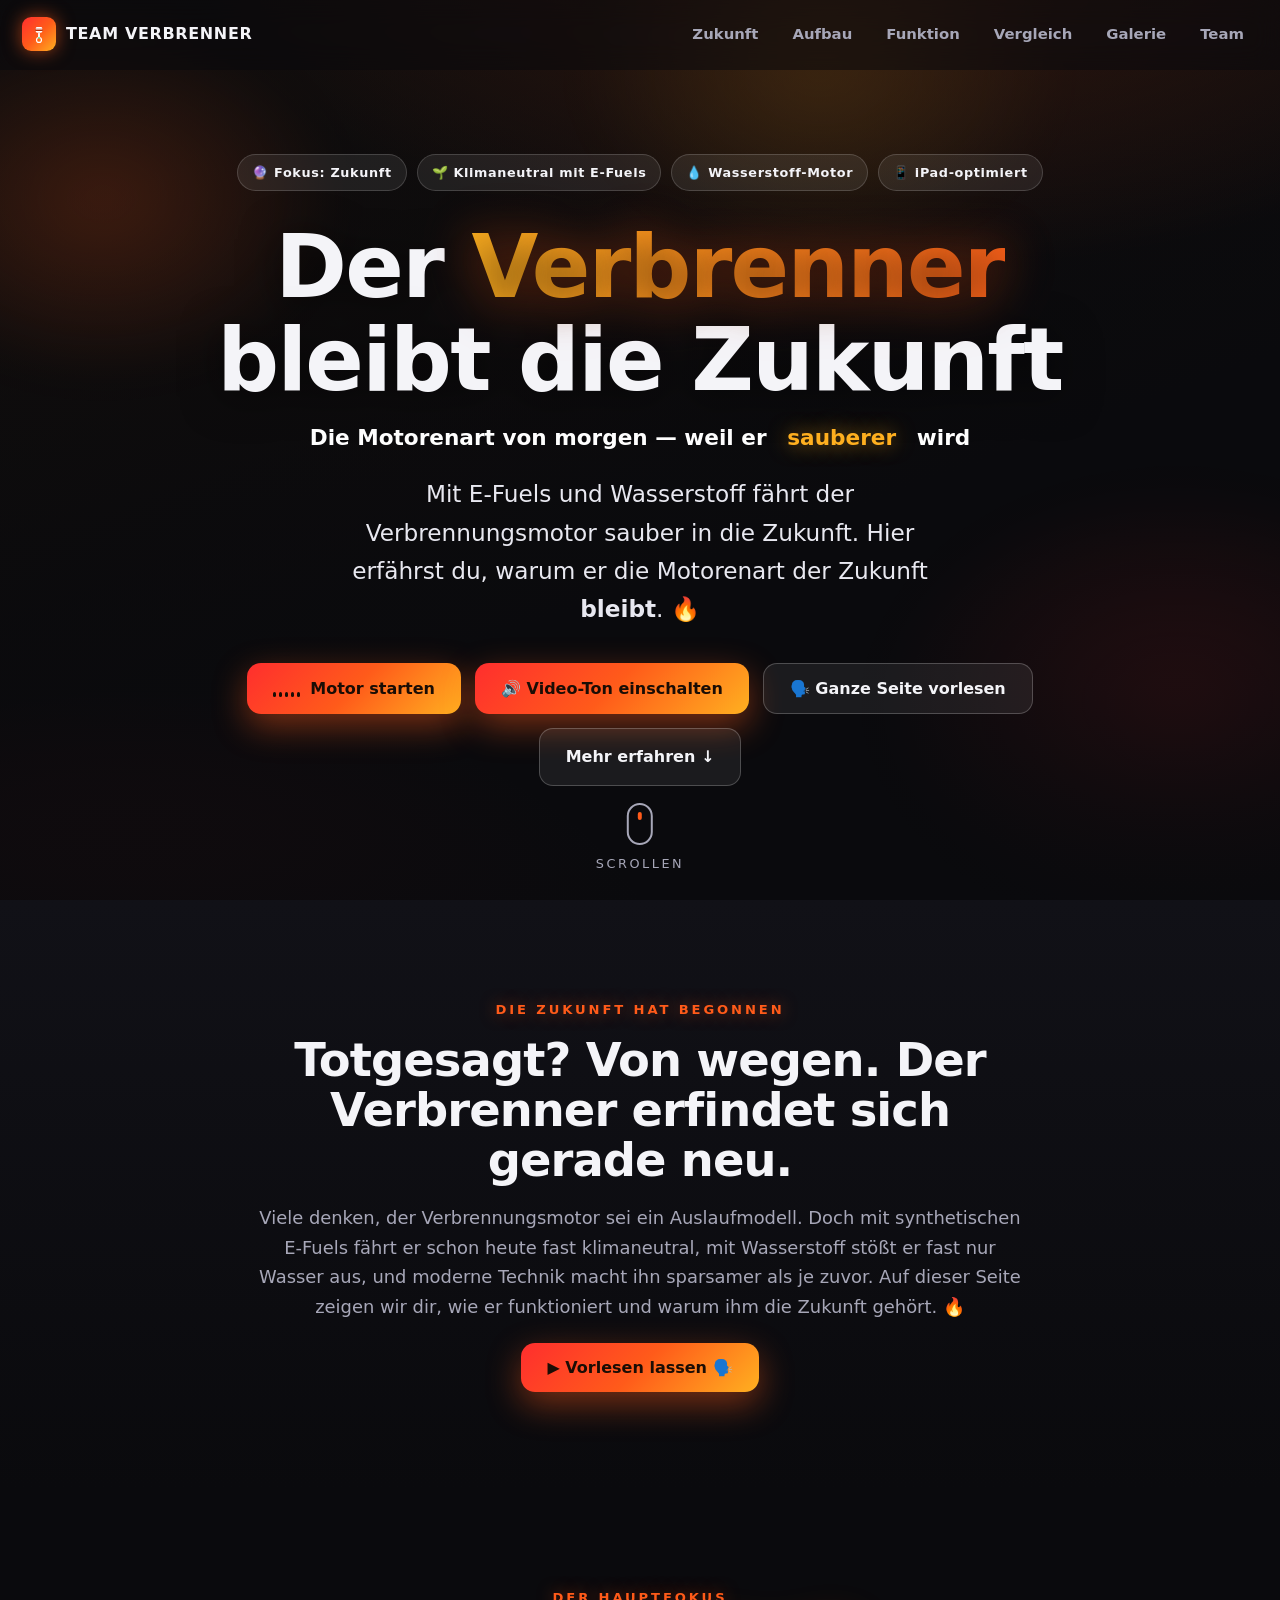
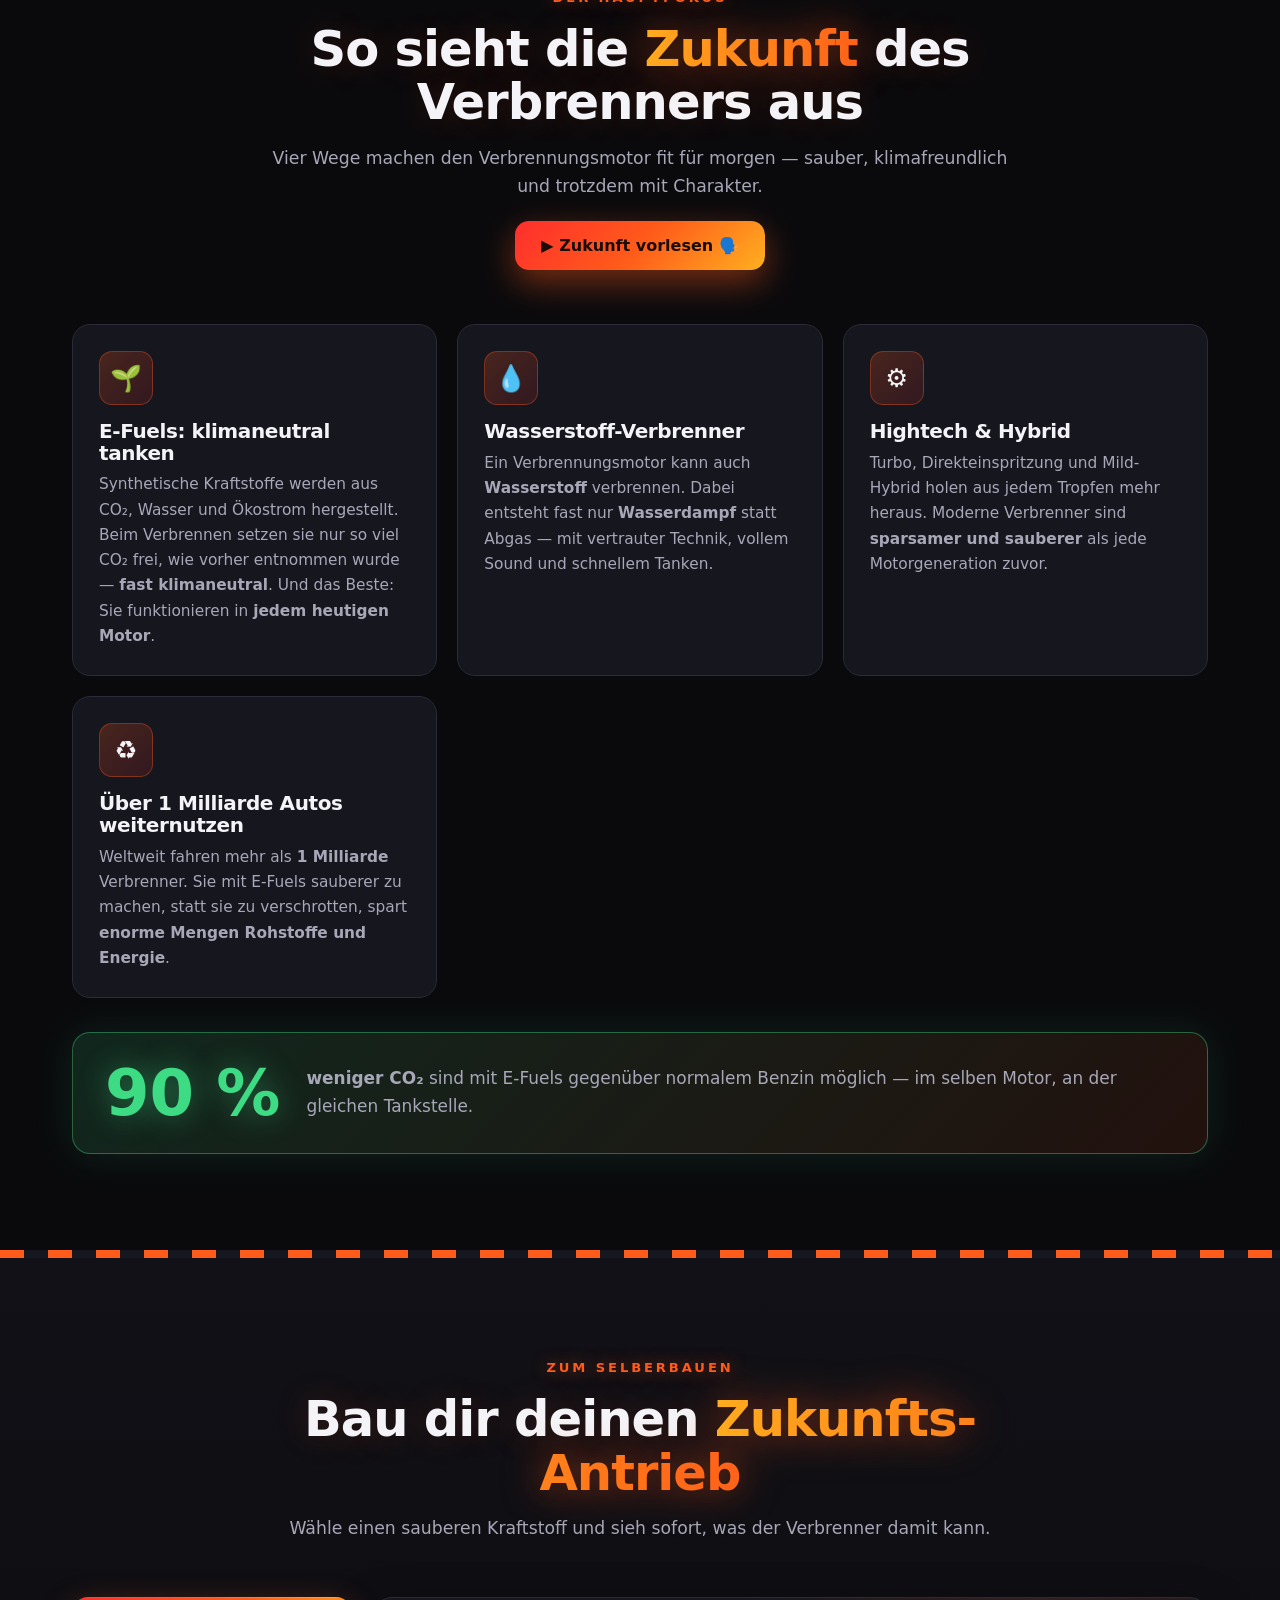
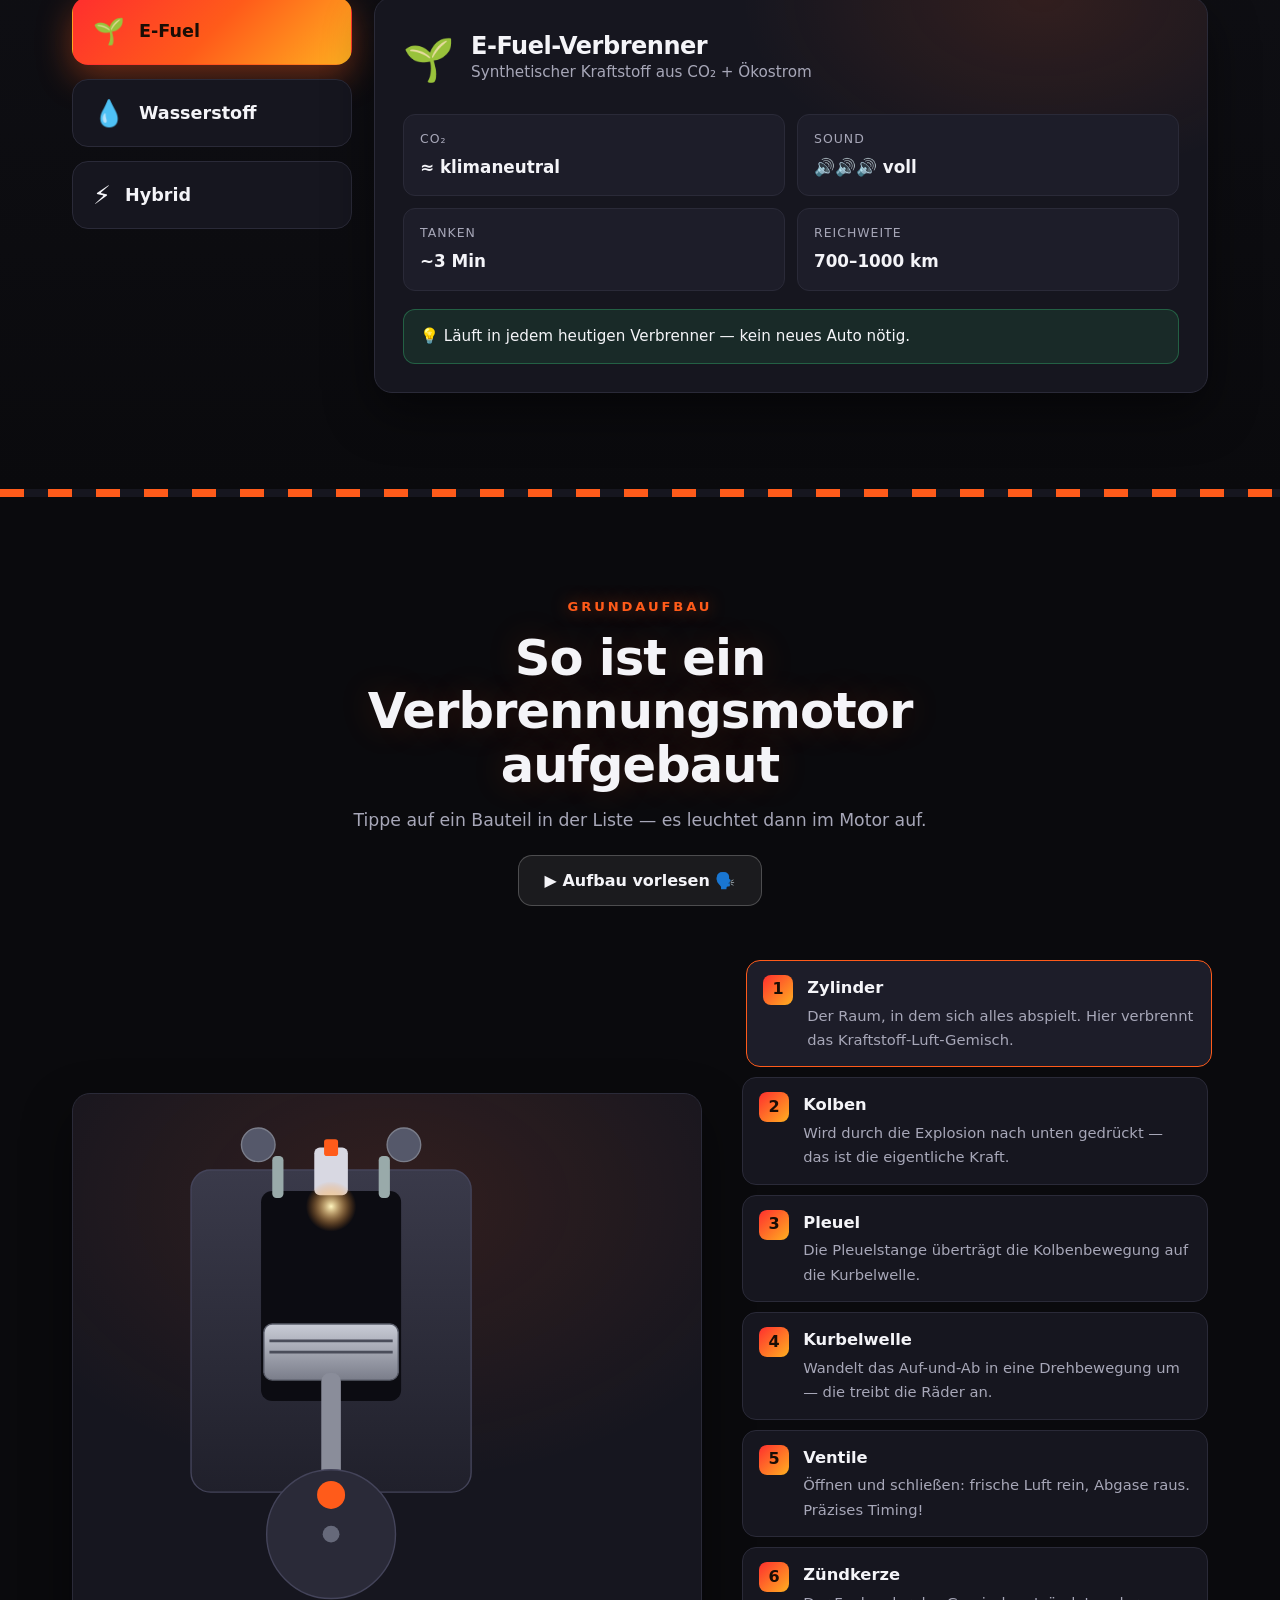
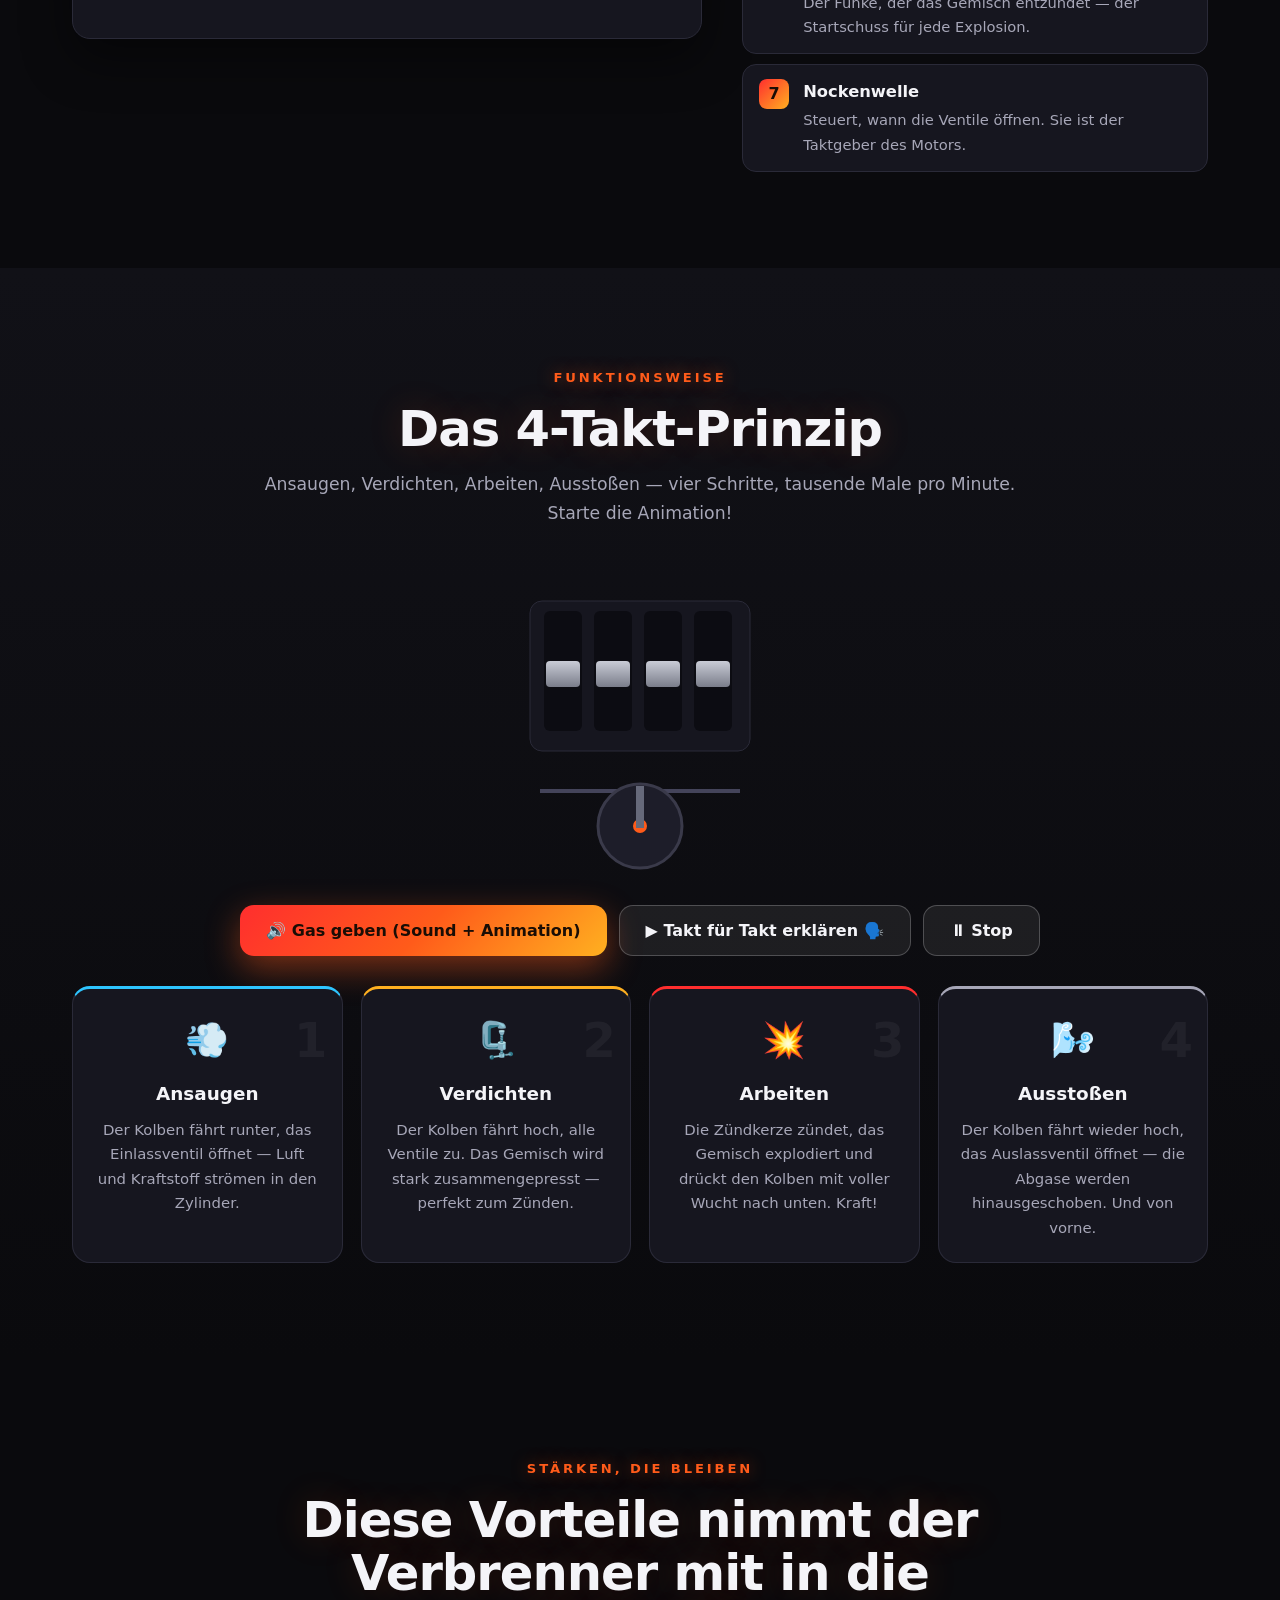
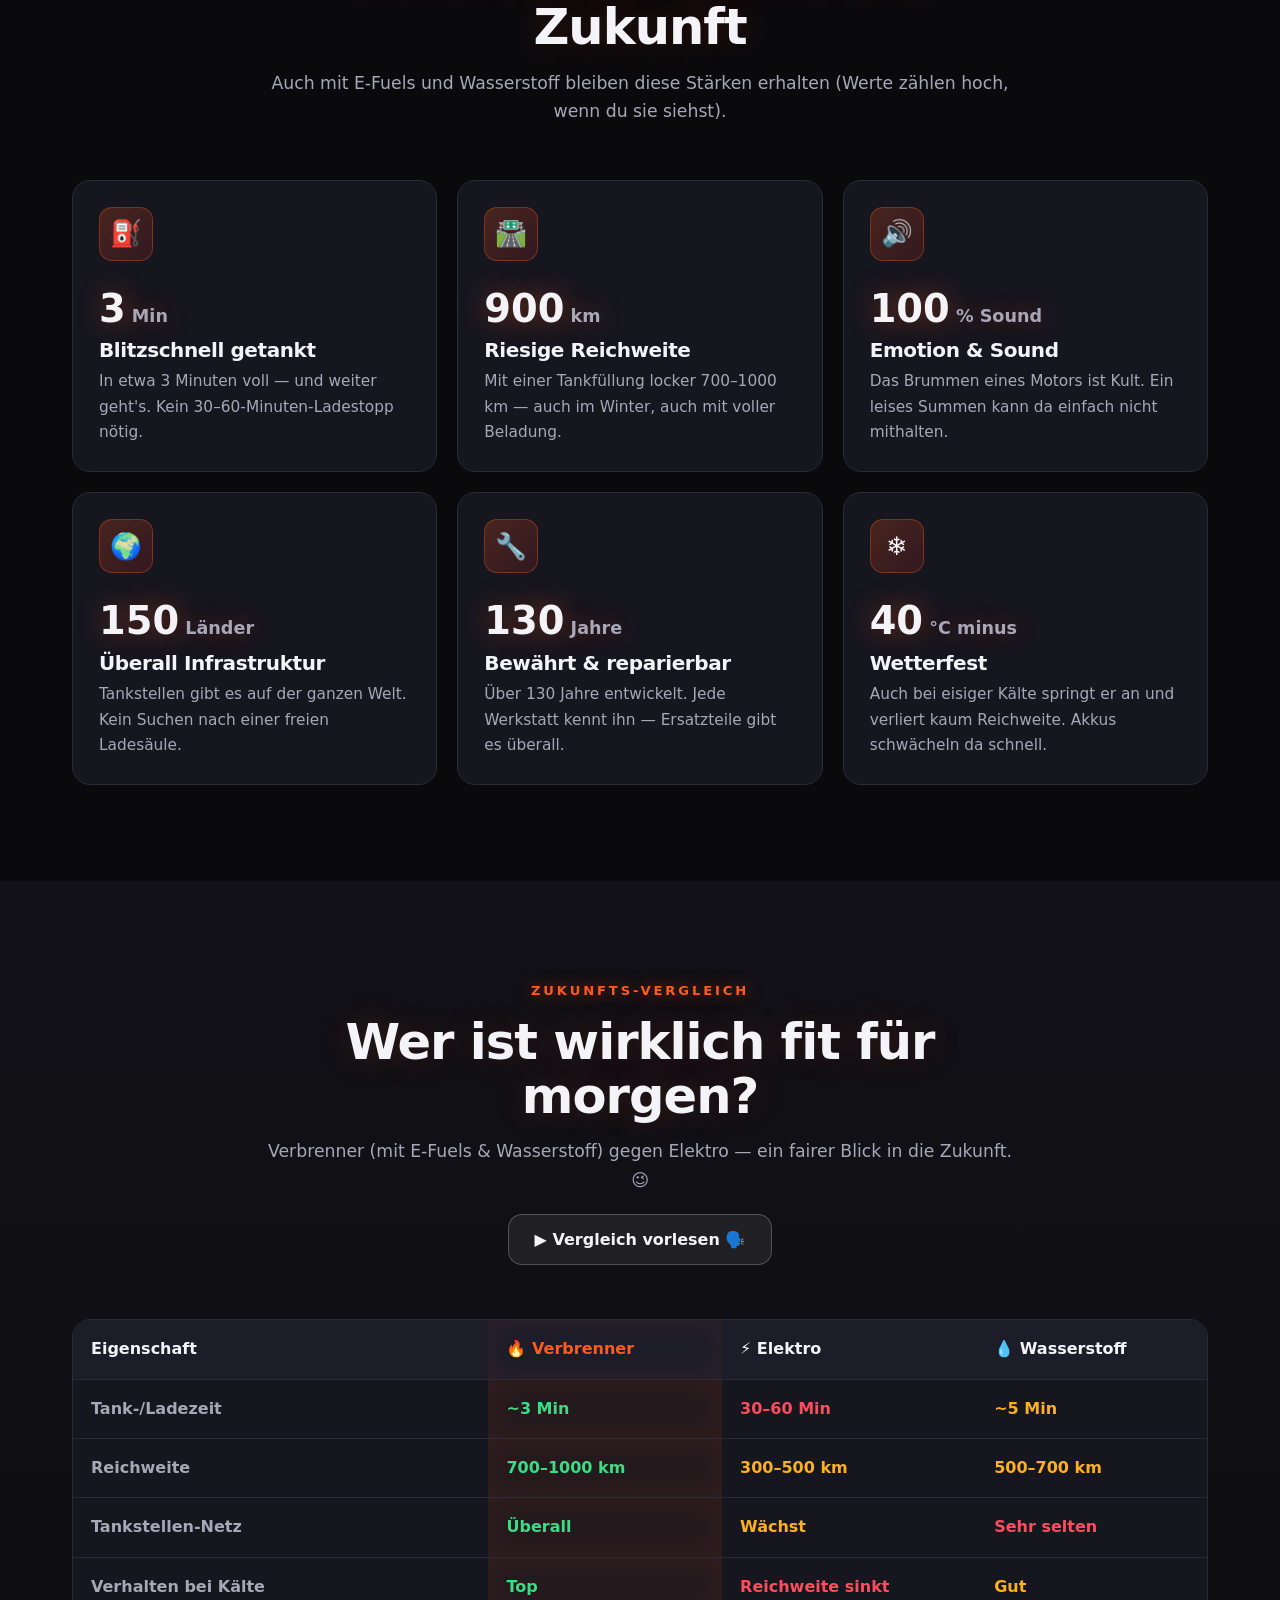
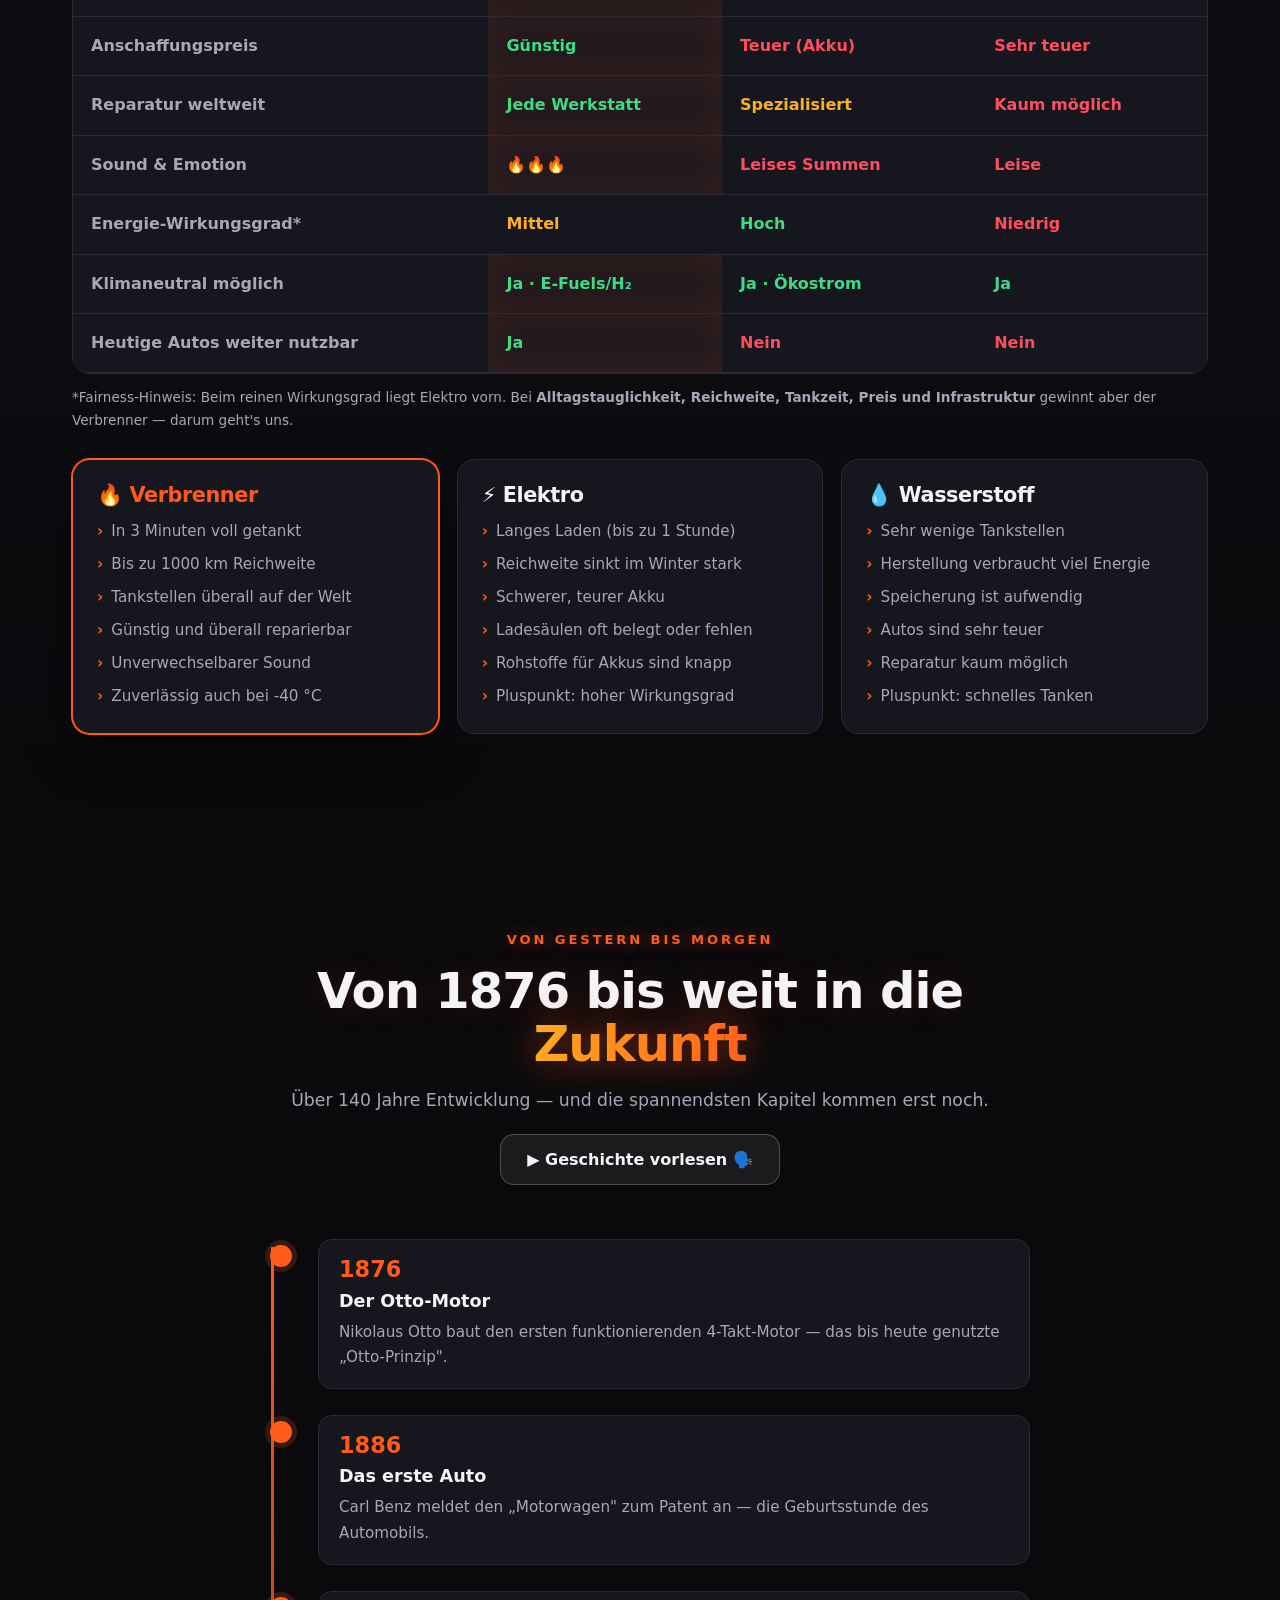
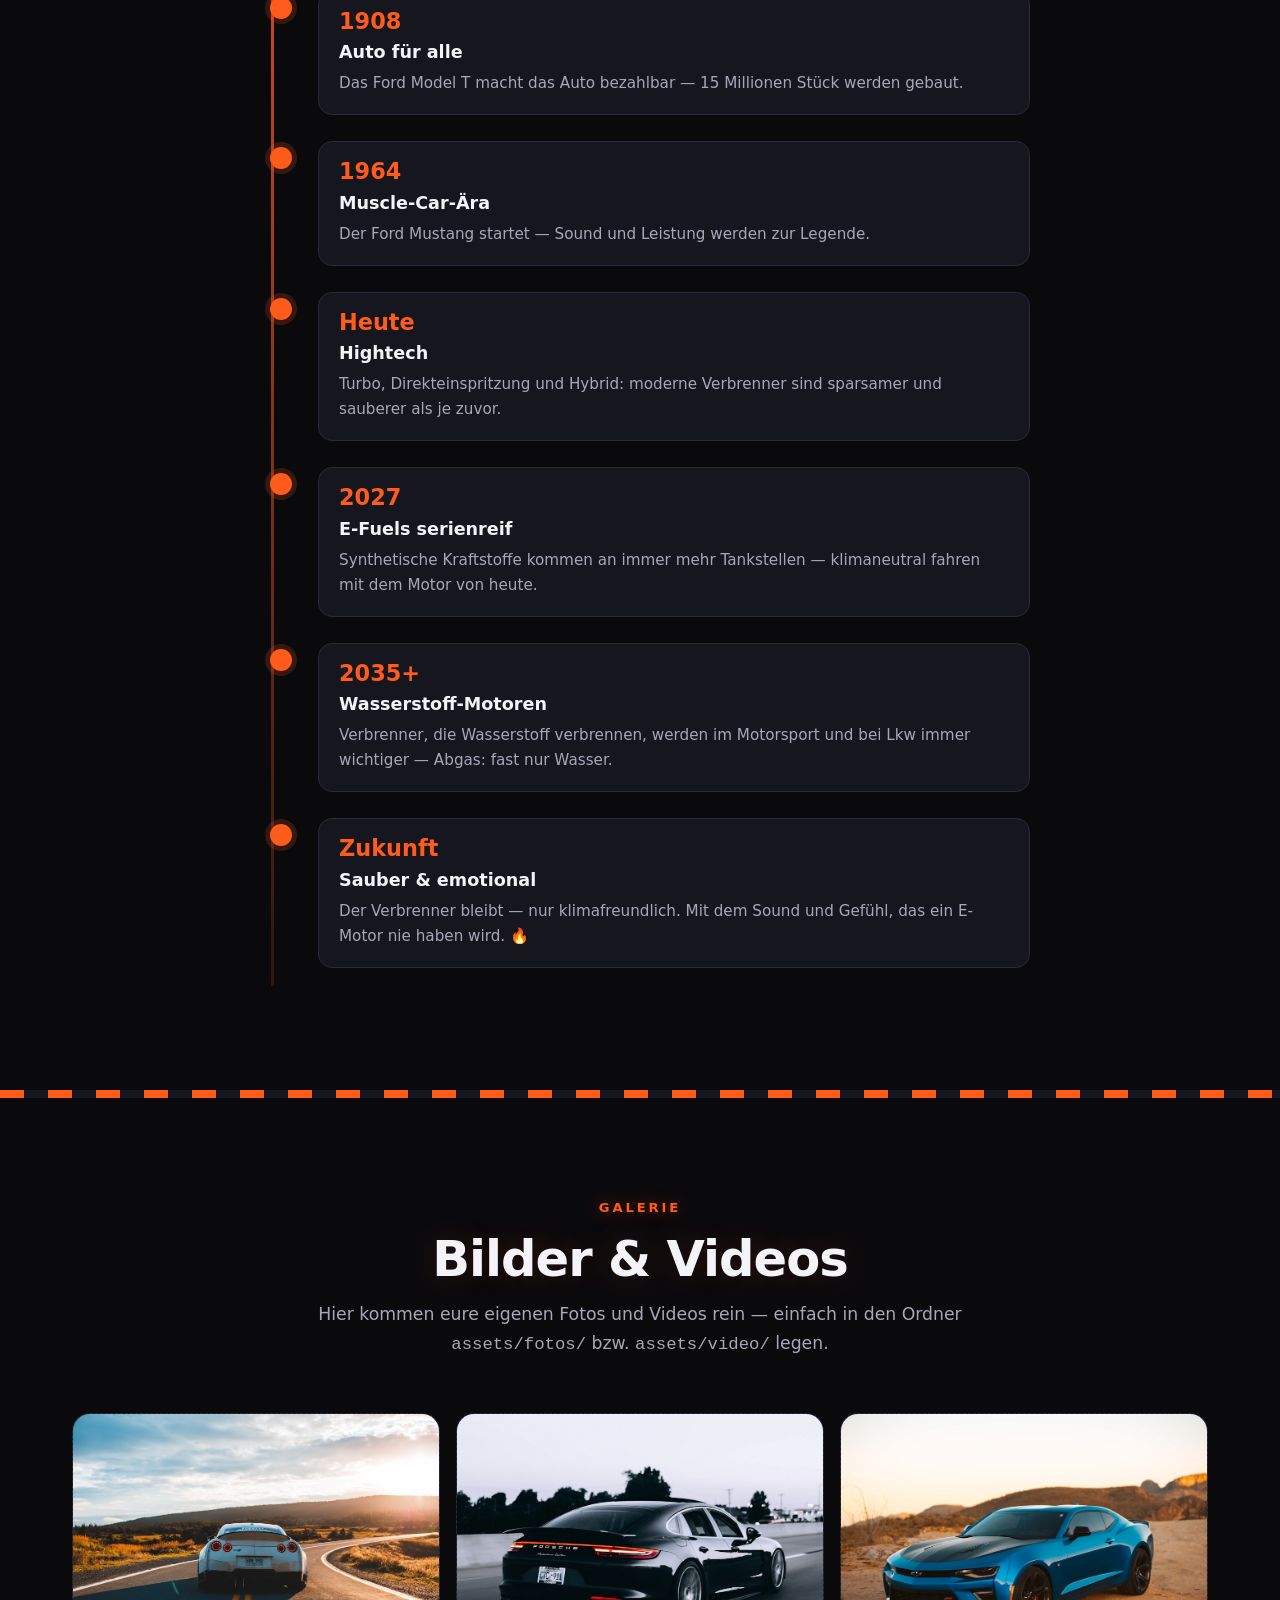
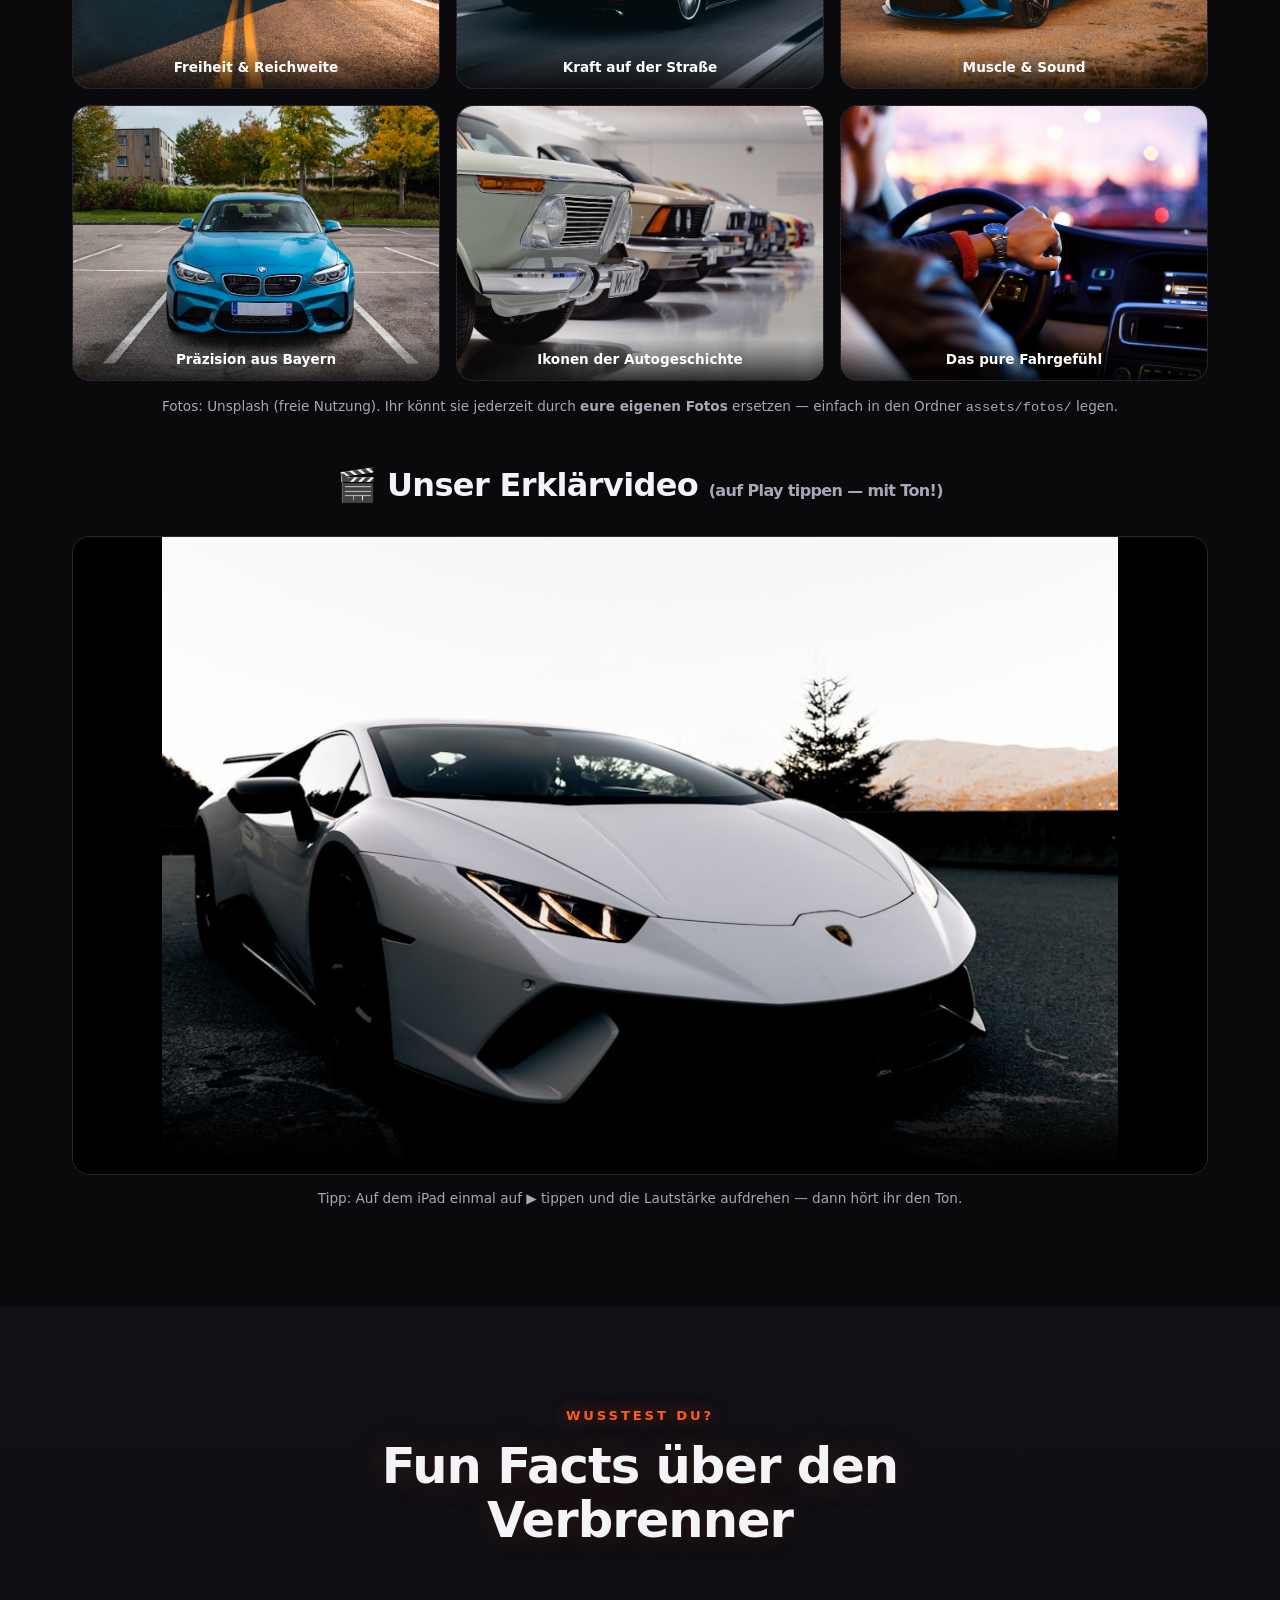
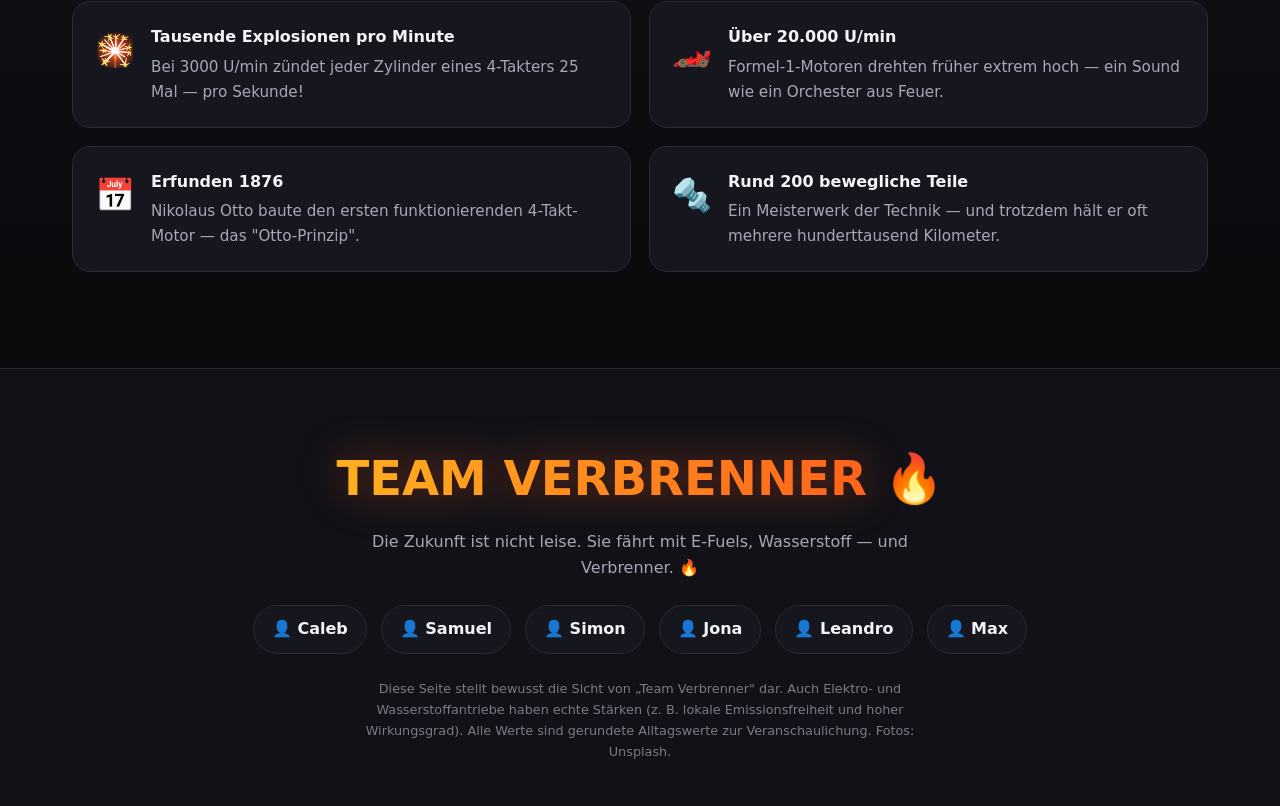
==== commit 81108643: "feat: eigenes Logo, These 'Verbrenner bleibt Zukunft', Builder & mehr Animationen - Eigenes Kolben-L" ====
--- a/index.html
+++ b/index.html
@@ -7,7 +7,7 @@
 <meta name="description" content="Die Zukunft des Verbrennungsmotors: klimaneutral mit E-Fuels, Wasserstoff-Verbrenner und Hightech-Effizienz. Warum der Verbrenner eine große Zukunft hat — mit Fotos, Animationen und Vorlese-Stimme.">
 <meta name="theme-color" content="#0a0a0d">
 <link rel="stylesheet" href="style.css">
-<link rel="icon" href="data:image/svg+xml,<svg xmlns='http://www.w3.org/2000/svg' viewBox='0 0 100 100'><text y='.9em' font-size='90'>🔥</text></svg>">
+<link rel="icon" href="data:image/svg+xml,<svg xmlns='http://www.w3.org/2000/svg' viewBox='0 0 48 48'><defs><linearGradient id='g' x1='0' y1='0' x2='1' y2='1'><stop offset='0' stop-color='%23ff2e2e'/><stop offset='1' stop-color='%23ffb020'/></linearGradient></defs><rect width='48' height='48' rx='12' fill='url(%23g)'/><rect x='17' y='9' width='14' height='12' rx='3' fill='%23fff'/><rect x='22' y='21' width='4' height='11' rx='2' fill='%23fff'/><circle cx='24' cy='37' r='5.4' stroke='%23fff' stroke-width='2.6' fill='none'/><circle cx='24' cy='32.4' r='1.9' fill='%233ddc84'/></svg>">
 </head>
 <body>
 
@@ -15,7 +15,19 @@
 
 <!-- ===================== NAVBAR ===================== -->
 <nav class="nav" id="nav">
-  <a href="#top" class="brand"><span class="logo">🔥</span> TEAM&nbsp;VERBRENNER</a>
+  <a href="#top" class="brand">
+    <span class="logo" aria-hidden="true">
+      <svg viewBox="0 0 48 48" width="22" height="22" fill="none">
+        <rect x="17" y="8.5" width="14" height="12.5" rx="3" fill="#fff"/>
+        <rect x="15.5" y="12.3" width="17" height="2" rx="1" fill="#b3300a"/>
+        <rect x="15.5" y="15.3" width="17" height="2" rx="1" fill="#b3300a"/>
+        <rect x="22" y="21" width="4" height="11" rx="2" fill="#fff"/>
+        <circle cx="24" cy="37" r="5.4" stroke="#fff" stroke-width="2.6"/>
+        <circle cx="24" cy="32.4" r="1.9" fill="#3ddc84"/>
+      </svg>
+    </span>
+    <span class="brand-name">TEAM&nbsp;VERBRENNER</span>
+  </a>
   <div class="links" id="navLinks">
     <a href="#zukunft">Zukunft</a>
     <a href="#aufbau">Aufbau</a>
@@ -47,8 +59,9 @@
       <span class="badge">💧 Wasserstoff-Motor</span>
       <span class="badge">📱 iPad-optimiert</span>
     </div>
-    <h1>Die <span class="flame-text">Zukunft</span><br>fährt weiter mit Verbrenner</h1>
-    <p class="lead">Klimaneutral mit E-Fuels, sauber mit Wasserstoff und schlauer denn je: Warum der Verbrennungsmotor noch lange nicht am Ende ist — sondern erst richtig loslegt. 🔥</p>
+    <h1>Der <span class="flame-text">Verbrenner</span><br>bleibt die Zukunft</h1>
+    <p class="rotator">Die Motorenart von morgen — weil er <span class="rot" id="rot">klimaneutral</span> wird</p>
+    <p class="lead">Mit E-Fuels und Wasserstoff fährt der Verbrennungsmotor sauber in die Zukunft. Hier erfährst du, warum er die Motorenart der Zukunft <b>bleibt</b>. 🔥</p>
     <div class="hero__cta">
       <button class="btn btn--flame" id="startEngine">
         <span class="sound-wave" id="wave"><span></span><span></span><span></span><span></span><span></span></span>
@@ -113,6 +126,28 @@
     <div class="future-banner reveal">
       <div class="fb-big"><span class="count" data-to="90">0</span>&nbsp;%</div>
       <div class="fb-text"><b>weniger CO₂</b> sind mit E-Fuels gegenüber normalem Benzin möglich — im selben Motor, an der gleichen Tankstelle.</div>
+    </div>
+  </div>
+</section>
+
+<div class="divider" aria-hidden="true"></div>
+
+<!-- ===================== INTERAKTIVER BUILDER ===================== -->
+<section class="section section--alt" id="builder">
+  <div class="wrap">
+    <div class="section__head reveal">
+      <span class="kicker">Zum Selberbauen</span>
+      <h2>Bau dir deinen <span class="flame-text">Zukunfts-Antrieb</span></h2>
+      <p>Wähle einen sauberen Kraftstoff und sieh sofort, was der Verbrenner damit kann.</p>
+    </div>
+
+    <div class="builder reveal">
+      <div class="builder-choices" role="tablist" aria-label="Kraftstoff wählen">
+        <button class="choice active" data-fuel="efuel" role="tab" aria-selected="true"><span class="c-emo">🌱</span><span class="c-name">E-Fuel</span></button>
+        <button class="choice" data-fuel="h2" role="tab" aria-selected="false"><span class="c-emo">💧</span><span class="c-name">Wasserstoff</span></button>
+        <button class="choice" data-fuel="hybrid" role="tab" aria-selected="false"><span class="c-emo">⚡</span><span class="c-name">Hybrid</span></button>
+      </div>
+      <div class="builder-result" id="builderResult" aria-live="polite"><!-- per JS --></div>
     </div>
   </div>
 </section>
--- a/style.css
+++ b/style.css
@@ -600,6 +600,66 @@
 .future-banner .fb-text { color: var(--muted); font-size: 1.06rem; }
 @media (max-width: 560px) { .future-banner { flex-direction: column; text-align: center; gap: 12px; } }
 
+/* ============================================================
+   v4 — Logo, Rotator, interaktiver Builder, Politur
+   ============================================================ */
+
+/* Nav-Logo (SVG) & Markenname */
+.nav .brand .logo svg { display: block; }
+.nav .brand .brand-name { line-height: 1; }
+
+/* Animierte Unterstreichung der Nav-Links */
+.nav .links a { position: relative; }
+.nav .links a::after {
+  content: ""; position: absolute; left: 14px; right: 14px; bottom: 5px; height: 2px;
+  background: linear-gradient(90deg, var(--flame), var(--hot));
+  transform: scaleX(0); transform-origin: left; transition: transform .25s; border-radius: 2px;
+}
+.nav .links a:hover::after { transform: scaleX(1); }
+
+/* Rotierendes Wort im Hero */
+.rotator { font-size: clamp(1rem, 2.4vw, 1.35rem); font-weight: 800; color: #fff; margin-top: 12px; }
+.rotator .rot { color: var(--hot); display: inline-block; min-width: 9ch; text-shadow: 0 0 20px rgba(255,176,32,.6); }
+.rot.swap { animation: rotSwap .5s ease; }
+@keyframes rotSwap { 0% { opacity: 0; transform: translateY(10px); } 100% { opacity: 1; transform: none; } }
+
+/* Interaktiver Builder */
+.builder { display: grid; grid-template-columns: 280px 1fr; gap: 22px; align-items: stretch; }
+.builder-choices { display: flex; flex-direction: column; gap: 14px; }
+.choice {
+  display: flex; align-items: center; gap: 14px; padding: 18px 20px; cursor: pointer;
+  background: var(--card); border: 1px solid var(--line); border-radius: 16px; color: var(--text);
+  font-family: inherit; font-size: 1.1rem; font-weight: 800; text-align: left; transition: transform .2s, border-color .2s, background .2s, box-shadow .2s;
+}
+.choice .c-emo { font-size: 1.6rem; }
+.choice:hover { border-color: var(--flame); transform: translateX(4px); }
+.choice.active {
+  border-color: transparent; color: #1a0d05;
+  background: linear-gradient(135deg, var(--flame-2), var(--flame), var(--hot));
+  box-shadow: 0 12px 34px rgba(255,91,26,.4);
+}
+.builder-result {
+  background: radial-gradient(500px 300px at 80% 0, rgba(255,91,26,.12), transparent 60%), var(--card);
+  border: 1px solid var(--line); border-radius: 18px; padding: 28px; box-shadow: var(--shadow);
+}
+.br-pop { animation: brPop .45s cubic-bezier(.2,.9,.3,1.2); }
+@keyframes brPop { 0% { opacity: 0; transform: translateY(14px) scale(.98); } 100% { opacity: 1; transform: none; } }
+.br-head { display: flex; align-items: center; gap: 16px; margin-bottom: 20px; }
+.br-head .br-icon { font-size: 2.6rem; }
+.br-head h3 { font-size: 1.5rem; }
+.br-head p { color: var(--muted); font-size: .95rem; }
+.br-stats { display: grid; grid-template-columns: repeat(2, 1fr); gap: 12px; }
+.br-stat { background: var(--card-2); border: 1px solid var(--line); border-radius: 12px; padding: 14px 16px; }
+.br-stat span { display: block; color: var(--muted); font-size: .78rem; text-transform: uppercase; letter-spacing: .08em; margin-bottom: 4px; }
+.br-stat b { font-size: 1.05rem; }
+.br-note { margin-top: 18px; padding: 14px 16px; border-radius: 12px; background: rgba(61,220,132,.1); border: 1px solid rgba(61,220,132,.3); color: var(--text); font-size: .95rem; }
+@media (max-width: 760px) {
+  .builder { grid-template-columns: 1fr; }
+  .builder-choices { flex-direction: row; }
+  .choice { flex: 1; flex-direction: column; text-align: center; gap: 6px; padding: 16px 10px; }
+  .br-stats { grid-template-columns: 1fr; }
+}
+
 @media (prefers-reduced-motion: reduce) {
   .flame-text, .hero h1, .hero p.lead, .hero__badges, .hero__cta,
   .btn--flame, #videoSound, .nav .brand .logo, .tl-dot { animation: none !important; }
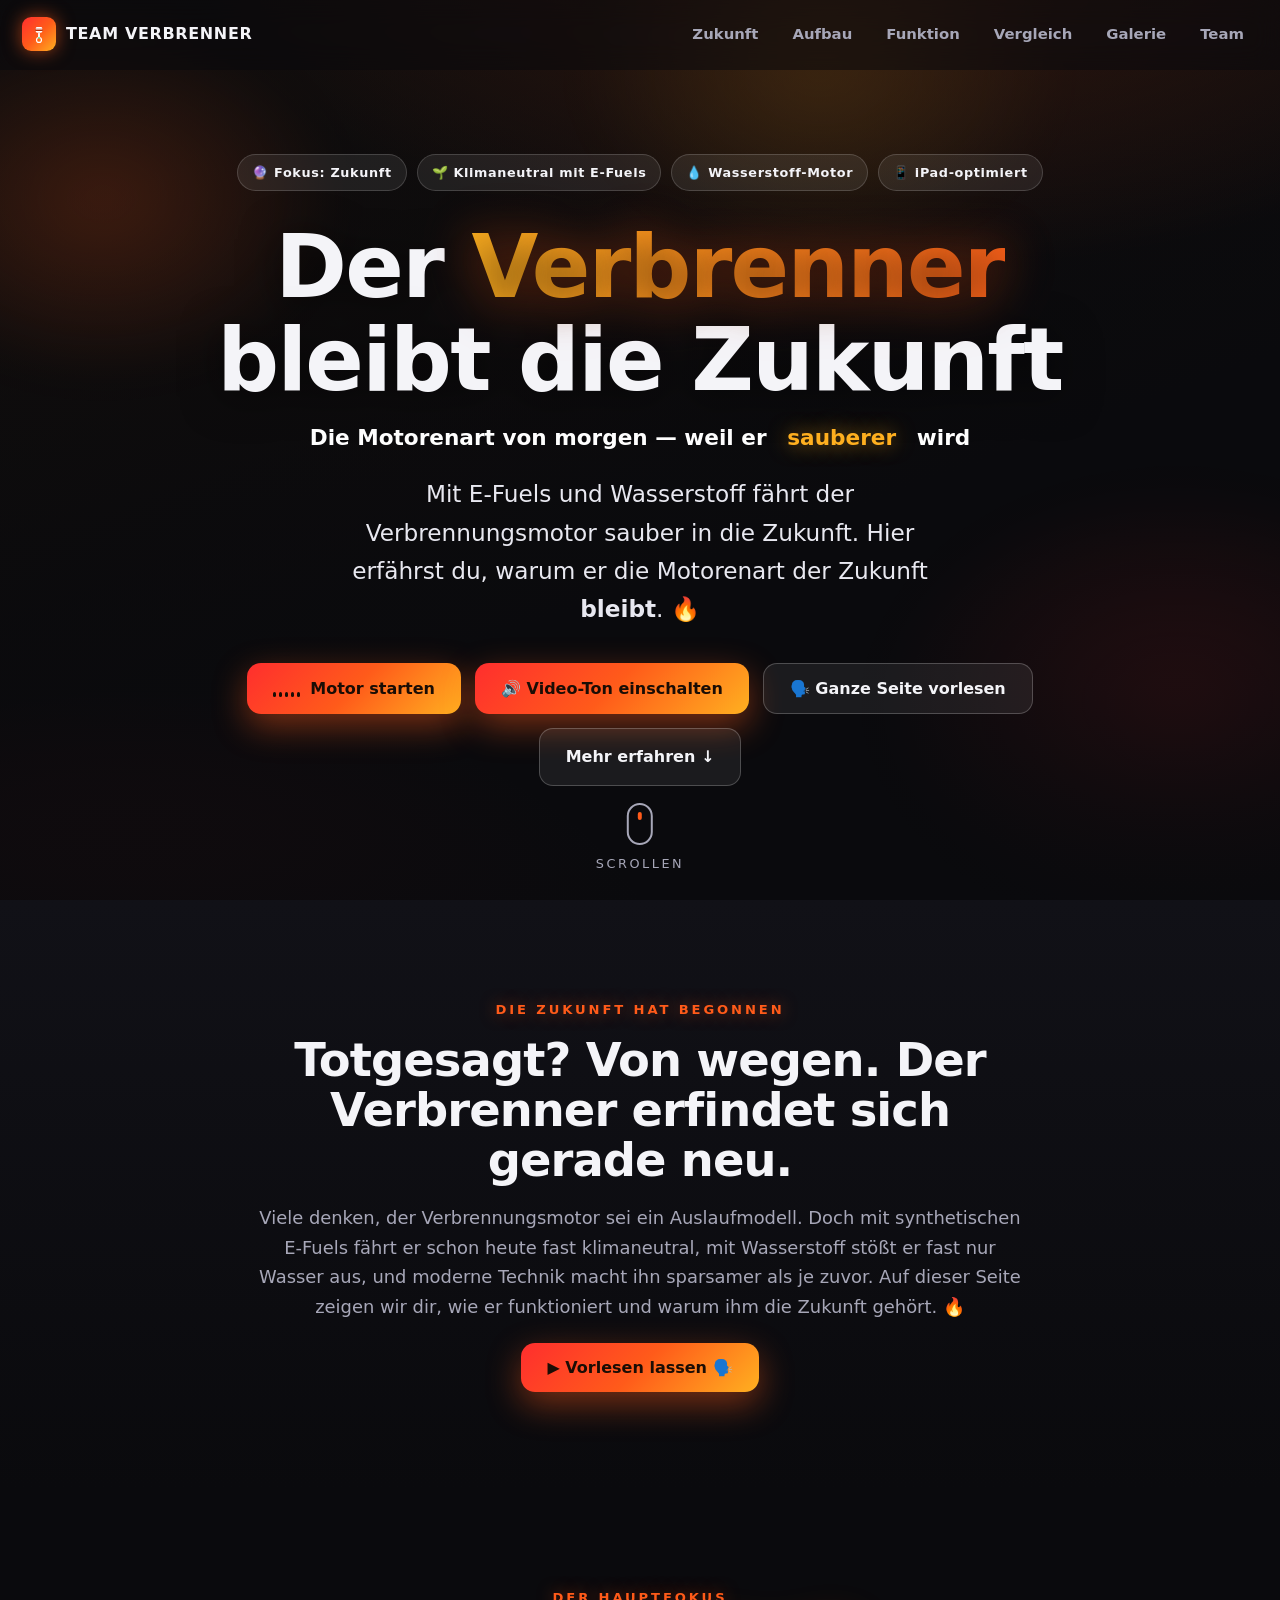
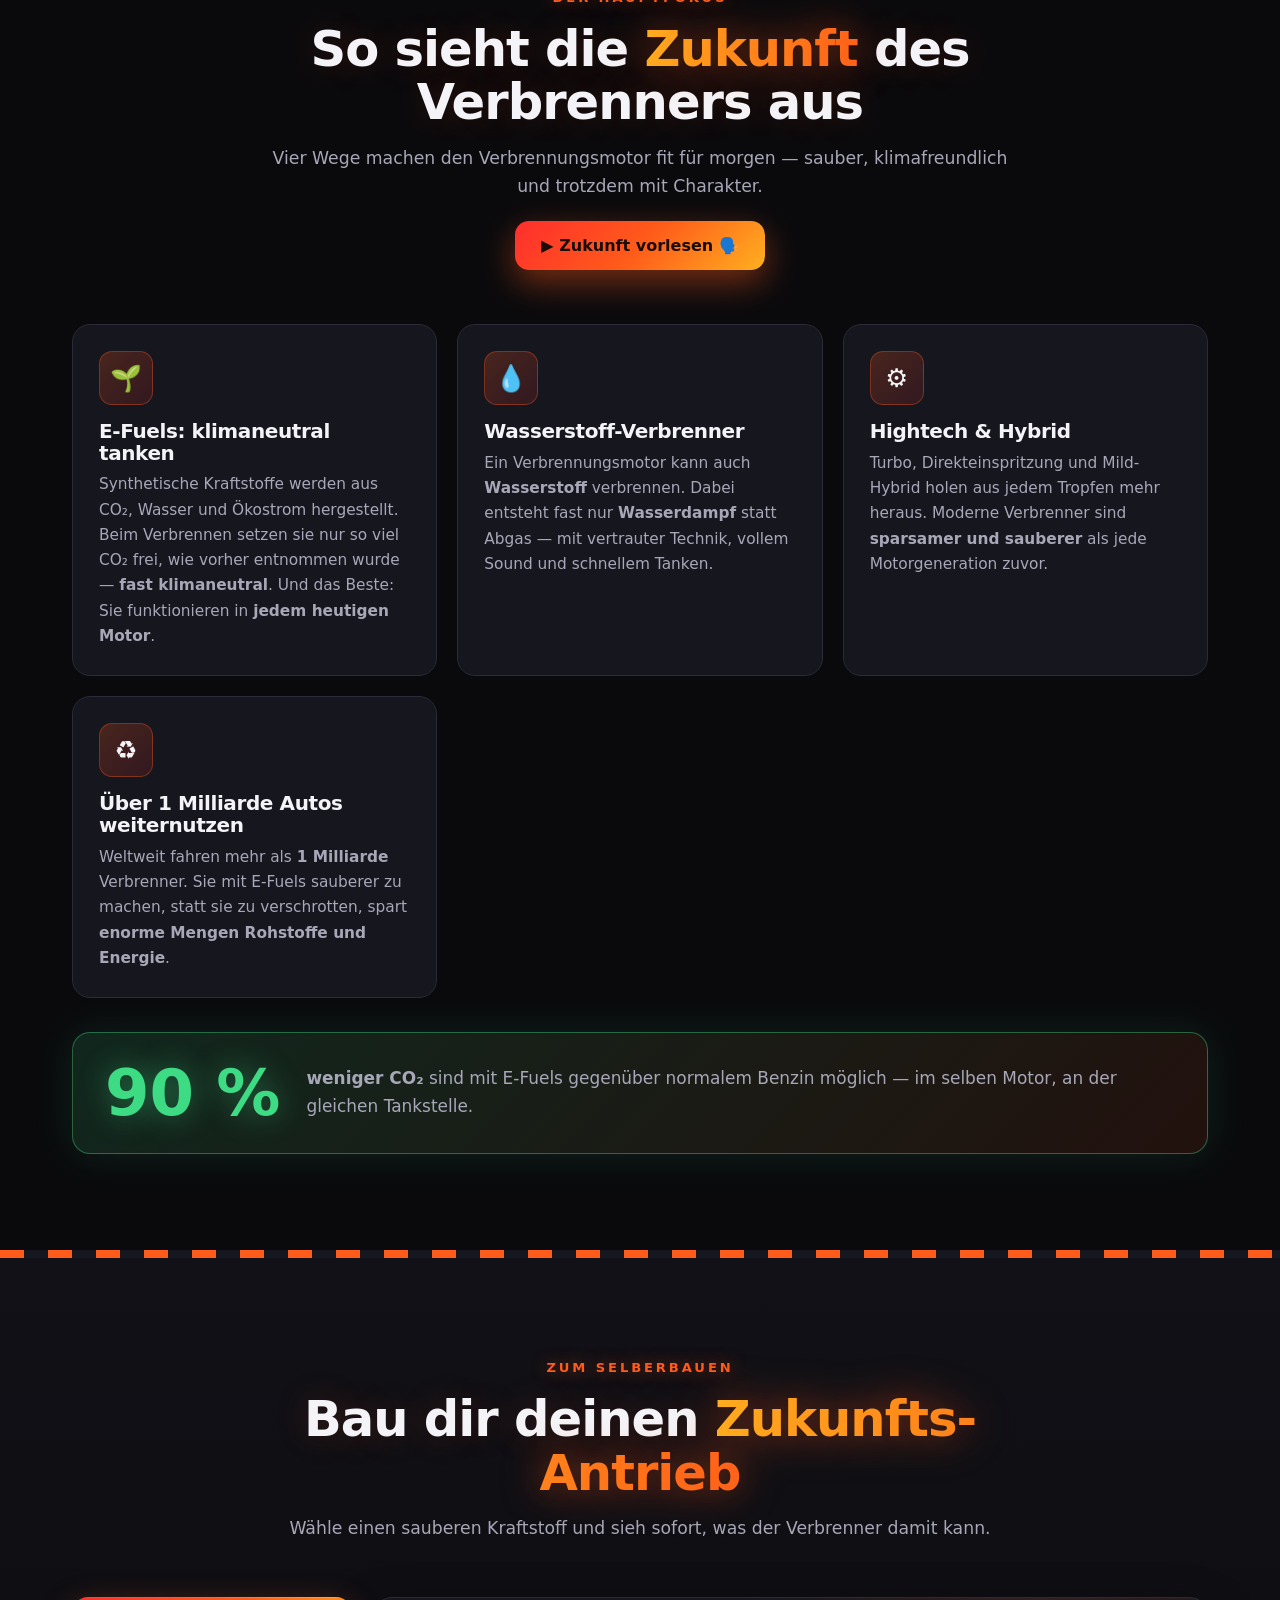
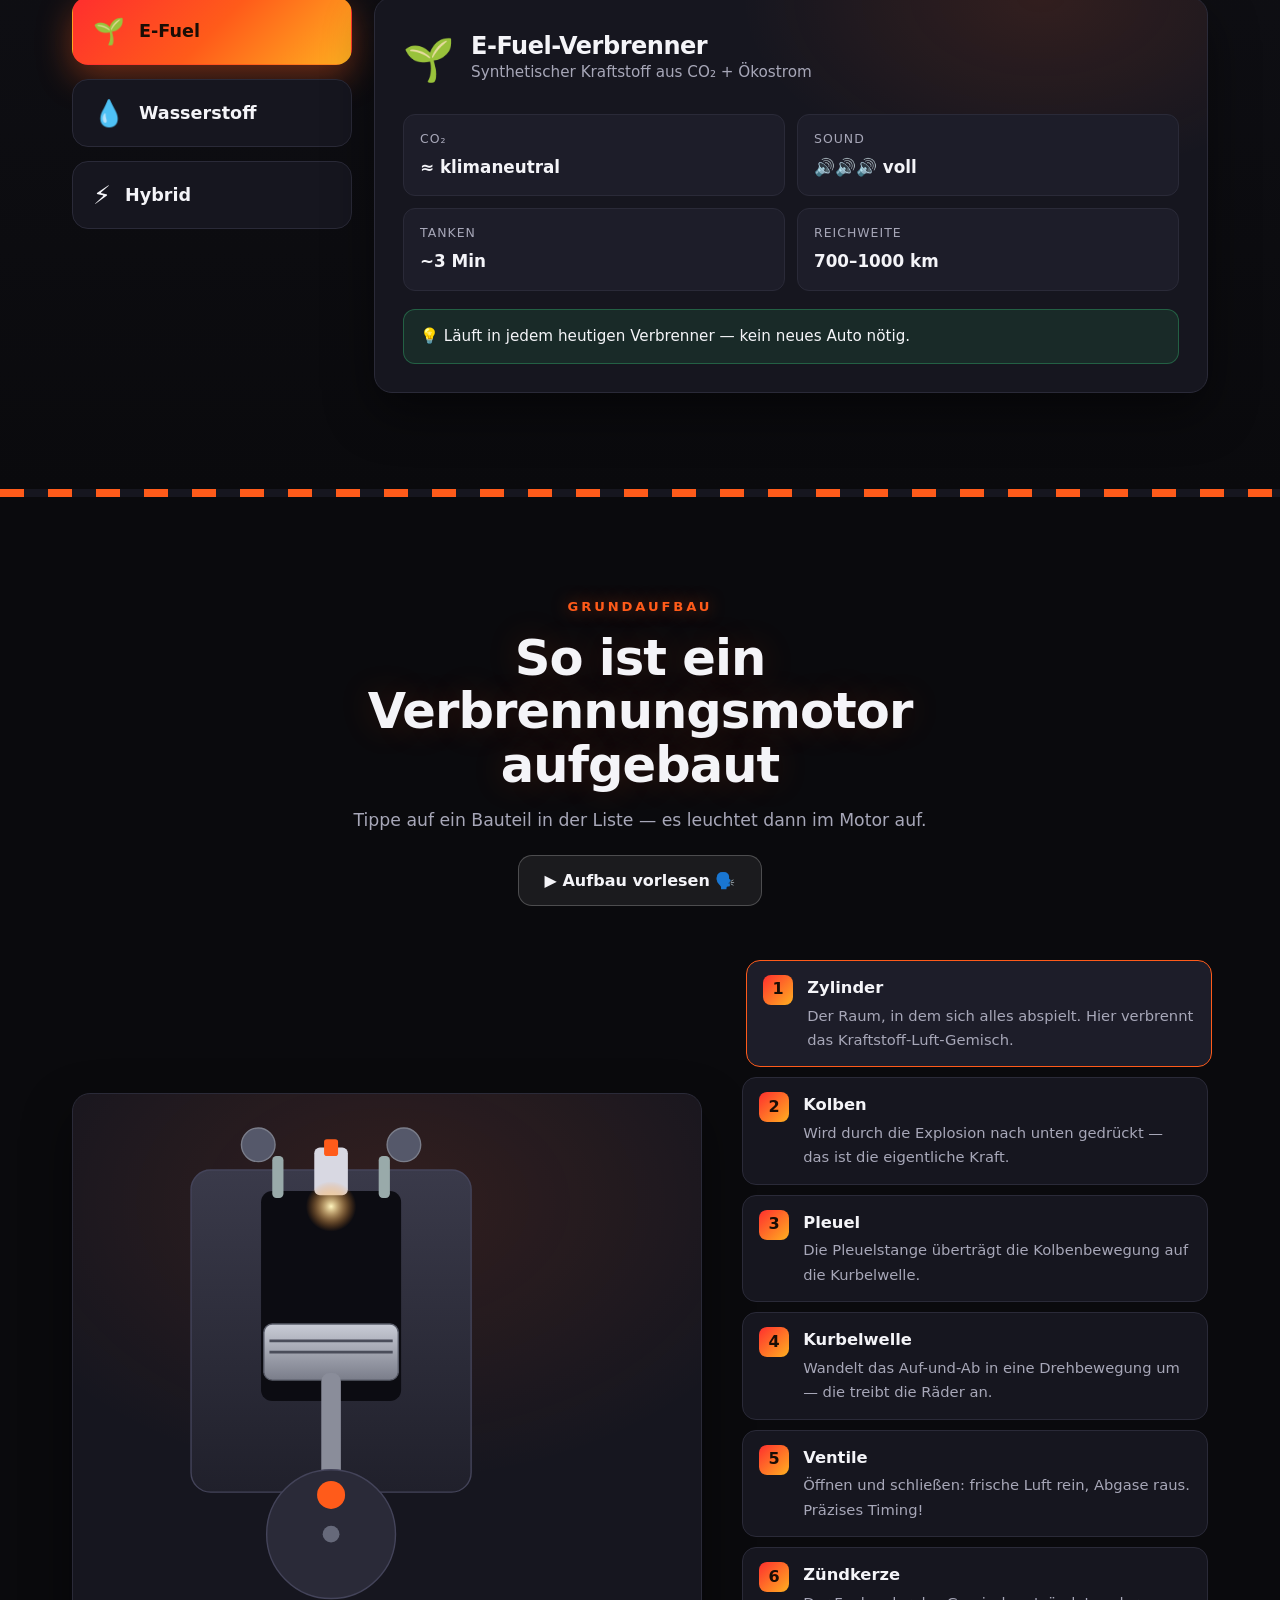
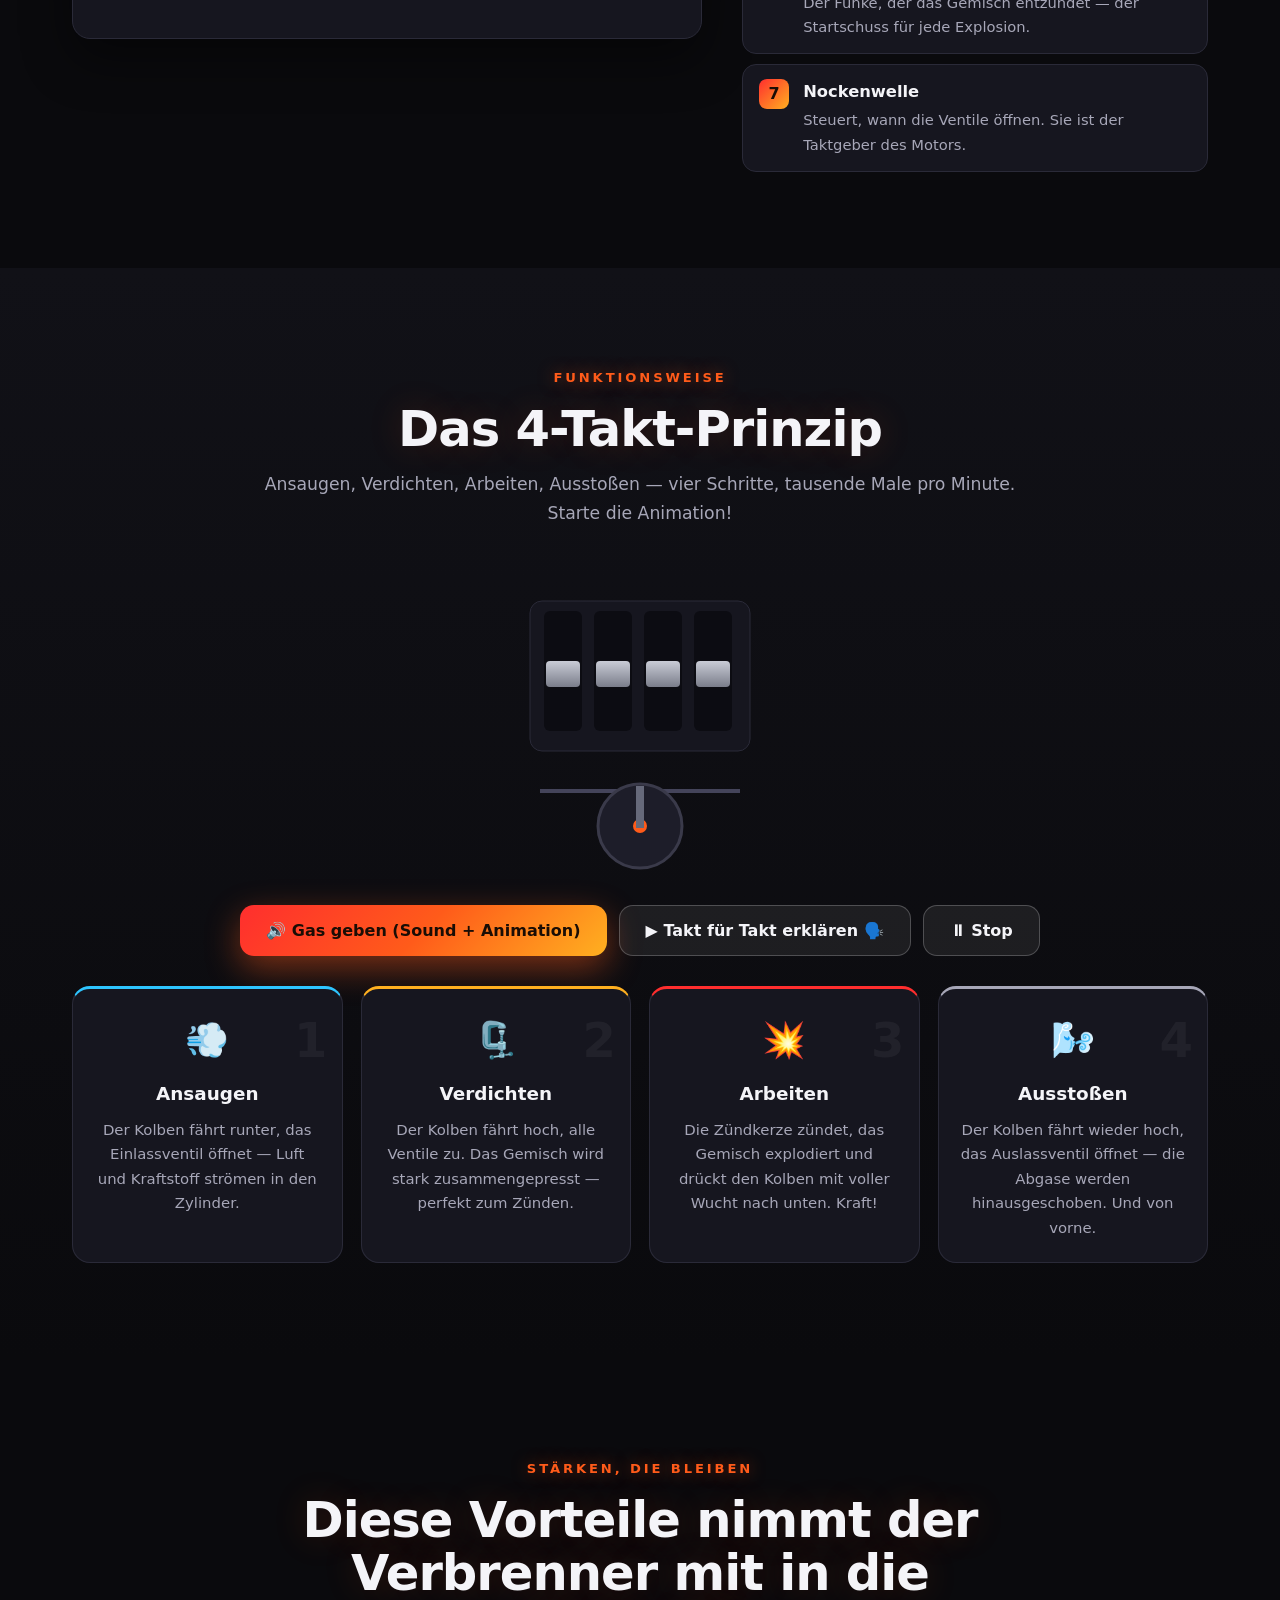
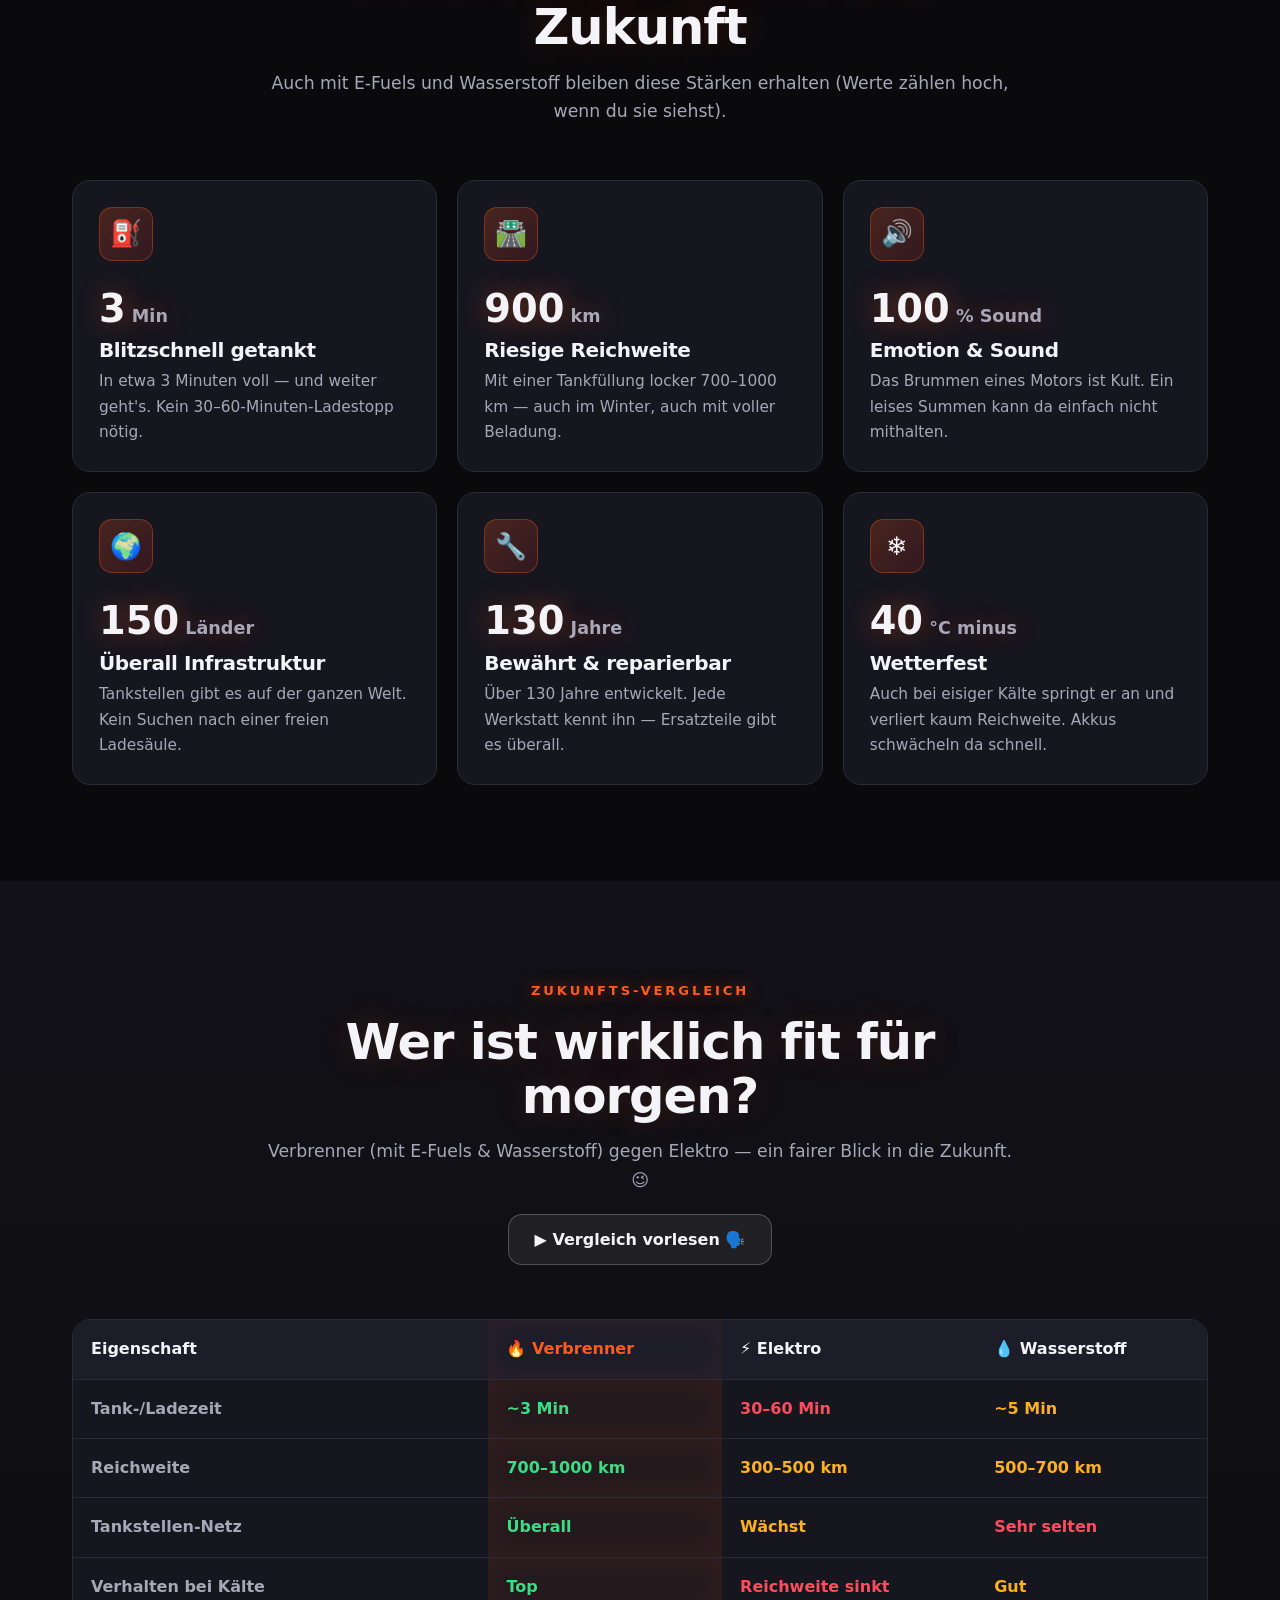
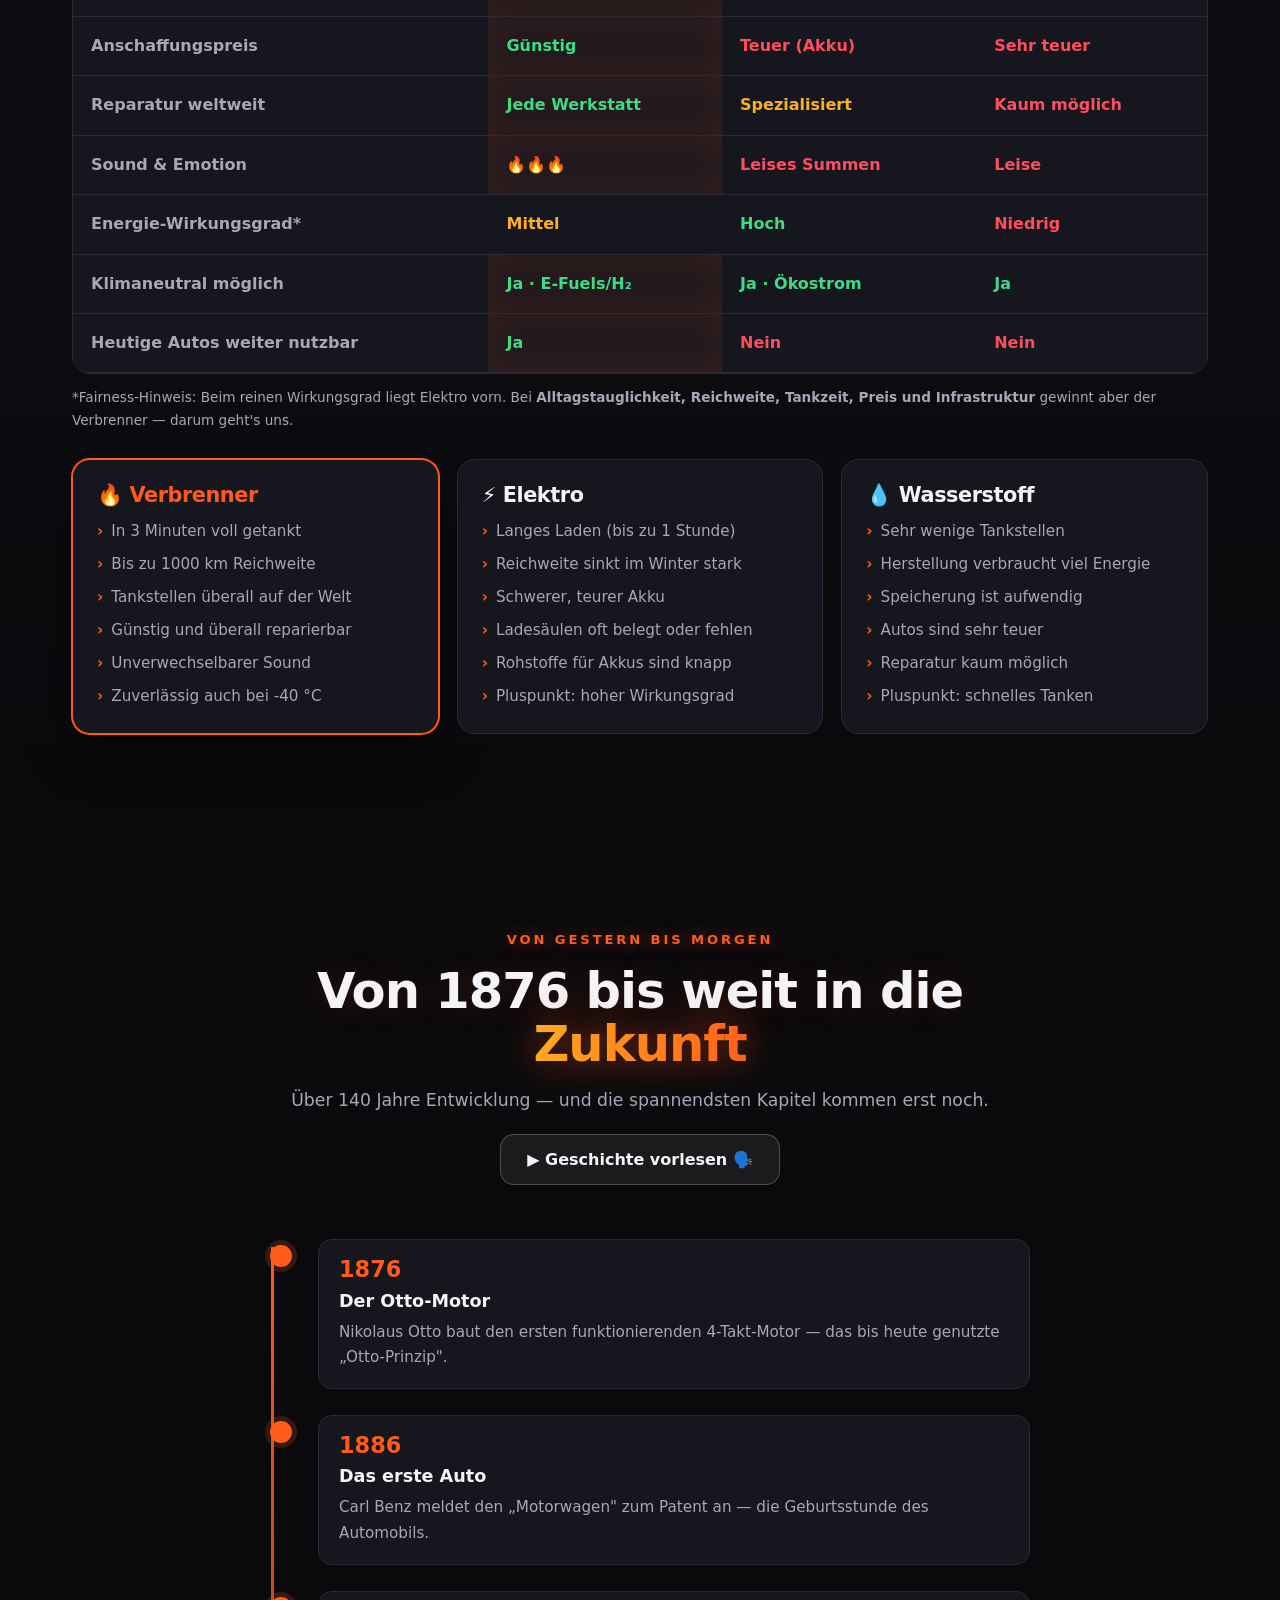
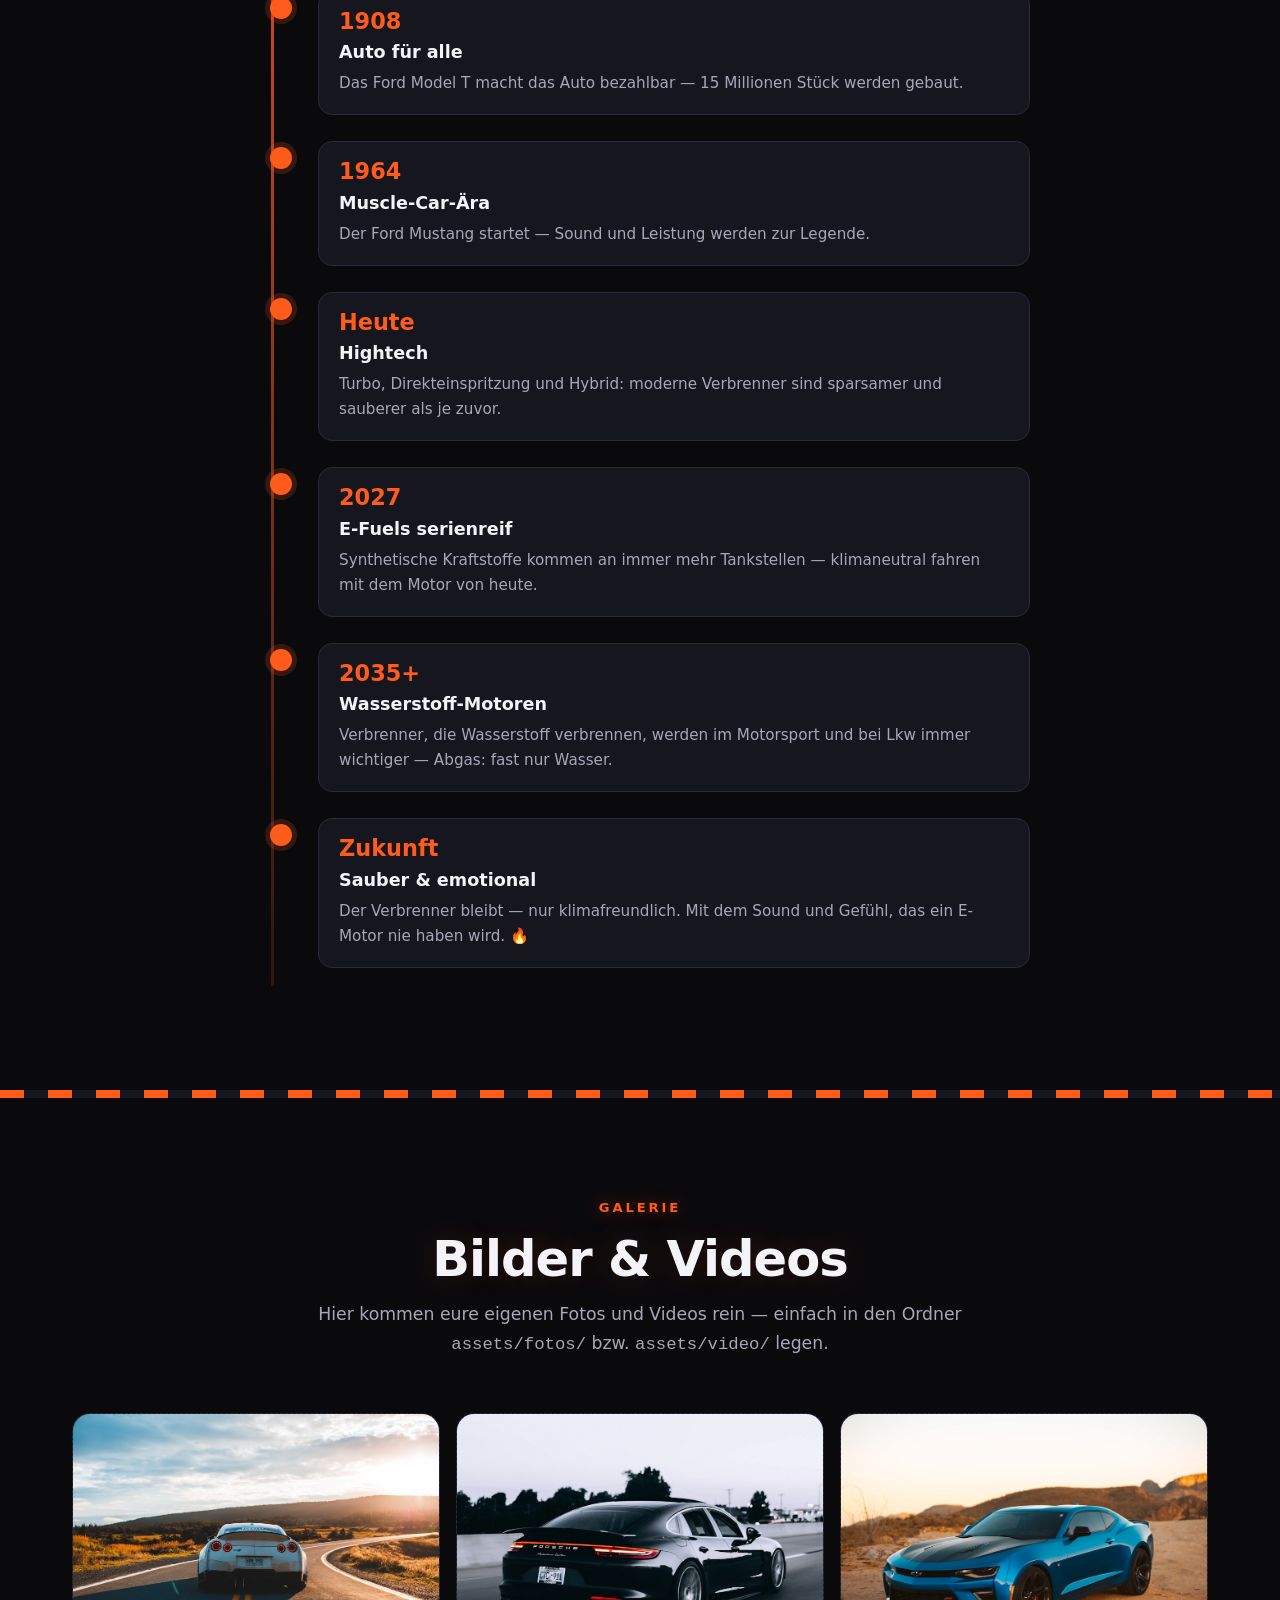
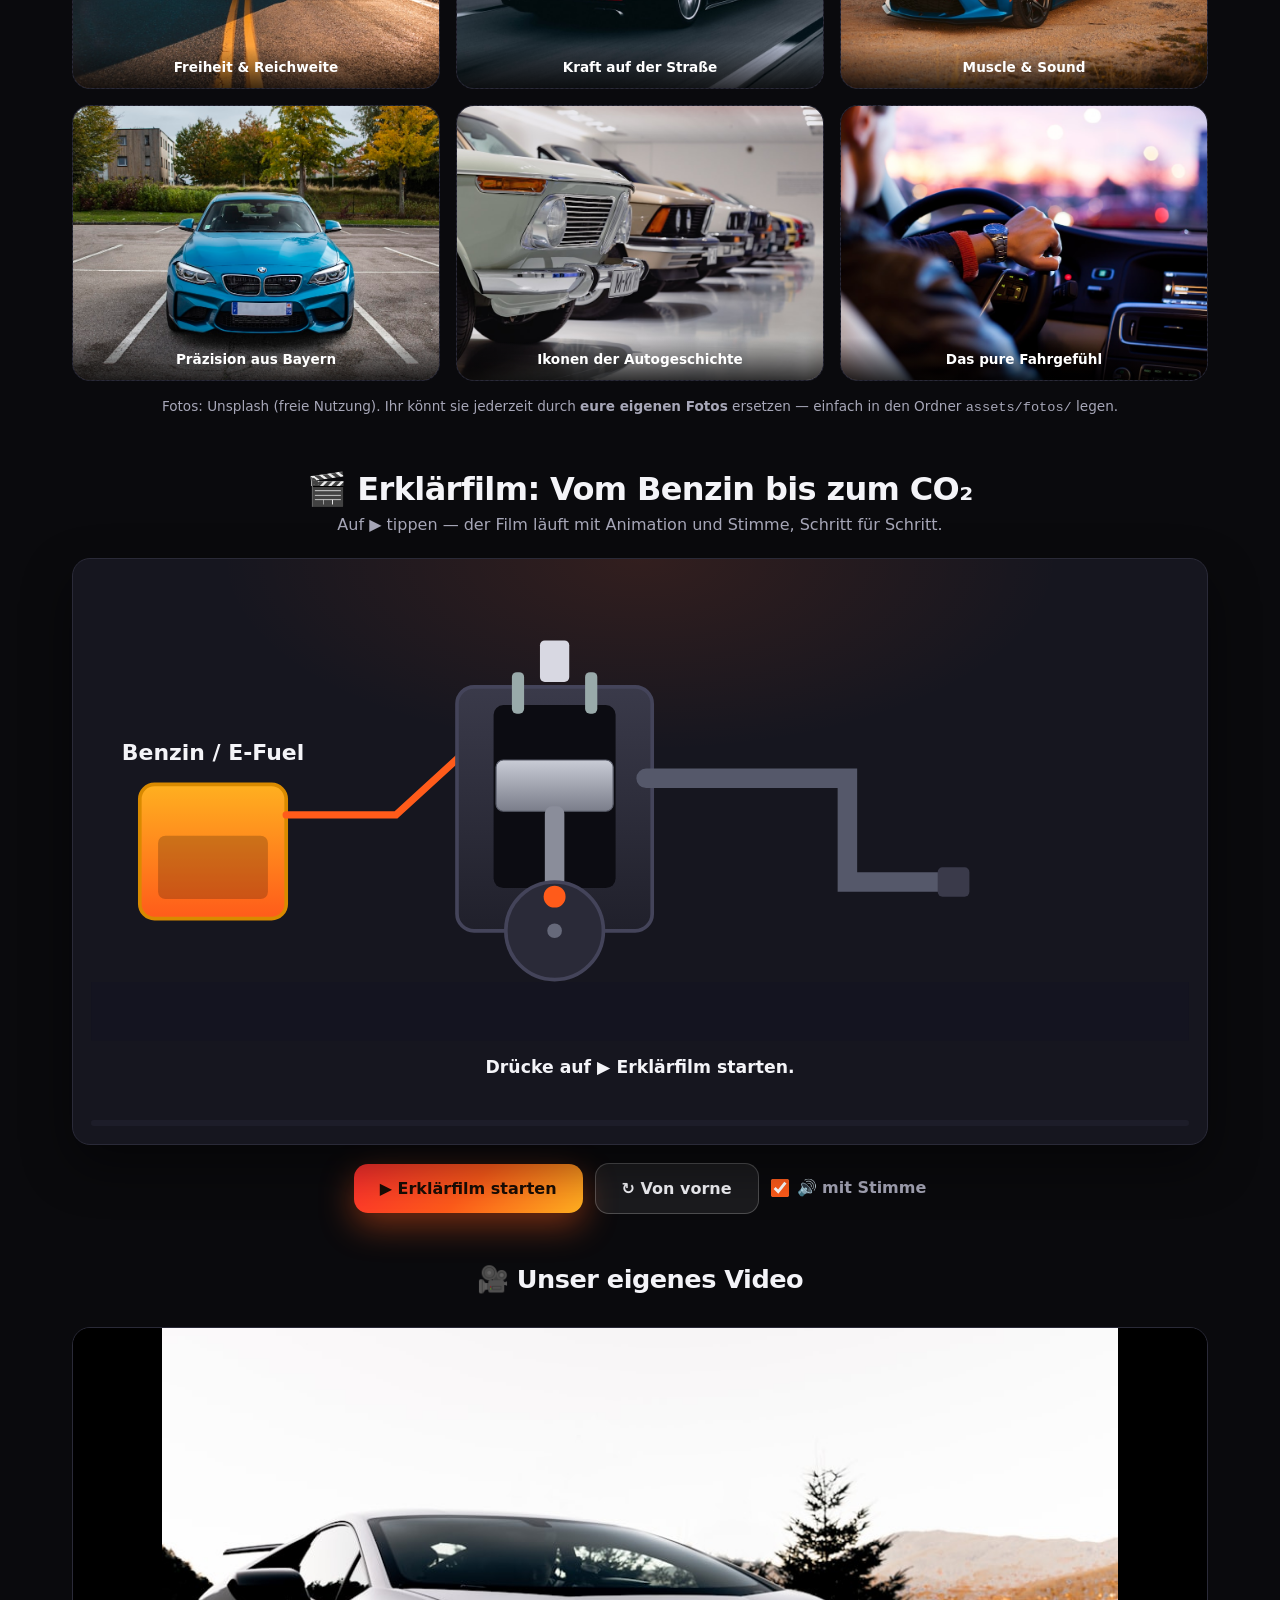
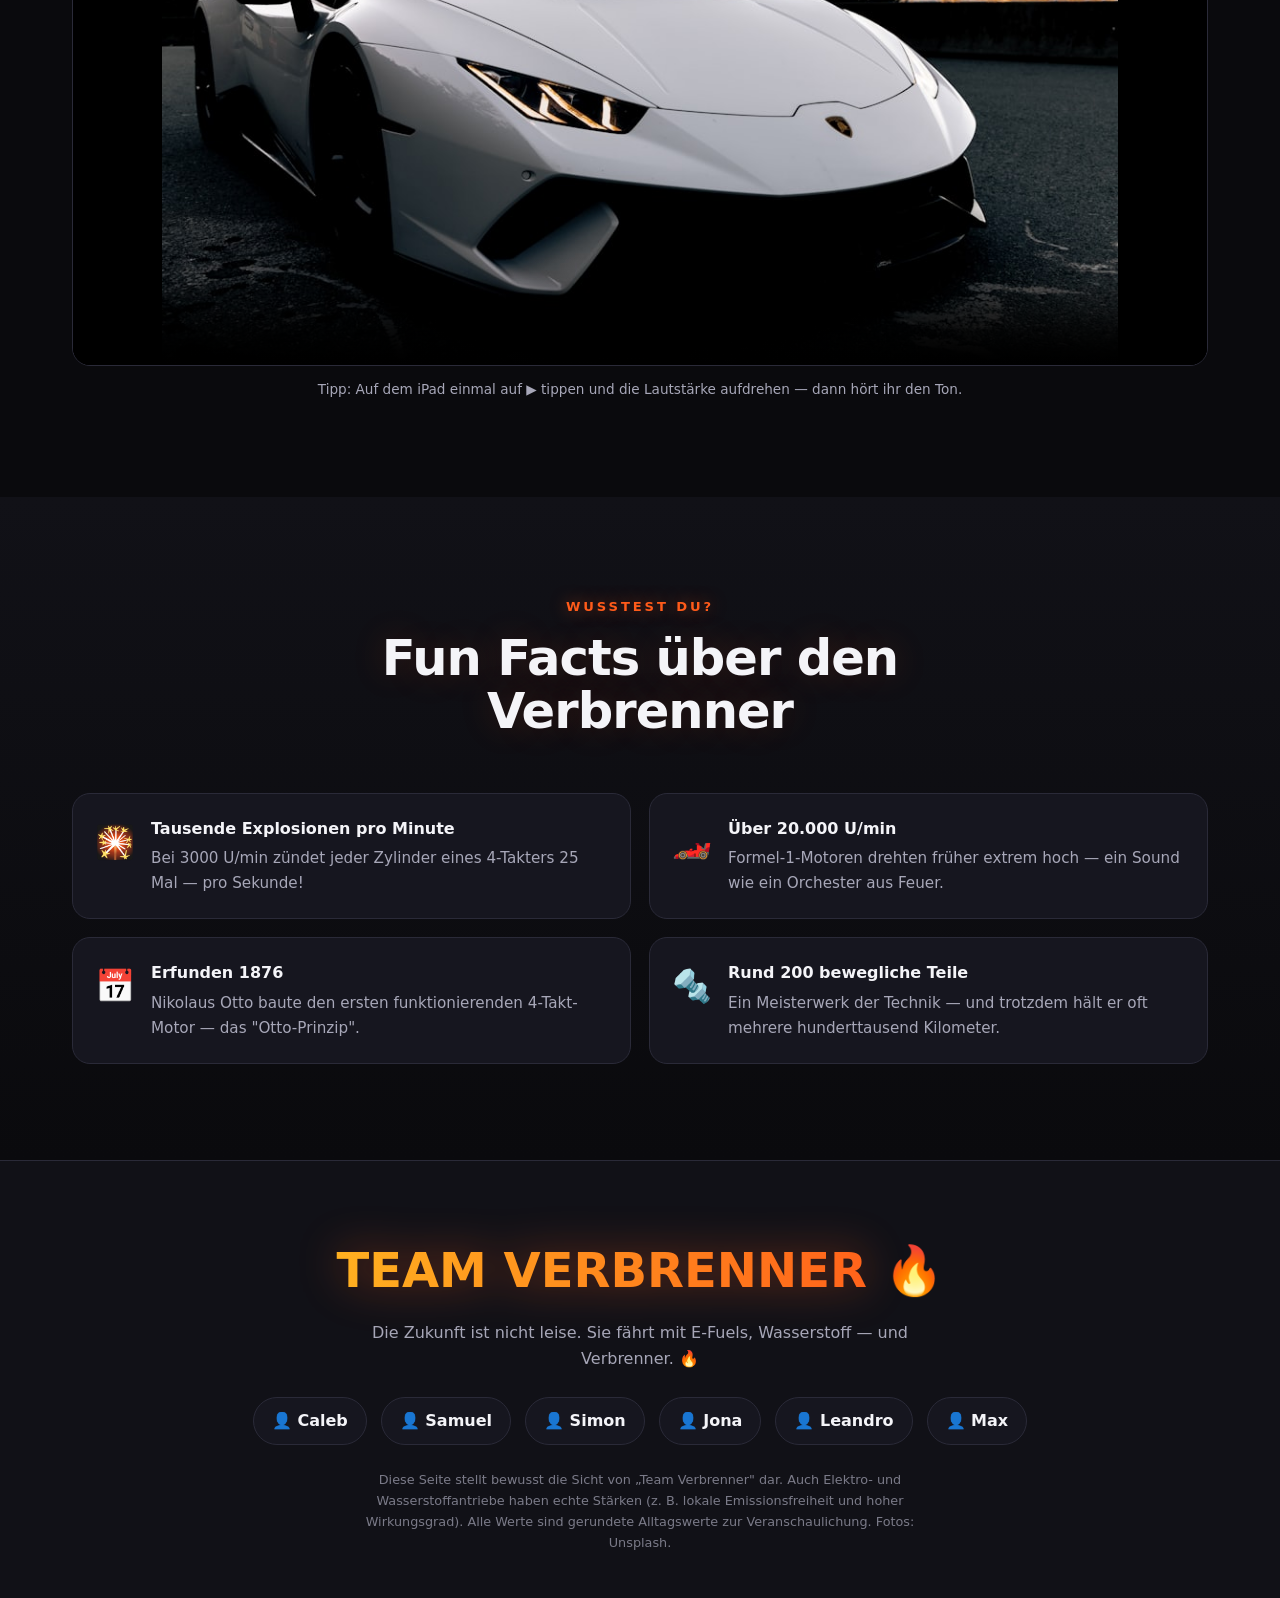
==== commit d85ca4d3: "feat: animierter Erklaerfilm (Benzin bis CO2) im Erklaervideo-Bereich - Neuer animierter Erklaerfilm" ====
--- a/index.html
+++ b/index.html
@@ -450,7 +450,85 @@
       Fotos: Unsplash (freie Nutzung). Ihr könnt sie jederzeit durch <b>eure eigenen Fotos</b> ersetzen — einfach in den Ordner <code>assets/fotos/</code> legen.
     </p>
 
-    <h3 style="text-align:center; margin-top:48px; font-size:clamp(1.4rem,3vw,2rem)">🎬 Unser Erklärvideo <span style="color:var(--muted); font-size:1rem; font-weight:600">(auf Play tippen — mit Ton!)</span></h3>
+    <h3 class="film-title">🎬 Erklärfilm: Vom Benzin bis zum CO₂</h3>
+    <p style="text-align:center; color:var(--muted); margin-top:6px">Auf ▶ tippen — der Film läuft mit Animation und Stimme, Schritt für Schritt.</p>
+
+    <div class="film reveal">
+      <div class="film-stage">
+        <svg id="filmSvg" viewBox="0 0 900 380" role="img" aria-label="Erklärfilm: Wie ein Motor funktioniert, von Benzin bis CO2">
+          <defs>
+            <linearGradient id="fTank" x1="0" y1="0" x2="0" y2="1"><stop offset="0" stop-color="#ffb020"/><stop offset="1" stop-color="#ff5b1a"/></linearGradient>
+            <linearGradient id="fMetal" x1="0" y1="0" x2="0" y2="1"><stop offset="0" stop-color="#3a3a4a"/><stop offset="1" stop-color="#20202b"/></linearGradient>
+            <linearGradient id="fPistonGrad" x1="0" y1="0" x2="0" y2="1"><stop offset="0" stop-color="#c9ccd6"/><stop offset="1" stop-color="#7a7d8a"/></linearGradient>
+            <radialGradient id="fSpark" cx="50%" cy="50%" r="50%"><stop offset="0" stop-color="#fff6c0"/><stop offset="1" stop-color="#ff8a1a" stop-opacity="0"/></radialGradient>
+          </defs>
+
+          <rect x="0" y="332" width="900" height="48" fill="#141420"/>
+
+          <g id="fp-tank" class="fpart">
+            <text x="100" y="150" text-anchor="middle" fill="#f4f4f8" font-size="18" font-weight="800">Benzin / E-Fuel</text>
+            <rect x="40" y="170" width="120" height="110" rx="12" fill="url(#fTank)" stroke="#d98a00" stroke-width="3"/>
+            <rect x="55" y="212" width="90" height="52" rx="6" fill="#1a0d05" opacity=".22"/>
+          </g>
+
+          <path id="fp-line" class="fpart" d="M160 195 L250 195 L332 120" fill="none" stroke="#ff5b1a" stroke-width="6" stroke-linecap="round"/>
+
+          <g id="fDrops">
+            <circle class="drop" cx="175" cy="195" r="5" fill="#ffd27a"/>
+            <circle class="drop" cx="175" cy="195" r="5" fill="#ffd27a"/>
+            <circle class="drop" cx="175" cy="195" r="5" fill="#ffd27a"/>
+          </g>
+
+          <g id="fp-cyl" class="fpart">
+            <rect x="300" y="90" width="160" height="200" rx="14" fill="url(#fMetal)" stroke="#44445a" stroke-width="3"/>
+            <rect x="330" y="105" width="100" height="150" rx="8" fill="#0c0c12"/>
+          </g>
+
+          <g id="fp-valves" class="fpart">
+            <rect x="345" y="78" width="10" height="34" rx="4" fill="#9aa"/>
+            <rect x="405" y="78" width="10" height="34" rx="4" fill="#9aa"/>
+          </g>
+
+          <g id="fp-spark" class="fpart">
+            <rect x="368" y="52" width="24" height="34" rx="4" fill="#d8d8e2"/>
+            <circle id="fSparkGlow" cx="380" cy="112" r="26" fill="url(#fSpark)" opacity="0"/>
+          </g>
+
+          <g id="fPistonG">
+            <rect id="fPiston" x="332" y="150" width="96" height="42" rx="6" fill="url(#fPistonGrad)" stroke="#5a5d6a"/>
+            <rect id="fRod" x="372" y="188" width="16" height="82" rx="6" fill="#8a8d9a"/>
+          </g>
+
+          <g id="fp-crank" class="fpart">
+            <circle cx="380" cy="290" r="40" fill="#2a2a38" stroke="#44445a" stroke-width="3"/>
+            <g id="fCrankRot"><circle cx="380" cy="262" r="9" fill="#ff5b1a"/></g>
+            <circle cx="380" cy="290" r="6" fill="#66697a"/>
+          </g>
+
+          <g id="fp-exhaust" class="fpart">
+            <path d="M455 165 L620 165 L620 250 L700 250" fill="none" stroke="#55586a" stroke-width="16" stroke-linecap="round"/>
+            <rect x="694" y="238" width="26" height="24" rx="4" fill="#3a3a4a"/>
+          </g>
+
+          <g id="fCo2" class="co2">
+            <g class="cloud"><circle cx="742" cy="250" r="17" fill="#8a8d9a"/><text x="742" y="255" text-anchor="middle" font-size="12" font-weight="800" fill="#12121a">CO₂</text></g>
+            <g class="cloud"><circle cx="742" cy="250" r="12" fill="#9aa"/></g>
+            <g class="cloud"><circle cx="742" cy="250" r="14" fill="#7a7d8a"/></g>
+          </g>
+        </svg>
+
+        <div class="film-caption" id="filmCaption">Drücke auf ▶ Erklärfilm starten.</div>
+        <div class="film-progress"><div id="filmBar"></div></div>
+      </div>
+
+      <div class="film-controls">
+        <button class="btn btn--flame" id="filmPlay">▶ Erklärfilm starten</button>
+        <button class="btn btn--ghost" id="filmReplay">↻ Von vorne</button>
+        <label class="film-voice"><input type="checkbox" id="filmVoice" checked> 🔊 mit Stimme</label>
+      </div>
+    </div>
+
+    <h3 style="text-align:center; margin-top:52px; font-size:clamp(1.2rem,3vw,1.6rem)">🎥 Unser eigenes Video</h3>
     <div class="video-block reveal">
       <video id="erklaervideo" controls playsinline preload="metadata" poster="assets/fotos/motor.jpg">
         <source src="assets/video/start.mp4" type="video/mp4">
--- a/style.css
+++ b/style.css
@@ -660,6 +660,66 @@
   .br-stats { grid-template-columns: 1fr; }
 }
 
+/* ============================================================
+   ERKLÄRFILM (animierter Motor: Benzin -> CO2)
+   ============================================================ */
+.film-title { text-align: center; margin-top: 52px; font-size: clamp(1.4rem, 3vw, 2rem); }
+.film { margin-top: 20px; }
+.film-stage {
+  position: relative; padding: 18px;
+  background: radial-gradient(700px 320px at 50% 0, rgba(255,91,26,.12), transparent 60%), var(--card);
+  border: 1px solid var(--line); border-radius: 18px; box-shadow: var(--shadow);
+}
+.film-stage svg { width: 100%; height: auto; display: block; }
+.film-caption {
+  margin-top: 14px; min-height: 3.4em; text-align: center; font-size: 1.08rem;
+  color: var(--text); font-weight: 600; line-height: 1.4;
+}
+.film-progress { height: 6px; background: var(--card-2); border-radius: 4px; overflow: hidden; margin-top: 6px; }
+.film-progress #filmBar { height: 100%; width: 0; background: linear-gradient(90deg, var(--hot), var(--flame), var(--flame-2)); transition: width .4s ease; }
+.film-controls { display: flex; gap: 12px; justify-content: center; align-items: center; flex-wrap: wrap; margin-top: 18px; }
+.film-voice { display: flex; align-items: center; gap: 8px; color: var(--muted); font-weight: 700; cursor: pointer; user-select: none; }
+.film-voice input { width: 18px; height: 18px; accent-color: var(--flame); }
+
+/* Teile hervorheben */
+.fpart { transition: opacity .3s, filter .3s; }
+#filmSvg.dimmed .fpart { opacity: .28; }
+#filmSvg.dimmed .fpart.hl { opacity: 1; filter: drop-shadow(0 0 12px var(--flame)); }
+
+/* Kolben läuft */
+#fPistonG { transition: none; }
+#filmSvg.running #fPistonG { animation: fPist .7s ease-in-out infinite; }
+@keyframes fPist { 0%,100% { transform: translateY(0); } 50% { transform: translateY(30px); } }
+
+/* Kurbel dreht */
+#fCrankRot { transform-box: view-box; transform-origin: 380px 290px; }
+#filmSvg.running #fCrankRot { animation: fSpin .7s linear infinite; }
+@keyframes fSpin { to { transform: rotate(360deg); } }
+
+/* Kraftstoff-Tropfen fließen */
+.drop { opacity: 0; }
+#filmSvg.flowing .drop { animation: fFlow 1.2s linear infinite; }
+#filmSvg.flowing .drop:nth-child(2) { animation-delay: .4s; }
+#filmSvg.flowing .drop:nth-child(3) { animation-delay: .8s; }
+@keyframes fFlow { 0% { opacity: 0; transform: translate(0,0); } 12% { opacity: 1; } 100% { opacity: 0; transform: translate(172px,-74px); } }
+
+/* Zündfunke */
+#fSparkGlow { transform-box: fill-box; transform-origin: center; }
+#filmSvg.sparking #fSparkGlow { animation: fFlash .32s ease-out 4; }
+@keyframes fFlash { 0% { opacity: 0; transform: scale(.5); } 45% { opacity: 1; transform: scale(1.25); } 100% { opacity: 0; transform: scale(1.4); } }
+
+/* CO2-Wolken */
+.co2 .cloud { opacity: 0; transform-box: fill-box; transform-origin: center; }
+#filmSvg.emitting .co2 .cloud { animation: fCo2 2.4s ease-out infinite; }
+#filmSvg.emitting .co2 .cloud:nth-child(2) { animation-delay: .8s; }
+#filmSvg.emitting .co2 .cloud:nth-child(3) { animation-delay: 1.6s; }
+@keyframes fCo2 { 0% { opacity: 0; transform: translate(0,0) scale(.6); } 20% { opacity: .9; } 100% { opacity: 0; transform: translate(120px,-64px) scale(1.6); } }
+
+@media (prefers-reduced-motion: reduce) {
+  #filmSvg.running #fPistonG, #filmSvg.running #fCrankRot,
+  #filmSvg.flowing .drop, #filmSvg.sparking #fSparkGlow, #filmSvg.emitting .co2 .cloud { animation: none !important; }
+}
+
 @media (prefers-reduced-motion: reduce) {
   .flame-text, .hero h1, .hero p.lead, .hero__badges, .hero__cta,
   .btn--flame, #videoSound, .nav .brand .logo, .tl-dot { animation: none !important; }
